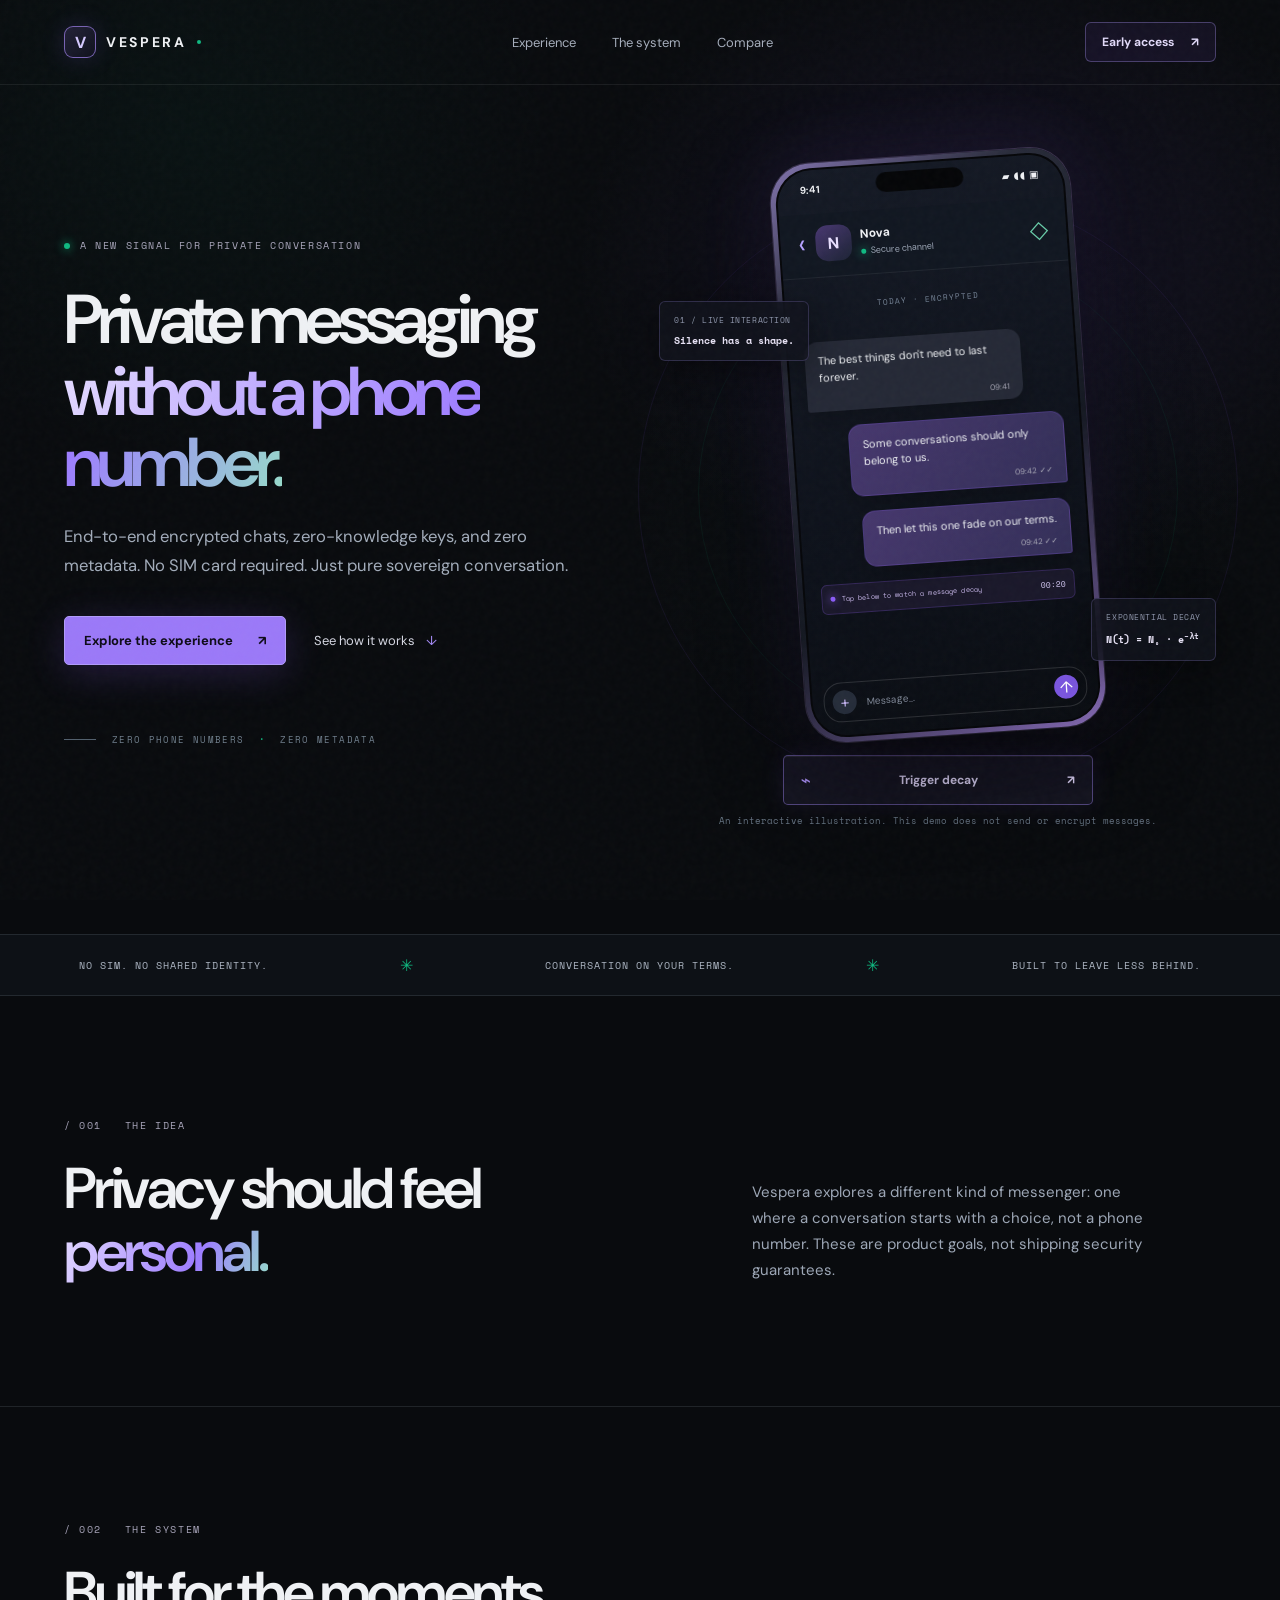
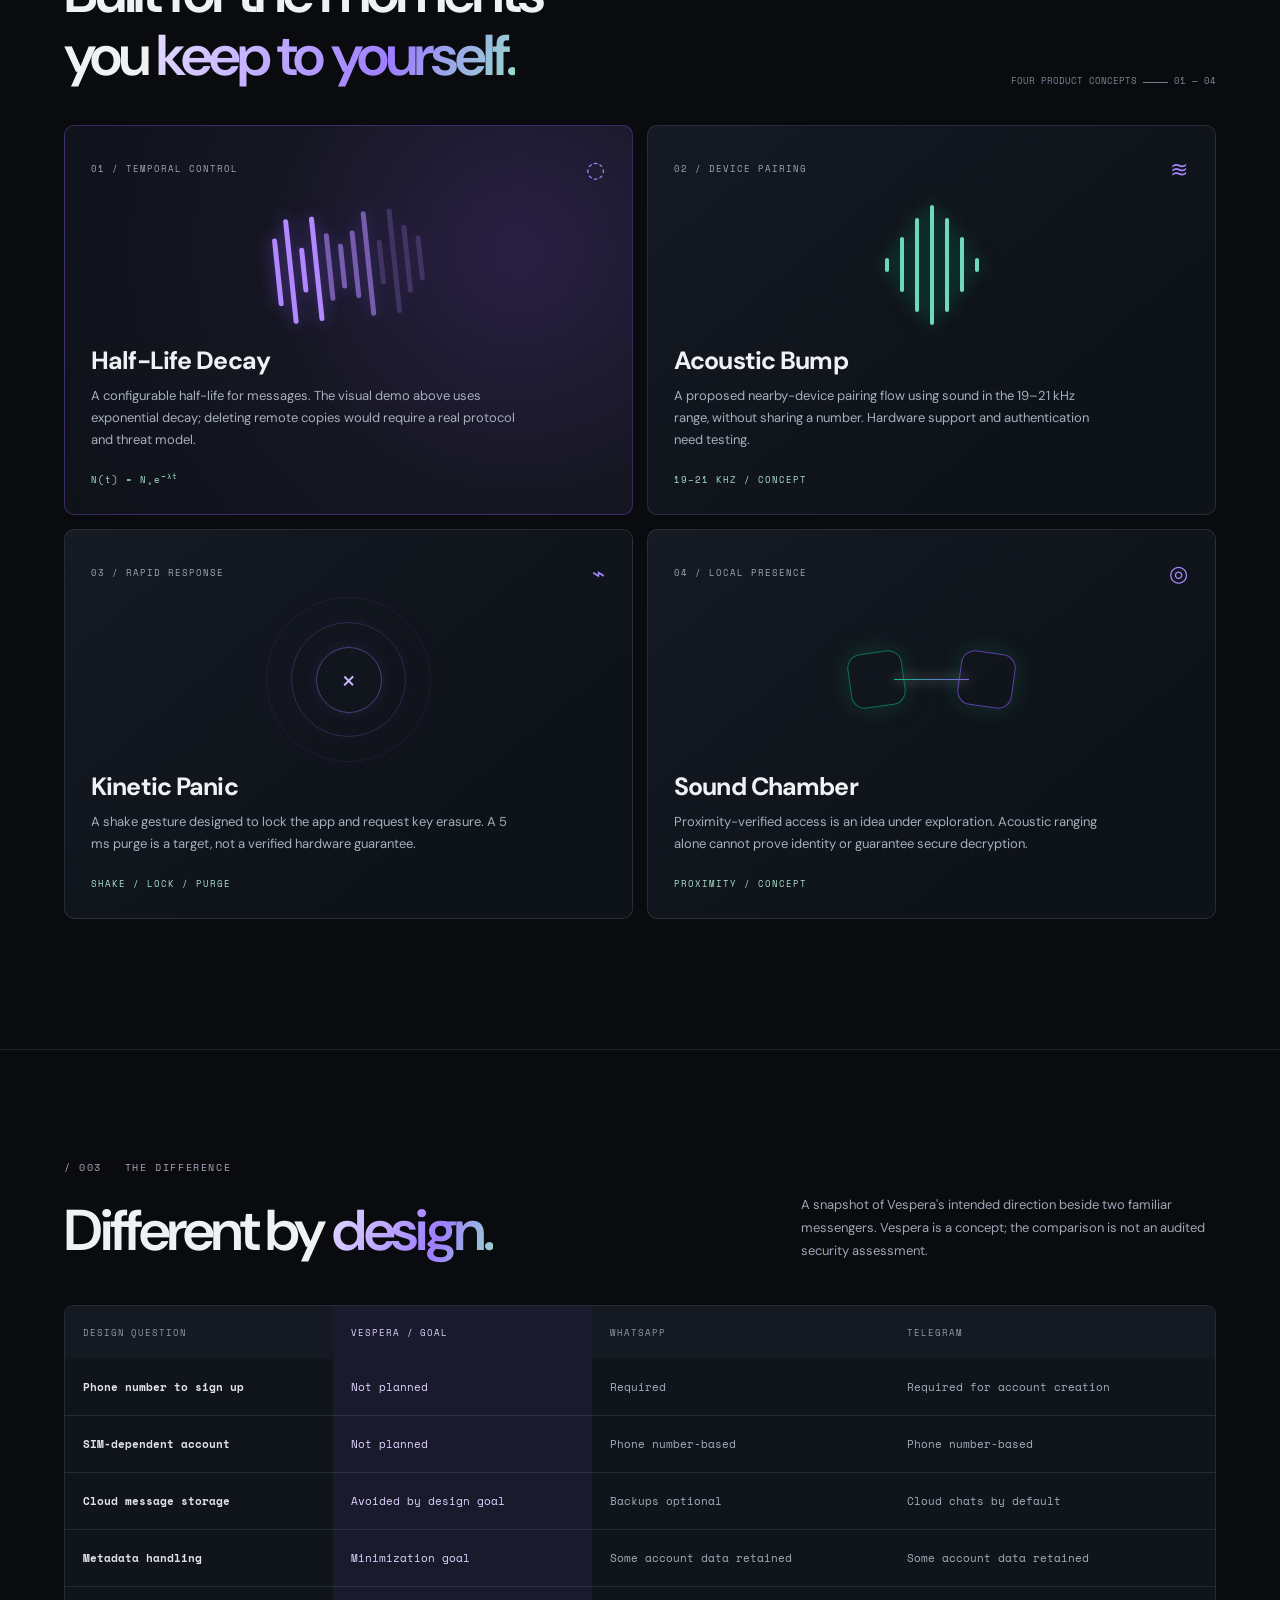
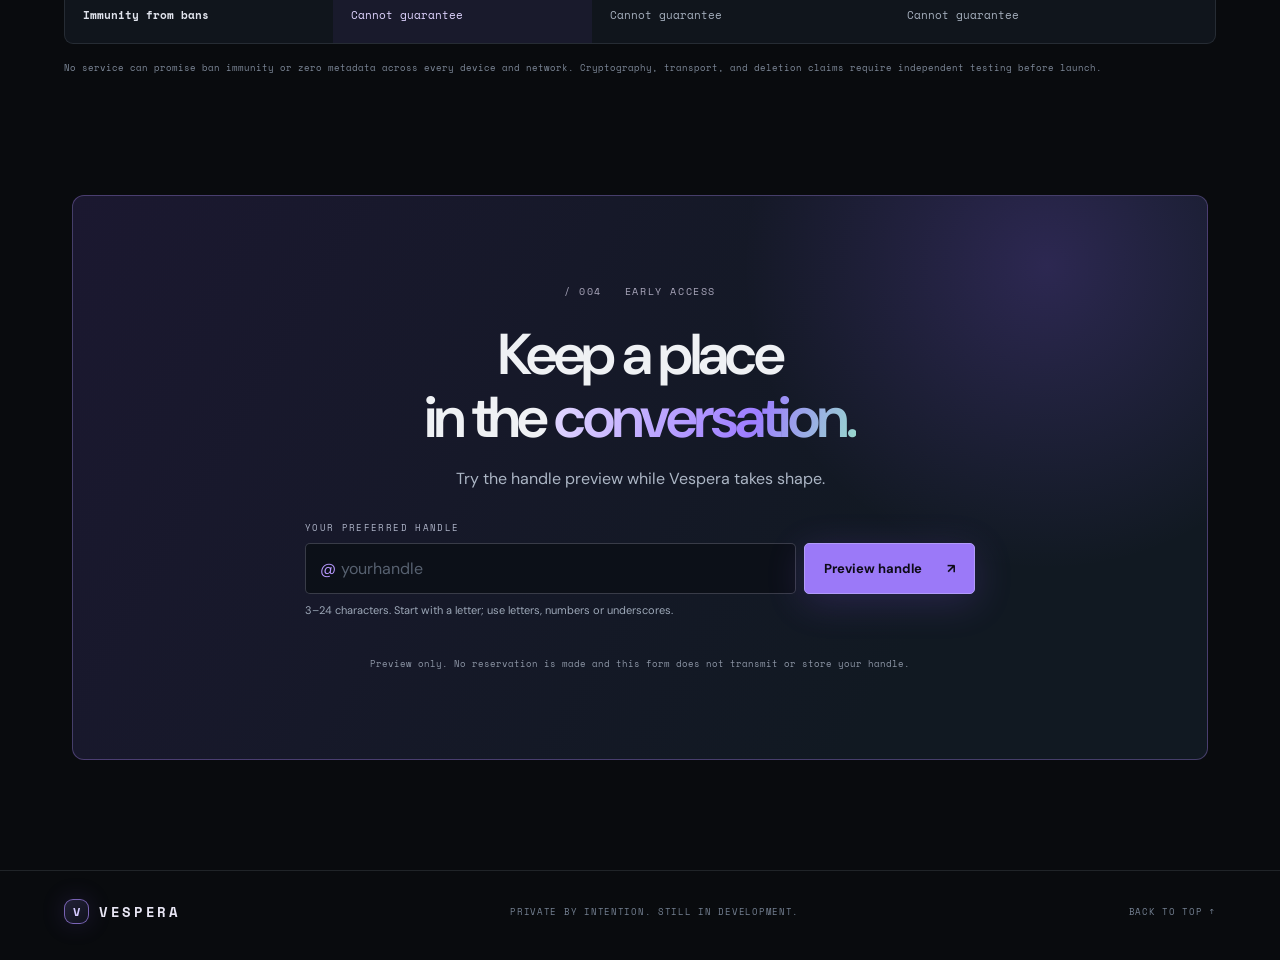
==== index.html @ 24d420ab "Build Vespera landing page and interactive decay demo" ====
<!doctype html>
<html lang="en">
<head>
  <meta charset="utf-8">
  <meta name="viewport" content="width=device-width,initial-scale=1,viewport-fit=cover">
  <meta name="theme-color" content="#090b0e">
  <meta name="description" content="Vespera is a concept for private messaging without a phone number. Explore an interactive half-life message decay demo.">
  <title>Vespera — A quieter way to speak</title>
  <link rel="preconnect" href="https://fonts.googleapis.com">
  <link rel="preconnect" href="https://fonts.gstatic.com" crossorigin>
  <link href="https://fonts.googleapis.com/css2?family=DM+Sans:wght@400;500;600;700&family=Space+Mono:wght@400;700&display=swap" rel="stylesheet">
  <link rel="stylesheet" href="styles.css">
  <script src="app.js" defer></script>
</head>
<body>
  <div class="page-noise" aria-hidden="true"></div>
  <header class="site-header">
    <a class="brand" href="#top" aria-label="Vespera home"><span class="brand-mark" aria-hidden="true">V</span><span>VESPERA</span><i class="brand-period" aria-hidden="true"></i></a>
    <nav class="nav-links" aria-label="Main navigation"><a href="#experience">Experience</a><a href="#system">The system</a><a href="#compare">Compare</a></nav>
    <a class="nav-cta" href="#access">Early access <span aria-hidden="true">↗</span></a>
  </header>
  <main id="top">
    <section class="hero section-wrap" aria-labelledby="hero-title">
      <div class="hero-copy reveal"><div class="eyebrow"><span class="status-dot"></span> A NEW SIGNAL FOR PRIVATE CONVERSATION</div>
        <h1 id="hero-title">Private messaging <em>without a phone number.</em></h1>
        <p class="hero-desc">End-to-end encrypted chats, zero-knowledge keys, and zero metadata. No SIM card required. Just pure sovereign conversation.</p>
        <div class="hero-actions"><a class="button button-primary" href="#experience">Explore the experience <span aria-hidden="true">↗</span></a><a class="text-link" href="#system">See how it works <span aria-hidden="true">↓</span></a></div>
        <div class="hero-foot"><span class="line"></span><span>ZERO PHONE NUMBERS <b>·</b> ZERO METADATA</span></div>
      </div>
      <div class="hero-visual reveal" id="experience"><div class="visual-orbit orbit-one"></div><div class="visual-orbit orbit-two"></div>
        <div class="visual-label label-left"><span>01 / LIVE INTERACTION</span><strong>Silence has a shape.</strong></div>
        <div class="phone" aria-label="Interactive Vespera chat demonstration">
          <div class="phone-edge"><div class="phone-screen"><div class="phone-notch" aria-hidden="true"></div>
            <div class="phone-status"><span>9:41</span><span class="status-icons" aria-hidden="true">▰  ◖◖  ▣</span></div>
            <div class="chat-header"><span class="back-arrow" aria-hidden="true">‹</span><span class="avatar">N</span><div class="contact"><strong>Nova</strong><small><span class="online-dot"></span> Secure channel</small></div><span class="header-lock" aria-hidden="true">◇</span></div>
            <div class="chat-body"><div class="day-label">TODAY · ENCRYPTED</div><div class="bubble incoming">The best things don't need to last forever.<small>09:41</small></div><div class="bubble outgoing">Some conversations should only belong to us.<small>09:42 <span aria-hidden="true">✓✓</span></small></div>
              <div class="decay-group"><div class="bubble outgoing decay-bubble" id="decay-bubble" aria-live="off"><span id="decay-text" class="decay-text">Then let this one fade on our terms.</span><small>09:42 <span aria-hidden="true">✓✓</span></small></div><span class="ash-layer" id="ash-layer" aria-hidden="true"></span></div>
              <div class="decay-readout" aria-live="polite"><span class="pulse"></span><span id="decay-status">Tap below to watch a message decay</span><span class="timer" id="decay-timer">00:20</span></div>
            </div><div class="phone-composer"><span class="add-icon" aria-hidden="true">+</span><span>Message...</span><span class="send-icon" aria-hidden="true">↑</span></div>
          </div></div></div>
        <div class="visual-label label-right"><span>EXPONENTIAL DECAY</span><strong>N(t) = N₀ · e<sup>−λt</sup></strong></div>
        <button class="demo-trigger" type="button" id="decay-trigger" aria-controls="decay-bubble"><span class="trigger-icon" aria-hidden="true">⌁</span><span id="trigger-label">Trigger decay</span><span aria-hidden="true">↗</span></button>
        <p class="demo-caption">An interactive illustration. This demo does not send or encrypt messages.</p>
      </div>
    </section>
    <section class="signal-strip" aria-label="Design principles"><div class="strip-inner"><span>NO SIM. NO SHARED IDENTITY.</span><span class="strip-star">✳</span><span>CONVERSATION ON YOUR TERMS.</span><span class="strip-star">✳</span><span>BUILT TO LEAVE LESS BEHIND.</span></div></section>
    <section class="intro section-wrap reveal" id="system"><div class="section-index">/ 001 &nbsp; THE IDEA</div><div class="intro-grid"><h2>Privacy should feel <em>personal.</em></h2><p>Vespera explores a different kind of messenger: one where a conversation starts with a choice, not a phone number. These are product goals, not shipping security guarantees.</p></div></section>
    <section class="features section-wrap" aria-label="Planned features"><div class="section-heading reveal"><div><div class="section-index">/ 002 &nbsp; THE SYSTEM</div><h2>Built for the moments<br>you <em>keep to yourself.</em></h2></div><span class="heading-note">FOUR PRODUCT CONCEPTS <span class="tiny-line"></span> 01 — 04</span></div>
      <div class="feature-grid"><article class="feature-card feature-featured reveal"><div class="card-top"><span>01 / TEMPORAL CONTROL</span><span class="card-symbol" aria-hidden="true">◌</span></div><div class="decay-graphic" aria-hidden="true"><span class="graphic-bar"></span><span class="graphic-bar"></span><span class="graphic-bar"></span><span class="graphic-bar"></span><span class="graphic-bar"></span><span class="graphic-bar"></span><span class="graphic-bar"></span><span class="graphic-bar"></span><span class="graphic-bar"></span><span class="graphic-bar"></span><span class="graphic-bar"></span><span class="graphic-bar"></span></div><div class="feature-bottom"><h3>Half-Life Decay</h3><p>A configurable half-life for messages. The visual demo above uses exponential decay; deleting remote copies would require a real protocol and threat model.</p><span class="feature-tag">N(t) = N₀e<sup>−λt</sup></span></div></article>
      <article class="feature-card reveal"><div class="card-top"><span>02 / DEVICE PAIRING</span><span class="card-symbol" aria-hidden="true">≋</span></div><div class="wave-art" aria-hidden="true"><span></span><span></span><span></span><span></span><span></span><span></span><span></span></div><div class="feature-bottom"><h3>Acoustic Bump</h3><p>A proposed nearby-device pairing flow using sound in the 19–21 kHz range, without sharing a number. Hardware support and authentication need testing.</p><span class="feature-tag">19–21 KHZ / CONCEPT</span></div></article>
      <article class="feature-card reveal"><div class="card-top"><span>03 / RAPID RESPONSE</span><span class="card-symbol" aria-hidden="true">⌁</span></div><div class="panic-art" aria-hidden="true"><span class="panic-ring"></span><span class="panic-ring"></span><span class="panic-ring"></span><span class="panic-core">×</span></div><div class="feature-bottom"><h3>Kinetic Panic</h3><p>A shake gesture designed to lock the app and request key erasure. A 5 ms purge is a target, not a verified hardware guarantee.</p><span class="feature-tag">SHAKE / LOCK / PURGE</span></div></article>
      <article class="feature-card reveal"><div class="card-top"><span>04 / LOCAL PRESENCE</span><span class="card-symbol" aria-hidden="true">◎</span></div><div class="proximity-art" aria-hidden="true"><span class="proximity-a"></span><span class="proximity-b"></span><span class="proximity-link"></span></div><div class="feature-bottom"><h3>Sound Chamber</h3><p>Proximity-verified access is an idea under exploration. Acoustic ranging alone cannot prove identity or guarantee secure decryption.</p><span class="feature-tag">PROXIMITY / CONCEPT</span></div></article></div>
    </section>
    <section class="comparison section-wrap reveal" id="compare"><div class="section-index">/ 003 &nbsp; THE DIFFERENCE</div><div class="comparison-head"><h2>Different by <em>design.</em></h2><p>A snapshot of Vespera's intended direction beside two familiar messengers. Vespera is a concept; the comparison is not an audited security assessment.</p></div><div class="table-scroll" role="region" aria-label="Messaging approach comparison" tabindex="0"><table><thead><tr><th scope="col">DESIGN QUESTION</th><th scope="col" class="highlight">VESPERA / GOAL</th><th scope="col">WHATSAPP</th><th scope="col">TELEGRAM</th></tr></thead><tbody><tr><th scope="row">Phone number to sign up</th><td class="highlight">Not planned</td><td>Required</td><td>Required for account creation</td></tr><tr><th scope="row">SIM-dependent account</th><td class="highlight">Not planned</td><td>Phone number-based</td><td>Phone number-based</td></tr><tr><th scope="row">Cloud message storage</th><td class="highlight">Avoided by design goal</td><td>Backups optional</td><td>Cloud chats by default</td></tr><tr><th scope="row">Metadata handling</th><td class="highlight">Minimization goal</td><td>Some account data retained</td><td>Some account data retained</td></tr><tr><th scope="row">Immunity from bans</th><td class="highlight">Cannot guarantee</td><td>Cannot guarantee</td><td>Cannot guarantee</td></tr></tbody></table></div><p class="comparison-note">No service can promise ban immunity or zero metadata across every device and network. Cryptography, transport, and deletion claims require independent testing before launch.</p></section>
    <section class="access-section section-wrap reveal" id="access"><div class="access-glow"></div><div class="access-content"><div class="section-index">/ 004 &nbsp; EARLY ACCESS</div><h2>Keep a place<br>in the <em>conversation.</em></h2><p>Try the handle preview while Vespera takes shape.</p><form id="access-form" novalidate><label for="handle">YOUR PREFERRED HANDLE</label><div class="input-row"><div class="input-wrap"><span aria-hidden="true">@</span><input id="handle" name="handle" type="text" inputmode="text" autocomplete="off" autocapitalize="none" spellcheck="false" maxlength="24" pattern="[a-zA-Z][a-zA-Z0-9_]{2,23}" placeholder="yourhandle" required aria-describedby="handle-note handle-error"></div><button class="button button-primary" type="submit">Preview handle <span aria-hidden="true">↗</span></button></div><small id="handle-note">3–24 characters. Start with a letter; use letters, numbers or underscores.</small><p id="handle-error" class="form-error" role="alert"></p></form><div class="form-disclosure">Preview only. No reservation is made and this form does not transmit or store your handle.</div></div></section>
  </main>
  <footer class="site-footer section-wrap"><a class="brand" href="#top"><span class="brand-mark" aria-hidden="true">V</span><span>VESPERA</span></a><span>PRIVATE BY INTENTION. STILL IN DEVELOPMENT.</span><a href="#top">BACK TO TOP ↑</a></footer>
  <dialog id="confirmation-dialog" aria-labelledby="dialog-title"><div class="dialog-inner"><button class="dialog-close" id="dialog-close" type="button" aria-label="Close">×</button><span class="section-index">HANDLE PREVIEW</span><h2 id="dialog-title">Looks good on you.</h2><p><strong id="preview-handle"></strong> is a preview only. It hasn't been reserved, and no details were submitted.</p><button class="button button-primary" id="dialog-done" type="button">Got it</button></div></dialog>
</body>
</html>
---- styles.css ----
:root{color-scheme:dark;--bg:#090b0e;--surface:#0d1117;--panel:#10151d;--text:#eff1f4;--muted:#9099a8;--violet:#8b5cf6;--green:#10b981;--line:rgba(186,199,218,.13)}*{box-sizing:border-box}html{scroll-behavior:smooth}body{margin:0;min-width:320px;overflow-x:hidden;background:var(--bg);color:var(--text);font-family:'DM Sans',system-ui,sans-serif;-webkit-font-smoothing:antialiased}body::before{content:"";position:absolute;z-index:-1;inset:0 0 auto;height:950px;background:radial-gradient(ellipse 43% 44% at 77% 28%,rgba(139,92,246,.095),transparent 75%),radial-gradient(ellipse 37% 45% at 15% 14%,rgba(16,185,129,.045),transparent 77%);pointer-events:none}.page-noise{pointer-events:none;position:fixed;inset:0;z-index:12;opacity:.025;background-image:url("data:image/svg+xml,%3Csvg viewBox='0 0 180 180' xmlns='http://www.w3.org/2000/svg'%3E%3Cfilter id='n'%3E%3CfeTurbulence type='fractalNoise' baseFrequency='.8' numOctaves='3' stitchTiles='stitch'/%3E%3C/filter%3E%3Crect width='100%25' height='100%25' filter='url(%23n)'/%3E%3C/svg%3E")}a{color:inherit;text-decoration:none}button,input{font:inherit}button{cursor:pointer}em{font-style:normal;color:#a88bff}.section-wrap{max-width:1280px;margin:auto;padding-left:clamp(20px,5vw,72px);padding-right:clamp(20px,5vw,72px)}.site-header{position:relative;z-index:10;display:flex;align-items:center;justify-content:space-between;gap:24px;max-width:1350px;margin:auto;padding:22px clamp(20px,5vw,72px);border-bottom:1px solid rgba(255,255,255,.07)}.brand{display:inline-flex;align-items:center;gap:10px;white-space:nowrap;font-size:14px;font-weight:700;letter-spacing:.19em}.brand-mark{display:grid;place-items:center;width:32px;height:32px;color:#d5caff;background:linear-gradient(140deg,#222137,#10121d);border:1px solid rgba(172,139,255,.65);border-radius:9px;box-shadow:0 0 25px rgba(139,92,246,.17);font-size:16px;letter-spacing:0}.brand-period{width:4px;height:4px;border-radius:50%;background:var(--green)}.nav-links{display:flex;gap:36px;color:#a6aebc;font-size:13px}.nav-links a:hover,.site-footer a:hover{color:#cabaff}.nav-cta{border:1px solid rgba(170,148,242,.34);background:rgba(139,92,246,.08);padding:11px 16px;border-radius:6px;color:#e1d9f8;font-size:12px;font-weight:700}.nav-cta span{margin-left:14px}.hero{display:grid;grid-template-columns:minmax(0,1fr) minmax(330px,1fr);align-items:center;gap:clamp(20px,3vw,55px);min-height:780px;padding-top:54px;padding-bottom:90px}.hero-copy{position:relative;z-index:2}.eyebrow,.section-index,.hero-foot,.visual-label,.heading-note,.feature-tag,.card-top,.day-label,.decay-readout,.signal-strip,.comparison table,.comparison-note,.access-section form label,.form-disclosure,.site-footer,.demo-caption{font-family:'Space Mono',monospace}.eyebrow,.section-index{font-size:10px;letter-spacing:.16em;color:#a9a6bb}.eyebrow{display:flex;align-items:center;gap:10px;line-height:1.7}.status-dot,.online-dot{display:inline-block;width:6px;height:6px;border-radius:50%;background:var(--green);box-shadow:0 0 10px var(--green)}h1,h2,h3,p{margin-top:0}h1{font-size:clamp(48px,5.4vw,86px);line-height:1.03;letter-spacing:-.072em;max-width:680px;margin:30px 0 24px;font-weight:600}h1 em,h2 em{background:linear-gradient(110deg,#e4dbff 0%,#9d7dff 65%,#97dcca 100%);background-clip:text;-webkit-background-clip:text;color:transparent}.hero-desc{max-width:535px;color:#a3adbb;line-height:1.76;font-size:clamp(14px,1.3vw,17px)}.hero-actions{display:flex;align-items:center;gap:28px;flex-wrap:wrap;margin:35px 0 68px}.button{border-radius:5px;display:inline-flex;align-items:center;justify-content:space-between;gap:25px;padding:15px 19px;font-size:13px;font-weight:700;transition:transform .25s,box-shadow .25s}.button:hover{transform:translateY(-3px)}.button:focus-visible,.demo-trigger:focus-visible,a:focus-visible,input:focus-visible,button:focus-visible{outline:2px solid #bdaaff;outline-offset:3px}.button-primary{border:1px solid #b19bfa;background:#9b79f8;color:#0d0b17;box-shadow:0 8px 38px rgba(139,92,246,.2)}.button-primary:hover{box-shadow:0 11px 45px rgba(139,92,246,.35)}.text-link{font-size:13px;color:#d5d7e2}.text-link span{color:#a58af6;margin-left:8px}.hero-foot{display:flex;align-items:center;gap:16px;color:#71808e;font-size:9px;letter-spacing:.15em}.hero-foot .line{display:inline-block;width:32px;height:1px;background:#52606d}.hero-foot b{color:var(--green);padding:0 7px}.hero-visual{position:relative;min-height:705px;display:flex;flex-direction:column;align-items:center;justify-content:center;isolation:isolate}.hero-visual::before{content:"";position:absolute;width:630px;max-width:120%;aspect-ratio:1;z-index:-1;border-radius:50%;background:radial-gradient(circle,rgba(103,68,182,.16),rgba(29,60,60,.045) 42%,transparent 70%)}.visual-orbit{position:absolute;width:min(600px,115%);aspect-ratio:1;border:1px solid rgba(139,92,246,.08);border-radius:50%;z-index:-1}.orbit-two{width:min(480px,92%);border-color:rgba(16,185,129,.07)}.phone{position:relative;width:min(300px,72vw);height:580px;padding:5px;border-radius:40px;background:linear-gradient(145deg,#8274ae 0%,#282b39 22%,#141821 60%,#8268b1 100%);box-shadow:0 30px 90px #000a,0 0 0 1px #a38dc84d,0 0 75px #8b5cf623;transform:rotate(-4deg);transition:transform .5s cubic-bezier(.18,.86,.23,1.2)}.phone:hover{transform:rotate(-1deg) translateY(-8px)}.phone-edge{height:100%;padding:2px;border-radius:36px;background:#06070a}.phone-screen{height:100%;position:relative;display:flex;flex-direction:column;overflow:hidden;border-radius:34px;background:linear-gradient(164deg,#151a25,#0d111a 62%,#0a0d12)}.phone-notch{position:absolute;top:7px;left:50%;transform:translateX(-50%);width:88px;height:20px;border-radius:15px;background:#050608;z-index:2}.phone-status{padding:13px 23px 18px;display:flex;justify-content:space-between;font-size:10px;font-weight:700}.status-icons{letter-spacing:1px}.chat-header{display:flex;align-items:center;gap:9px;padding:12px 18px 15px;border-bottom:1px solid #fff1;background:#121721e0}.back-arrow{font-size:28px;color:#b6a2ff;line-height:1}.avatar{width:36px;height:36px;display:grid;place-items:center;border-radius:12px;color:#e9e0ff;background:linear-gradient(145deg,#483771,#1c2334);font-weight:700}.contact{display:flex;flex-direction:column;gap:3px;font-size:12px}.contact small{font-size:9px;color:#9da7b7}.online-dot{width:5px;height:5px;margin-right:3px}.header-lock{margin-left:auto;font-size:24px;color:#69cca9}.chat-body{flex:1;display:flex;flex-direction:column;padding:17px 16px;gap:15px;min-height:0}.day-label{text-align:center;font-size:8px;letter-spacing:.13em;color:#758395;margin:5px 0 15px}.bubble{position:relative;max-width:85%;font-size:11px;line-height:1.5;padding:11px 13px 7px;border-radius:13px;box-shadow:0 9px 22px #0003;animation:bubble-in .75s cubic-bezier(.18,.89,.25,1.25) both}.bubble small{display:block;text-align:right;color:#a9a8b6;font-size:8px;margin-top:7px}.bubble.incoming{align-self:flex-start;background:#252936;border-bottom-left-radius:3px;animation-delay:.14s}.bubble.outgoing{align-self:flex-end;background:linear-gradient(130deg,#46376d,#332f58);border:1px solid #8b5cf636;border-bottom-right-radius:3px;animation-delay:.3s}.decay-group{position:relative;align-self:flex-end;max-width:89%;width:100%;display:flex;justify-content:flex-end}.decay-bubble{max-width:100%;animation-delay:.52s;transition:filter .2s,opacity .2s,transform .2s;will-change:filter,opacity}.decay-bubble.decaying{filter:blur(var(--decay-blur,0px));opacity:var(--decay-opacity,1);transform:translateY(calc(var(--decay-y,0) * -1px)) scale(var(--decay-scale,1))}.decay-bubble.vanished{opacity:0;pointer-events:none}.decay-text{white-space:pre-wrap}.decay-text span{display:inline-block;transition:opacity .35s,filter .35s,transform .35s}.decay-text span.gone{opacity:0;filter:blur(9px);transform:translate(var(--dx,0px),var(--dy,-12px)) rotate(var(--rot,0deg))}.ash-layer{position:absolute;inset:0;pointer-events:none;overflow:visible}.ash{position:absolute;width:2px;height:2px;background:#c5aaff;box-shadow:0 0 7px #b097ff;animation:ash-out 1.2s ease-out forwards}.decay-readout{display:flex;align-items:center;gap:6px;border:1px solid #8b5cf63a;background:#201d32b8;border-radius:6px;padding:9px 8px;color:#c5b5e8;font-size:7px;line-height:1.35;letter-spacing:.02em}.decay-readout .pulse{width:5px;height:5px;flex:none;border-radius:50%;background:var(--violet);box-shadow:0 0 8px var(--violet)}.timer{margin-left:auto;color:#ded2ff;font-size:8px;white-space:nowrap}.phone-composer{margin:auto 11px 13px;display:flex;align-items:center;gap:10px;border:1px solid #fff2;border-radius:18px;padding:7px 8px;color:#7d8594;font-size:10px}.add-icon,.send-icon{display:grid;place-items:center;width:24px;height:24px;border-radius:50%;background:#252c39;color:#c0b0ec;font-size:16px}.send-icon{margin-left:auto;background:#7a55df;color:#fff}.visual-label{position:absolute;z-index:3;display:flex;flex-direction:column;gap:7px;padding:12px 14px;border:1px solid rgba(174,155,255,.2);border-radius:6px;background:#11141cc9;backdrop-filter:blur(16px);box-shadow:0 8px 35px #0006}.visual-label span{font-size:8px;color:#9098ad;letter-spacing:.07em}.visual-label strong{font-size:10px;letter-spacing:0;color:#e7e2f5}.label-left{left:0;top:23%}.label-right{right:0;bottom:26%}.demo-trigger{display:flex;gap:20px;align-items:center;justify-content:space-between;width:min(310px,75vw);margin-top:20px;padding:13px 17px;border-radius:5px;background:#151521;color:#e3dafe;border:1px solid #9e83ef75;box-shadow:inset 0 1px #ffffff12,0 0 24px #8b5cf61b;font-size:12px;font-weight:700;transition:transform .25s,background .25s}.demo-trigger:hover{background:#231d38;transform:translateY(-2px)}.trigger-icon{font-size:17px;color:#ac91fa}.demo-trigger:disabled{cursor:default;opacity:.75}.demo-caption{margin:9px 0 0;font-size:9px;text-align:center;line-height:1.6;color:#677584}.signal-strip{overflow:hidden;border-top:1px solid var(--line);border-bottom:1px solid var(--line);background:#0d1116;color:#aeb7c4}.strip-inner{display:flex;justify-content:space-around;align-items:center;gap:18px;max-width:1300px;margin:auto;padding:18px 22px;white-space:nowrap;font-size:10px;letter-spacing:.1em}.strip-star{color:var(--green);font-size:16px}.intro{padding-top:122px;padding-bottom:122px;border-bottom:1px solid var(--line)}.intro-grid{display:grid;grid-template-columns:1.15fr .85fr;gap:60px;align-items:end}.intro h2,.section-heading h2,.comparison h2,.access-section h2{font-size:clamp(35px,4.5vw,64px);line-height:1.1;letter-spacing:-.055em;font-weight:600;margin:24px 0 0}.intro p,.comparison-head p{max-width:415px;color:#9da7b6;line-height:1.75;font-size:15px;margin:0}.features{padding-top:115px;padding-bottom:130px}.section-heading{display:flex;justify-content:space-between;align-items:end;gap:20px;margin-bottom:38px}.heading-note{color:#7b8798;font-size:9px;white-space:nowrap}.tiny-line{display:inline-block;width:25px;height:1px;background:#71808e;vertical-align:middle}.feature-grid{display:grid;grid-template-columns:repeat(2,minmax(0,1fr));gap:14px}.feature-card{min-height:390px;display:flex;flex-direction:column;justify-content:space-between;position:relative;overflow:hidden;background:linear-gradient(140deg,#151a23,#0e1219 72%);border:1px solid rgba(193,204,226,.13);border-radius:10px;padding:26px;transition:transform .35s,border-color .35s,box-shadow .35s}.feature-card:hover{transform:translateY(-5px);border-color:#ac92ec75;box-shadow:0 15px 45px #0006}.feature-featured{background:radial-gradient(circle at 80% 32%,#292044,#151621 50%,#0e1219);border-color:#8b5cf652}.card-top{display:flex;align-items:center;justify-content:space-between;color:#9ca7b6;font-size:9px;letter-spacing:.11em}.card-symbol{font-size:22px;color:#a486fa}.feature-bottom{position:relative;z-index:1}.feature-bottom h3{font-size:25px;letter-spacing:-.035em;margin-bottom:8px}.feature-bottom p{max-width:430px;color:#a6afbd;font-size:13px;line-height:1.7;margin-bottom:16px}.feature-tag{font-size:9px;color:#a9e1cc;letter-spacing:.11em}.decay-graphic{display:flex;gap:8px;align-items:center;justify-content:center;height:130px;transform:rotate(-6deg)}.graphic-bar{width:5px;height:68px;border-radius:9px;background:#b28aff;box-shadow:0 0 16px #8b5cf690}.graphic-bar:nth-child(2n){height:105px}.graphic-bar:nth-child(3n){height:45px}.graphic-bar:nth-child(n+5){opacity:.6}.graphic-bar:nth-child(n+9){opacity:.22}.wave-art{display:flex;justify-content:center;align-items:center;height:130px;gap:11px}.wave-art span{height:14px;width:4px;border-radius:3px;background:#70dabb;box-shadow:0 0 17px #10b98199}.wave-art span:nth-child(2),.wave-art span:nth-child(6){height:55px}.wave-art span:nth-child(3),.wave-art span:nth-child(5){height:94px}.wave-art span:nth-child(4){height:120px}.panic-art,.proximity-art{position:relative;height:135px;display:grid;place-items:center}.panic-ring{position:absolute;border:1px solid rgba(152,116,244,.45);border-radius:50%;width:66px;height:66px;box-shadow:0 0 18px #8b5cf61e}.panic-ring:nth-child(2){width:115px;height:115px;opacity:.5}.panic-ring:nth-child(3){width:165px;height:165px;opacity:.2}.panic-core{z-index:1;color:#ccb8ff;font-size:28px}.proximity-a,.proximity-b{width:55px;height:55px;position:absolute;border:1px solid #10b9818c;border-radius:14px;box-shadow:0 0 25px #10b98131}.proximity-a{transform:translateX(-55px) rotate(-8deg)}.proximity-b{transform:translateX(55px) rotate(8deg);border-color:#8b5cf6a0}.proximity-link{width:75px;height:1px;background:linear-gradient(90deg,#10b981,#8b5cf6);box-shadow:0 0 12px #eee}.comparison{padding-top:110px;padding-bottom:120px;border-top:1px solid var(--line)}.comparison-head{display:flex;align-items:end;justify-content:space-between;gap:40px;margin-bottom:42px}.comparison-head p{font-size:13px}.table-scroll{overflow-x:auto;border:1px solid var(--line);border-radius:9px;background:#10151c}.comparison table{width:100%;border-collapse:collapse;text-align:left;font-size:11px;min-width:680px}.comparison th,.comparison td{padding:20px 18px;border-bottom:1px solid var(--line);font-weight:400;color:#a5afbd}.comparison th[scope=row]{font-weight:700;color:#e0e3ec}.comparison thead th{font-size:9px;letter-spacing:.1em;color:#8d98a9;background:#151a22}.comparison tr:last-child th,.comparison tr:last-child td{border-bottom:0}.comparison .highlight{color:#dfd4ff;background:rgba(139,92,246,.07)}.comparison-note{color:#7e8999;font-size:9px;line-height:1.7;margin:16px 0 0}.access-section{position:relative;overflow:hidden;max-width:1136px;padding-top:88px;padding-bottom:88px;margin-bottom:110px;border:1px solid #a583ee59;border-radius:12px;background:linear-gradient(120deg,#1b1830,#111922 75%)}.access-glow{position:absolute;right:-170px;top:-260px;width:660px;height:660px;border-radius:50%;background:radial-gradient(circle,#8b5cf638,transparent 65%);pointer-events:none}.access-content{position:relative;max-width:670px;margin:auto;text-align:center}.access-content>p{margin:18px 0 32px;color:#acb6c5}.access-section form{text-align:left}.access-section form label{display:block;margin:0 0 9px;color:#aeb4c8;font-size:9px;letter-spacing:.15em}.input-row{display:flex;gap:8px}.input-wrap{flex:1;min-width:0;display:flex;align-items:center;gap:5px;border:1px solid #a6a9be4a;border-radius:5px;background:#0c1018;color:#b899ff;padding:0 14px}.input-wrap:focus-within{border-color:#a68af3}.input-wrap input{min-width:0;width:100%;border:0;outline:0;background:transparent;color:#f3f2ff;padding:14px 0}.input-wrap input::placeholder{color:#576170}.input-row .button{white-space:nowrap}.access-section form small{display:block;margin-top:9px;color:#9da8b8;font-size:11px}.form-error{margin:8px 0 0;min-height:1em;color:#ffb4c3;font-size:12px}.form-disclosure{margin-top:19px;color:#8e97a7;font-size:9px;line-height:1.7}.site-footer{display:flex;align-items:center;justify-content:space-between;gap:20px;border-top:1px solid var(--line);padding-top:28px;padding-bottom:36px;color:#748092;font-size:9px;letter-spacing:.08em}.site-footer .brand{color:#e8e6f4}.site-footer .brand-mark{width:25px;height:25px;font-size:12px}dialog{max-width:min(450px,calc(100vw - 36px));border:1px solid #a387f273;border-radius:10px;color:#eee;background:linear-gradient(140deg,#1b1b2c,#0e141d);box-shadow:0 25px 90px #000b;padding:0}dialog::backdrop{background:#030408ce;backdrop-filter:blur(7px)}.dialog-inner{padding:34px;position:relative}.dialog-inner h2{font-size:32px;letter-spacing:-.04em;margin:20px 0 10px}.dialog-inner p{color:#abb5c2;line-height:1.65;font-size:14px}.dialog-inner strong{color:#cdbbff}.dialog-close{position:absolute;right:15px;top:9px;background:none;border:0;color:#c0c3d2;font-size:25px}.reveal{opacity:0;transform:translateY(24px);transition:opacity .7s ease,transform .8s cubic-bezier(.16,.8,.24,1)}.reveal.is-visible{opacity:1;transform:translateY(0)}@keyframes bubble-in{0%{opacity:0;transform:translateY(35px) scale(.85)}70%{opacity:1;transform:translateY(-4px) scale(1.025)}100%{opacity:1;transform:none}}@keyframes ash-out{to{opacity:0;transform:translate(var(--ax,10px),var(--ay,-45px)) scale(.2)}}@media(max-width:1050px){.label-left{left:-5%;top:19%}.label-right{right:-6%;bottom:22%}.hero{grid-template-columns:minmax(0,1fr) minmax(300px,.95fr)}}@media(max-width:760px){.nav-links{display:none}.site-header{padding-top:max(17px,env(safe-area-inset-top));padding-bottom:16px}.nav-cta{font-size:11px;padding:10px}.hero{grid-template-columns:1fr;min-height:0;padding-top:68px;padding-bottom:78px;gap:26px}.hero-copy{text-align:center}.hero h1{max-width:600px;margin:23px auto 16px;font-size:clamp(46px,10vw,72px)}.hero-desc{margin:auto}.eyebrow,.hero-actions,.hero-foot{justify-content:center}.hero-actions{margin:28px 0 34px}.hero-visual{min-height:690px}.phone{transform:rotate(-3deg)}.visual-label{display:none}.intro,.features,.comparison{padding-top:80px;padding-bottom:90px}.intro-grid{grid-template-columns:1fr;gap:18px}.section-heading,.comparison-head{align-items:start;flex-direction:column}.heading-note{display:none}.feature-grid{grid-template-columns:1fr}.feature-card{min-height:340px}.access-section{margin-bottom:70px;border-radius:0;border-left:0;border-right:0}.site-footer{flex-wrap:wrap}.strip-inner{width:max-content;justify-content:start;animation:marquee 35s linear infinite}@keyframes marquee{to{transform:translateX(-40%)}}}@media(max-width:470px){.brand{font-size:12px}.brand-mark{width:29px;height:29px}.hero{padding-top:54px}.hero h1{font-size:clamp(42px,12vw,54px);letter-spacing:-.062em}.hero-desc{font-size:14px}.hero-actions{gap:20px}.hero-actions .button{width:100%}.hero-visual{min-height:675px}.phone{width:min(290px,78vw);height:560px}.demo-trigger{width:min(290px,80vw)}.access-section{padding-top:72px;padding-bottom:72px}.input-row{flex-direction:column}.input-wrap{min-height:50px}.input-row .button{width:100%}.site-footer span:not(.brand-mark){order:3;width:100%}}@media(prefers-reduced-motion:reduce){html{scroll-behavior:auto}.reveal{opacity:1;transform:none;transition:none}.bubble,.strip-inner{animation:none!important}.phone,.feature-card,.button,.demo-trigger{transition:none!important}.decay-text span{transition:none!important}}
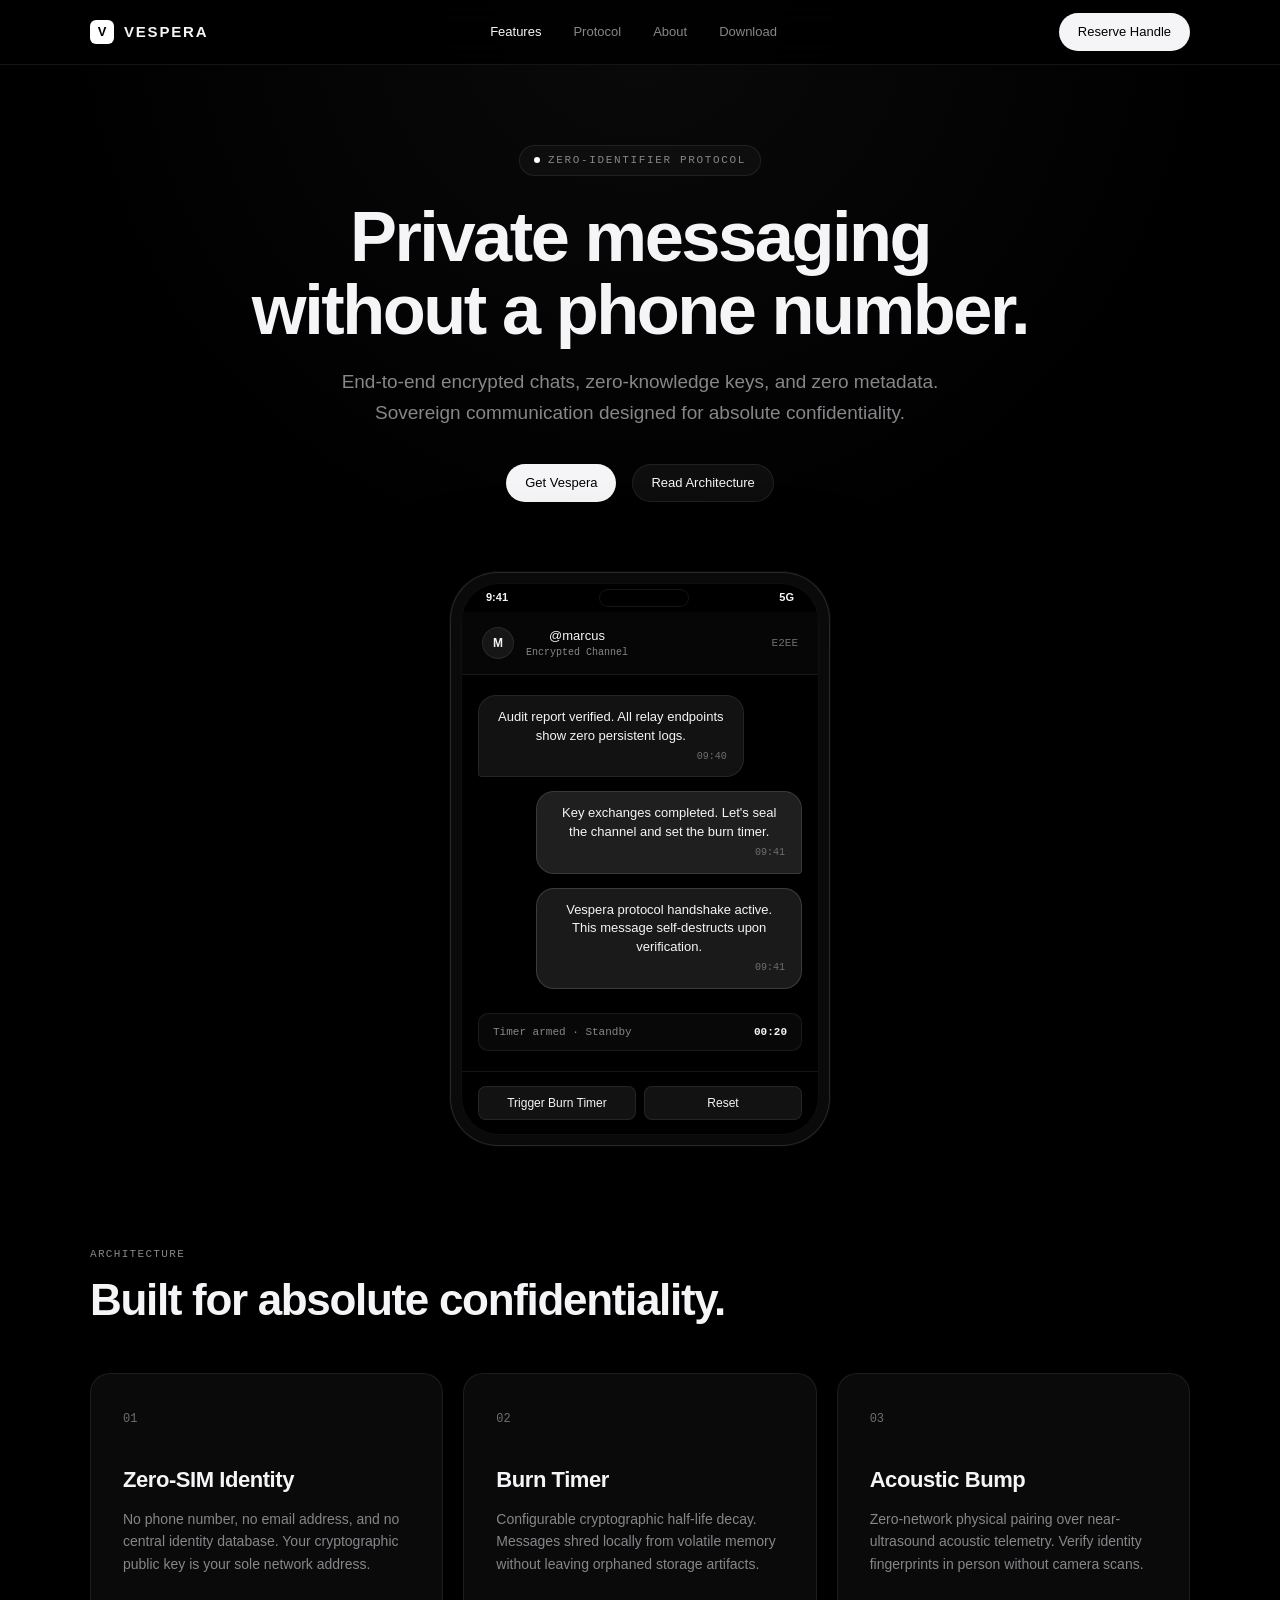
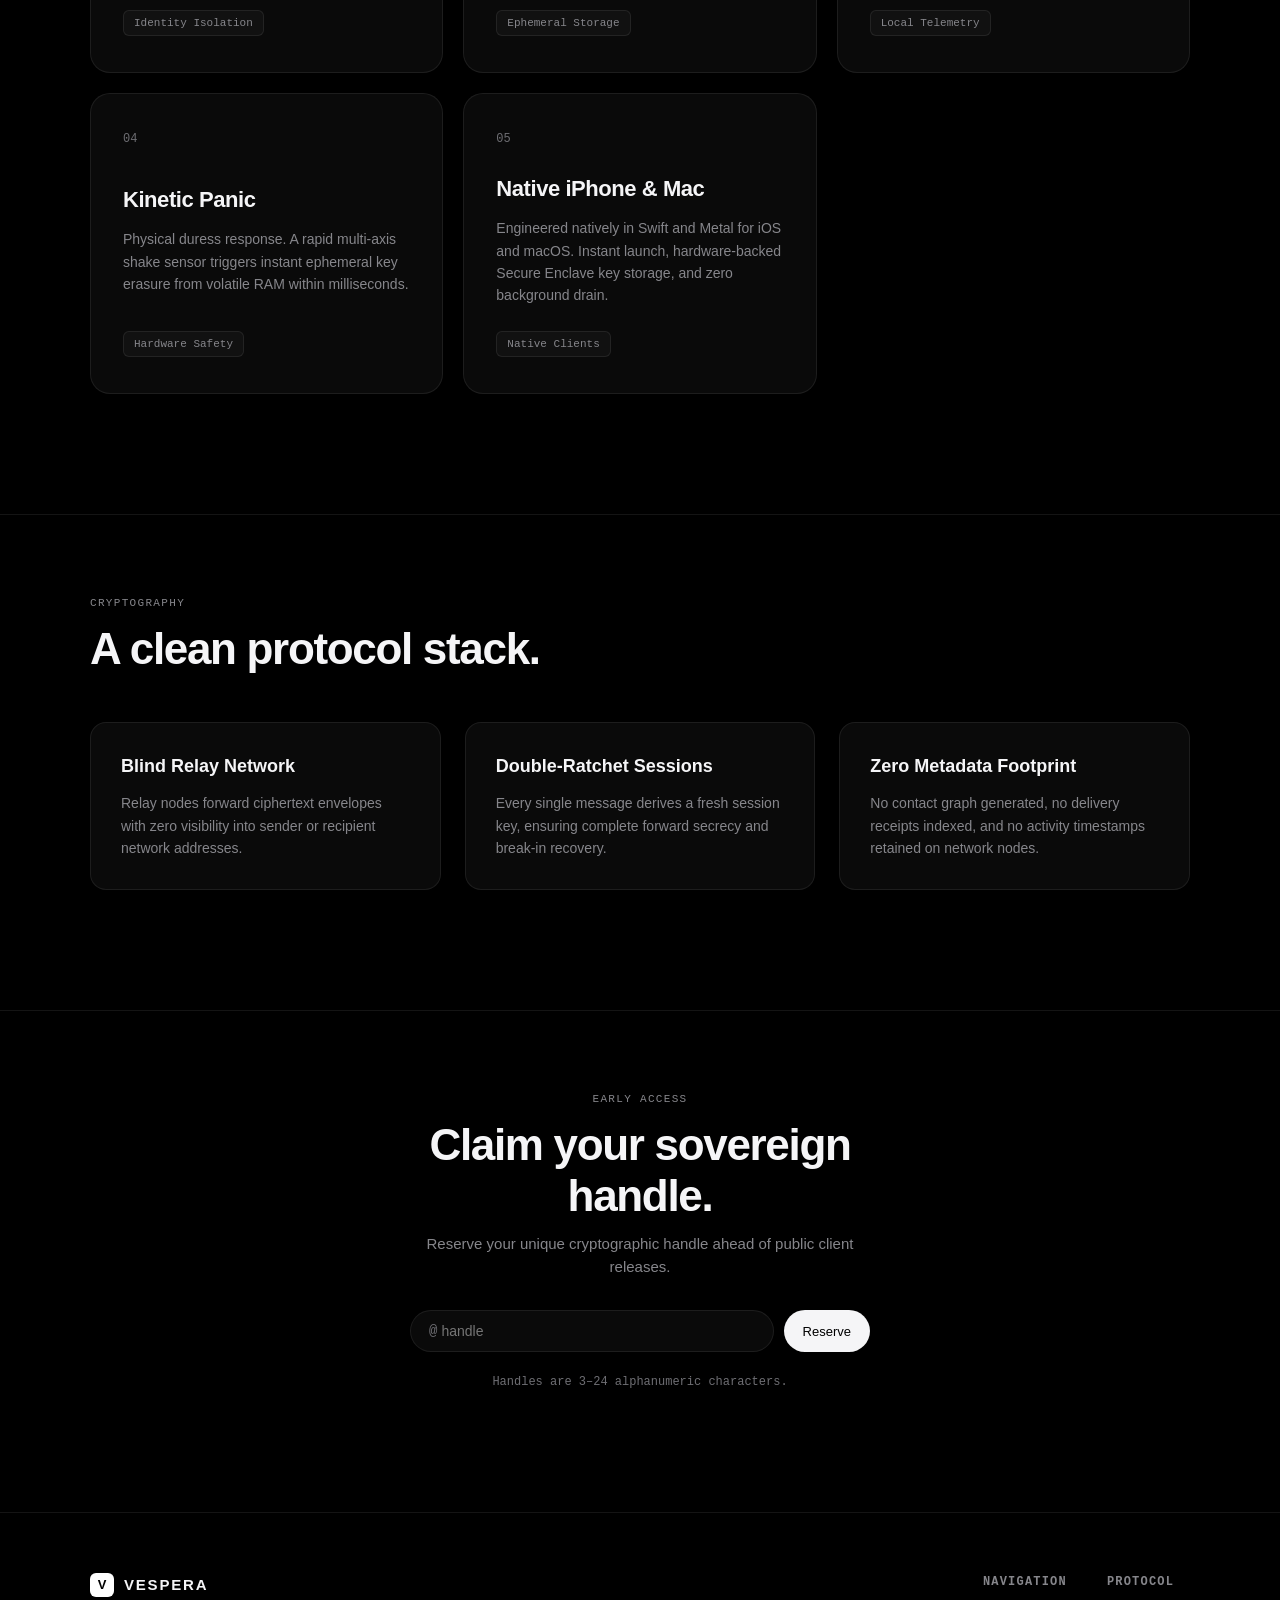
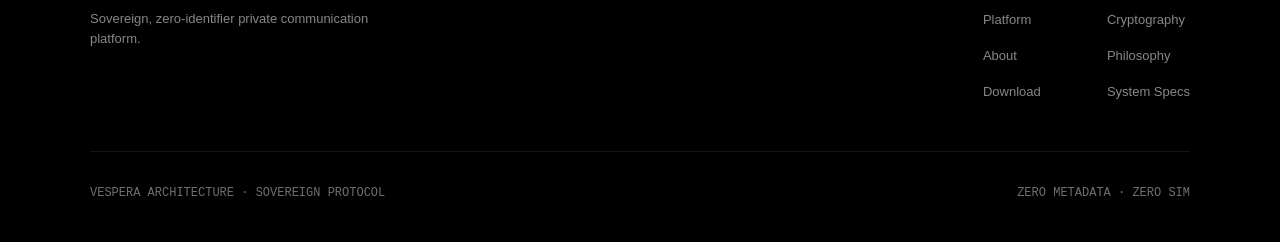
==== commit 4bc94fb3: "Rebuild Vespera platform with Apple-grade dark architecture" ====
--- a/index.html
+++ b/index.html
@@ -2,59 +2,238 @@
 <html lang="en">
 <head>
   <meta charset="utf-8">
-  <meta name="viewport" content="width=device-width,initial-scale=1,viewport-fit=cover">
-  <meta name="theme-color" content="#090b0e">
-  <meta name="description" content="Vespera is a concept for private messaging without a phone number. Explore an interactive half-life message decay demo.">
-  <title>Vespera — A quieter way to speak</title>
-  <link rel="preconnect" href="https://fonts.googleapis.com">
-  <link rel="preconnect" href="https://fonts.gstatic.com" crossorigin>
-  <link href="https://fonts.googleapis.com/css2?family=DM+Sans:wght@400;500;600;700&family=Space+Mono:wght@400;700&display=swap" rel="stylesheet">
+  <meta name="viewport" content="width=device-width, initial-scale=1, viewport-fit=cover">
+  <meta name="theme-color" content="#000000">
+  <meta name="description" content="Vespera — Private, zero-identifier communication platform. Sovereign encryption without telephone numbers or centralized directories.">
+  <title>Vespera — Private Sovereign Communication</title>
   <link rel="stylesheet" href="styles.css">
   <script src="app.js" defer></script>
 </head>
 <body>
-  <div class="page-noise" aria-hidden="true"></div>
+  <div class="page-ambient" aria-hidden="true"></div>
+
   <header class="site-header">
-    <a class="brand" href="#top" aria-label="Vespera home"><span class="brand-mark" aria-hidden="true">V</span><span>VESPERA</span><i class="brand-period" aria-hidden="true"></i></a>
-    <nav class="nav-links" aria-label="Main navigation"><a href="#experience">Experience</a><a href="#system">The system</a><a href="#compare">Compare</a></nav>
-    <a class="nav-cta" href="#access">Early access <span aria-hidden="true">↗</span></a>
+    <div class="container header-inner">
+      <a class="brand" href="index.html" aria-label="Vespera Home">
+        <span class="brand-symbol">V</span>
+        <span>VESPERA</span>
+      </a>
+      <nav class="nav-links" aria-label="Main Navigation">
+        <a href="#features" class="active">Features</a>
+        <a href="#protocol">Protocol</a>
+        <a href="about.html">About</a>
+        <a href="download.html">Download</a>
+      </nav>
+      <div class="header-actions">
+        <a href="#claim" class="pill-btn pill-btn-primary">Reserve Handle</a>
+      </div>
+      <button class="menu-toggle" id="menu-toggle" aria-label="Toggle navigation" aria-expanded="false">☰</button>
+    </div>
   </header>
-  <main id="top">
-    <section class="hero section-wrap" aria-labelledby="hero-title">
-      <div class="hero-copy reveal"><div class="eyebrow"><span class="status-dot"></span> A NEW SIGNAL FOR PRIVATE CONVERSATION</div>
-        <h1 id="hero-title">Private messaging <em>without a phone number.</em></h1>
-        <p class="hero-desc">End-to-end encrypted chats, zero-knowledge keys, and zero metadata. No SIM card required. Just pure sovereign conversation.</p>
-        <div class="hero-actions"><a class="button button-primary" href="#experience">Explore the experience <span aria-hidden="true">↗</span></a><a class="text-link" href="#system">See how it works <span aria-hidden="true">↓</span></a></div>
-        <div class="hero-foot"><span class="line"></span><span>ZERO PHONE NUMBERS <b>·</b> ZERO METADATA</span></div>
-      </div>
-      <div class="hero-visual reveal" id="experience"><div class="visual-orbit orbit-one"></div><div class="visual-orbit orbit-two"></div>
-        <div class="visual-label label-left"><span>01 / LIVE INTERACTION</span><strong>Silence has a shape.</strong></div>
-        <div class="phone" aria-label="Interactive Vespera chat demonstration">
-          <div class="phone-edge"><div class="phone-screen"><div class="phone-notch" aria-hidden="true"></div>
-            <div class="phone-status"><span>9:41</span><span class="status-icons" aria-hidden="true">▰  ◖◖  ▣</span></div>
-            <div class="chat-header"><span class="back-arrow" aria-hidden="true">‹</span><span class="avatar">N</span><div class="contact"><strong>Nova</strong><small><span class="online-dot"></span> Secure channel</small></div><span class="header-lock" aria-hidden="true">◇</span></div>
-            <div class="chat-body"><div class="day-label">TODAY · ENCRYPTED</div><div class="bubble incoming">The best things don't need to last forever.<small>09:41</small></div><div class="bubble outgoing">Some conversations should only belong to us.<small>09:42 <span aria-hidden="true">✓✓</span></small></div>
-              <div class="decay-group"><div class="bubble outgoing decay-bubble" id="decay-bubble" aria-live="off"><span id="decay-text" class="decay-text">Then let this one fade on our terms.</span><small>09:42 <span aria-hidden="true">✓✓</span></small></div><span class="ash-layer" id="ash-layer" aria-hidden="true"></span></div>
-              <div class="decay-readout" aria-live="polite"><span class="pulse"></span><span id="decay-status">Tap below to watch a message decay</span><span class="timer" id="decay-timer">00:20</span></div>
-            </div><div class="phone-composer"><span class="add-icon" aria-hidden="true">+</span><span>Message...</span><span class="send-icon" aria-hidden="true">↑</span></div>
-          </div></div></div>
-        <div class="visual-label label-right"><span>EXPONENTIAL DECAY</span><strong>N(t) = N₀ · e<sup>−λt</sup></strong></div>
-        <button class="demo-trigger" type="button" id="decay-trigger" aria-controls="decay-bubble"><span class="trigger-icon" aria-hidden="true">⌁</span><span id="trigger-label">Trigger decay</span><span aria-hidden="true">↗</span></button>
-        <p class="demo-caption">An interactive illustration. This demo does not send or encrypt messages.</p>
-      </div>
-    </section>
-    <section class="signal-strip" aria-label="Design principles"><div class="strip-inner"><span>NO SIM. NO SHARED IDENTITY.</span><span class="strip-star">✳</span><span>CONVERSATION ON YOUR TERMS.</span><span class="strip-star">✳</span><span>BUILT TO LEAVE LESS BEHIND.</span></div></section>
-    <section class="intro section-wrap reveal" id="system"><div class="section-index">/ 001 &nbsp; THE IDEA</div><div class="intro-grid"><h2>Privacy should feel <em>personal.</em></h2><p>Vespera explores a different kind of messenger: one where a conversation starts with a choice, not a phone number. These are product goals, not shipping security guarantees.</p></div></section>
-    <section class="features section-wrap" aria-label="Planned features"><div class="section-heading reveal"><div><div class="section-index">/ 002 &nbsp; THE SYSTEM</div><h2>Built for the moments<br>you <em>keep to yourself.</em></h2></div><span class="heading-note">FOUR PRODUCT CONCEPTS <span class="tiny-line"></span> 01 — 04</span></div>
-      <div class="feature-grid"><article class="feature-card feature-featured reveal"><div class="card-top"><span>01 / TEMPORAL CONTROL</span><span class="card-symbol" aria-hidden="true">◌</span></div><div class="decay-graphic" aria-hidden="true"><span class="graphic-bar"></span><span class="graphic-bar"></span><span class="graphic-bar"></span><span class="graphic-bar"></span><span class="graphic-bar"></span><span class="graphic-bar"></span><span class="graphic-bar"></span><span class="graphic-bar"></span><span class="graphic-bar"></span><span class="graphic-bar"></span><span class="graphic-bar"></span><span class="graphic-bar"></span></div><div class="feature-bottom"><h3>Half-Life Decay</h3><p>A configurable half-life for messages. The visual demo above uses exponential decay; deleting remote copies would require a real protocol and threat model.</p><span class="feature-tag">N(t) = N₀e<sup>−λt</sup></span></div></article>
-      <article class="feature-card reveal"><div class="card-top"><span>02 / DEVICE PAIRING</span><span class="card-symbol" aria-hidden="true">≋</span></div><div class="wave-art" aria-hidden="true"><span></span><span></span><span></span><span></span><span></span><span></span><span></span></div><div class="feature-bottom"><h3>Acoustic Bump</h3><p>A proposed nearby-device pairing flow using sound in the 19–21 kHz range, without sharing a number. Hardware support and authentication need testing.</p><span class="feature-tag">19–21 KHZ / CONCEPT</span></div></article>
-      <article class="feature-card reveal"><div class="card-top"><span>03 / RAPID RESPONSE</span><span class="card-symbol" aria-hidden="true">⌁</span></div><div class="panic-art" aria-hidden="true"><span class="panic-ring"></span><span class="panic-ring"></span><span class="panic-ring"></span><span class="panic-core">×</span></div><div class="feature-bottom"><h3>Kinetic Panic</h3><p>A shake gesture designed to lock the app and request key erasure. A 5 ms purge is a target, not a verified hardware guarantee.</p><span class="feature-tag">SHAKE / LOCK / PURGE</span></div></article>
-      <article class="feature-card reveal"><div class="card-top"><span>04 / LOCAL PRESENCE</span><span class="card-symbol" aria-hidden="true">◎</span></div><div class="proximity-art" aria-hidden="true"><span class="proximity-a"></span><span class="proximity-b"></span><span class="proximity-link"></span></div><div class="feature-bottom"><h3>Sound Chamber</h3><p>Proximity-verified access is an idea under exploration. Acoustic ranging alone cannot prove identity or guarantee secure decryption.</p><span class="feature-tag">PROXIMITY / CONCEPT</span></div></article></div>
-    </section>
-    <section class="comparison section-wrap reveal" id="compare"><div class="section-index">/ 003 &nbsp; THE DIFFERENCE</div><div class="comparison-head"><h2>Different by <em>design.</em></h2><p>A snapshot of Vespera's intended direction beside two familiar messengers. Vespera is a concept; the comparison is not an audited security assessment.</p></div><div class="table-scroll" role="region" aria-label="Messaging approach comparison" tabindex="0"><table><thead><tr><th scope="col">DESIGN QUESTION</th><th scope="col" class="highlight">VESPERA / GOAL</th><th scope="col">WHATSAPP</th><th scope="col">TELEGRAM</th></tr></thead><tbody><tr><th scope="row">Phone number to sign up</th><td class="highlight">Not planned</td><td>Required</td><td>Required for account creation</td></tr><tr><th scope="row">SIM-dependent account</th><td class="highlight">Not planned</td><td>Phone number-based</td><td>Phone number-based</td></tr><tr><th scope="row">Cloud message storage</th><td class="highlight">Avoided by design goal</td><td>Backups optional</td><td>Cloud chats by default</td></tr><tr><th scope="row">Metadata handling</th><td class="highlight">Minimization goal</td><td>Some account data retained</td><td>Some account data retained</td></tr><tr><th scope="row">Immunity from bans</th><td class="highlight">Cannot guarantee</td><td>Cannot guarantee</td><td>Cannot guarantee</td></tr></tbody></table></div><p class="comparison-note">No service can promise ban immunity or zero metadata across every device and network. Cryptography, transport, and deletion claims require independent testing before launch.</p></section>
-    <section class="access-section section-wrap reveal" id="access"><div class="access-glow"></div><div class="access-content"><div class="section-index">/ 004 &nbsp; EARLY ACCESS</div><h2>Keep a place<br>in the <em>conversation.</em></h2><p>Try the handle preview while Vespera takes shape.</p><form id="access-form" novalidate><label for="handle">YOUR PREFERRED HANDLE</label><div class="input-row"><div class="input-wrap"><span aria-hidden="true">@</span><input id="handle" name="handle" type="text" inputmode="text" autocomplete="off" autocapitalize="none" spellcheck="false" maxlength="24" pattern="[a-zA-Z][a-zA-Z0-9_]{2,23}" placeholder="yourhandle" required aria-describedby="handle-note handle-error"></div><button class="button button-primary" type="submit">Preview handle <span aria-hidden="true">↗</span></button></div><small id="handle-note">3–24 characters. Start with a letter; use letters, numbers or underscores.</small><p id="handle-error" class="form-error" role="alert"></p></form><div class="form-disclosure">Preview only. No reservation is made and this form does not transmit or store your handle.</div></div></section>
+
+  <div class="mobile-drawer" id="mobile-drawer" aria-hidden="true">
+    <a href="#features">Features</a>
+    <a href="#protocol">Protocol</a>
+    <a href="about.html">About</a>
+    <a href="download.html">Download</a>
+    <a href="#claim" class="pill-btn pill-btn-primary" style="text-align: center;">Reserve Handle</a>
+  </div>
+
+  <main>
+    <section class="hero-section">
+      <div class="container">
+        <div class="eyebrow">
+          <span class="status-indicator"></span>
+          <span>Zero-Identifier Protocol</span>
+        </div>
+        <h1 class="hero-title">Private messaging without a phone number.</h1>
+        <p class="hero-desc">End-to-end encrypted chats, zero-knowledge keys, and zero metadata. Sovereign communication designed for absolute confidentiality.</p>
+        <div class="hero-cta">
+          <a href="download.html" class="pill-btn pill-btn-primary">Get Vespera</a>
+          <a href="about.html" class="pill-btn pill-btn-secondary">Read Architecture</a>
+        </div>
+
+        <div class="mockup-wrap">
+          <div class="phone-frame">
+            <div class="phone-inner">
+              <div class="phone-island">
+                <span>9:41</span>
+                <div class="island-notch"></div>
+                <span>5G</span>
+              </div>
+              <div class="chat-bar">
+                <div class="chat-peer">
+                  <div class="peer-avatar">M</div>
+                  <div class="peer-meta">
+                    <strong>@marcus</strong>
+                    <span>Encrypted Channel</span>
+                  </div>
+                </div>
+                <div style="font-family: var(--font-mono); font-size: 11px; color: var(--text-tertiary);">E2EE</div>
+              </div>
+              <div class="chat-stream">
+                <div class="bubble bubble-in">
+                  Audit report verified. All relay endpoints show zero persistent logs.
+                  <div class="bubble-meta"><span>09:40</span></div>
+                </div>
+                <div class="bubble bubble-out">
+                  Key exchanges completed. Let's seal the channel and set the burn timer.
+                  <div class="bubble-meta"><span>09:41</span></div>
+                </div>
+                <div class="bubble bubble-decay" id="decay-bubble">
+                  <span id="decay-message">Vespera protocol handshake active. This message self-destructs upon verification.</span>
+                  <div class="bubble-meta"><span>09:41</span></div>
+                </div>
+                <div class="decay-readout">
+                  <span class="readout-label" id="burn-status-display">Timer armed · Standby</span>
+                  <span class="readout-timer" id="burn-timer-display">00:20</span>
+                </div>
+              </div>
+              <div class="decay-controls">
+                <button type="button" class="decay-btn" id="burn-trigger">Trigger Burn Timer</button>
+                <button type="button" class="decay-btn" id="burn-reset">Reset</button>
+              </div>
+            </div>
+          </div>
+        </div>
+      </div>
+    </section>
+
+    <section class="container" id="features">
+      <div class="section-header">
+        <span class="section-label">Architecture</span>
+        <h2 class="section-title">Built for absolute confidentiality.</h2>
+      </div>
+      <div class="feature-grid">
+        <article class="feature-card">
+          <div class="card-num">01</div>
+          <div class="card-body">
+            <h3>Zero-SIM Identity</h3>
+            <p>No phone number, no email address, and no central identity database. Your cryptographic public key is your sole network address.</p>
+          </div>
+          <span class="card-tag">Identity Isolation</span>
+        </article>
+
+        <article class="feature-card">
+          <div class="card-num">02</div>
+          <div class="card-body">
+            <h3>Burn Timer</h3>
+            <p>Configurable cryptographic half-life decay. Messages shred locally from volatile memory without leaving orphaned storage artifacts.</p>
+          </div>
+          <span class="card-tag">Ephemeral Storage</span>
+        </article>
+
+        <article class="feature-card">
+          <div class="card-num">03</div>
+          <div class="card-body">
+            <h3>Acoustic Bump</h3>
+            <p>Zero-network physical pairing over near-ultrasound acoustic telemetry. Verify identity fingerprints in person without camera scans.</p>
+          </div>
+          <span class="card-tag">Local Telemetry</span>
+        </article>
+
+        <article class="feature-card">
+          <div class="card-num">04</div>
+          <div class="card-body">
+            <h3>Kinetic Panic</h3>
+            <p>Physical duress response. A rapid multi-axis shake sensor triggers instant ephemeral key erasure from volatile RAM within milliseconds.</p>
+          </div>
+          <span class="card-tag">Hardware Safety</span>
+        </article>
+
+        <article class="feature-card">
+          <div class="card-num">05</div>
+          <div class="card-body">
+            <h3>Native iPhone &amp; Mac</h3>
+            <p>Engineered natively in Swift and Metal for iOS and macOS. Instant launch, hardware-backed Secure Enclave key storage, and zero background drain.</p>
+          </div>
+          <span class="card-tag">Native Clients</span>
+        </article>
+      </div>
+    </section>
+
+    <section class="protocol-section" id="protocol">
+      <div class="container">
+        <div class="section-header">
+          <span class="section-label">Cryptography</span>
+          <h2 class="section-title">A clean protocol stack.</h2>
+        </div>
+        <div class="protocol-grid">
+          <div class="protocol-box">
+            <h4>Blind Relay Network</h4>
+            <p>Relay nodes forward ciphertext envelopes with zero visibility into sender or recipient network addresses.</p>
+          </div>
+          <div class="protocol-box">
+            <h4>Double-Ratchet Sessions</h4>
+            <p>Every single message derives a fresh session key, ensuring complete forward secrecy and break-in recovery.</p>
+          </div>
+          <div class="protocol-box">
+            <h4>Zero Metadata Footprint</h4>
+            <p>No contact graph generated, no delivery receipts indexed, and no activity timestamps retained on network nodes.</p>
+          </div>
+        </div>
+      </div>
+    </section>
+
+    <section class="claim-section" id="claim">
+      <div class="container claim-wrap">
+        <span class="section-label">Early Access</span>
+        <h2 class="section-title">Claim your sovereign handle.</h2>
+        <p style="color: var(--text-secondary); margin-top: 12px; font-size: 15px;">Reserve your unique cryptographic handle ahead of public client releases.</p>
+        <form class="claim-form" id="claim-form">
+          <div class="claim-input-box">
+            <span class="claim-prefix">@</span>
+            <input type="text" class="claim-input" id="claim-input" placeholder="handle" required maxlength="24">
+          </div>
+          <button type="submit" class="pill-btn pill-btn-primary">Reserve</button>
+        </form>
+        <span class="claim-note">Handles are 3–24 alphanumeric characters.</span>
+      </div>
+    </section>
   </main>
-  <footer class="site-footer section-wrap"><a class="brand" href="#top"><span class="brand-mark" aria-hidden="true">V</span><span>VESPERA</span></a><span>PRIVATE BY INTENTION. STILL IN DEVELOPMENT.</span><a href="#top">BACK TO TOP ↑</a></footer>
-  <dialog id="confirmation-dialog" aria-labelledby="dialog-title"><div class="dialog-inner"><button class="dialog-close" id="dialog-close" type="button" aria-label="Close">×</button><span class="section-index">HANDLE PREVIEW</span><h2 id="dialog-title">Looks good on you.</h2><p><strong id="preview-handle"></strong> is a preview only. It hasn't been reserved, and no details were submitted.</p><button class="button button-primary" id="dialog-done" type="button">Got it</button></div></dialog>
+
+  <footer class="site-footer">
+    <div class="container">
+      <div class="footer-top">
+        <div>
+          <a class="brand" href="index.html">
+            <span class="brand-symbol">V</span>
+            <span>VESPERA</span>
+          </a>
+          <p style="color: var(--text-secondary); font-size: 13px; margin-top: 12px; max-width: 280px;">Sovereign, zero-identifier private communication platform.</p>
+        </div>
+        <div class="footer-nav">
+          <div class="footer-col">
+            <h5>Navigation</h5>
+            <ul>
+              <li><a href="index.html">Platform</a></li>
+              <li><a href="about.html">About</a></li>
+              <li><a href="download.html">Download</a></li>
+            </ul>
+          </div>
+          <div class="footer-col">
+            <h5>Protocol</h5>
+            <ul>
+              <li><a href="about.html#cryptography">Cryptography</a></li>
+              <li><a href="about.html#philosophy">Philosophy</a></li>
+              <li><a href="download.html#specs">System Specs</a></li>
+            </ul>
+          </div>
+        </div>
+      </div>
+      <div class="footer-bottom">
+        <span>VESPERA ARCHITECTURE · SOVEREIGN PROTOCOL</span>
+        <span>ZERO METADATA · ZERO SIM</span>
+      </div>
+    </div>
+  </footer>
+
+  <div class="modal-overlay" id="claim-modal" role="dialog" aria-modal="true">
+    <div class="modal-card">
+      <h3 id="modal-handle-text">@handle</h3>
+      <p>Handle preview recorded. No phone number or personal details required. Early access invitations will route through verified blind keys.</p>
+      <button type="button" class="pill-btn pill-btn-primary" id="modal-close" style="width: 100%;">Close</button>
+    </div>
+  </div>
 </body>
 </html>
--- a/styles.css
+++ b/styles.css
@@ -1 +1,857 @@
-:root{color-scheme:dark;--bg:#090b0e;--surface:#0d1117;--panel:#10151d;--text:#eff1f4;--muted:#9099a8;--violet:#8b5cf6;--green:#10b981;--line:rgba(186,199,218,.13)}*{box-sizing:border-box}html{scroll-behavior:smooth}body{margin:0;min-width:320px;overflow-x:hidden;background:var(--bg);color:var(--text);font-family:'DM Sans',system-ui,sans-serif;-webkit-font-smoothing:antialiased}body::before{content:"";position:absolute;z-index:-1;inset:0 0 auto;height:950px;background:radial-gradient(ellipse 43% 44% at 77% 28%,rgba(139,92,246,.095),transparent 75%),radial-gradient(ellipse 37% 45% at 15% 14%,rgba(16,185,129,.045),transparent 77%);pointer-events:none}.page-noise{pointer-events:none;position:fixed;inset:0;z-index:12;opacity:.025;background-image:url("data:image/svg+xml,%3Csvg viewBox='0 0 180 180' xmlns='http://www.w3.org/2000/svg'%3E%3Cfilter id='n'%3E%3CfeTurbulence type='fractalNoise' baseFrequency='.8' numOctaves='3' stitchTiles='stitch'/%3E%3C/filter%3E%3Crect width='100%25' height='100%25' filter='url(%23n)'/%3E%3C/svg%3E")}a{color:inherit;text-decoration:none}button,input{font:inherit}button{cursor:pointer}em{font-style:normal;color:#a88bff}.section-wrap{max-width:1280px;margin:auto;padding-left:clamp(20px,5vw,72px);padding-right:clamp(20px,5vw,72px)}.site-header{position:relative;z-index:10;display:flex;align-items:center;justify-content:space-between;gap:24px;max-width:1350px;margin:auto;padding:22px clamp(20px,5vw,72px);border-bottom:1px solid rgba(255,255,255,.07)}.brand{display:inline-flex;align-items:center;gap:10px;white-space:nowrap;font-size:14px;font-weight:700;letter-spacing:.19em}.brand-mark{display:grid;place-items:center;width:32px;height:32px;color:#d5caff;background:linear-gradient(140deg,#222137,#10121d);border:1px solid rgba(172,139,255,.65);border-radius:9px;box-shadow:0 0 25px rgba(139,92,246,.17);font-size:16px;letter-spacing:0}.brand-period{width:4px;height:4px;border-radius:50%;background:var(--green)}.nav-links{display:flex;gap:36px;color:#a6aebc;font-size:13px}.nav-links a:hover,.site-footer a:hover{color:#cabaff}.nav-cta{border:1px solid rgba(170,148,242,.34);background:rgba(139,92,246,.08);padding:11px 16px;border-radius:6px;color:#e1d9f8;font-size:12px;font-weight:700}.nav-cta span{margin-left:14px}.hero{display:grid;grid-template-columns:minmax(0,1fr) minmax(330px,1fr);align-items:center;gap:clamp(20px,3vw,55px);min-height:780px;padding-top:54px;padding-bottom:90px}.hero-copy{position:relative;z-index:2}.eyebrow,.section-index,.hero-foot,.visual-label,.heading-note,.feature-tag,.card-top,.day-label,.decay-readout,.signal-strip,.comparison table,.comparison-note,.access-section form label,.form-disclosure,.site-footer,.demo-caption{font-family:'Space Mono',monospace}.eyebrow,.section-index{font-size:10px;letter-spacing:.16em;color:#a9a6bb}.eyebrow{display:flex;align-items:center;gap:10px;line-height:1.7}.status-dot,.online-dot{display:inline-block;width:6px;height:6px;border-radius:50%;background:var(--green);box-shadow:0 0 10px var(--green)}h1,h2,h3,p{margin-top:0}h1{font-size:clamp(48px,5.4vw,86px);line-height:1.03;letter-spacing:-.072em;max-width:680px;margin:30px 0 24px;font-weight:600}h1 em,h2 em{background:linear-gradient(110deg,#e4dbff 0%,#9d7dff 65%,#97dcca 100%);background-clip:text;-webkit-background-clip:text;color:transparent}.hero-desc{max-width:535px;color:#a3adbb;line-height:1.76;font-size:clamp(14px,1.3vw,17px)}.hero-actions{display:flex;align-items:center;gap:28px;flex-wrap:wrap;margin:35px 0 68px}.button{border-radius:5px;display:inline-flex;align-items:center;justify-content:space-between;gap:25px;padding:15px 19px;font-size:13px;font-weight:700;transition:transform .25s,box-shadow .25s}.button:hover{transform:translateY(-3px)}.button:focus-visible,.demo-trigger:focus-visible,a:focus-visible,input:focus-visible,button:focus-visible{outline:2px solid #bdaaff;outline-offset:3px}.button-primary{border:1px solid #b19bfa;background:#9b79f8;color:#0d0b17;box-shadow:0 8px 38px rgba(139,92,246,.2)}.button-primary:hover{box-shadow:0 11px 45px rgba(139,92,246,.35)}.text-link{font-size:13px;color:#d5d7e2}.text-link span{color:#a58af6;margin-left:8px}.hero-foot{display:flex;align-items:center;gap:16px;color:#71808e;font-size:9px;letter-spacing:.15em}.hero-foot .line{display:inline-block;width:32px;height:1px;background:#52606d}.hero-foot b{color:var(--green);padding:0 7px}.hero-visual{position:relative;min-height:705px;display:flex;flex-direction:column;align-items:center;justify-content:center;isolation:isolate}.hero-visual::before{content:"";position:absolute;width:630px;max-width:120%;aspect-ratio:1;z-index:-1;border-radius:50%;background:radial-gradient(circle,rgba(103,68,182,.16),rgba(29,60,60,.045) 42%,transparent 70%)}.visual-orbit{position:absolute;width:min(600px,115%);aspect-ratio:1;border:1px solid rgba(139,92,246,.08);border-radius:50%;z-index:-1}.orbit-two{width:min(480px,92%);border-color:rgba(16,185,129,.07)}.phone{position:relative;width:min(300px,72vw);height:580px;padding:5px;border-radius:40px;background:linear-gradient(145deg,#8274ae 0%,#282b39 22%,#141821 60%,#8268b1 100%);box-shadow:0 30px 90px #000a,0 0 0 1px #a38dc84d,0 0 75px #8b5cf623;transform:rotate(-4deg);transition:transform .5s cubic-bezier(.18,.86,.23,1.2)}.phone:hover{transform:rotate(-1deg) translateY(-8px)}.phone-edge{height:100%;padding:2px;border-radius:36px;background:#06070a}.phone-screen{height:100%;position:relative;display:flex;flex-direction:column;overflow:hidden;border-radius:34px;background:linear-gradient(164deg,#151a25,#0d111a 62%,#0a0d12)}.phone-notch{position:absolute;top:7px;left:50%;transform:translateX(-50%);width:88px;height:20px;border-radius:15px;background:#050608;z-index:2}.phone-status{padding:13px 23px 18px;display:flex;justify-content:space-between;font-size:10px;font-weight:700}.status-icons{letter-spacing:1px}.chat-header{display:flex;align-items:center;gap:9px;padding:12px 18px 15px;border-bottom:1px solid #fff1;background:#121721e0}.back-arrow{font-size:28px;color:#b6a2ff;line-height:1}.avatar{width:36px;height:36px;display:grid;place-items:center;border-radius:12px;color:#e9e0ff;background:linear-gradient(145deg,#483771,#1c2334);font-weight:700}.contact{display:flex;flex-direction:column;gap:3px;font-size:12px}.contact small{font-size:9px;color:#9da7b7}.online-dot{width:5px;height:5px;margin-right:3px}.header-lock{margin-left:auto;font-size:24px;color:#69cca9}.chat-body{flex:1;display:flex;flex-direction:column;padding:17px 16px;gap:15px;min-height:0}.day-label{text-align:center;font-size:8px;letter-spacing:.13em;color:#758395;margin:5px 0 15px}.bubble{position:relative;max-width:85%;font-size:11px;line-height:1.5;padding:11px 13px 7px;border-radius:13px;box-shadow:0 9px 22px #0003;animation:bubble-in .75s cubic-bezier(.18,.89,.25,1.25) both}.bubble small{display:block;text-align:right;color:#a9a8b6;font-size:8px;margin-top:7px}.bubble.incoming{align-self:flex-start;background:#252936;border-bottom-left-radius:3px;animation-delay:.14s}.bubble.outgoing{align-self:flex-end;background:linear-gradient(130deg,#46376d,#332f58);border:1px solid #8b5cf636;border-bottom-right-radius:3px;animation-delay:.3s}.decay-group{position:relative;align-self:flex-end;max-width:89%;width:100%;display:flex;justify-content:flex-end}.decay-bubble{max-width:100%;animation-delay:.52s;transition:filter .2s,opacity .2s,transform .2s;will-change:filter,opacity}.decay-bubble.decaying{filter:blur(var(--decay-blur,0px));opacity:var(--decay-opacity,1);transform:translateY(calc(var(--decay-y,0) * -1px)) scale(var(--decay-scale,1))}.decay-bubble.vanished{opacity:0;pointer-events:none}.decay-text{white-space:pre-wrap}.decay-text span{display:inline-block;transition:opacity .35s,filter .35s,transform .35s}.decay-text span.gone{opacity:0;filter:blur(9px);transform:translate(var(--dx,0px),var(--dy,-12px)) rotate(var(--rot,0deg))}.ash-layer{position:absolute;inset:0;pointer-events:none;overflow:visible}.ash{position:absolute;width:2px;height:2px;background:#c5aaff;box-shadow:0 0 7px #b097ff;animation:ash-out 1.2s ease-out forwards}.decay-readout{display:flex;align-items:center;gap:6px;border:1px solid #8b5cf63a;background:#201d32b8;border-radius:6px;padding:9px 8px;color:#c5b5e8;font-size:7px;line-height:1.35;letter-spacing:.02em}.decay-readout .pulse{width:5px;height:5px;flex:none;border-radius:50%;background:var(--violet);box-shadow:0 0 8px var(--violet)}.timer{margin-left:auto;color:#ded2ff;font-size:8px;white-space:nowrap}.phone-composer{margin:auto 11px 13px;display:flex;align-items:center;gap:10px;border:1px solid #fff2;border-radius:18px;padding:7px 8px;color:#7d8594;font-size:10px}.add-icon,.send-icon{display:grid;place-items:center;width:24px;height:24px;border-radius:50%;background:#252c39;color:#c0b0ec;font-size:16px}.send-icon{margin-left:auto;background:#7a55df;color:#fff}.visual-label{position:absolute;z-index:3;display:flex;flex-direction:column;gap:7px;padding:12px 14px;border:1px solid rgba(174,155,255,.2);border-radius:6px;background:#11141cc9;backdrop-filter:blur(16px);box-shadow:0 8px 35px #0006}.visual-label span{font-size:8px;color:#9098ad;letter-spacing:.07em}.visual-label strong{font-size:10px;letter-spacing:0;color:#e7e2f5}.label-left{left:0;top:23%}.label-right{right:0;bottom:26%}.demo-trigger{display:flex;gap:20px;align-items:center;justify-content:space-between;width:min(310px,75vw);margin-top:20px;padding:13px 17px;border-radius:5px;background:#151521;color:#e3dafe;border:1px solid #9e83ef75;box-shadow:inset 0 1px #ffffff12,0 0 24px #8b5cf61b;font-size:12px;font-weight:700;transition:transform .25s,background .25s}.demo-trigger:hover{background:#231d38;transform:translateY(-2px)}.trigger-icon{font-size:17px;color:#ac91fa}.demo-trigger:disabled{cursor:default;opacity:.75}.demo-caption{margin:9px 0 0;font-size:9px;text-align:center;line-height:1.6;color:#677584}.signal-strip{overflow:hidden;border-top:1px solid var(--line);border-bottom:1px solid var(--line);background:#0d1116;color:#aeb7c4}.strip-inner{display:flex;justify-content:space-around;align-items:center;gap:18px;max-width:1300px;margin:auto;padding:18px 22px;white-space:nowrap;font-size:10px;letter-spacing:.1em}.strip-star{color:var(--green);font-size:16px}.intro{padding-top:122px;padding-bottom:122px;border-bottom:1px solid var(--line)}.intro-grid{display:grid;grid-template-columns:1.15fr .85fr;gap:60px;align-items:end}.intro h2,.section-heading h2,.comparison h2,.access-section h2{font-size:clamp(35px,4.5vw,64px);line-height:1.1;letter-spacing:-.055em;font-weight:600;margin:24px 0 0}.intro p,.comparison-head p{max-width:415px;color:#9da7b6;line-height:1.75;font-size:15px;margin:0}.features{padding-top:115px;padding-bottom:130px}.section-heading{display:flex;justify-content:space-between;align-items:end;gap:20px;margin-bottom:38px}.heading-note{color:#7b8798;font-size:9px;white-space:nowrap}.tiny-line{display:inline-block;width:25px;height:1px;background:#71808e;vertical-align:middle}.feature-grid{display:grid;grid-template-columns:repeat(2,minmax(0,1fr));gap:14px}.feature-card{min-height:390px;display:flex;flex-direction:column;justify-content:space-between;position:relative;overflow:hidden;background:linear-gradient(140deg,#151a23,#0e1219 72%);border:1px solid rgba(193,204,226,.13);border-radius:10px;padding:26px;transition:transform .35s,border-color .35s,box-shadow .35s}.feature-card:hover{transform:translateY(-5px);border-color:#ac92ec75;box-shadow:0 15px 45px #0006}.feature-featured{background:radial-gradient(circle at 80% 32%,#292044,#151621 50%,#0e1219);border-color:#8b5cf652}.card-top{display:flex;align-items:center;justify-content:space-between;color:#9ca7b6;font-size:9px;letter-spacing:.11em}.card-symbol{font-size:22px;color:#a486fa}.feature-bottom{position:relative;z-index:1}.feature-bottom h3{font-size:25px;letter-spacing:-.035em;margin-bottom:8px}.feature-bottom p{max-width:430px;color:#a6afbd;font-size:13px;line-height:1.7;margin-bottom:16px}.feature-tag{font-size:9px;color:#a9e1cc;letter-spacing:.11em}.decay-graphic{display:flex;gap:8px;align-items:center;justify-content:center;height:130px;transform:rotate(-6deg)}.graphic-bar{width:5px;height:68px;border-radius:9px;background:#b28aff;box-shadow:0 0 16px #8b5cf690}.graphic-bar:nth-child(2n){height:105px}.graphic-bar:nth-child(3n){height:45px}.graphic-bar:nth-child(n+5){opacity:.6}.graphic-bar:nth-child(n+9){opacity:.22}.wave-art{display:flex;justify-content:center;align-items:center;height:130px;gap:11px}.wave-art span{height:14px;width:4px;border-radius:3px;background:#70dabb;box-shadow:0 0 17px #10b98199}.wave-art span:nth-child(2),.wave-art span:nth-child(6){height:55px}.wave-art span:nth-child(3),.wave-art span:nth-child(5){height:94px}.wave-art span:nth-child(4){height:120px}.panic-art,.proximity-art{position:relative;height:135px;display:grid;place-items:center}.panic-ring{position:absolute;border:1px solid rgba(152,116,244,.45);border-radius:50%;width:66px;height:66px;box-shadow:0 0 18px #8b5cf61e}.panic-ring:nth-child(2){width:115px;height:115px;opacity:.5}.panic-ring:nth-child(3){width:165px;height:165px;opacity:.2}.panic-core{z-index:1;color:#ccb8ff;font-size:28px}.proximity-a,.proximity-b{width:55px;height:55px;position:absolute;border:1px solid #10b9818c;border-radius:14px;box-shadow:0 0 25px #10b98131}.proximity-a{transform:translateX(-55px) rotate(-8deg)}.proximity-b{transform:translateX(55px) rotate(8deg);border-color:#8b5cf6a0}.proximity-link{width:75px;height:1px;background:linear-gradient(90deg,#10b981,#8b5cf6);box-shadow:0 0 12px #eee}.comparison{padding-top:110px;padding-bottom:120px;border-top:1px solid var(--line)}.comparison-head{display:flex;align-items:end;justify-content:space-between;gap:40px;margin-bottom:42px}.comparison-head p{font-size:13px}.table-scroll{overflow-x:auto;border:1px solid var(--line);border-radius:9px;background:#10151c}.comparison table{width:100%;border-collapse:collapse;text-align:left;font-size:11px;min-width:680px}.comparison th,.comparison td{padding:20px 18px;border-bottom:1px solid var(--line);font-weight:400;color:#a5afbd}.comparison th[scope=row]{font-weight:700;color:#e0e3ec}.comparison thead th{font-size:9px;letter-spacing:.1em;color:#8d98a9;background:#151a22}.comparison tr:last-child th,.comparison tr:last-child td{border-bottom:0}.comparison .highlight{color:#dfd4ff;background:rgba(139,92,246,.07)}.comparison-note{color:#7e8999;font-size:9px;line-height:1.7;margin:16px 0 0}.access-section{position:relative;overflow:hidden;max-width:1136px;padding-top:88px;padding-bottom:88px;margin-bottom:110px;border:1px solid #a583ee59;border-radius:12px;background:linear-gradient(120deg,#1b1830,#111922 75%)}.access-glow{position:absolute;right:-170px;top:-260px;width:660px;height:660px;border-radius:50%;background:radial-gradient(circle,#8b5cf638,transparent 65%);pointer-events:none}.access-content{position:relative;max-width:670px;margin:auto;text-align:center}.access-content>p{margin:18px 0 32px;color:#acb6c5}.access-section form{text-align:left}.access-section form label{display:block;margin:0 0 9px;color:#aeb4c8;font-size:9px;letter-spacing:.15em}.input-row{display:flex;gap:8px}.input-wrap{flex:1;min-width:0;display:flex;align-items:center;gap:5px;border:1px solid #a6a9be4a;border-radius:5px;background:#0c1018;color:#b899ff;padding:0 14px}.input-wrap:focus-within{border-color:#a68af3}.input-wrap input{min-width:0;width:100%;border:0;outline:0;background:transparent;color:#f3f2ff;padding:14px 0}.input-wrap input::placeholder{color:#576170}.input-row .button{white-space:nowrap}.access-section form small{display:block;margin-top:9px;color:#9da8b8;font-size:11px}.form-error{margin:8px 0 0;min-height:1em;color:#ffb4c3;font-size:12px}.form-disclosure{margin-top:19px;color:#8e97a7;font-size:9px;line-height:1.7}.site-footer{display:flex;align-items:center;justify-content:space-between;gap:20px;border-top:1px solid var(--line);padding-top:28px;padding-bottom:36px;color:#748092;font-size:9px;letter-spacing:.08em}.site-footer .brand{color:#e8e6f4}.site-footer .brand-mark{width:25px;height:25px;font-size:12px}dialog{max-width:min(450px,calc(100vw - 36px));border:1px solid #a387f273;border-radius:10px;color:#eee;background:linear-gradient(140deg,#1b1b2c,#0e141d);box-shadow:0 25px 90px #000b;padding:0}dialog::backdrop{background:#030408ce;backdrop-filter:blur(7px)}.dialog-inner{padding:34px;position:relative}.dialog-inner h2{font-size:32px;letter-spacing:-.04em;margin:20px 0 10px}.dialog-inner p{color:#abb5c2;line-height:1.65;font-size:14px}.dialog-inner strong{color:#cdbbff}.dialog-close{position:absolute;right:15px;top:9px;background:none;border:0;color:#c0c3d2;font-size:25px}.reveal{opacity:0;transform:translateY(24px);transition:opacity .7s ease,transform .8s cubic-bezier(.16,.8,.24,1)}.reveal.is-visible{opacity:1;transform:translateY(0)}@keyframes bubble-in{0%{opacity:0;transform:translateY(35px) scale(.85)}70%{opacity:1;transform:translateY(-4px) scale(1.025)}100%{opacity:1;transform:none}}@keyframes ash-out{to{opacity:0;transform:translate(var(--ax,10px),var(--ay,-45px)) scale(.2)}}@media(max-width:1050px){.label-left{left:-5%;top:19%}.label-right{right:-6%;bottom:22%}.hero{grid-template-columns:minmax(0,1fr) minmax(300px,.95fr)}}@media(max-width:760px){.nav-links{display:none}.site-header{padding-top:max(17px,env(safe-area-inset-top));padding-bottom:16px}.nav-cta{font-size:11px;padding:10px}.hero{grid-template-columns:1fr;min-height:0;padding-top:68px;padding-bottom:78px;gap:26px}.hero-copy{text-align:center}.hero h1{max-width:600px;margin:23px auto 16px;font-size:clamp(46px,10vw,72px)}.hero-desc{margin:auto}.eyebrow,.hero-actions,.hero-foot{justify-content:center}.hero-actions{margin:28px 0 34px}.hero-visual{min-height:690px}.phone{transform:rotate(-3deg)}.visual-label{display:none}.intro,.features,.comparison{padding-top:80px;padding-bottom:90px}.intro-grid{grid-template-columns:1fr;gap:18px}.section-heading,.comparison-head{align-items:start;flex-direction:column}.heading-note{display:none}.feature-grid{grid-template-columns:1fr}.feature-card{min-height:340px}.access-section{margin-bottom:70px;border-radius:0;border-left:0;border-right:0}.site-footer{flex-wrap:wrap}.strip-inner{width:max-content;justify-content:start;animation:marquee 35s linear infinite}@keyframes marquee{to{transform:translateX(-40%)}}}@media(max-width:470px){.brand{font-size:12px}.brand-mark{width:29px;height:29px}.hero{padding-top:54px}.hero h1{font-size:clamp(42px,12vw,54px);letter-spacing:-.062em}.hero-desc{font-size:14px}.hero-actions{gap:20px}.hero-actions .button{width:100%}.hero-visual{min-height:675px}.phone{width:min(290px,78vw);height:560px}.demo-trigger{width:min(290px,80vw)}.access-section{padding-top:72px;padding-bottom:72px}.input-row{flex-direction:column}.input-wrap{min-height:50px}.input-row .button{width:100%}.site-footer span:not(.brand-mark){order:3;width:100%}}@media(prefers-reduced-motion:reduce){html{scroll-behavior:auto}.reveal{opacity:1;transform:none;transition:none}.bubble,.strip-inner{animation:none!important}.phone,.feature-card,.button,.demo-trigger{transition:none!important}.decay-text span{transition:none!important}}+:root {
+  color-scheme: dark;
+  --bg: #000000;
+  --surface: #0a0a0a;
+  --surface-elevated: #121212;
+  --surface-border: rgba(255, 255, 255, 0.08);
+  --surface-border-hover: rgba(255, 255, 255, 0.16);
+  --text-primary: #f5f5f7;
+  --text-secondary: #86868b;
+  --text-tertiary: #6e6e73;
+  --accent-white: #ffffff;
+  --accent-pill-bg: #f5f5f7;
+  --accent-pill-text: #000000;
+  --font-sans: -apple-system, BlinkMacSystemFont, "SF Pro Display", "SF Pro Text", "Inter", "Helvetica Neue", sans-serif;
+  --font-mono: "SF Mono", "Space Mono", Menlo, Consolas, monospace;
+}
+
+* {
+  box-sizing: border-box;
+  margin: 0;
+  padding: 0;
+}
+
+html {
+  scroll-behavior: smooth;
+  background-color: var(--bg);
+}
+
+body {
+  background-color: var(--bg);
+  color: var(--text-primary);
+  font-family: var(--font-sans);
+  -webkit-font-smoothing: antialiased;
+  -moz-osx-font-smoothing: grayscale;
+  line-height: 1.5;
+  overflow-x: hidden;
+  min-height: 100vh;
+}
+
+.page-ambient {
+  position: absolute;
+  top: 0;
+  left: 50%;
+  transform: translateX(-50%);
+  width: 100%;
+  max-width: 1200px;
+  height: 600px;
+  background: radial-gradient(ellipse at 50% 0%, rgba(255, 255, 255, 0.04), transparent 70%);
+  pointer-events: none;
+  z-index: 0;
+}
+
+.container {
+  width: 100%;
+  max-width: 1180px;
+  margin: 0 auto;
+  padding: 0 clamp(20px, 4vw, 40px);
+}
+
+.site-header {
+  position: sticky;
+  top: 0;
+  z-index: 100;
+  background: rgba(0, 0, 0, 0.85);
+  backdrop-filter: blur(20px);
+  -webkit-backdrop-filter: blur(20px);
+  border-bottom: 1px solid var(--surface-border);
+}
+
+.header-inner {
+  display: flex;
+  align-items: center;
+  justify-content: space-between;
+  height: 64px;
+}
+
+.brand {
+  display: flex;
+  align-items: center;
+  gap: 10px;
+  text-decoration: none;
+  color: var(--text-primary);
+  font-weight: 600;
+  font-size: 15px;
+  letter-spacing: 0.12em;
+}
+
+.brand-symbol {
+  width: 24px;
+  height: 24px;
+  border-radius: 6px;
+  background: #ffffff;
+  color: #000000;
+  display: grid;
+  place-items: center;
+  font-size: 13px;
+  font-weight: 700;
+  letter-spacing: 0;
+}
+
+.nav-links {
+  display: flex;
+  align-items: center;
+  gap: 32px;
+}
+
+.nav-links a {
+  text-decoration: none;
+  color: var(--text-secondary);
+  font-size: 13px;
+  font-weight: 400;
+  transition: color 0.2s ease;
+}
+
+.nav-links a:hover,
+.nav-links a.active {
+  color: var(--text-primary);
+}
+
+.header-actions {
+  display: flex;
+  align-items: center;
+  gap: 16px;
+}
+
+.pill-btn {
+  display: inline-flex;
+  align-items: center;
+  justify-content: center;
+  gap: 8px;
+  padding: 8px 18px;
+  border-radius: 980px;
+  font-size: 13px;
+  font-weight: 500;
+  text-decoration: none;
+  transition: all 0.2s ease;
+  cursor: pointer;
+  border: 1px solid transparent;
+}
+
+.pill-btn-primary {
+  background: var(--accent-pill-bg);
+  color: var(--accent-pill-text);
+}
+
+.pill-btn-primary:hover {
+  background: #ffffff;
+  transform: scale(1.02);
+}
+
+.pill-btn-secondary {
+  background: rgba(255, 255, 255, 0.05);
+  color: var(--text-primary);
+  border-color: var(--surface-border);
+}
+
+.pill-btn-secondary:hover {
+  background: rgba(255, 255, 255, 0.1);
+  border-color: var(--surface-border-hover);
+}
+
+.menu-toggle {
+  display: none;
+  background: transparent;
+  border: none;
+  color: var(--text-primary);
+  font-size: 20px;
+  cursor: pointer;
+  padding: 8px;
+}
+
+.mobile-drawer {
+  display: none;
+  position: fixed;
+  top: 64px;
+  left: 0;
+  right: 0;
+  bottom: 0;
+  background: #000000;
+  z-index: 99;
+  flex-direction: column;
+  padding: 32px 24px;
+  gap: 24px;
+  border-top: 1px solid var(--surface-border);
+}
+
+.mobile-drawer.open {
+  display: flex;
+}
+
+.mobile-drawer a {
+  color: var(--text-primary);
+  text-decoration: none;
+  font-size: 18px;
+  font-weight: 500;
+}
+
+.hero-section {
+  position: relative;
+  z-index: 1;
+  padding: 80px 0 100px;
+  text-align: center;
+}
+
+.eyebrow {
+  display: inline-flex;
+  align-items: center;
+  gap: 8px;
+  font-family: var(--font-mono);
+  font-size: 11px;
+  letter-spacing: 0.15em;
+  text-transform: uppercase;
+  color: var(--text-secondary);
+  margin-bottom: 24px;
+  padding: 6px 14px;
+  border-radius: 980px;
+  background: rgba(255, 255, 255, 0.03);
+  border: 1px solid var(--surface-border);
+}
+
+.status-indicator {
+  width: 6px;
+  height: 6px;
+  border-radius: 50%;
+  background: #ffffff;
+}
+
+.hero-title {
+  font-size: clamp(38px, 5.5vw, 72px);
+  font-weight: 600;
+  letter-spacing: -0.035em;
+  line-height: 1.05;
+  color: var(--text-primary);
+  max-width: 820px;
+  margin: 0 auto 20px;
+}
+
+.hero-desc {
+  font-size: clamp(16px, 1.8vw, 19px);
+  color: var(--text-secondary);
+  max-width: 620px;
+  margin: 0 auto 36px;
+  line-height: 1.6;
+}
+
+.hero-cta {
+  display: flex;
+  align-items: center;
+  justify-content: center;
+  gap: 16px;
+  margin-bottom: 70px;
+}
+
+.mockup-wrap {
+  position: relative;
+  max-width: 380px;
+  margin: 0 auto;
+}
+
+.phone-frame {
+  background: #0a0a0a;
+  border: 1px solid rgba(255, 255, 255, 0.12);
+  border-radius: 48px;
+  padding: 10px;
+  box-shadow: 0 30px 100px rgba(0, 0, 0, 0.8), 0 0 0 1px rgba(255, 255, 255, 0.05);
+}
+
+.phone-inner {
+  background: #000000;
+  border-radius: 38px;
+  overflow: hidden;
+  border: 1px solid rgba(255, 255, 255, 0.06);
+}
+
+.phone-island {
+  height: 28px;
+  display: flex;
+  align-items: center;
+  justify-content: space-between;
+  padding: 0 24px;
+  font-size: 11px;
+  font-weight: 600;
+  color: var(--text-primary);
+}
+
+.island-notch {
+  width: 90px;
+  height: 18px;
+  background: #000000;
+  border-radius: 12px;
+  border: 1px solid rgba(255, 255, 255, 0.08);
+}
+
+.chat-bar {
+  display: flex;
+  align-items: center;
+  justify-content: space-between;
+  padding: 14px 20px;
+  border-bottom: 1px solid var(--surface-border);
+  background: rgba(10, 10, 10, 0.6);
+}
+
+.chat-peer {
+  display: flex;
+  align-items: center;
+  gap: 12px;
+}
+
+.peer-avatar {
+  width: 32px;
+  height: 32px;
+  border-radius: 50%;
+  background: #161616;
+  border: 1px solid var(--surface-border);
+  display: grid;
+  place-items: center;
+  font-size: 12px;
+  font-weight: 600;
+  color: var(--text-primary);
+}
+
+.peer-meta strong {
+  display: block;
+  font-size: 13px;
+  font-weight: 500;
+  color: var(--text-primary);
+}
+
+.peer-meta span {
+  display: block;
+  font-size: 10px;
+  font-family: var(--font-mono);
+  color: var(--text-secondary);
+}
+
+.chat-stream {
+  padding: 20px 16px;
+  display: flex;
+  flex-direction: column;
+  gap: 14px;
+  min-height: 310px;
+}
+
+.bubble {
+  max-width: 82%;
+  padding: 12px 16px;
+  border-radius: 18px;
+  font-size: 13px;
+  line-height: 1.45;
+  position: relative;
+}
+
+.bubble-in {
+  align-self: flex-start;
+  background: #121212;
+  color: var(--text-primary);
+  border: 1px solid var(--surface-border);
+  border-bottom-left-radius: 4px;
+}
+
+.bubble-out {
+  align-self: flex-end;
+  background: #1f1f1f;
+  color: var(--text-primary);
+  border: 1px solid rgba(255, 255, 255, 0.12);
+  border-bottom-right-radius: 4px;
+}
+
+.bubble-meta {
+  display: flex;
+  align-items: center;
+  justify-content: flex-end;
+  gap: 6px;
+  font-size: 10px;
+  font-family: var(--font-mono);
+  color: var(--text-tertiary);
+  margin-top: 4px;
+}
+
+.bubble-decay {
+  align-self: flex-end;
+  background: #1a1a1a;
+  border: 1px solid rgba(255, 255, 255, 0.15);
+  position: relative;
+  transition: opacity 0.3s ease, filter 0.3s ease;
+}
+
+.bubble-decay.faded {
+  opacity: 0.1;
+  filter: blur(5px);
+}
+
+.decay-readout {
+  margin-top: 10px;
+  padding: 10px 14px;
+  border-radius: 10px;
+  background: rgba(255, 255, 255, 0.03);
+  border: 1px solid var(--surface-border);
+  display: flex;
+  align-items: center;
+  justify-content: space-between;
+  font-family: var(--font-mono);
+  font-size: 11px;
+}
+
+.readout-timer {
+  color: var(--text-primary);
+  font-weight: 600;
+}
+
+.readout-label {
+  color: var(--text-secondary);
+}
+
+.decay-controls {
+  padding: 14px 16px;
+  border-top: 1px solid var(--surface-border);
+  display: flex;
+  gap: 8px;
+}
+
+.decay-btn {
+  flex: 1;
+  padding: 9px;
+  border-radius: 8px;
+  background: #121212;
+  border: 1px solid var(--surface-border);
+  color: var(--text-primary);
+  font-size: 12px;
+  font-weight: 500;
+  cursor: pointer;
+  transition: all 0.2s ease;
+}
+
+.decay-btn:hover {
+  background: #1a1a1a;
+  border-color: var(--surface-border-hover);
+}
+
+.section-header {
+  margin-bottom: 48px;
+}
+
+.section-label {
+  font-family: var(--font-mono);
+  font-size: 11px;
+  letter-spacing: 0.12em;
+  text-transform: uppercase;
+  color: var(--text-secondary);
+  display: block;
+  margin-bottom: 12px;
+}
+
+.section-title {
+  font-size: clamp(30px, 4vw, 44px);
+  font-weight: 600;
+  letter-spacing: -0.03em;
+  color: var(--text-primary);
+  line-height: 1.15;
+}
+
+.feature-grid {
+  display: grid;
+  grid-template-columns: repeat(auto-fit, minmax(320px, 1fr));
+  gap: 20px;
+  margin-bottom: 120px;
+}
+
+.feature-card {
+  background: var(--surface);
+  border: 1px solid var(--surface-border);
+  border-radius: 20px;
+  padding: 36px 32px;
+  display: flex;
+  flex-direction: column;
+  justify-content: space-between;
+  min-height: 300px;
+  transition: border-color 0.2s ease, transform 0.2s ease;
+}
+
+.feature-card:hover {
+  border-color: var(--surface-border-hover);
+  transform: translateY(-2px);
+}
+
+.card-num {
+  font-family: var(--font-mono);
+  font-size: 12px;
+  color: var(--text-tertiary);
+  margin-bottom: 24px;
+}
+
+.card-body h3 {
+  font-size: 22px;
+  font-weight: 600;
+  letter-spacing: -0.02em;
+  color: var(--text-primary);
+  margin-bottom: 12px;
+}
+
+.card-body p {
+  font-size: 14px;
+  color: var(--text-secondary);
+  line-height: 1.6;
+}
+
+.card-tag {
+  display: inline-block;
+  margin-top: 24px;
+  font-family: var(--font-mono);
+  font-size: 11px;
+  color: var(--text-secondary);
+  padding: 4px 10px;
+  border-radius: 6px;
+  background: rgba(255, 255, 255, 0.03);
+  border: 1px solid var(--surface-border);
+  width: fit-content;
+}
+
+.protocol-section {
+  padding: 80px 0 120px;
+  border-top: 1px solid var(--surface-border);
+}
+
+.protocol-grid {
+  display: grid;
+  grid-template-columns: repeat(3, 1fr);
+  gap: 24px;
+  margin-top: 48px;
+}
+
+.protocol-box {
+  background: var(--surface);
+  border: 1px solid var(--surface-border);
+  border-radius: 16px;
+  padding: 30px;
+}
+
+.protocol-box h4 {
+  font-size: 18px;
+  font-weight: 600;
+  color: var(--text-primary);
+  margin-bottom: 12px;
+}
+
+.protocol-box p {
+  font-size: 14px;
+  color: var(--text-secondary);
+  line-height: 1.6;
+}
+
+.claim-section {
+  padding: 80px 0 120px;
+  border-top: 1px solid var(--surface-border);
+  text-align: center;
+}
+
+.claim-wrap {
+  max-width: 540px;
+  margin: 0 auto;
+}
+
+.claim-form {
+  display: flex;
+  gap: 10px;
+  margin: 32px 0 16px;
+}
+
+.claim-input-box {
+  flex: 1;
+  display: flex;
+  align-items: center;
+  background: var(--surface);
+  border: 1px solid var(--surface-border);
+  border-radius: 980px;
+  padding: 0 18px;
+  font-size: 14px;
+  transition: border-color 0.2s ease;
+}
+
+.claim-input-box:focus-within {
+  border-color: rgba(255, 255, 255, 0.3);
+}
+
+.claim-prefix {
+  color: var(--text-tertiary);
+  font-family: var(--font-mono);
+  margin-right: 4px;
+}
+
+.claim-input {
+  background: transparent;
+  border: none;
+  outline: none;
+  color: var(--text-primary);
+  width: 100%;
+  font-size: 14px;
+  padding: 12px 0;
+}
+
+.claim-note {
+  font-size: 12px;
+  color: var(--text-tertiary);
+  font-family: var(--font-mono);
+}
+
+.modal-overlay {
+  display: none;
+  position: fixed;
+  inset: 0;
+  background: rgba(0, 0, 0, 0.8);
+  backdrop-filter: blur(10px);
+  -webkit-backdrop-filter: blur(10px);
+  z-index: 200;
+  place-items: center;
+  padding: 20px;
+}
+
+.modal-overlay.active {
+  display: grid;
+}
+
+.modal-card {
+  background: #0d0d0d;
+  border: 1px solid var(--surface-border-hover);
+  border-radius: 24px;
+  padding: 40px;
+  max-width: 440px;
+  width: 100%;
+  text-align: center;
+}
+
+.modal-card h3 {
+  font-size: 24px;
+  font-weight: 600;
+  margin-bottom: 12px;
+}
+
+.modal-card p {
+  font-size: 14px;
+  color: var(--text-secondary);
+  line-height: 1.6;
+  margin-bottom: 28px;
+}
+
+.site-footer {
+  border-top: 1px solid var(--surface-border);
+  padding: 60px 0 40px;
+  background: #000000;
+}
+
+.footer-top {
+  display: flex;
+  justify-content: space-between;
+  align-items: flex-start;
+  margin-bottom: 48px;
+  flex-wrap: wrap;
+  gap: 32px;
+}
+
+.footer-nav {
+  display: flex;
+  gap: 40px;
+}
+
+.footer-col h5 {
+  font-size: 12px;
+  font-family: var(--font-mono);
+  text-transform: uppercase;
+  letter-spacing: 0.1em;
+  color: var(--text-secondary);
+  margin-bottom: 16px;
+}
+
+.footer-col ul {
+  list-style: none;
+  display: flex;
+  flex-direction: column;
+  gap: 12px;
+}
+
+.footer-col a {
+  text-decoration: none;
+  color: var(--text-secondary);
+  font-size: 13px;
+  transition: color 0.2s ease;
+}
+
+.footer-col a:hover {
+  color: var(--text-primary);
+}
+
+.footer-bottom {
+  display: flex;
+  justify-content: space-between;
+  align-items: center;
+  padding-top: 32px;
+  border-top: 1px solid var(--surface-border);
+  font-size: 12px;
+  color: var(--text-tertiary);
+  font-family: var(--font-mono);
+}
+
+.download-grid {
+  display: grid;
+  grid-template-columns: repeat(3, 1fr);
+  gap: 24px;
+  margin: 60px 0 100px;
+}
+
+.download-card {
+  background: var(--surface);
+  border: 1px solid var(--surface-border);
+  border-radius: 20px;
+  padding: 36px 30px;
+  display: flex;
+  flex-direction: column;
+  justify-content: space-between;
+}
+
+.download-card-header {
+  display: flex;
+  align-items: center;
+  justify-content: space-between;
+  margin-bottom: 24px;
+}
+
+.platform-badge {
+  font-family: var(--font-mono);
+  font-size: 11px;
+  color: var(--text-secondary);
+  padding: 4px 10px;
+  border-radius: 6px;
+  background: rgba(255, 255, 255, 0.04);
+  border: 1px solid var(--surface-border);
+}
+
+.download-card h3 {
+  font-size: 24px;
+  font-weight: 600;
+  margin-bottom: 8px;
+}
+
+.version-tag {
+  font-family: var(--font-mono);
+  font-size: 12px;
+  color: var(--text-secondary);
+  margin-bottom: 20px;
+  display: block;
+}
+
+.spec-list {
+  list-style: none;
+  display: flex;
+  flex-direction: column;
+  gap: 10px;
+  margin: 24px 0 32px;
+  font-size: 13px;
+  color: var(--text-secondary);
+}
+
+.spec-list li {
+  display: flex;
+  align-items: center;
+  gap: 8px;
+}
+
+.spec-list li::before {
+  content: "";
+  width: 4px;
+  height: 4px;
+  border-radius: 50%;
+  background: var(--text-tertiary);
+}
+
+.about-hero {
+  padding: 80px 0 60px;
+  max-width: 760px;
+}
+
+.about-prose {
+  max-width: 760px;
+  margin: 0 auto 120px;
+}
+
+.about-prose h2 {
+  font-size: 28px;
+  font-weight: 600;
+  margin: 60px 0 20px;
+  letter-spacing: -0.02em;
+}
+
+.about-prose p {
+  font-size: 16px;
+  color: var(--text-secondary);
+  line-height: 1.7;
+  margin-bottom: 24px;
+}
+
+.principles-list {
+  display: grid;
+  grid-template-columns: 1fr;
+  gap: 20px;
+  margin: 40px 0 60px;
+}
+
+.principle-item {
+  background: var(--surface);
+  border: 1px solid var(--surface-border);
+  border-radius: 16px;
+  padding: 28px;
+}
+
+.principle-item h4 {
+  font-size: 18px;
+  font-weight: 600;
+  margin-bottom: 8px;
+}
+
+.principle-item p {
+  margin: 0;
+  font-size: 14px;
+}
+
+@media (max-width: 900px) {
+  .protocol-grid,
+  .download-grid {
+    grid-template-columns: 1fr;
+  }
+}
+
+@media (max-width: 768px) {
+  .nav-links,
+  .header-actions {
+    display: none;
+  }
+  .menu-toggle {
+    display: block;
+  }
+  .footer-top {
+    flex-direction: column;
+  }
+  .footer-bottom {
+    flex-direction: column;
+    gap: 16px;
+    align-items: flex-start;
+  }
+  .claim-form {
+    flex-direction: column;
+  }
+  .claim-input-box {
+    border-radius: 12px;
+  }
+  .pill-btn {
+    width: 100%;
+  }
+}
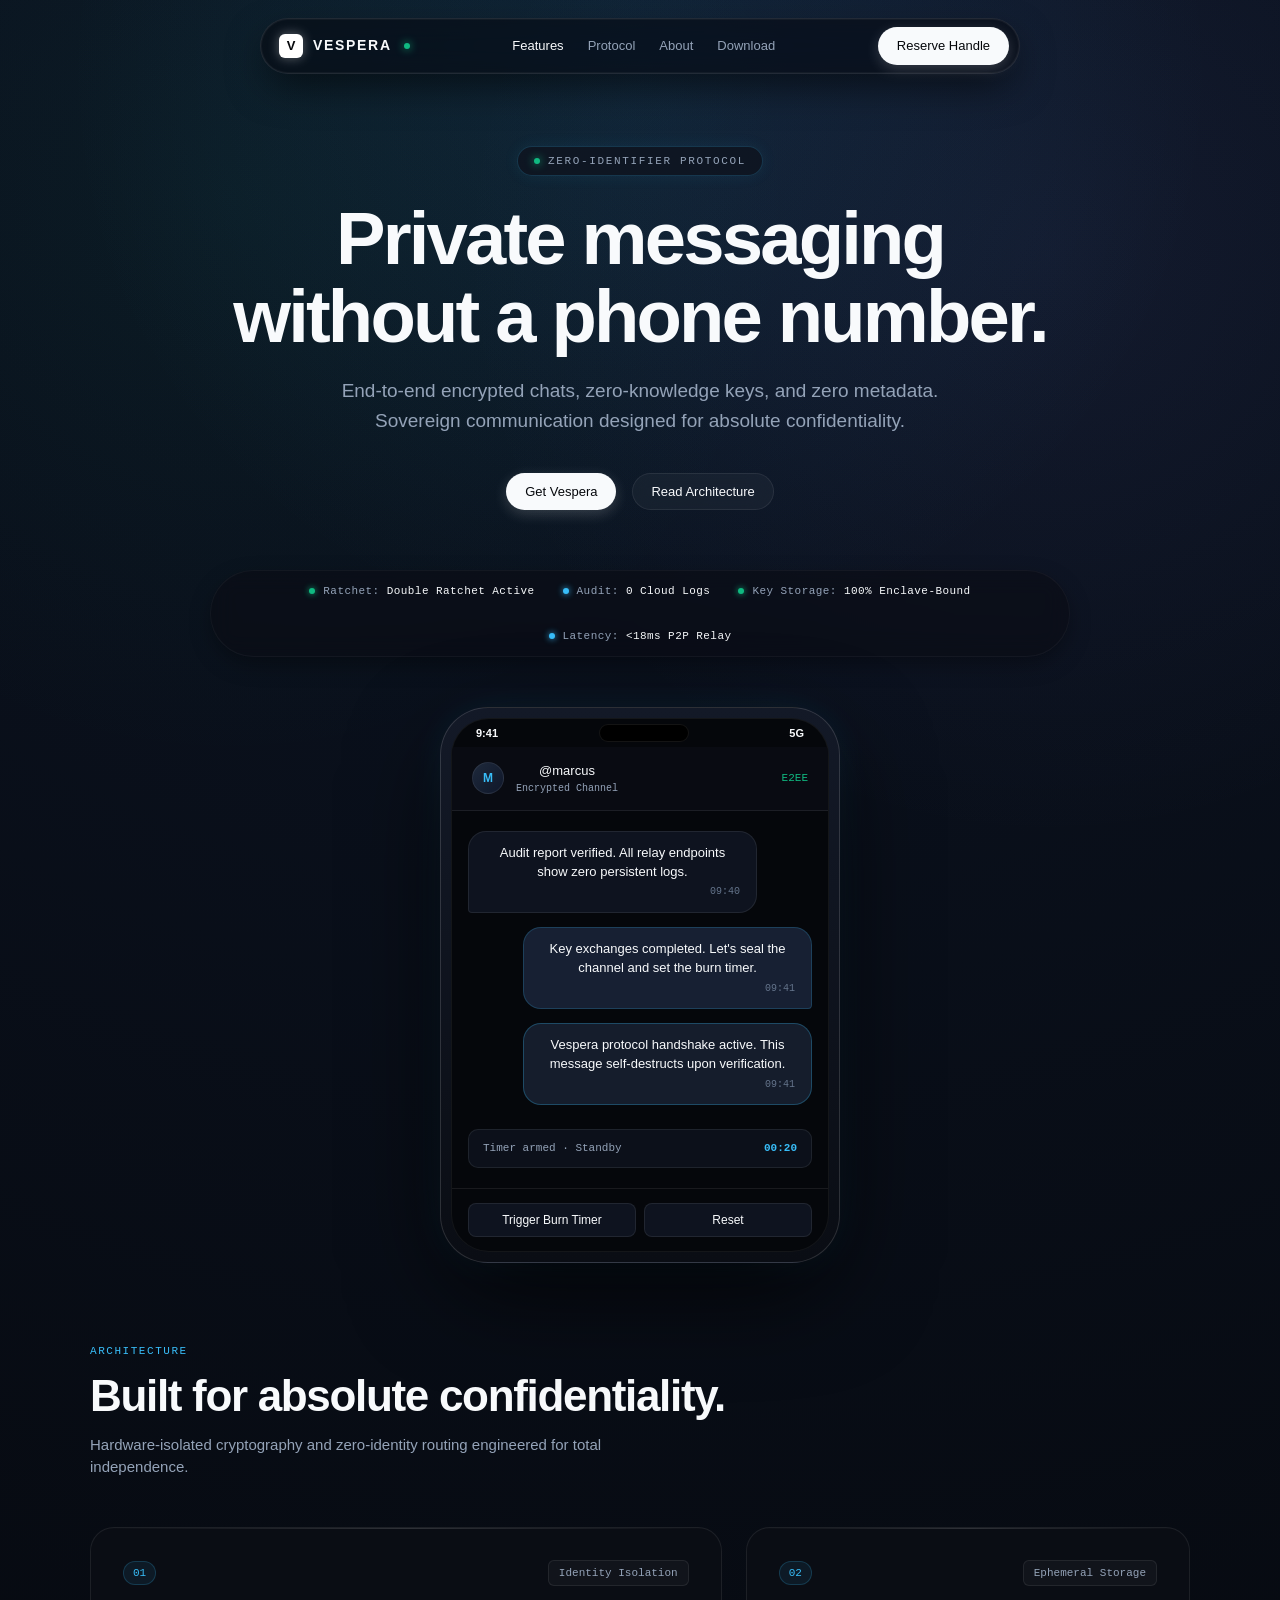
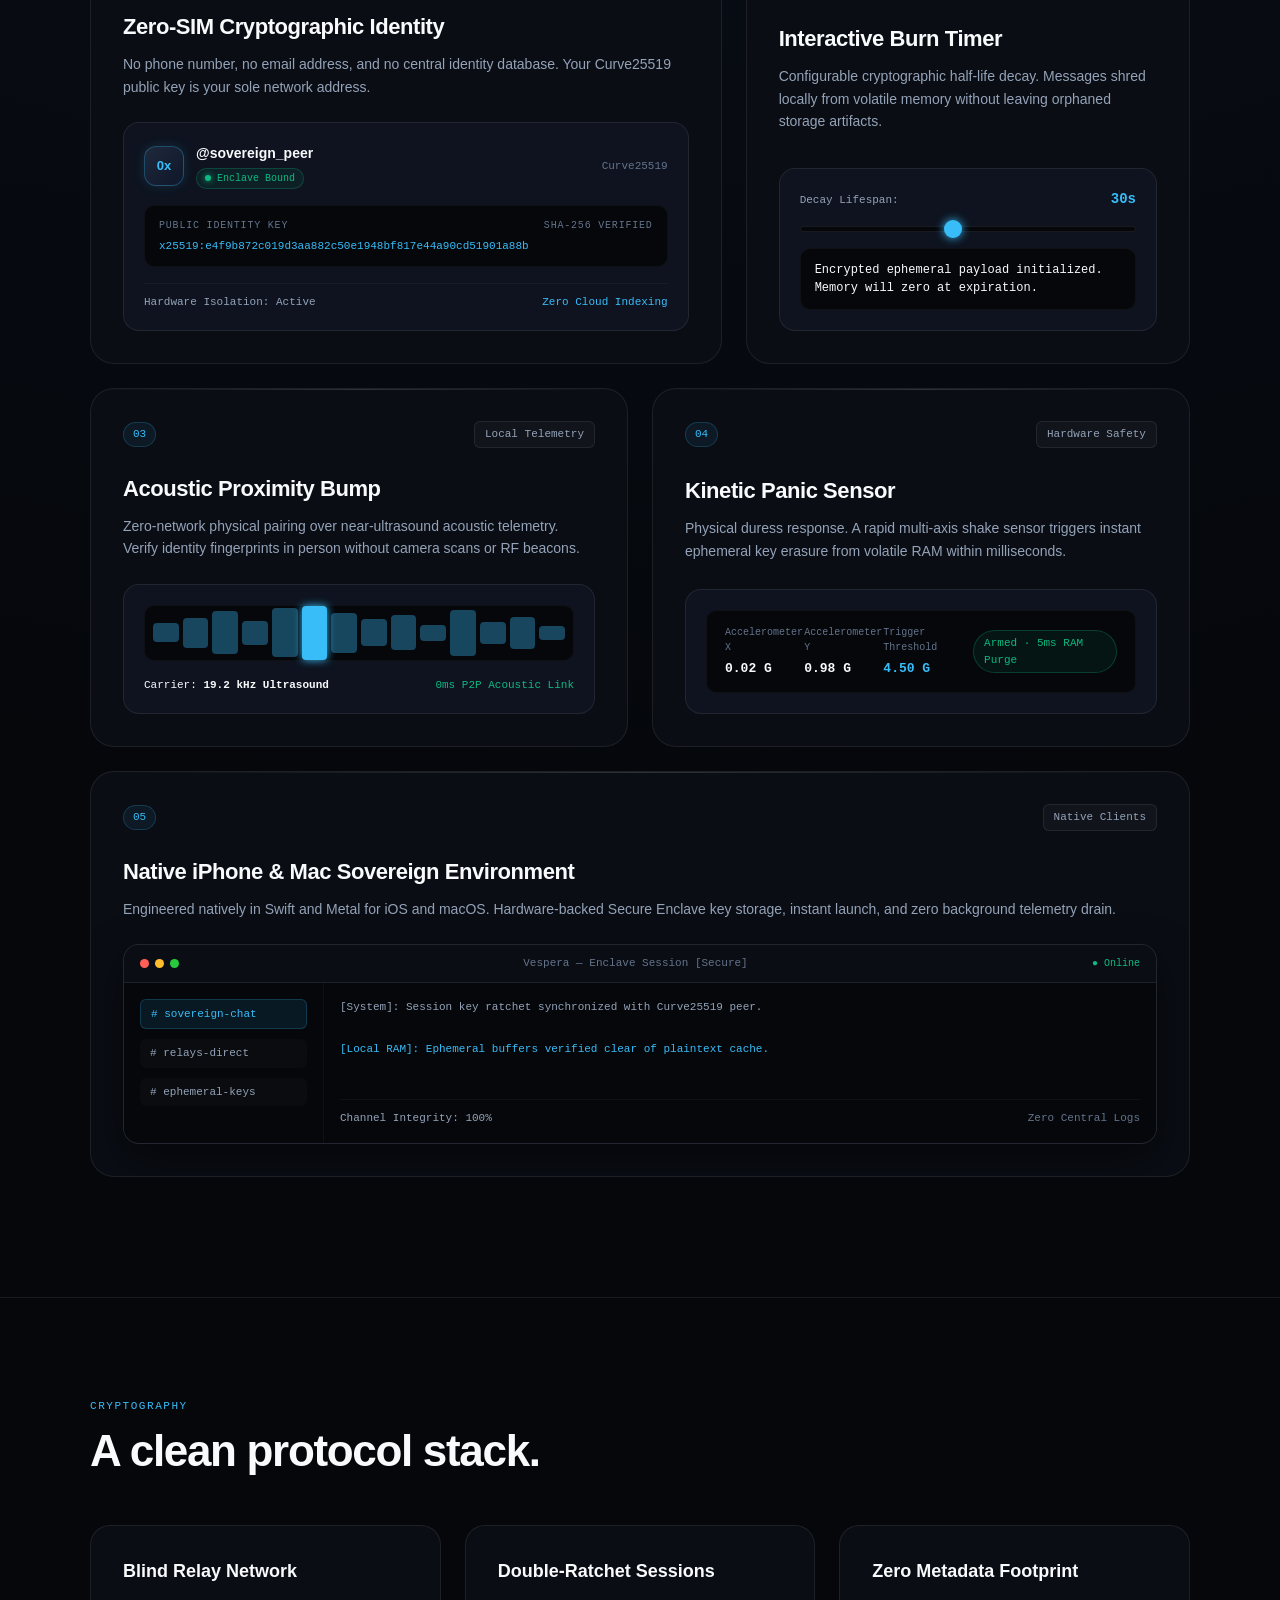
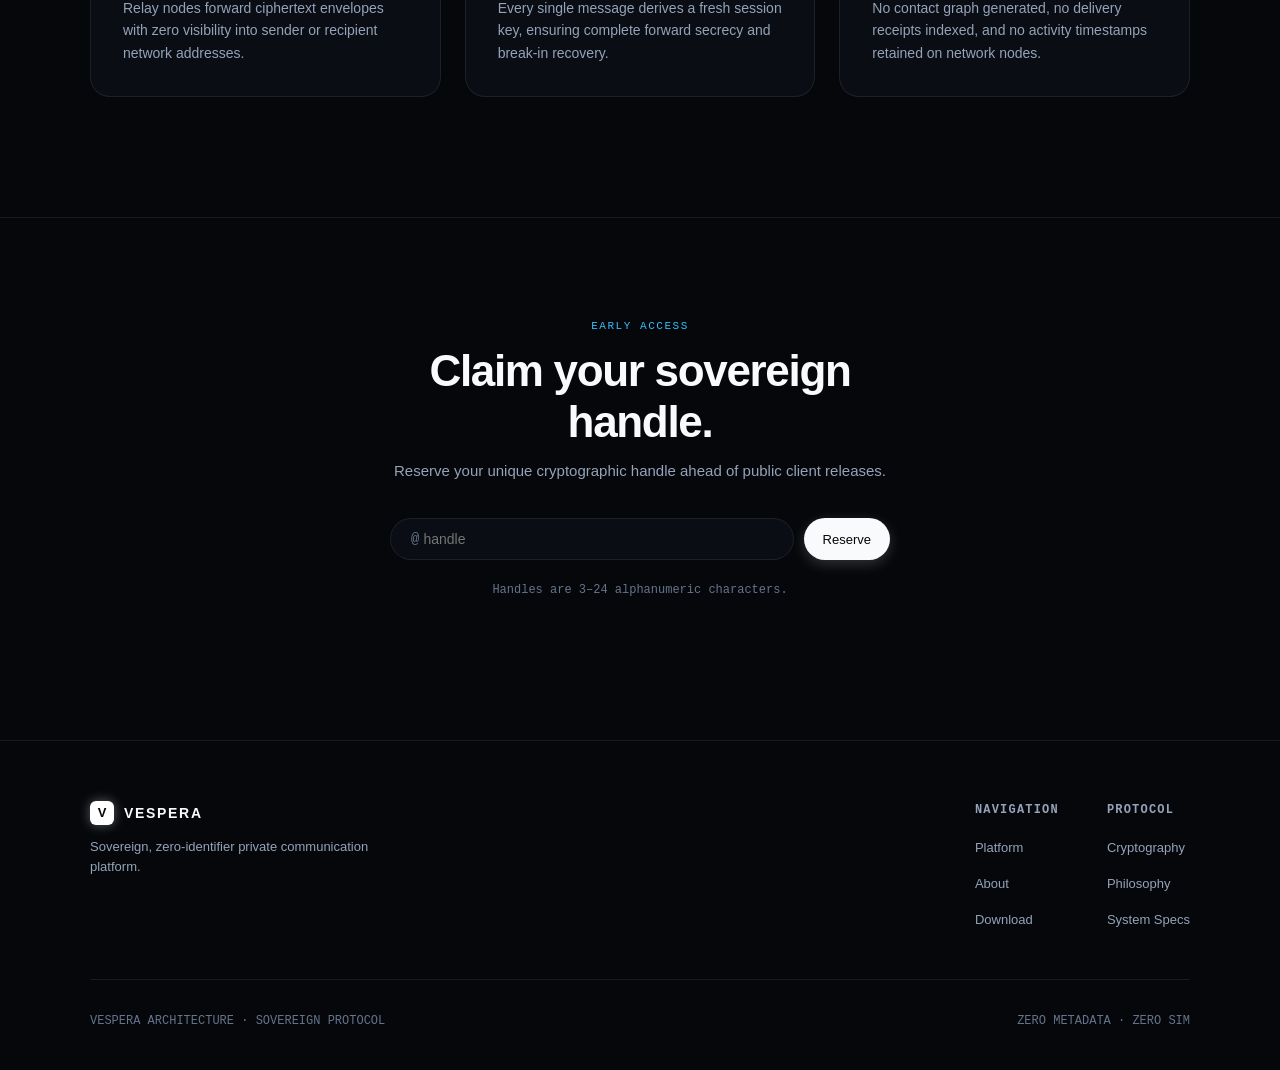
==== commit 5c080eb6: "Rebuild index.html with floating pill navbar, telemetry strip, and visual UI component cards" ====
--- a/index.html
+++ b/index.html
@@ -3,8 +3,8 @@
 <head>
   <meta charset="utf-8">
   <meta name="viewport" content="width=device-width, initial-scale=1, viewport-fit=cover">
-  <meta name="theme-color" content="#000000">
-  <meta name="description" content="Vespera — Private, zero-identifier communication platform. Sovereign encryption without telephone numbers or centralized directories.">
+  <meta name="theme-color" content="#05070B">
+  <meta name="description" content="Vespera — Sovereign cryptographic messaging. Zero telephone numbers, zero metadata, hardware enclave security.">
   <title>Vespera — Private Sovereign Communication</title>
   <link rel="stylesheet" href="styles.css">
   <script src="app.js" defer></script>
@@ -13,10 +13,11 @@
   <div class="page-ambient" aria-hidden="true"></div>
 
   <header class="site-header">
-    <div class="container header-inner">
+    <div class="pill-navbar">
       <a class="brand" href="index.html" aria-label="Vespera Home">
         <span class="brand-symbol">V</span>
         <span>VESPERA</span>
+        <span class="nav-status" title="Network Operational"></span>
       </a>
       <nav class="nav-links" aria-label="Main Navigation">
         <a href="#features" class="active">Features</a>
@@ -53,6 +54,25 @@
           <a href="about.html" class="pill-btn pill-btn-secondary">Read Architecture</a>
         </div>
 
+        <div class="telemetry-strip">
+          <div class="telemetry-item">
+            <span class="telemetry-dot"></span>
+            <span>Ratchet: <strong>Double Ratchet Active</strong></span>
+          </div>
+          <div class="telemetry-item">
+            <span class="telemetry-dot cyan"></span>
+            <span>Audit: <strong>0 Cloud Logs</strong></span>
+          </div>
+          <div class="telemetry-item">
+            <span class="telemetry-dot"></span>
+            <span>Key Storage: <strong>100% Enclave-Bound</strong></span>
+          </div>
+          <div class="telemetry-item">
+            <span class="telemetry-dot cyan"></span>
+            <span>Latency: <strong>&lt;18ms P2P Relay</strong></span>
+          </div>
+        </div>
+
         <div class="mockup-wrap">
           <div class="phone-frame">
             <div class="phone-inner">
@@ -69,7 +89,7 @@
                     <span>Encrypted Channel</span>
                   </div>
                 </div>
-                <div style="font-family: var(--font-mono); font-size: 11px; color: var(--text-tertiary);">E2EE</div>
+                <div style="font-family: var(--font-mono); font-size: 11px; color: var(--accent-emerald);">E2EE</div>
               </div>
               <div class="chat-stream">
                 <div class="bubble bubble-in">
@@ -103,51 +123,173 @@
       <div class="section-header">
         <span class="section-label">Architecture</span>
         <h2 class="section-title">Built for absolute confidentiality.</h2>
-      </div>
+        <p class="section-desc">Hardware-isolated cryptography and zero-identity routing engineered for total independence.</p>
+      </div>
+
       <div class="feature-grid">
-        <article class="feature-card">
-          <div class="card-num">01</div>
-          <div class="card-body">
-            <h3>Zero-SIM Identity</h3>
-            <p>No phone number, no email address, and no central identity database. Your cryptographic public key is your sole network address.</p>
-          </div>
-          <span class="card-tag">Identity Isolation</span>
-        </article>
-
-        <article class="feature-card">
-          <div class="card-num">02</div>
-          <div class="card-body">
-            <h3>Burn Timer</h3>
+        <!-- Card 01: Cryptographic Identity Badge -->
+        <article class="feature-card card-span-7">
+          <div class="card-top">
+            <span class="card-num">01</span>
+            <span class="card-tag">Identity Isolation</span>
+          </div>
+          <div class="card-body">
+            <h3>Zero-SIM Cryptographic Identity</h3>
+            <p>No phone number, no email address, and no central identity database. Your Curve25519 public key is your sole network address.</p>
+          </div>
+          <div class="id-badge">
+            <div class="id-badge-header">
+              <div class="id-profile">
+                <div class="id-avatar">0x</div>
+                <div class="id-meta">
+                  <strong>@sovereign_peer</strong>
+                  <div class="id-status-pill">
+                    <span class="telemetry-dot"></span>
+                    <span>Enclave Bound</span>
+                  </div>
+                </div>
+              </div>
+              <div style="font-family: var(--font-mono); font-size: 11px; color: var(--text-tertiary);">Curve25519</div>
+            </div>
+            <div class="id-key-box">
+              <div class="id-key-label">
+                <span>Public Identity Key</span>
+                <span>SHA-256 Verified</span>
+              </div>
+              <div class="id-key-code">x25519:e4f9b872c019d3aa882c50e1948bf817e44a90cd51901a88b</div>
+            </div>
+            <div class="id-badge-footer">
+              <span>Hardware Isolation: Active</span>
+              <span style="color: var(--accent-cyan);">Zero Cloud Indexing</span>
+            </div>
+          </div>
+        </article>
+
+        <!-- Card 02: Interactive Burn Timer / Scrubber -->
+        <article class="feature-card card-span-5">
+          <div class="card-top">
+            <span class="card-num">02</span>
+            <span class="card-tag">Ephemeral Storage</span>
+          </div>
+          <div class="card-body">
+            <h3>Interactive Burn Timer</h3>
             <p>Configurable cryptographic half-life decay. Messages shred locally from volatile memory without leaving orphaned storage artifacts.</p>
           </div>
-          <span class="card-tag">Ephemeral Storage</span>
-        </article>
-
-        <article class="feature-card">
-          <div class="card-num">03</div>
-          <div class="card-body">
-            <h3>Acoustic Bump</h3>
-            <p>Zero-network physical pairing over near-ultrasound acoustic telemetry. Verify identity fingerprints in person without camera scans.</p>
-          </div>
-          <span class="card-tag">Local Telemetry</span>
-        </article>
-
-        <article class="feature-card">
-          <div class="card-num">04</div>
-          <div class="card-body">
-            <h3>Kinetic Panic</h3>
+          <div class="interactive-burn-box">
+            <div class="burn-scrubber-top">
+              <span style="color: var(--text-secondary);">Decay Lifespan:</span>
+              <span class="burn-scrubber-time" id="scrubber-time-val">30s</span>
+            </div>
+            <div class="burn-slider-wrap">
+              <input type="range" class="burn-range" id="burn-scrubber-input" min="5" max="60" value="30" step="5">
+            </div>
+            <div class="burn-preview-text" id="burn-scrubber-preview">
+              Encrypted ephemeral payload initialized. Memory will zero at expiration.
+            </div>
+          </div>
+        </article>
+
+        <!-- Card 03: Acoustic Wave Visualizer -->
+        <article class="feature-card card-span-6">
+          <div class="card-top">
+            <span class="card-num">03</span>
+            <span class="card-tag">Local Telemetry</span>
+          </div>
+          <div class="card-body">
+            <h3>Acoustic Proximity Bump</h3>
+            <p>Zero-network physical pairing over near-ultrasound acoustic telemetry. Verify identity fingerprints in person without camera scans or RF beacons.</p>
+          </div>
+          <div class="acoustic-visualizer">
+            <div class="wave-bars" id="acoustic-wave-bars">
+              <div class="wave-bar" style="height: 35%;"></div>
+              <div class="wave-bar" style="height: 55%;"></div>
+              <div class="wave-bar" style="height: 80%;"></div>
+              <div class="wave-bar" style="height: 45%;"></div>
+              <div class="wave-bar" style="height: 90%;"></div>
+              <div class="wave-bar active" style="height: 100%;"></div>
+              <div class="wave-bar" style="height: 75%;"></div>
+              <div class="wave-bar" style="height: 50%;"></div>
+              <div class="wave-bar" style="height: 65%;"></div>
+              <div class="wave-bar" style="height: 30%;"></div>
+              <div class="wave-bar" style="height: 85%;"></div>
+              <div class="wave-bar" style="height: 40%;"></div>
+              <div class="wave-bar" style="height: 60%;"></div>
+              <div class="wave-bar" style="height: 25%;"></div>
+            </div>
+            <div class="acoustic-meta">
+              <span>Carrier: <strong>19.2 kHz Ultrasound</strong></span>
+              <span style="color: var(--accent-emerald);">0ms P2P Acoustic Link</span>
+            </div>
+          </div>
+        </article>
+
+        <!-- Card 04: Hardware Sensor G-Force Meter -->
+        <article class="feature-card card-span-6">
+          <div class="card-top">
+            <span class="card-num">04</span>
+            <span class="card-tag">Hardware Safety</span>
+          </div>
+          <div class="card-body">
+            <h3>Kinetic Panic Sensor</h3>
             <p>Physical duress response. A rapid multi-axis shake sensor triggers instant ephemeral key erasure from volatile RAM within milliseconds.</p>
           </div>
-          <span class="card-tag">Hardware Safety</span>
-        </article>
-
-        <article class="feature-card">
-          <div class="card-num">05</div>
-          <div class="card-body">
-            <h3>Native iPhone &amp; Mac</h3>
-            <p>Engineered natively in Swift and Metal for iOS and macOS. Instant launch, hardware-backed Secure Enclave key storage, and zero background drain.</p>
-          </div>
-          <span class="card-tag">Native Clients</span>
+          <div class="sensor-meter-box">
+            <div class="gforce-dial">
+              <div class="gforce-axis">
+                <span>Accelerometer X</span>
+                <strong id="gforce-x">0.02 G</strong>
+              </div>
+              <div class="gforce-axis">
+                <span>Accelerometer Y</span>
+                <strong id="gforce-y">0.98 G</strong>
+              </div>
+              <div class="gforce-axis">
+                <span>Trigger Threshold</span>
+                <strong style="color: var(--accent-cyan);">4.50 G</strong>
+              </div>
+              <div class="gforce-status-badge">
+                Armed &middot; 5ms RAM Purge
+              </div>
+            </div>
+          </div>
+        </article>
+
+        <!-- Card 05: Native Clients Preview -->
+        <article class="feature-card card-span-12">
+          <div class="card-top">
+            <span class="card-num">05</span>
+            <span class="card-tag">Native Clients</span>
+          </div>
+          <div class="card-body">
+            <h3>Native iPhone &amp; Mac Sovereign Environment</h3>
+            <p>Engineered natively in Swift and Metal for iOS and macOS. Hardware-backed Secure Enclave key storage, instant launch, and zero background telemetry drain.</p>
+          </div>
+          <div class="desktop-preview-frame">
+            <div class="desktop-titlebar">
+              <div class="window-dots">
+                <span class="window-dot" style="background: #FF5F56;"></span>
+                <span class="window-dot" style="background: #FFBD2E;"></span>
+                <span class="window-dot" style="background: #27C93F;"></span>
+              </div>
+              <div style="font-family: var(--font-mono); font-size: 11px; color: var(--text-tertiary);">Vespera &mdash; Enclave Session [Secure]</div>
+              <div style="font-family: var(--font-mono); font-size: 10px; color: var(--accent-emerald);">● Online</div>
+            </div>
+            <div class="desktop-content">
+              <div class="desktop-sidebar">
+                <div class="desktop-channel-pill active"># sovereign-chat</div>
+                <div class="desktop-channel-pill"># relays-direct</div>
+                <div class="desktop-channel-pill"># ephemeral-keys</div>
+              </div>
+              <div class="desktop-main">
+                <div>[System]: Session key ratchet synchronized with Curve25519 peer.</div>
+                <div style="color: var(--accent-cyan);">[Local RAM]: Ephemeral buffers verified clear of plaintext cache.</div>
+                <div style="display: flex; justify-content: space-between; margin-top: 16px; border-top: 1px solid var(--surface-border-subtle); padding-top: 10px;">
+                  <span>Channel Integrity: 100%</span>
+                  <span style="color: var(--text-tertiary);">Zero Central Logs</span>
+                </div>
+              </div>
+            </div>
+          </div>
         </article>
       </div>
     </section>
@@ -236,4 +378,4 @@
     </div>
   </div>
 </body>
-</html>+</html>
--- a/styles.css
+++ b/styles.css
@@ -1,16 +1,29 @@
 :root {
   color-scheme: dark;
-  --bg: #000000;
-  --surface: #0a0a0a;
-  --surface-elevated: #121212;
+  --bg: #05070B;
+  --bg-gradient: radial-gradient(circle at 50% -10%, #0d1627 0%, #05070b 60%);
+  --surface: #0A0D14;
+  --surface-subtle: #0E131F;
+  --surface-elevated: #131927;
   --surface-border: rgba(255, 255, 255, 0.08);
-  --surface-border-hover: rgba(255, 255, 255, 0.16);
-  --text-primary: #f5f5f7;
-  --text-secondary: #86868b;
-  --text-tertiary: #6e6e73;
-  --accent-white: #ffffff;
-  --accent-pill-bg: #f5f5f7;
-  --accent-pill-text: #000000;
+  --surface-border-subtle: rgba(255, 255, 255, 0.04);
+  --surface-border-hover: rgba(255, 255, 255, 0.18);
+  --surface-border-active: rgba(56, 189, 248, 0.35);
+
+  --text-primary: #F8FAFC;
+  --text-secondary: #94A3B8;
+  --text-tertiary: #64748B;
+
+  --accent-cyan: #38BDF8;
+  --accent-blue: #2563EB;
+  --accent-emerald: #10B981;
+  --accent-purple: #818CF8;
+  --accent-glow-cyan: rgba(56, 189, 248, 0.15);
+  --accent-glow-emerald: rgba(16, 185, 129, 0.15);
+
+  --accent-pill-bg: #F8FAFC;
+  --accent-pill-text: #05070B;
+
   --font-sans: -apple-system, BlinkMacSystemFont, "SF Pro Display", "SF Pro Text", "Inter", "Helvetica Neue", sans-serif;
   --font-mono: "SF Mono", "Space Mono", Menlo, Consolas, monospace;
 }
@@ -28,6 +41,8 @@
 
 body {
   background-color: var(--bg);
+  background-image: var(--bg-gradient);
+  background-repeat: no-repeat;
   color: var(--text-primary);
   font-family: var(--font-sans);
   -webkit-font-smoothing: antialiased;
@@ -37,15 +52,19 @@
   min-height: 100vh;
 }
 
+/* Ambient dynamic background glows */
 .page-ambient {
   position: absolute;
   top: 0;
   left: 50%;
   transform: translateX(-50%);
   width: 100%;
-  max-width: 1200px;
-  height: 600px;
-  background: radial-gradient(ellipse at 50% 0%, rgba(255, 255, 255, 0.04), transparent 70%);
+  max-width: 1400px;
+  height: 900px;
+  background: 
+    radial-gradient(circle at 50% 8%, rgba(56, 189, 248, 0.09) 0%, transparent 55%),
+    radial-gradient(circle at 18% 22%, rgba(16, 185, 129, 0.06) 0%, transparent 45%),
+    radial-gradient(circle at 82% 28%, rgba(129, 140, 248, 0.07) 0%, transparent 48%);
   pointer-events: none;
   z-index: 0;
 }
@@ -57,21 +76,38 @@
   padding: 0 clamp(20px, 4vw, 40px);
 }
 
+/* Floating Frosted Glass Pill Navbar */
 .site-header {
   position: sticky;
-  top: 0;
+  top: 18px;
   z-index: 100;
-  background: rgba(0, 0, 0, 0.85);
-  backdrop-filter: blur(20px);
-  -webkit-backdrop-filter: blur(20px);
-  border-bottom: 1px solid var(--surface-border);
-}
-
-.header-inner {
-  display: flex;
-  align-items: center;
-  justify-content: space-between;
-  height: 64px;
+  display: flex;
+  justify-content: center;
+  padding: 0 16px;
+  pointer-events: none;
+}
+
+.pill-navbar {
+  pointer-events: auto;
+  display: flex;
+  align-items: center;
+  justify-content: space-between;
+  gap: 32px;
+  padding: 8px 10px 8px 18px;
+  background: rgba(10, 13, 20, 0.72);
+  backdrop-filter: blur(24px) saturate(180%);
+  -webkit-backdrop-filter: blur(24px) saturate(180%);
+  border: 1px solid rgba(255, 255, 255, 0.1);
+  border-radius: 980px;
+  box-shadow: 0 16px 40px -8px rgba(0, 0, 0, 0.65), 0 0 0 1px rgba(255, 255, 255, 0.04) inset;
+  transition: all 0.25s ease;
+  max-width: 760px;
+  width: 100%;
+}
+
+.pill-navbar:hover {
+  border-color: rgba(255, 255, 255, 0.16);
+  box-shadow: 0 20px 48px -8px rgba(0, 0, 0, 0.75), 0 0 24px -4px rgba(56, 189, 248, 0.12);
 }
 
 .brand {
@@ -81,7 +117,7 @@
   text-decoration: none;
   color: var(--text-primary);
   font-weight: 600;
-  font-size: 15px;
+  font-size: 14px;
   letter-spacing: 0.12em;
 }
 
@@ -89,26 +125,37 @@
   width: 24px;
   height: 24px;
   border-radius: 6px;
-  background: #ffffff;
-  color: #000000;
+  background: #FFFFFF;
+  color: #05070B;
   display: grid;
   place-items: center;
   font-size: 13px;
   font-weight: 700;
   letter-spacing: 0;
+  box-shadow: 0 0 12px rgba(255, 255, 255, 0.35);
+}
+
+.nav-status {
+  width: 6px;
+  height: 6px;
+  border-radius: 50%;
+  background: var(--accent-emerald);
+  box-shadow: 0 0 8px var(--accent-emerald);
+  display: inline-block;
+  margin-left: 2px;
 }
 
 .nav-links {
   display: flex;
   align-items: center;
-  gap: 32px;
+  gap: 24px;
 }
 
 .nav-links a {
   text-decoration: none;
   color: var(--text-secondary);
   font-size: 13px;
-  font-weight: 400;
+  font-weight: 450;
   transition: color 0.2s ease;
 }
 
@@ -120,7 +167,7 @@
 .header-actions {
   display: flex;
   align-items: center;
-  gap: 16px;
+  gap: 12px;
 }
 
 .pill-btn {
@@ -136,26 +183,30 @@
   transition: all 0.2s ease;
   cursor: pointer;
   border: 1px solid transparent;
+  white-space: nowrap;
 }
 
 .pill-btn-primary {
   background: var(--accent-pill-bg);
   color: var(--accent-pill-text);
+  box-shadow: 0 4px 14px rgba(248, 250, 252, 0.18);
 }
 
 .pill-btn-primary:hover {
-  background: #ffffff;
+  background: #FFFFFF;
   transform: scale(1.02);
+  box-shadow: 0 6px 20px rgba(248, 250, 252, 0.28);
 }
 
 .pill-btn-secondary {
-  background: rgba(255, 255, 255, 0.05);
+  background: rgba(255, 255, 255, 0.04);
   color: var(--text-primary);
   border-color: var(--surface-border);
+  backdrop-filter: blur(12px);
 }
 
 .pill-btn-secondary:hover {
-  background: rgba(255, 255, 255, 0.1);
+  background: rgba(255, 255, 255, 0.08);
   border-color: var(--surface-border-hover);
 }
 
@@ -166,22 +217,25 @@
   color: var(--text-primary);
   font-size: 20px;
   cursor: pointer;
-  padding: 8px;
+  padding: 6px;
 }
 
 .mobile-drawer {
   display: none;
   position: fixed;
-  top: 64px;
-  left: 0;
-  right: 0;
-  bottom: 0;
-  background: #000000;
+  top: 72px;
+  left: 16px;
+  right: 16px;
+  background: rgba(10, 13, 20, 0.94);
+  backdrop-filter: blur(28px);
+  -webkit-backdrop-filter: blur(28px);
+  border: 1px solid var(--surface-border);
+  border-radius: 20px;
   z-index: 99;
   flex-direction: column;
-  padding: 32px 24px;
-  gap: 24px;
-  border-top: 1px solid var(--surface-border);
+  padding: 24px;
+  gap: 18px;
+  box-shadow: 0 20px 60px rgba(0, 0, 0, 0.85);
 }
 
 .mobile-drawer.open {
@@ -191,14 +245,15 @@
 .mobile-drawer a {
   color: var(--text-primary);
   text-decoration: none;
-  font-size: 18px;
+  font-size: 16px;
   font-weight: 500;
 }
 
+/* Hero Section */
 .hero-section {
   position: relative;
   z-index: 1;
-  padding: 80px 0 100px;
+  padding: 90px 0 80px;
   text-align: center;
 }
 
@@ -212,26 +267,28 @@
   text-transform: uppercase;
   color: var(--text-secondary);
   margin-bottom: 24px;
-  padding: 6px 14px;
+  padding: 6px 16px;
   border-radius: 980px;
-  background: rgba(255, 255, 255, 0.03);
-  border: 1px solid var(--surface-border);
+  background: rgba(14, 19, 31, 0.8);
+  border: 1px solid rgba(56, 189, 248, 0.2);
+  box-shadow: 0 0 16px rgba(56, 189, 248, 0.08);
 }
 
 .status-indicator {
   width: 6px;
   height: 6px;
   border-radius: 50%;
-  background: #ffffff;
+  background: var(--accent-emerald);
+  box-shadow: 0 0 8px var(--accent-emerald);
 }
 
 .hero-title {
-  font-size: clamp(38px, 5.5vw, 72px);
+  font-size: clamp(38px, 5.8vw, 76px);
   font-weight: 600;
-  letter-spacing: -0.035em;
+  letter-spacing: -0.038em;
   line-height: 1.05;
   color: var(--text-primary);
-  max-width: 820px;
+  max-width: 860px;
   margin: 0 auto 20px;
 }
 
@@ -248,25 +305,71 @@
   align-items: center;
   justify-content: center;
   gap: 16px;
-  margin-bottom: 70px;
-}
-
+  margin-bottom: 60px;
+}
+
+/* Telemetry Strip (Plat-form style) */
+.telemetry-strip {
+  display: flex;
+  align-items: center;
+  justify-content: center;
+  gap: 28px;
+  flex-wrap: wrap;
+  padding: 12px 24px;
+  margin: 0 auto 50px;
+  max-width: 860px;
+  background: rgba(10, 13, 20, 0.6);
+  backdrop-filter: blur(12px);
+  border: 1px solid var(--surface-border-subtle);
+  border-radius: 980px;
+  box-shadow: 0 8px 24px -4px rgba(0, 0, 0, 0.4);
+}
+
+.telemetry-item {
+  display: inline-flex;
+  align-items: center;
+  gap: 8px;
+  font-family: var(--font-mono);
+  font-size: 11px;
+  color: var(--text-secondary);
+  letter-spacing: 0.04em;
+}
+
+.telemetry-item strong {
+  color: var(--text-primary);
+  font-weight: 500;
+}
+
+.telemetry-dot {
+  width: 6px;
+  height: 6px;
+  border-radius: 50%;
+  background: var(--accent-emerald);
+  box-shadow: 0 0 6px var(--accent-emerald);
+}
+
+.telemetry-dot.cyan {
+  background: var(--accent-cyan);
+  box-shadow: 0 0 6px var(--accent-cyan);
+}
+
+/* Hero Phone Mockup */
 .mockup-wrap {
   position: relative;
-  max-width: 380px;
+  max-width: 400px;
   margin: 0 auto;
 }
 
 .phone-frame {
-  background: #0a0a0a;
-  border: 1px solid rgba(255, 255, 255, 0.12);
+  background: linear-gradient(180deg, #131927 0%, #0A0D14 100%);
+  border: 1px solid rgba(255, 255, 255, 0.14);
   border-radius: 48px;
   padding: 10px;
-  box-shadow: 0 30px 100px rgba(0, 0, 0, 0.8), 0 0 0 1px rgba(255, 255, 255, 0.05);
+  box-shadow: 0 32px 100px -12px rgba(0, 0, 0, 0.85), 0 0 40px -8px rgba(56, 189, 248, 0.15);
 }
 
 .phone-inner {
-  background: #000000;
+  background: #05070B;
   border-radius: 38px;
   overflow: hidden;
   border: 1px solid rgba(255, 255, 255, 0.06);
@@ -297,7 +400,7 @@
   justify-content: space-between;
   padding: 14px 20px;
   border-bottom: 1px solid var(--surface-border);
-  background: rgba(10, 10, 10, 0.6);
+  background: rgba(10, 13, 20, 0.8);
 }
 
 .chat-peer {
@@ -310,13 +413,13 @@
   width: 32px;
   height: 32px;
   border-radius: 50%;
-  background: #161616;
+  background: linear-gradient(135deg, #1E293B, #0F172A);
   border: 1px solid var(--surface-border);
   display: grid;
   place-items: center;
   font-size: 12px;
   font-weight: 600;
-  color: var(--text-primary);
+  color: var(--accent-cyan);
 }
 
 .peer-meta strong {
@@ -342,7 +445,7 @@
 }
 
 .bubble {
-  max-width: 82%;
+  max-width: 84%;
   padding: 12px 16px;
   border-radius: 18px;
   font-size: 13px;
@@ -352,7 +455,7 @@
 
 .bubble-in {
   align-self: flex-start;
-  background: #121212;
+  background: #0E131F;
   color: var(--text-primary);
   border: 1px solid var(--surface-border);
   border-bottom-left-radius: 4px;
@@ -360,9 +463,9 @@
 
 .bubble-out {
   align-self: flex-end;
-  background: #1f1f1f;
-  color: var(--text-primary);
-  border: 1px solid rgba(255, 255, 255, 0.12);
+  background: #172033;
+  color: var(--text-primary);
+  border: 1px solid rgba(56, 189, 248, 0.2);
   border-bottom-right-radius: 4px;
 }
 
@@ -379,14 +482,14 @@
 
 .bubble-decay {
   align-self: flex-end;
-  background: #1a1a1a;
-  border: 1px solid rgba(255, 255, 255, 0.15);
+  background: #151D2C;
+  border: 1px solid rgba(56, 189, 248, 0.28);
   position: relative;
   transition: opacity 0.3s ease, filter 0.3s ease;
 }
 
 .bubble-decay.faded {
-  opacity: 0.1;
+  opacity: 0.15;
   filter: blur(5px);
 }
 
@@ -394,7 +497,7 @@
   margin-top: 10px;
   padding: 10px 14px;
   border-radius: 10px;
-  background: rgba(255, 255, 255, 0.03);
+  background: rgba(14, 19, 31, 0.8);
   border: 1px solid var(--surface-border);
   display: flex;
   align-items: center;
@@ -404,7 +507,7 @@
 }
 
 .readout-timer {
-  color: var(--text-primary);
+  color: var(--accent-cyan);
   font-weight: 600;
 }
 
@@ -423,7 +526,7 @@
   flex: 1;
   padding: 9px;
   border-radius: 8px;
-  background: #121212;
+  background: #0E131F;
   border: 1px solid var(--surface-border);
   color: var(--text-primary);
   font-size: 12px;
@@ -433,10 +536,11 @@
 }
 
 .decay-btn:hover {
-  background: #1a1a1a;
+  background: #172033;
   border-color: var(--surface-border-hover);
 }
 
+/* Architecture Features Section */
 .section-header {
   margin-bottom: 48px;
 }
@@ -444,9 +548,9 @@
 .section-label {
   font-family: var(--font-mono);
   font-size: 11px;
-  letter-spacing: 0.12em;
+  letter-spacing: 0.14em;
   text-transform: uppercase;
-  color: var(--text-secondary);
+  color: var(--accent-cyan);
   display: block;
   margin-bottom: 12px;
 }
@@ -459,35 +563,94 @@
   line-height: 1.15;
 }
 
+.section-desc {
+  color: var(--text-secondary);
+  font-size: 15px;
+  margin-top: 12px;
+  max-width: 580px;
+}
+
+/* Feature Grid with Visual Component Cards */
 .feature-grid {
   display: grid;
-  grid-template-columns: repeat(auto-fit, minmax(320px, 1fr));
-  gap: 20px;
+  grid-template-columns: repeat(12, 1fr);
+  gap: 24px;
   margin-bottom: 120px;
 }
 
 .feature-card {
   background: var(--surface);
   border: 1px solid var(--surface-border);
-  border-radius: 20px;
-  padding: 36px 32px;
+  border-radius: 24px;
+  padding: 32px;
   display: flex;
   flex-direction: column;
   justify-content: space-between;
-  min-height: 300px;
-  transition: border-color 0.2s ease, transform 0.2s ease;
+  transition: all 0.25s ease;
+  position: relative;
+  overflow: hidden;
+}
+
+.feature-card::before {
+  content: "";
+  position: absolute;
+  top: 0;
+  left: 0;
+  right: 0;
+  height: 1px;
+  background: linear-gradient(90deg, transparent, rgba(255, 255, 255, 0.15), transparent);
 }
 
 .feature-card:hover {
   border-color: var(--surface-border-hover);
   transform: translateY(-2px);
+  box-shadow: 0 20px 48px -12px rgba(0, 0, 0, 0.65), 0 0 24px -6px var(--accent-glow-cyan);
+}
+
+/* Grid span variations for cinematic rhythm */
+.card-span-7 {
+  grid-column: span 7;
+}
+
+.card-span-5 {
+  grid-column: span 5;
+}
+
+.card-span-6 {
+  grid-column: span 6;
+}
+
+.card-span-12 {
+  grid-column: span 12;
+}
+
+.card-top {
+  display: flex;
+  align-items: center;
+  justify-content: space-between;
+  margin-bottom: 24px;
 }
 
 .card-num {
   font-family: var(--font-mono);
-  font-size: 12px;
-  color: var(--text-tertiary);
-  margin-bottom: 24px;
+  font-size: 11px;
+  color: var(--accent-cyan);
+  background: rgba(56, 189, 248, 0.08);
+  border: 1px solid rgba(56, 189, 248, 0.2);
+  padding: 3px 9px;
+  border-radius: 980px;
+}
+
+.card-tag {
+  display: inline-block;
+  font-family: var(--font-mono);
+  font-size: 11px;
+  color: var(--text-secondary);
+  padding: 4px 10px;
+  border-radius: 6px;
+  background: rgba(255, 255, 255, 0.03);
+  border: 1px solid var(--surface-border);
+  width: fit-content;
 }
 
 .card-body h3 {
@@ -495,31 +658,351 @@
   font-weight: 600;
   letter-spacing: -0.02em;
   color: var(--text-primary);
-  margin-bottom: 12px;
+  margin-bottom: 10px;
 }
 
 .card-body p {
   font-size: 14px;
   color: var(--text-secondary);
   line-height: 1.6;
-}
-
-.card-tag {
-  display: inline-block;
-  margin-top: 24px;
-  font-family: var(--font-mono);
-  font-size: 11px;
-  color: var(--text-secondary);
+  margin-bottom: 24px;
+}
+
+/* Card 01: Cryptographic Identity Badge */
+.id-badge {
+  background: var(--surface-subtle);
+  border: 1px solid var(--surface-border);
+  border-radius: 16px;
+  padding: 20px;
+  display: flex;
+  flex-direction: column;
+  gap: 16px;
+}
+
+.id-badge-header {
+  display: flex;
+  align-items: center;
+  justify-content: space-between;
+}
+
+.id-profile {
+  display: flex;
+  align-items: center;
+  gap: 12px;
+}
+
+.id-avatar {
+  width: 40px;
+  height: 40px;
+  border-radius: 12px;
+  background: linear-gradient(135deg, #1E293B, #0F172A);
+  border: 1px solid rgba(56, 189, 248, 0.3);
+  display: grid;
+  place-items: center;
+  font-size: 13px;
+  font-weight: 600;
+  color: var(--accent-cyan);
+  box-shadow: 0 0 12px rgba(56, 189, 248, 0.15);
+}
+
+.id-meta strong {
+  display: block;
+  font-size: 14px;
+  font-weight: 600;
+  color: var(--text-primary);
+}
+
+.id-status-pill {
+  display: inline-flex;
+  align-items: center;
+  gap: 6px;
+  font-family: var(--font-mono);
+  font-size: 10px;
+  color: var(--accent-emerald);
+  background: rgba(16, 185, 129, 0.08);
+  border: 1px solid rgba(16, 185, 129, 0.25);
+  padding: 2px 8px;
+  border-radius: 980px;
+}
+
+.id-key-box {
+  background: #05070B;
+  border: 1px solid var(--surface-border-subtle);
+  border-radius: 10px;
+  padding: 12px 14px;
+}
+
+.id-key-label {
+  font-family: var(--font-mono);
+  font-size: 10px;
+  color: var(--text-tertiary);
+  text-transform: uppercase;
+  letter-spacing: 0.08em;
+  display: flex;
+  justify-content: space-between;
+  margin-bottom: 6px;
+}
+
+.id-key-code {
+  font-family: var(--font-mono);
+  font-size: 11px;
+  color: var(--accent-cyan);
+  word-break: break-all;
+  line-height: 1.4;
+}
+
+.id-badge-footer {
+  display: flex;
+  align-items: center;
+  justify-content: space-between;
+  padding-top: 10px;
+  border-top: 1px solid var(--surface-border-subtle);
+  font-family: var(--font-mono);
+  font-size: 11px;
+  color: var(--text-secondary);
+}
+
+/* Card 02: Interactive Burn Timer Scrubber */
+.interactive-burn-box {
+  background: var(--surface-subtle);
+  border: 1px solid var(--surface-border);
+  border-radius: 16px;
+  padding: 20px;
+  display: flex;
+  flex-direction: column;
+  gap: 16px;
+}
+
+.burn-scrubber-top {
+  display: flex;
+  justify-content: space-between;
+  align-items: center;
+  font-family: var(--font-mono);
+  font-size: 11px;
+}
+
+.burn-scrubber-time {
+  font-size: 14px;
+  font-weight: 600;
+  color: var(--accent-cyan);
+}
+
+.burn-slider-wrap {
+  display: flex;
+  flex-direction: column;
+  gap: 8px;
+}
+
+.burn-range {
+  -webkit-appearance: none;
+  width: 100%;
+  height: 6px;
+  border-radius: 980px;
+  background: #05070B;
+  border: 1px solid var(--surface-border);
+  outline: none;
+}
+
+.burn-range::-webkit-slider-thumb {
+  -webkit-appearance: none;
+  width: 18px;
+  height: 18px;
+  border-radius: 50%;
+  background: var(--accent-cyan);
+  cursor: pointer;
+  box-shadow: 0 0 10px var(--accent-cyan);
+}
+
+.burn-range::-moz-range-thumb {
+  width: 18px;
+  height: 18px;
+  border-radius: 50%;
+  background: var(--accent-cyan);
+  cursor: pointer;
+  border: none;
+  box-shadow: 0 0 10px var(--accent-cyan);
+}
+
+.burn-preview-text {
+  background: #05070B;
+  border: 1px solid var(--surface-border-subtle);
+  border-radius: 10px;
+  padding: 12px 14px;
+  font-family: var(--font-mono);
+  font-size: 12px;
+  color: var(--text-primary);
+  min-height: 48px;
+  transition: all 0.2s ease;
+}
+
+/* Card 03: Acoustic Wave Visualizer */
+.acoustic-visualizer {
+  background: var(--surface-subtle);
+  border: 1px solid var(--surface-border);
+  border-radius: 16px;
+  padding: 20px;
+  display: flex;
+  flex-direction: column;
+  gap: 16px;
+}
+
+.wave-bars {
+  display: flex;
+  align-items: center;
+  justify-content: space-between;
+  gap: 4px;
+  height: 56px;
+  padding: 0 8px;
+  background: #05070B;
+  border-radius: 10px;
+  border: 1px solid var(--surface-border-subtle);
+}
+
+.wave-bar {
+  flex: 1;
+  background: rgba(56, 189, 248, 0.35);
+  border-radius: 4px;
+  transition: height 0.15s ease, background-color 0.15s ease;
+}
+
+.wave-bar.active {
+  background: var(--accent-cyan);
+  box-shadow: 0 0 8px var(--accent-cyan);
+}
+
+.acoustic-meta {
+  display: flex;
+  align-items: center;
+  justify-content: space-between;
+  font-family: var(--font-mono);
+  font-size: 11px;
+}
+
+/* Card 04: Hardware Sensor G-Force Meter */
+.sensor-meter-box {
+  background: var(--surface-subtle);
+  border: 1px solid var(--surface-border);
+  border-radius: 16px;
+  padding: 20px;
+  display: flex;
+  flex-direction: column;
+  gap: 16px;
+}
+
+.gforce-dial {
+  display: flex;
+  align-items: center;
+  justify-content: space-between;
+  background: #05070B;
+  border-radius: 10px;
+  border: 1px solid var(--surface-border-subtle);
+  padding: 14px 18px;
+}
+
+.gforce-axis {
+  display: flex;
+  flex-direction: column;
+  gap: 4px;
+}
+
+.gforce-axis span {
+  font-family: var(--font-mono);
+  font-size: 10px;
+  color: var(--text-tertiary);
+}
+
+.gforce-axis strong {
+  font-family: var(--font-mono);
+  font-size: 13px;
+  color: var(--text-primary);
+}
+
+.gforce-status-badge {
+  font-family: var(--font-mono);
+  font-size: 11px;
+  color: var(--accent-emerald);
+  background: rgba(16, 185, 129, 0.08);
+  border: 1px solid rgba(16, 185, 129, 0.25);
   padding: 4px 10px;
+  border-radius: 980px;
+}
+
+/* Card 05: Native Clients Preview */
+.desktop-preview-frame {
+  background: var(--surface-subtle);
+  border: 1px solid var(--surface-border);
+  border-radius: 16px;
+  overflow: hidden;
+  box-shadow: 0 16px 40px rgba(0, 0, 0, 0.5);
+}
+
+.desktop-titlebar {
+  display: flex;
+  align-items: center;
+  justify-content: space-between;
+  padding: 10px 16px;
+  background: #0A0D14;
+  border-bottom: 1px solid var(--surface-border);
+}
+
+.window-dots {
+  display: flex;
+  align-items: center;
+  gap: 6px;
+}
+
+.window-dot {
+  width: 9px;
+  height: 9px;
+  border-radius: 50%;
+  background: rgba(255, 255, 255, 0.2);
+}
+
+.desktop-content {
+  display: grid;
+  grid-template-columns: 200px 1fr;
+  min-height: 160px;
+  background: #05070B;
+}
+
+.desktop-sidebar {
+  border-right: 1px solid var(--surface-border-subtle);
+  padding: 16px;
+  display: flex;
+  flex-direction: column;
+  gap: 10px;
+}
+
+.desktop-channel-pill {
+  padding: 6px 10px;
   border-radius: 6px;
-  background: rgba(255, 255, 255, 0.03);
-  border: 1px solid var(--surface-border);
-  width: fit-content;
-}
-
+  font-size: 11px;
+  font-family: var(--font-mono);
+  color: var(--text-secondary);
+  background: rgba(255, 255, 255, 0.02);
+}
+
+.desktop-channel-pill.active {
+  background: rgba(56, 189, 248, 0.1);
+  color: var(--accent-cyan);
+  border: 1px solid rgba(56, 189, 248, 0.2);
+}
+
+.desktop-main {
+  padding: 16px;
+  display: flex;
+  flex-direction: column;
+  justify-content: space-between;
+  font-family: var(--font-mono);
+  font-size: 11px;
+  color: var(--text-secondary);
+}
+
+/* Protocol Section */
 .protocol-section {
-  padding: 80px 0 120px;
+  padding: 100px 0 120px;
   border-top: 1px solid var(--surface-border);
+  position: relative;
 }
 
 .protocol-grid {
@@ -532,8 +1015,16 @@
 .protocol-box {
   background: var(--surface);
   border: 1px solid var(--surface-border);
-  border-radius: 16px;
-  padding: 30px;
+  border-radius: 20px;
+  padding: 32px;
+  position: relative;
+  overflow: hidden;
+  transition: all 0.2s ease;
+}
+
+.protocol-box:hover {
+  border-color: var(--surface-border-hover);
+  transform: translateY(-2px);
 }
 
 .protocol-box h4 {
@@ -549,21 +1040,23 @@
   line-height: 1.6;
 }
 
+/* Claim Section */
 .claim-section {
-  padding: 80px 0 120px;
+  padding: 100px 0 140px;
   border-top: 1px solid var(--surface-border);
   text-align: center;
+  position: relative;
 }
 
 .claim-wrap {
-  max-width: 540px;
+  max-width: 580px;
   margin: 0 auto;
 }
 
 .claim-form {
   display: flex;
   gap: 10px;
-  margin: 32px 0 16px;
+  margin: 36px 0 16px;
 }
 
 .claim-input-box {
@@ -573,13 +1066,14 @@
   background: var(--surface);
   border: 1px solid var(--surface-border);
   border-radius: 980px;
-  padding: 0 18px;
+  padding: 0 20px;
   font-size: 14px;
-  transition: border-color 0.2s ease;
+  transition: all 0.2s ease;
 }
 
 .claim-input-box:focus-within {
-  border-color: rgba(255, 255, 255, 0.3);
+  border-color: var(--accent-cyan);
+  box-shadow: 0 0 16px var(--accent-glow-cyan);
 }
 
 .claim-prefix {
@@ -604,13 +1098,14 @@
   font-family: var(--font-mono);
 }
 
+/* Modal */
 .modal-overlay {
   display: none;
   position: fixed;
   inset: 0;
-  background: rgba(0, 0, 0, 0.8);
-  backdrop-filter: blur(10px);
-  -webkit-backdrop-filter: blur(10px);
+  background: rgba(5, 7, 11, 0.85);
+  backdrop-filter: blur(16px);
+  -webkit-backdrop-filter: blur(16px);
   z-index: 200;
   place-items: center;
   padding: 20px;
@@ -621,19 +1116,21 @@
 }
 
 .modal-card {
-  background: #0d0d0d;
+  background: #0E131F;
   border: 1px solid var(--surface-border-hover);
   border-radius: 24px;
   padding: 40px;
   max-width: 440px;
   width: 100%;
   text-align: center;
+  box-shadow: 0 24px 64px rgba(0, 0, 0, 0.85);
 }
 
 .modal-card h3 {
   font-size: 24px;
   font-weight: 600;
   margin-bottom: 12px;
+  color: var(--accent-cyan);
 }
 
 .modal-card p {
@@ -643,10 +1140,11 @@
   margin-bottom: 28px;
 }
 
+/* Footer */
 .site-footer {
   border-top: 1px solid var(--surface-border);
   padding: 60px 0 40px;
-  background: #000000;
+  background: #05070B;
 }
 
 .footer-top {
@@ -660,7 +1158,7 @@
 
 .footer-nav {
   display: flex;
-  gap: 40px;
+  gap: 48px;
 }
 
 .footer-col h5 {
@@ -701,141 +1199,51 @@
   font-family: var(--font-mono);
 }
 
-.download-grid {
-  display: grid;
-  grid-template-columns: repeat(3, 1fr);
-  gap: 24px;
-  margin: 60px 0 100px;
-}
-
-.download-card {
-  background: var(--surface);
-  border: 1px solid var(--surface-border);
-  border-radius: 20px;
-  padding: 36px 30px;
-  display: flex;
-  flex-direction: column;
-  justify-content: space-between;
-}
-
-.download-card-header {
-  display: flex;
-  align-items: center;
-  justify-content: space-between;
-  margin-bottom: 24px;
-}
-
-.platform-badge {
-  font-family: var(--font-mono);
-  font-size: 11px;
-  color: var(--text-secondary);
-  padding: 4px 10px;
-  border-radius: 6px;
-  background: rgba(255, 255, 255, 0.04);
-  border: 1px solid var(--surface-border);
-}
-
-.download-card h3 {
-  font-size: 24px;
-  font-weight: 600;
-  margin-bottom: 8px;
-}
-
-.version-tag {
-  font-family: var(--font-mono);
-  font-size: 12px;
-  color: var(--text-secondary);
-  margin-bottom: 20px;
-  display: block;
-}
-
-.spec-list {
-  list-style: none;
-  display: flex;
-  flex-direction: column;
-  gap: 10px;
-  margin: 24px 0 32px;
-  font-size: 13px;
-  color: var(--text-secondary);
-}
-
-.spec-list li {
-  display: flex;
-  align-items: center;
-  gap: 8px;
-}
-
-.spec-list li::before {
-  content: "";
-  width: 4px;
-  height: 4px;
-  border-radius: 50%;
-  background: var(--text-tertiary);
-}
-
-.about-hero {
-  padding: 80px 0 60px;
-  max-width: 760px;
-}
-
-.about-prose {
-  max-width: 760px;
-  margin: 0 auto 120px;
-}
-
-.about-prose h2 {
-  font-size: 28px;
-  font-weight: 600;
-  margin: 60px 0 20px;
-  letter-spacing: -0.02em;
-}
-
-.about-prose p {
-  font-size: 16px;
-  color: var(--text-secondary);
-  line-height: 1.7;
-  margin-bottom: 24px;
-}
-
-.principles-list {
-  display: grid;
-  grid-template-columns: 1fr;
-  gap: 20px;
-  margin: 40px 0 60px;
-}
-
-.principle-item {
-  background: var(--surface);
-  border: 1px solid var(--surface-border);
-  border-radius: 16px;
-  padding: 28px;
-}
-
-.principle-item h4 {
-  font-size: 18px;
-  font-weight: 600;
-  margin-bottom: 8px;
-}
-
-.principle-item p {
-  margin: 0;
-  font-size: 14px;
-}
-
-@media (max-width: 900px) {
-  .protocol-grid,
-  .download-grid {
+/* Responsive adjustments */
+@media (max-width: 960px) {
+  .feature-grid {
     grid-template-columns: 1fr;
   }
+  .card-span-7,
+  .card-span-5,
+  .card-span-6,
+  .card-span-12 {
+    grid-column: span 1;
+  }
+  .protocol-grid {
+    grid-template-columns: 1fr;
+  }
+  .desktop-content {
+    grid-template-columns: 1fr;
+  }
+  .desktop-sidebar {
+    display: none;
+  }
 }
 
 @media (max-width: 768px) {
+  .site-header {
+    top: 12px;
+    padding: 0 12px;
+  }
+  .pill-navbar {
+    padding: 8px 14px;
+    gap: 16px;
+  }
   .nav-links,
   .header-actions {
     display: none;
   }
   .menu-toggle {
     display: block;
+  }
+  .telemetry-strip {
+    gap: 14px;
+    padding: 10px 16px;
+    border-radius: 16px;
+  }
+  .hero-section {
+    padding: 60px 0 60px;
   }
   .footer-top {
     flex-direction: column;
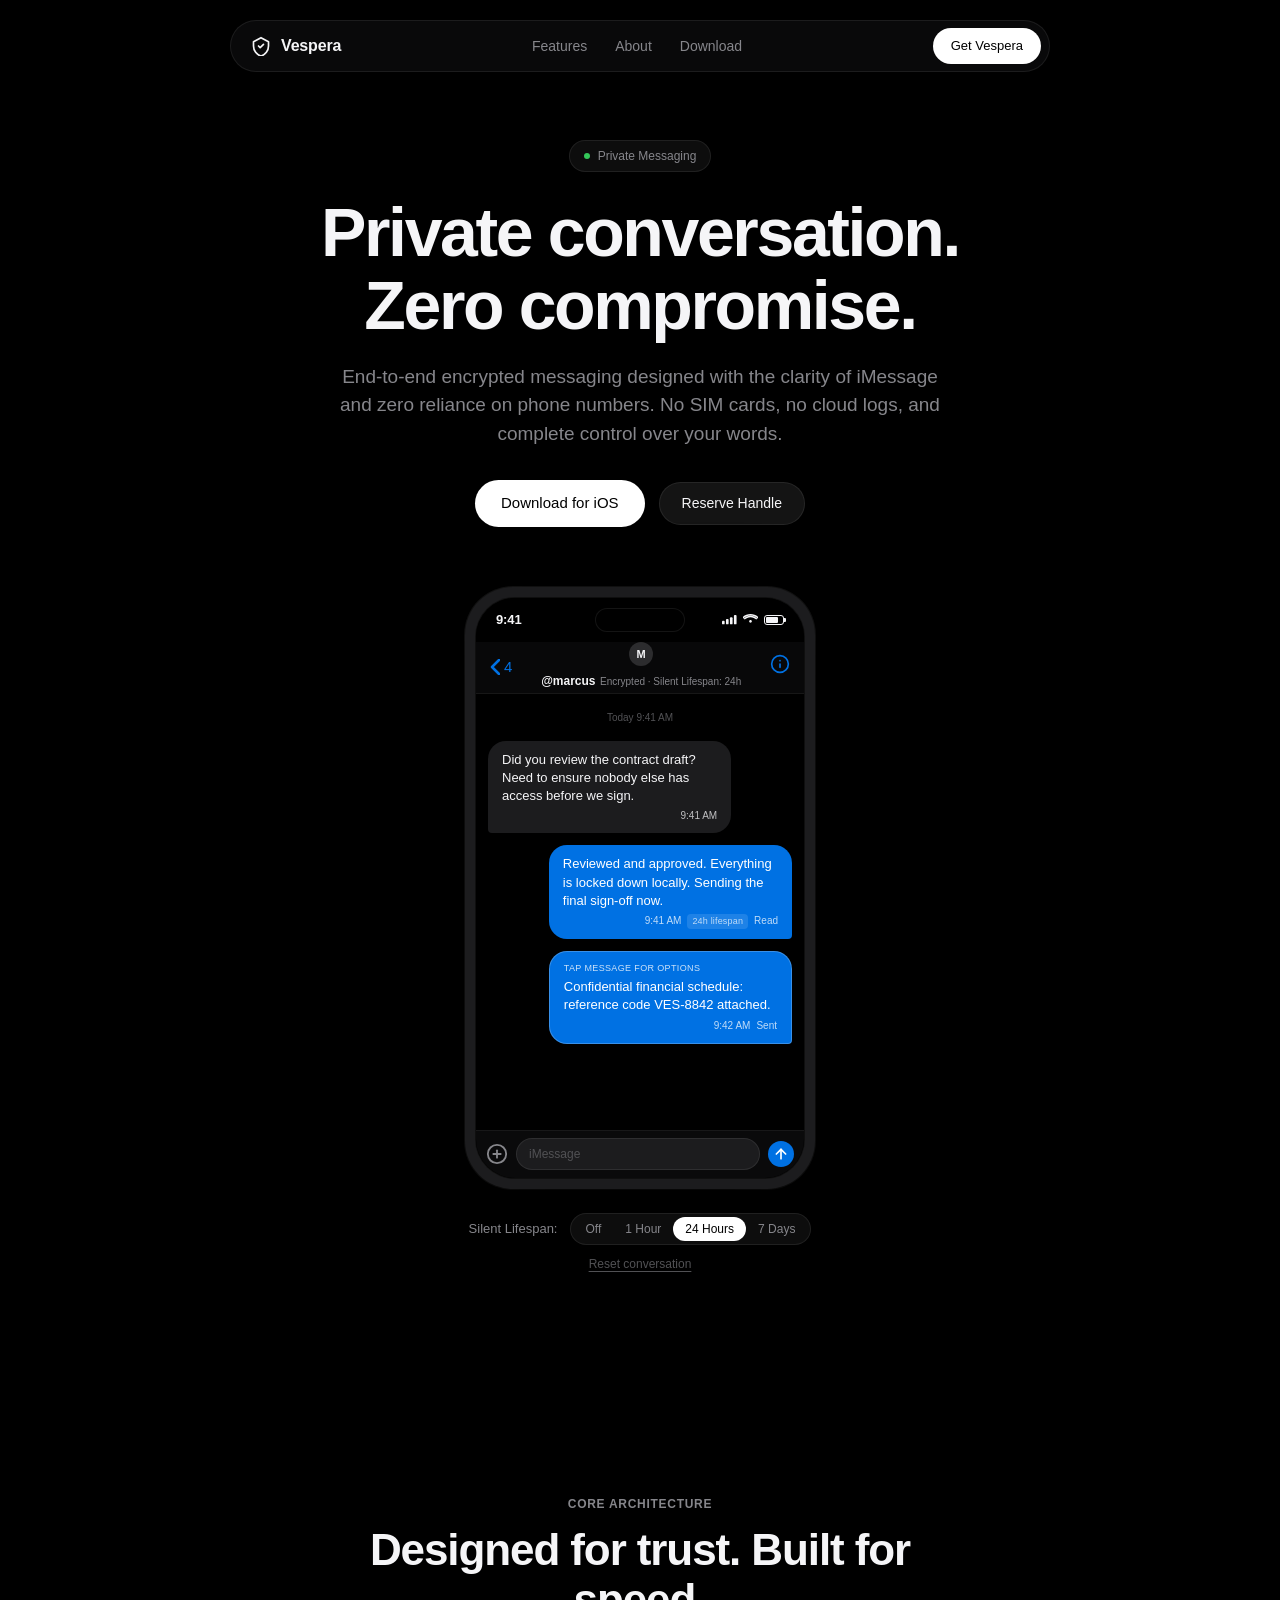
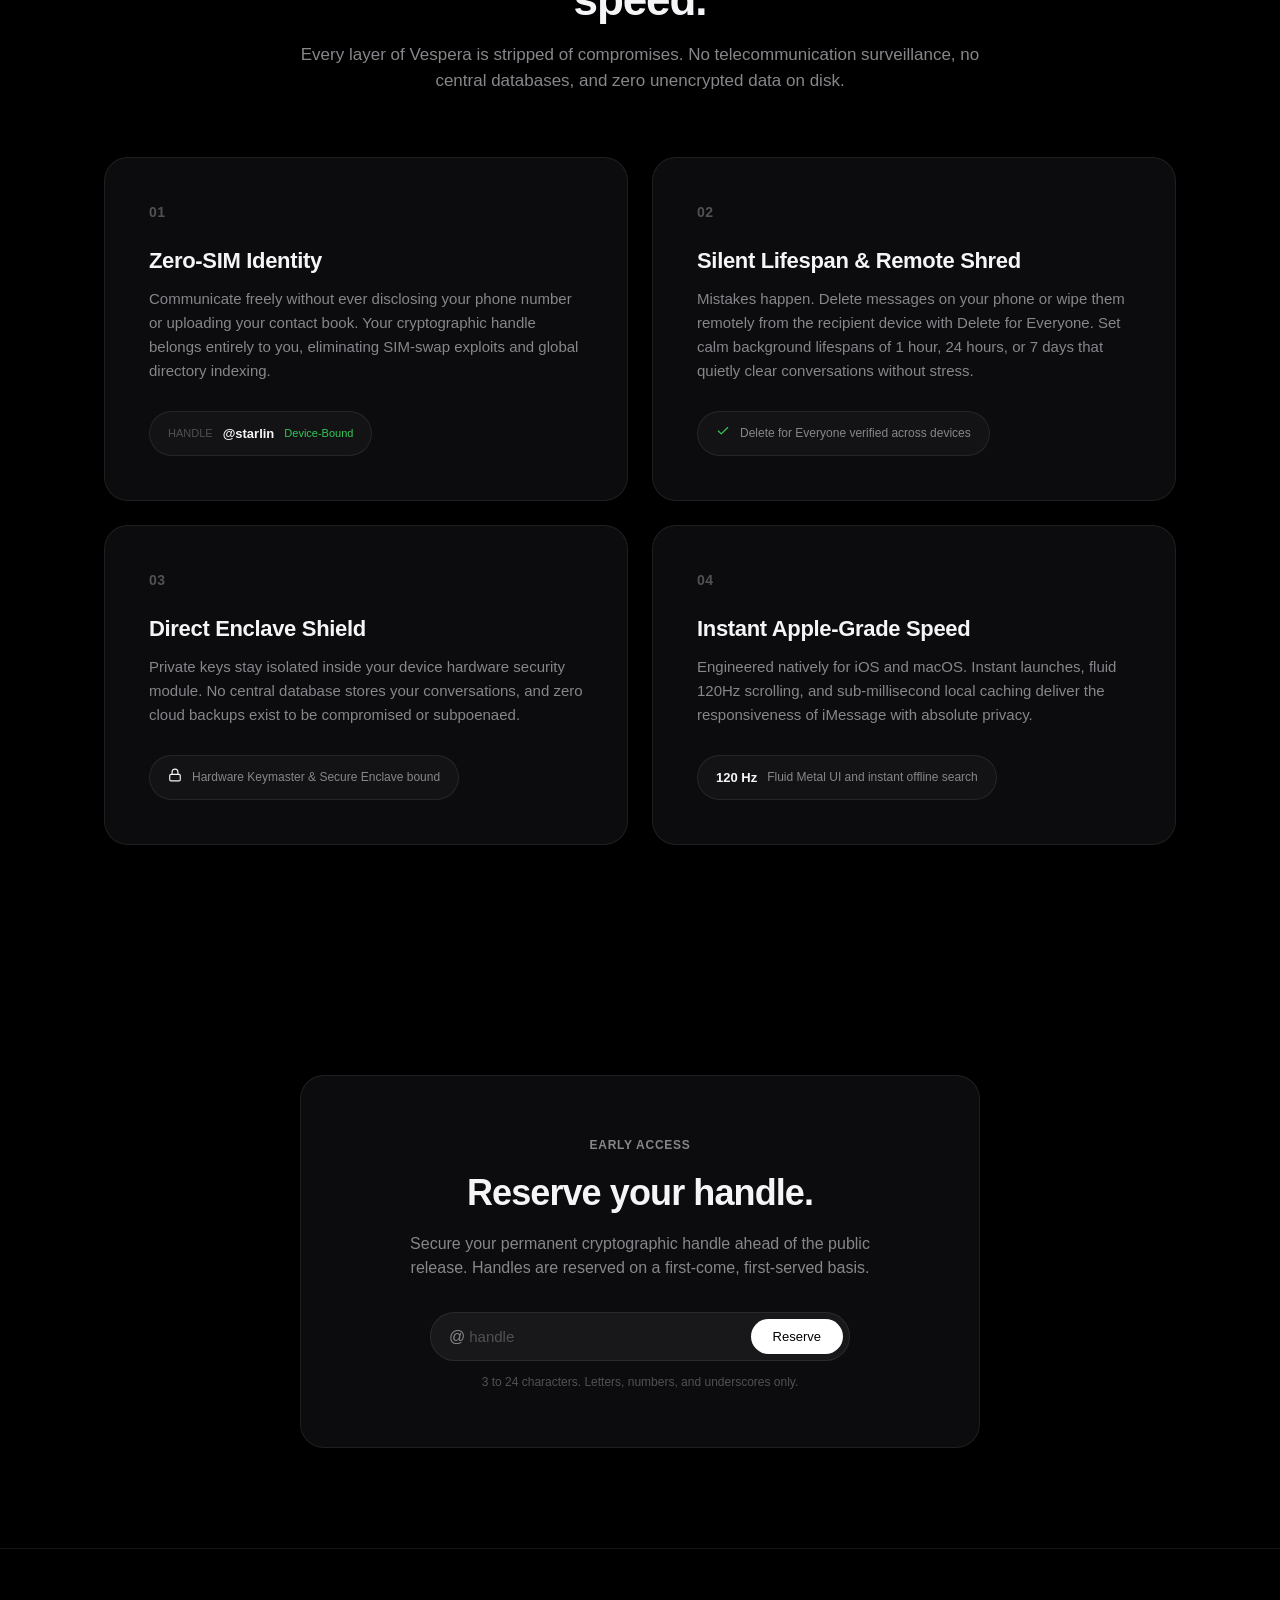
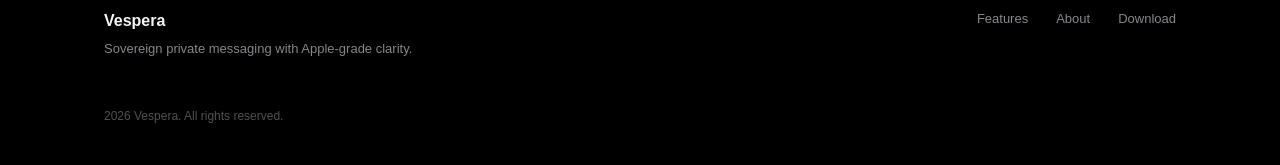
==== commit c08e82f3: "Rebuild interface with Apple design system, iMessage-grade chat preview, and calm lifespan" ====
--- a/index.html
+++ b/index.html
@@ -1,381 +1,386 @@
-<!doctype html>
+<!DOCTYPE html>
 <html lang="en">
 <head>
-  <meta charset="utf-8">
-  <meta name="viewport" content="width=device-width, initial-scale=1, viewport-fit=cover">
-  <meta name="theme-color" content="#05070B">
-  <meta name="description" content="Vespera — Sovereign cryptographic messaging. Zero telephone numbers, zero metadata, hardware enclave security.">
-  <title>Vespera — Private Sovereign Communication</title>
+  <meta charset="UTF-8">
+  <meta name="viewport" content="width=device-width, initial-scale=1.0">
+  <title>Vespera — Private Messaging</title>
+  <meta name="description" content="End-to-end encrypted messaging with zero phone numbers, remote message shredding, and hardware enclave security.">
   <link rel="stylesheet" href="styles.css">
-  <script src="app.js" defer></script>
 </head>
-<body>
-  <div class="page-ambient" aria-hidden="true"></div>
-
-  <header class="site-header">
-    <div class="pill-navbar">
-      <a class="brand" href="index.html" aria-label="Vespera Home">
-        <span class="brand-symbol">V</span>
-        <span>VESPERA</span>
-        <span class="nav-status" title="Network Operational"></span>
+<body class="theme-dark">
+  <!-- Floating Frosted Glass Pill Navbar -->
+  <header class="navbar-wrapper">
+    <nav class="nav-pill" aria-label="Main Navigation">
+      <a href="index.html" class="nav-brand">
+        <svg class="brand-glyph" width="20" height="20" viewBox="0 0 24 24" fill="none" xmlns="http://www.w3.org/2000/svg" aria-hidden="true">
+          <path d="M12 2L3 7V12C3 17.52 6.84 22.74 12 24C17.16 22.74 21 17.52 21 12V7L12 2Z" stroke="#F5F5F7" stroke-width="2" stroke-linecap="round" stroke-linejoin="round"/>
+          <path d="M9 12L11 14L15 10" stroke="#F5F5F7" stroke-width="2" stroke-linecap="round" stroke-linejoin="round"/>
+        </svg>
+        <span class="brand-text">Vespera</span>
       </a>
-      <nav class="nav-links" aria-label="Main Navigation">
-        <a href="#features" class="active">Features</a>
-        <a href="#protocol">Protocol</a>
-        <a href="about.html">About</a>
-        <a href="download.html">Download</a>
-      </nav>
-      <div class="header-actions">
-        <a href="#claim" class="pill-btn pill-btn-primary">Reserve Handle</a>
-      </div>
-      <button class="menu-toggle" id="menu-toggle" aria-label="Toggle navigation" aria-expanded="false">☰</button>
+      
+      <div class="nav-links">
+        <a href="#features" class="nav-link">Features</a>
+        <a href="about.html" class="nav-link">About</a>
+        <a href="download.html" class="nav-link">Download</a>
+      </div>
+
+      <div class="nav-actions">
+        <a href="download.html" class="btn-pill-primary">Get Vespera</a>
+        <button id="menu-toggle" class="nav-menu-btn" aria-label="Toggle menu" aria-expanded="false">
+          <span class="menu-bar"></span>
+          <span class="menu-bar"></span>
+        </button>
+      </div>
+    </nav>
+  </header>
+
+  <!-- Mobile Drawer -->
+  <div id="mobile-drawer" class="mobile-drawer" aria-hidden="true">
+    <div class="mobile-drawer-inner">
+      <a href="#features" class="mobile-nav-link">Features</a>
+      <a href="about.html" class="mobile-nav-link">About</a>
+      <a href="download.html" class="mobile-nav-link">Download</a>
+      <a href="download.html" class="btn-pill-primary mobile-btn">Get Vespera</a>
     </div>
-  </header>
-
-  <div class="mobile-drawer" id="mobile-drawer" aria-hidden="true">
-    <a href="#features">Features</a>
-    <a href="#protocol">Protocol</a>
-    <a href="about.html">About</a>
-    <a href="download.html">Download</a>
-    <a href="#claim" class="pill-btn pill-btn-primary" style="text-align: center;">Reserve Handle</a>
   </div>
 
   <main>
+    <!-- Hero Section -->
     <section class="hero-section">
-      <div class="container">
-        <div class="eyebrow">
-          <span class="status-indicator"></span>
-          <span>Zero-Identifier Protocol</span>
-        </div>
-        <h1 class="hero-title">Private messaging without a phone number.</h1>
-        <p class="hero-desc">End-to-end encrypted chats, zero-knowledge keys, and zero metadata. Sovereign communication designed for absolute confidentiality.</p>
-        <div class="hero-cta">
-          <a href="download.html" class="pill-btn pill-btn-primary">Get Vespera</a>
-          <a href="about.html" class="pill-btn pill-btn-secondary">Read Architecture</a>
-        </div>
-
-        <div class="telemetry-strip">
-          <div class="telemetry-item">
-            <span class="telemetry-dot"></span>
-            <span>Ratchet: <strong>Double Ratchet Active</strong></span>
+      <div class="container hero-container">
+        <div class="hero-badge">
+          <span class="badge-dot"></span>
+          <span class="badge-text">Private Messaging</span>
+        </div>
+        
+        <h1 class="hero-title">
+          Private conversation.<br>Zero compromise.
+        </h1>
+        
+        <p class="hero-subtitle">
+          End-to-end encrypted messaging designed with the clarity of iMessage and zero reliance on phone numbers. No SIM cards, no cloud logs, and complete control over your words.
+        </p>
+
+        <div class="hero-cta-group">
+          <a href="download.html" class="btn-pill-primary">Download for iOS</a>
+          <a href="#claim" class="btn-pill-secondary">Reserve Handle</a>
+        </div>
+
+        <!-- Interactive Centerpiece: iPhone Frame -->
+        <div class="interactive-preview-wrapper">
+          <div class="phone-frame">
+            <div class="phone-bezel">
+              <div class="phone-screen">
+                <!-- Status Bar -->
+                <div class="phone-status-bar">
+                  <span class="status-time">9:41</span>
+                  <div class="dynamic-island"></div>
+                  <div class="status-icons">
+                    <svg width="15" height="11" viewBox="0 0 17 11" fill="#F5F5F7" aria-hidden="true">
+                      <rect x="0" y="7" width="3" height="4" rx="1"/>
+                      <rect x="4.5" y="5" width="3" height="6" rx="1"/>
+                      <rect x="9" y="3" width="3" height="8" rx="1"/>
+                      <rect x="13.5" y="0.5" width="3" height="10.5" rx="1"/>
+                    </svg>
+                    <svg width="15" height="11" viewBox="0 0 16 12" fill="#F5F5F7" aria-hidden="true">
+                      <path d="M8 9.5C8.83 9.5 9.5 8.83 9.5 8C9.5 7.17 8.83 6.5 8 6.5C7.17 6.5 6.5 7.17 6.5 8C6.5 8.83 7.17 9.5 8 9.5ZM8 3.5C10.5 3.5 12.75 4.5 14.36 6.11L15.77 4.7C13.78 2.71 11.03 1.5 8 1.5C4.97 1.5 2.22 2.71 0.23 4.7L1.64 6.11C3.25 4.5 5.5 3.5 8 3.5ZM8 0C11.5 0 14.67 1.45 16.97 3.75L15.56 5.16C13.62 3.22 10.96 2 8 2C5.04 2 2.38 3.22 0.44 5.16L-0.97 3.75C1.33 1.45 4.5 0 8 0Z"/>
+                    </svg>
+                    <div class="battery-icon">
+                      <div class="battery-level"></div>
+                    </div>
+                  </div>
+                </div>
+
+                <!-- Chat Header -->
+                <div class="chat-header">
+                  <div class="chat-back">
+                    <svg width="10" height="16" viewBox="0 0 10 16" fill="none" stroke="#0071E3" stroke-width="2.5" stroke-linecap="round" stroke-linejoin="round" aria-hidden="true">
+                      <polyline points="9 15 2 8 9 1"></polyline>
+                    </svg>
+                    <span class="chat-back-count">4</span>
+                  </div>
+                  <div class="chat-recipient">
+                    <div class="recipient-avatar">M</div>
+                    <div class="recipient-meta">
+                      <span class="recipient-name">@marcus</span>
+                      <span id="chat-lifespan-subtitle" class="recipient-status">Encrypted · Silent Lifespan: 24h</span>
+                    </div>
+                  </div>
+                  <div class="chat-info-btn">
+                    <svg width="20" height="20" viewBox="0 0 24 24" fill="none" stroke="#0071E3" stroke-width="2" stroke-linecap="round" stroke-linejoin="round" aria-hidden="true">
+                      <circle cx="12" cy="12" r="10"></circle>
+                      <line x1="12" y1="16" x2="12" y2="12"></line>
+                      <line x1="12" y1="8" x2="12.01" y2="8"></line>
+                    </svg>
+                  </div>
+                </div>
+
+                <!-- Chat Body -->
+                <div class="chat-body" id="chat-messages">
+                  <div class="chat-timestamp">Today 9:41 AM</div>
+
+                  <div class="message-row received">
+                    <div class="message-bubble incoming">
+                      <p class="bubble-text">Did you review the contract draft? Need to ensure nobody else has access before we sign.</p>
+                      <div class="bubble-meta">
+                        <span class="bubble-time">9:41 AM</span>
+                      </div>
+                    </div>
+                  </div>
+
+                  <div class="message-row sent">
+                    <div class="message-bubble outgoing">
+                      <p class="bubble-text">Reviewed and approved. Everything is locked down locally. Sending the final sign-off now.</p>
+                      <div class="bubble-meta">
+                        <span class="bubble-time">9:41 AM</span>
+                        <span class="bubble-lifespan-tag" id="bubble-lifespan-indicator">24h lifespan</span>
+                        <span class="bubble-read">Read</span>
+                      </div>
+                    </div>
+                  </div>
+
+                  <div class="message-row sent" id="interactive-row">
+                    <div class="message-bubble outgoing interactive-bubble" id="interactive-bubble" role="button" tabindex="0" aria-haspopup="true" aria-expanded="false" title="Tap to open message options">
+                      <div class="bubble-interactive-hint">Tap message for options</div>
+                      <p class="bubble-text" id="interactive-text">Confidential financial schedule: reference code VES-8842 attached.</p>
+                      <div class="bubble-meta">
+                        <span class="bubble-time">9:42 AM</span>
+                        <span class="bubble-status">Sent</span>
+                      </div>
+                    </div>
+
+                    <!-- Native iOS Context Action Menu Popover -->
+                    <div class="action-popover" id="action-popover" aria-hidden="true">
+                      <div class="popover-header">Message Actions</div>
+                      <button type="button" class="popover-item destructive" id="btn-delete-everyone">
+                        <span class="popover-icon">
+                          <svg width="16" height="16" viewBox="0 0 24 24" fill="none" stroke="currentColor" stroke-width="2" stroke-linecap="round" stroke-linejoin="round" aria-hidden="true">
+                            <polyline points="3 6 5 6 21 6"></polyline>
+                            <path d="M19 6V20C19 21.1 18.1 22 17 22H7C5.9 22 5 21.1 5 20V6"></path>
+                            <path d="M10 11V17"></path>
+                            <path d="M14 11V17"></path>
+                          </svg>
+                        </span>
+                        <div class="popover-text">
+                          <span class="popover-title">Delete for Everyone</span>
+                          <span class="popover-sub">Removes message from all devices</span>
+                        </div>
+                      </button>
+                      <button type="button" class="popover-item" id="btn-delete-me">
+                        <span class="popover-icon">
+                          <svg width="16" height="16" viewBox="0 0 24 24" fill="none" stroke="currentColor" stroke-width="2" stroke-linecap="round" stroke-linejoin="round" aria-hidden="true">
+                            <path d="M17.94 17.94A10.07 10.07 0 0 1 12 20C7 20 2.73 16.11 1 12C1.73 10.28 2.87 8.78 4.28 7.61M9.9 4.24A9.12 9.12 0 0 1 12 4C17 4 21.27 7.89 23 12C22.27 13.72 21.13 15.22 19.72 16.39L1 1"></path>
+                          </svg>
+                        </span>
+                        <div class="popover-text">
+                          <span class="popover-title">Delete for Me</span>
+                          <span class="popover-sub">Removes from this device only</span>
+                        </div>
+                      </button>
+                      <button type="button" class="popover-item" id="btn-copy-text">
+                        <span class="popover-icon">
+                          <svg width="16" height="16" viewBox="0 0 24 24" fill="none" stroke="currentColor" stroke-width="2" stroke-linecap="round" stroke-linejoin="round" aria-hidden="true">
+                            <rect x="9" y="9" width="13" height="13" rx="2" ry="2"></rect>
+                            <path d="M5 15H4C2.9 15 2 14.1 2 13V4C2 2.9 2.9 2 4 2H13C14.1 2 15 2.9 15 4V5"></path>
+                          </svg>
+                        </span>
+                        <div class="popover-text">
+                          <span class="popover-title">Copy Text</span>
+                        </div>
+                      </button>
+                      <button type="button" class="popover-item cancel" id="btn-cancel-popover">Cancel</button>
+                    </div>
+                  </div>
+
+                  <!-- Notification Toast inside screen -->
+                  <div class="screen-toast" id="screen-toast" aria-live="polite"></div>
+                </div>
+
+                <!-- Chat Input Bar -->
+                <div class="chat-input-bar">
+                  <div class="input-btn-icon">
+                    <svg width="22" height="22" viewBox="0 0 24 24" fill="none" stroke="#86868B" stroke-width="2" stroke-linecap="round" stroke-linejoin="round" aria-hidden="true">
+                      <circle cx="12" cy="12" r="10"></circle>
+                      <line x1="12" y1="8" x2="12" y2="16"></line>
+                      <line x1="8" y1="12" x2="16" y2="12"></line>
+                    </svg>
+                  </div>
+                  <div class="chat-input-field">
+                    <span>iMessage</span>
+                  </div>
+                  <div class="input-btn-send">
+                    <svg width="16" height="16" viewBox="0 0 24 24" fill="none" stroke="#FFFFFF" stroke-width="2.5" stroke-linecap="round" stroke-linejoin="round" aria-hidden="true">
+                      <line x1="12" y1="19" x2="12" y2="5"></line>
+                      <polyline points="5 12 12 5 19 12"></polyline>
+                    </svg>
+                  </div>
+                </div>
+              </div>
+            </div>
           </div>
-          <div class="telemetry-item">
-            <span class="telemetry-dot cyan"></span>
-            <span>Audit: <strong>0 Cloud Logs</strong></span>
+
+          <!-- Calm Lifespan & Preview Controls -->
+          <div class="preview-controls">
+            <div class="control-group">
+              <span class="control-label">Silent Lifespan:</span>
+              <div class="lifespan-pills" role="radiogroup" aria-label="Silent lifespan setting">
+                <button type="button" class="pill-option" data-lifespan="Off">Off</button>
+                <button type="button" class="pill-option" data-lifespan="1h">1 Hour</button>
+                <button type="button" class="pill-option active" data-lifespan="24h">24 Hours</button>
+                <button type="button" class="pill-option" data-lifespan="7d">7 Days</button>
+              </div>
+            </div>
+            <button type="button" id="btn-reset-preview" class="btn-text-subtle">Reset conversation</button>
           </div>
-          <div class="telemetry-item">
-            <span class="telemetry-dot"></span>
-            <span>Key Storage: <strong>100% Enclave-Bound</strong></span>
-          </div>
-          <div class="telemetry-item">
-            <span class="telemetry-dot cyan"></span>
-            <span>Latency: <strong>&lt;18ms P2P Relay</strong></span>
-          </div>
-        </div>
-
-        <div class="mockup-wrap">
-          <div class="phone-frame">
-            <div class="phone-inner">
-              <div class="phone-island">
-                <span>9:41</span>
-                <div class="island-notch"></div>
-                <span>5G</span>
-              </div>
-              <div class="chat-bar">
-                <div class="chat-peer">
-                  <div class="peer-avatar">M</div>
-                  <div class="peer-meta">
-                    <strong>@marcus</strong>
-                    <span>Encrypted Channel</span>
-                  </div>
-                </div>
-                <div style="font-family: var(--font-mono); font-size: 11px; color: var(--accent-emerald);">E2EE</div>
-              </div>
-              <div class="chat-stream">
-                <div class="bubble bubble-in">
-                  Audit report verified. All relay endpoints show zero persistent logs.
-                  <div class="bubble-meta"><span>09:40</span></div>
-                </div>
-                <div class="bubble bubble-out">
-                  Key exchanges completed. Let's seal the channel and set the burn timer.
-                  <div class="bubble-meta"><span>09:41</span></div>
-                </div>
-                <div class="bubble bubble-decay" id="decay-bubble">
-                  <span id="decay-message">Vespera protocol handshake active. This message self-destructs upon verification.</span>
-                  <div class="bubble-meta"><span>09:41</span></div>
-                </div>
-                <div class="decay-readout">
-                  <span class="readout-label" id="burn-status-display">Timer armed · Standby</span>
-                  <span class="readout-timer" id="burn-timer-display">00:20</span>
-                </div>
-              </div>
-              <div class="decay-controls">
-                <button type="button" class="decay-btn" id="burn-trigger">Trigger Burn Timer</button>
-                <button type="button" class="decay-btn" id="burn-reset">Reset</button>
-              </div>
-            </div>
-          </div>
         </div>
       </div>
     </section>
 
-    <section class="container" id="features">
-      <div class="section-header">
-        <span class="section-label">Architecture</span>
-        <h2 class="section-title">Built for absolute confidentiality.</h2>
-        <p class="section-desc">Hardware-isolated cryptography and zero-identity routing engineered for total independence.</p>
-      </div>
-
-      <div class="feature-grid">
-        <!-- Card 01: Cryptographic Identity Badge -->
-        <article class="feature-card card-span-7">
-          <div class="card-top">
-            <span class="card-num">01</span>
-            <span class="card-tag">Identity Isolation</span>
-          </div>
-          <div class="card-body">
-            <h3>Zero-SIM Cryptographic Identity</h3>
-            <p>No phone number, no email address, and no central identity database. Your Curve25519 public key is your sole network address.</p>
-          </div>
-          <div class="id-badge">
-            <div class="id-badge-header">
-              <div class="id-profile">
-                <div class="id-avatar">0x</div>
-                <div class="id-meta">
-                  <strong>@sovereign_peer</strong>
-                  <div class="id-status-pill">
-                    <span class="telemetry-dot"></span>
-                    <span>Enclave Bound</span>
-                  </div>
-                </div>
-              </div>
-              <div style="font-family: var(--font-mono); font-size: 11px; color: var(--text-tertiary);">Curve25519</div>
-            </div>
-            <div class="id-key-box">
-              <div class="id-key-label">
-                <span>Public Identity Key</span>
-                <span>SHA-256 Verified</span>
-              </div>
-              <div class="id-key-code">x25519:e4f9b872c019d3aa882c50e1948bf817e44a90cd51901a88b</div>
-            </div>
-            <div class="id-badge-footer">
-              <span>Hardware Isolation: Active</span>
-              <span style="color: var(--accent-cyan);">Zero Cloud Indexing</span>
-            </div>
-          </div>
-        </article>
-
-        <!-- Card 02: Interactive Burn Timer / Scrubber -->
-        <article class="feature-card card-span-5">
-          <div class="card-top">
-            <span class="card-num">02</span>
-            <span class="card-tag">Ephemeral Storage</span>
-          </div>
-          <div class="card-body">
-            <h3>Interactive Burn Timer</h3>
-            <p>Configurable cryptographic half-life decay. Messages shred locally from volatile memory without leaving orphaned storage artifacts.</p>
-          </div>
-          <div class="interactive-burn-box">
-            <div class="burn-scrubber-top">
-              <span style="color: var(--text-secondary);">Decay Lifespan:</span>
-              <span class="burn-scrubber-time" id="scrubber-time-val">30s</span>
-            </div>
-            <div class="burn-slider-wrap">
-              <input type="range" class="burn-range" id="burn-scrubber-input" min="5" max="60" value="30" step="5">
-            </div>
-            <div class="burn-preview-text" id="burn-scrubber-preview">
-              Encrypted ephemeral payload initialized. Memory will zero at expiration.
-            </div>
-          </div>
-        </article>
-
-        <!-- Card 03: Acoustic Wave Visualizer -->
-        <article class="feature-card card-span-6">
-          <div class="card-top">
-            <span class="card-num">03</span>
-            <span class="card-tag">Local Telemetry</span>
-          </div>
-          <div class="card-body">
-            <h3>Acoustic Proximity Bump</h3>
-            <p>Zero-network physical pairing over near-ultrasound acoustic telemetry. Verify identity fingerprints in person without camera scans or RF beacons.</p>
-          </div>
-          <div class="acoustic-visualizer">
-            <div class="wave-bars" id="acoustic-wave-bars">
-              <div class="wave-bar" style="height: 35%;"></div>
-              <div class="wave-bar" style="height: 55%;"></div>
-              <div class="wave-bar" style="height: 80%;"></div>
-              <div class="wave-bar" style="height: 45%;"></div>
-              <div class="wave-bar" style="height: 90%;"></div>
-              <div class="wave-bar active" style="height: 100%;"></div>
-              <div class="wave-bar" style="height: 75%;"></div>
-              <div class="wave-bar" style="height: 50%;"></div>
-              <div class="wave-bar" style="height: 65%;"></div>
-              <div class="wave-bar" style="height: 30%;"></div>
-              <div class="wave-bar" style="height: 85%;"></div>
-              <div class="wave-bar" style="height: 40%;"></div>
-              <div class="wave-bar" style="height: 60%;"></div>
-              <div class="wave-bar" style="height: 25%;"></div>
-            </div>
-            <div class="acoustic-meta">
-              <span>Carrier: <strong>19.2 kHz Ultrasound</strong></span>
-              <span style="color: var(--accent-emerald);">0ms P2P Acoustic Link</span>
-            </div>
-          </div>
-        </article>
-
-        <!-- Card 04: Hardware Sensor G-Force Meter -->
-        <article class="feature-card card-span-6">
-          <div class="card-top">
-            <span class="card-num">04</span>
-            <span class="card-tag">Hardware Safety</span>
-          </div>
-          <div class="card-body">
-            <h3>Kinetic Panic Sensor</h3>
-            <p>Physical duress response. A rapid multi-axis shake sensor triggers instant ephemeral key erasure from volatile RAM within milliseconds.</p>
-          </div>
-          <div class="sensor-meter-box">
-            <div class="gforce-dial">
-              <div class="gforce-axis">
-                <span>Accelerometer X</span>
-                <strong id="gforce-x">0.02 G</strong>
-              </div>
-              <div class="gforce-axis">
-                <span>Accelerometer Y</span>
-                <strong id="gforce-y">0.98 G</strong>
-              </div>
-              <div class="gforce-axis">
-                <span>Trigger Threshold</span>
-                <strong style="color: var(--accent-cyan);">4.50 G</strong>
-              </div>
-              <div class="gforce-status-badge">
-                Armed &middot; 5ms RAM Purge
-              </div>
-            </div>
-          </div>
-        </article>
-
-        <!-- Card 05: Native Clients Preview -->
-        <article class="feature-card card-span-12">
-          <div class="card-top">
-            <span class="card-num">05</span>
-            <span class="card-tag">Native Clients</span>
-          </div>
-          <div class="card-body">
-            <h3>Native iPhone &amp; Mac Sovereign Environment</h3>
-            <p>Engineered natively in Swift and Metal for iOS and macOS. Hardware-backed Secure Enclave key storage, instant launch, and zero background telemetry drain.</p>
-          </div>
-          <div class="desktop-preview-frame">
-            <div class="desktop-titlebar">
-              <div class="window-dots">
-                <span class="window-dot" style="background: #FF5F56;"></span>
-                <span class="window-dot" style="background: #FFBD2E;"></span>
-                <span class="window-dot" style="background: #27C93F;"></span>
-              </div>
-              <div style="font-family: var(--font-mono); font-size: 11px; color: var(--text-tertiary);">Vespera &mdash; Enclave Session [Secure]</div>
-              <div style="font-family: var(--font-mono); font-size: 10px; color: var(--accent-emerald);">● Online</div>
-            </div>
-            <div class="desktop-content">
-              <div class="desktop-sidebar">
-                <div class="desktop-channel-pill active"># sovereign-chat</div>
-                <div class="desktop-channel-pill"># relays-direct</div>
-                <div class="desktop-channel-pill"># ephemeral-keys</div>
-              </div>
-              <div class="desktop-main">
-                <div>[System]: Session key ratchet synchronized with Curve25519 peer.</div>
-                <div style="color: var(--accent-cyan);">[Local RAM]: Ephemeral buffers verified clear of plaintext cache.</div>
-                <div style="display: flex; justify-content: space-between; margin-top: 16px; border-top: 1px solid var(--surface-border-subtle); padding-top: 10px;">
-                  <span>Channel Integrity: 100%</span>
-                  <span style="color: var(--text-tertiary);">Zero Central Logs</span>
-                </div>
-              </div>
-            </div>
-          </div>
-        </article>
-      </div>
-    </section>
-
-    <section class="protocol-section" id="protocol">
+    <!-- 4 Numbered Apple-Style Feature Sections -->
+    <section class="features-section" id="features">
       <div class="container">
         <div class="section-header">
-          <span class="section-label">Cryptography</span>
-          <h2 class="section-title">A clean protocol stack.</h2>
-        </div>
-        <div class="protocol-grid">
-          <div class="protocol-box">
-            <h4>Blind Relay Network</h4>
-            <p>Relay nodes forward ciphertext envelopes with zero visibility into sender or recipient network addresses.</p>
-          </div>
-          <div class="protocol-box">
-            <h4>Double-Ratchet Sessions</h4>
-            <p>Every single message derives a fresh session key, ensuring complete forward secrecy and break-in recovery.</p>
-          </div>
-          <div class="protocol-box">
-            <h4>Zero Metadata Footprint</h4>
-            <p>No contact graph generated, no delivery receipts indexed, and no activity timestamps retained on network nodes.</p>
-          </div>
+          <span class="section-tag">Core Architecture</span>
+          <h2 class="section-title">Designed for trust. Built for speed.</h2>
+          <p class="section-subtitle">
+            Every layer of Vespera is stripped of compromises. No telecommunication surveillance, no central databases, and zero unencrypted data on disk.
+          </p>
+        </div>
+
+        <div class="features-grid">
+          <!-- 01 Zero-SIM Identity -->
+          <article class="feature-card">
+            <div class="card-number">01</div>
+            <h3 class="card-title">Zero-SIM Identity</h3>
+            <p class="card-desc">
+              Communicate freely without ever disclosing your phone number or uploading your contact book. Your cryptographic handle belongs entirely to you, eliminating SIM-swap exploits and global directory indexing.
+            </p>
+            <div class="card-visual">
+              <div class="pill-tag-demo">
+                <span class="tag-label">Handle</span>
+                <span class="tag-value">@starlin</span>
+                <span class="tag-status">Device-Bound</span>
+              </div>
+            </div>
+          </article>
+
+          <!-- 02 Silent Lifespan & Remote Shred -->
+          <article class="feature-card">
+            <div class="card-number">02</div>
+            <h3 class="card-title">Silent Lifespan & Remote Shred</h3>
+            <p class="card-desc">
+              Mistakes happen. Delete messages on your phone or wipe them remotely from the recipient device with Delete for Everyone. Set calm background lifespans of 1 hour, 24 hours, or 7 days that quietly clear conversations without stress.
+            </p>
+            <div class="card-visual">
+              <div class="shred-badge-demo">
+                <span class="shred-status-icon">
+                  <svg width="14" height="14" viewBox="0 0 24 24" fill="none" stroke="#34C759" stroke-width="2" stroke-linecap="round" stroke-linejoin="round" aria-hidden="true">
+                    <polyline points="20 6 9 17 4 12"></polyline>
+                  </svg>
+                </span>
+                <span class="shred-status-text">Delete for Everyone verified across devices</span>
+              </div>
+            </div>
+          </article>
+
+          <!-- 03 Direct Enclave Shield -->
+          <article class="feature-card">
+            <div class="card-number">03</div>
+            <h3 class="card-title">Direct Enclave Shield</h3>
+            <p class="card-desc">
+              Private keys stay isolated inside your device hardware security module. No central database stores your conversations, and zero cloud backups exist to be compromised or subpoenaed.
+            </p>
+            <div class="card-visual">
+              <div class="enclave-badge-demo">
+                <span class="enclave-icon">
+                  <svg width="14" height="14" viewBox="0 0 24 24" fill="none" stroke="#F5F5F7" stroke-width="2" stroke-linecap="round" stroke-linejoin="round" aria-hidden="true">
+                    <rect x="3" y="11" width="18" height="11" rx="2" ry="2"></rect>
+                    <path d="M7 11V7C7 4.24 9.24 2 12 2C14.76 2 17 4.24 17 7V11"></path>
+                  </svg>
+                </span>
+                <span class="enclave-text">Hardware Keymaster & Secure Enclave bound</span>
+              </div>
+            </div>
+          </article>
+
+          <!-- 04 Instant Apple-Grade Speed -->
+          <article class="feature-card">
+            <div class="card-number">04</div>
+            <h3 class="card-title">Instant Apple-Grade Speed</h3>
+            <p class="card-desc">
+              Engineered natively for iOS and macOS. Instant launches, fluid 120Hz scrolling, and sub-millisecond local caching deliver the responsiveness of iMessage with absolute privacy.
+            </p>
+            <div class="card-visual">
+              <div class="performance-badge-demo">
+                <span class="perf-stat">120 Hz</span>
+                <span class="perf-label">Fluid Metal UI and instant offline search</span>
+              </div>
+            </div>
+          </article>
         </div>
       </div>
     </section>
 
+    <!-- Handle Claim Section -->
     <section class="claim-section" id="claim">
-      <div class="container claim-wrap">
-        <span class="section-label">Early Access</span>
-        <h2 class="section-title">Claim your sovereign handle.</h2>
-        <p style="color: var(--text-secondary); margin-top: 12px; font-size: 15px;">Reserve your unique cryptographic handle ahead of public client releases.</p>
-        <form class="claim-form" id="claim-form">
-          <div class="claim-input-box">
-            <span class="claim-prefix">@</span>
-            <input type="text" class="claim-input" id="claim-input" placeholder="handle" required maxlength="24">
-          </div>
-          <button type="submit" class="pill-btn pill-btn-primary">Reserve</button>
-        </form>
-        <span class="claim-note">Handles are 3–24 alphanumeric characters.</span>
+      <div class="container claim-container">
+        <div class="claim-card">
+          <span class="section-tag">Early Access</span>
+          <h2 class="claim-title">Reserve your handle.</h2>
+          <p class="claim-desc">
+            Secure your permanent cryptographic handle ahead of the public release. Handles are reserved on a first-come, first-served basis.
+          </p>
+
+          <form id="claim-form" class="claim-form" novalidate>
+            <div class="claim-input-group">
+              <span class="input-prefix">@</span>
+              <input type="text" id="claim-input" class="claim-input" placeholder="handle" autocomplete="off" spellcheck="false" required maxlength="24">
+              <button type="submit" class="btn-pill-primary claim-submit">Reserve</button>
+            </div>
+            <span class="claim-helper">3 to 24 characters. Letters, numbers, and underscores only.</span>
+          </form>
+        </div>
       </div>
     </section>
   </main>
 
-  <footer class="site-footer">
-    <div class="container">
+  <!-- Reservation Confirmation Modal -->
+  <div id="claim-modal" class="modal-backdrop" aria-hidden="true" role="dialog" aria-labelledby="modal-title">
+    <div class="modal-card">
+      <div class="modal-icon">
+        <svg width="24" height="24" viewBox="0 0 24 24" fill="none" stroke="#34C759" stroke-width="2.5" stroke-linecap="round" stroke-linejoin="round" aria-hidden="true">
+          <polyline points="20 6 9 17 4 12"></polyline>
+        </svg>
+      </div>
+      <h3 id="modal-title" class="modal-title">Handle Reserved</h3>
+      <p class="modal-body">
+        The handle <strong id="modal-handle-text">@handle</strong> has been reserved for your device. You will receive first priority when Vespera launches.
+      </p>
+      <button type="button" id="modal-close" class="btn-pill-primary modal-action">Done</button>
+    </div>
+  </div>
+
+  <!-- Minimal Apple-Grade Footer -->
+  <footer class="footer">
+    <div class="container footer-container">
       <div class="footer-top">
-        <div>
-          <a class="brand" href="index.html">
-            <span class="brand-symbol">V</span>
-            <span>VESPERA</span>
-          </a>
-          <p style="color: var(--text-secondary); font-size: 13px; margin-top: 12px; max-width: 280px;">Sovereign, zero-identifier private communication platform.</p>
-        </div>
-        <div class="footer-nav">
-          <div class="footer-col">
-            <h5>Navigation</h5>
-            <ul>
-              <li><a href="index.html">Platform</a></li>
-              <li><a href="about.html">About</a></li>
-              <li><a href="download.html">Download</a></li>
-            </ul>
-          </div>
-          <div class="footer-col">
-            <h5>Protocol</h5>
-            <ul>
-              <li><a href="about.html#cryptography">Cryptography</a></li>
-              <li><a href="about.html#philosophy">Philosophy</a></li>
-              <li><a href="download.html#specs">System Specs</a></li>
-            </ul>
-          </div>
+        <div class="footer-brand">
+          <span class="brand-text">Vespera</span>
+          <p class="footer-tagline">Sovereign private messaging with Apple-grade clarity.</p>
+        </div>
+        <div class="footer-links">
+          <a href="#features" class="footer-link">Features</a>
+          <a href="about.html" class="footer-link">About</a>
+          <a href="download.html" class="footer-link">Download</a>
         </div>
       </div>
       <div class="footer-bottom">
-        <span>VESPERA ARCHITECTURE · SOVEREIGN PROTOCOL</span>
-        <span>ZERO METADATA · ZERO SIM</span>
+        <p class="copyright">2026 Vespera. All rights reserved.</p>
       </div>
     </div>
   </footer>
 
-  <div class="modal-overlay" id="claim-modal" role="dialog" aria-modal="true">
-    <div class="modal-card">
-      <h3 id="modal-handle-text">@handle</h3>
-      <p>Handle preview recorded. No phone number or personal details required. Early access invitations will route through verified blind keys.</p>
-      <button type="button" class="pill-btn pill-btn-primary" id="modal-close" style="width: 100%;">Close</button>
-    </div>
-  </div>
+  <script src="app.js"></script>
 </body>
 </html>
--- a/styles.css
+++ b/styles.css
@@ -1,1150 +1,1289 @@
+/* ==========================================================================
+   Vespera — Apple-Grade Design System
+   ========================================================================== */
+
 :root {
-  color-scheme: dark;
-  --bg: #05070B;
-  --bg-gradient: radial-gradient(circle at 50% -10%, #0d1627 0%, #05070b 60%);
-  --surface: #0A0D14;
-  --surface-subtle: #0E131F;
-  --surface-elevated: #131927;
-  --surface-border: rgba(255, 255, 255, 0.08);
-  --surface-border-subtle: rgba(255, 255, 255, 0.04);
-  --surface-border-hover: rgba(255, 255, 255, 0.18);
-  --surface-border-active: rgba(56, 189, 248, 0.35);
-
-  --text-primary: #F8FAFC;
-  --text-secondary: #94A3B8;
-  --text-tertiary: #64748B;
-
-  --accent-cyan: #38BDF8;
-  --accent-blue: #2563EB;
-  --accent-emerald: #10B981;
-  --accent-purple: #818CF8;
-  --accent-glow-cyan: rgba(56, 189, 248, 0.15);
-  --accent-glow-emerald: rgba(16, 185, 129, 0.15);
-
-  --accent-pill-bg: #F8FAFC;
-  --accent-pill-text: #05070B;
-
-  --font-sans: -apple-system, BlinkMacSystemFont, "SF Pro Display", "SF Pro Text", "Inter", "Helvetica Neue", sans-serif;
-  --font-mono: "SF Mono", "Space Mono", Menlo, Consolas, monospace;
-}
-
-* {
+  --bg-primary: #000000;
+  --bg-surface: #0C0C0E;
+  --bg-card: #141417;
+  --bg-card-hover: #1C1C20;
+  
+  --border-subtle: rgba(255, 255, 255, 0.08);
+  --border-strong: rgba(255, 255, 255, 0.16);
+  --border-focus: rgba(255, 255, 255, 0.28);
+  
+  --text-primary: #F5F5F7;
+  --text-secondary: #86868B;
+  --text-tertiary: #515154;
+  
+  --accent-blue: #0071E3;
+  --accent-blue-hover: #0077ED;
+  --accent-green: #34C759;
+  --accent-destructive: #FF453A;
+  
+  --bubble-incoming: #1C1C1E;
+  --bubble-outgoing: #0071E3;
+  
+  --font-system: -apple-system, BlinkMacSystemFont, "SF Pro Display", "SF Pro Text", "Helvetica Neue", Helvetica, Arial, sans-serif;
+  --radius-pill: 999px;
+  --radius-card: 24px;
+  --radius-modal: 20px;
+}
+
+*, *::before, *::after {
   box-sizing: border-box;
   margin: 0;
   padding: 0;
 }
 
 html {
+  font-family: var(--font-system);
+  background-color: var(--bg-primary);
+  color: var(--text-primary);
   scroll-behavior: smooth;
-  background-color: var(--bg);
-}
-
-body {
-  background-color: var(--bg);
-  background-image: var(--bg-gradient);
-  background-repeat: no-repeat;
-  color: var(--text-primary);
-  font-family: var(--font-sans);
   -webkit-font-smoothing: antialiased;
   -moz-osx-font-smoothing: grayscale;
+}
+
+body {
+  background-color: var(--bg-primary);
+  color: var(--text-primary);
   line-height: 1.5;
   overflow-x: hidden;
   min-height: 100vh;
 }
 
-/* Ambient dynamic background glows */
-.page-ambient {
+a {
+  color: inherit;
+  text-decoration: none;
+}
+
+button {
+  font-family: inherit;
+  border: none;
+  background: none;
+  cursor: pointer;
+}
+
+input {
+  font-family: inherit;
+}
+
+.container {
+  width: 100%;
+  max-width: 1120px;
+  margin: 0 auto;
+  padding: 0 24px;
+}
+
+/* ==========================================================================
+   Navigation (Floating Frosted Glass Pill)
+   ========================================================================== */
+
+.navbar-wrapper {
+  position: fixed;
+  top: 20px;
+  left: 0;
+  width: 100%;
+  display: flex;
+  justify-content: center;
+  z-index: 1000;
+  pointer-events: none;
+  padding: 0 20px;
+}
+
+.nav-pill {
+  pointer-events: auto;
+  display: flex;
+  align-items: center;
+  justify-content: space-between;
+  width: 100%;
+  max-width: 820px;
+  height: 52px;
+  padding: 0 8px 0 20px;
+  background: rgba(12, 12, 14, 0.78);
+  backdrop-filter: blur(24px);
+  -webkit-backdrop-filter: blur(24px);
+  border: 1px solid var(--border-subtle);
+  border-radius: var(--radius-pill);
+  box-shadow: 0 16px 36px rgba(0, 0, 0, 0.5);
+  transition: border-color 0.2s ease;
+}
+
+.nav-pill:hover {
+  border-color: var(--border-strong);
+}
+
+.nav-brand {
+  display: flex;
+  align-items: center;
+  gap: 10px;
+  font-weight: 600;
+  font-size: 16px;
+  letter-spacing: -0.01em;
+  color: var(--text-primary);
+}
+
+.brand-glyph {
+  display: block;
+}
+
+.nav-links {
+  display: flex;
+  align-items: center;
+  gap: 28px;
+}
+
+.nav-link {
+  font-size: 14px;
+  color: var(--text-secondary);
+  transition: color 0.15s ease;
+}
+
+.nav-link:hover,
+.nav-link.active {
+  color: var(--text-primary);
+}
+
+.nav-actions {
+  display: flex;
+  align-items: center;
+  gap: 12px;
+}
+
+.btn-pill-primary {
+  display: inline-flex;
+  align-items: center;
+  justify-content: center;
+  background: #FFFFFF;
+  color: #000000;
+  font-size: 13px;
+  font-weight: 500;
+  padding: 8px 18px;
+  border-radius: var(--radius-pill);
+  transition: transform 0.15s ease, opacity 0.15s ease;
+  white-space: nowrap;
+}
+
+.btn-pill-primary:hover {
+  opacity: 0.92;
+  transform: scale(0.99);
+}
+
+.btn-pill-secondary {
+  display: inline-flex;
+  align-items: center;
+  justify-content: center;
+  background: rgba(255, 255, 255, 0.08);
+  color: var(--text-primary);
+  font-size: 14px;
+  font-weight: 500;
+  padding: 10px 22px;
+  border-radius: var(--radius-pill);
+  border: 1px solid var(--border-subtle);
+  transition: background-color 0.15s ease, border-color 0.15s ease;
+}
+
+.btn-pill-secondary:hover {
+  background: rgba(255, 255, 255, 0.12);
+  border-color: var(--border-strong);
+}
+
+.nav-menu-btn {
+  display: none;
+  flex-direction: column;
+  justify-content: center;
+  gap: 5px;
+  width: 36px;
+  height: 36px;
+  padding: 6px;
+}
+
+.menu-bar {
+  display: block;
+  width: 100%;
+  height: 2px;
+  background-color: var(--text-primary);
+  border-radius: 1px;
+  transition: transform 0.2s ease, opacity 0.2s ease;
+}
+
+/* Mobile Drawer */
+.mobile-drawer {
+  position: fixed;
+  top: 0;
+  left: 0;
+  width: 100%;
+  height: 100vh;
+  background: rgba(0, 0, 0, 0.95);
+  backdrop-filter: blur(24px);
+  -webkit-backdrop-filter: blur(24px);
+  z-index: 999;
+  display: flex;
+  flex-direction: column;
+  justify-content: center;
+  align-items: center;
+  opacity: 0;
+  pointer-events: none;
+  transition: opacity 0.25s ease;
+}
+
+.mobile-drawer.open {
+  opacity: 1;
+  pointer-events: auto;
+}
+
+.mobile-drawer-inner {
+  display: flex;
+  flex-direction: column;
+  align-items: center;
+  gap: 28px;
+}
+
+.mobile-nav-link {
+  font-size: 20px;
+  font-weight: 500;
+  color: var(--text-secondary);
+}
+
+.mobile-nav-link.active,
+.mobile-nav-link:hover {
+  color: var(--text-primary);
+}
+
+.mobile-btn {
+  font-size: 16px;
+  padding: 12px 28px;
+}
+
+/* ==========================================================================
+   Hero Section
+   ========================================================================== */
+
+.hero-section {
+  padding-top: 140px;
+  padding-bottom: 90px;
+  text-align: center;
+}
+
+.hero-container {
+  display: flex;
+  flex-direction: column;
+  align-items: center;
+}
+
+.hero-badge {
+  display: inline-flex;
+  align-items: center;
+  gap: 8px;
+  padding: 6px 14px;
+  background: rgba(255, 255, 255, 0.05);
+  border: 1px solid var(--border-subtle);
+  border-radius: var(--radius-pill);
+  font-size: 12px;
+  font-weight: 500;
+  color: var(--text-secondary);
+  margin-bottom: 24px;
+}
+
+.badge-dot {
+  width: 6px;
+  height: 6px;
+  background-color: var(--accent-green);
+  border-radius: 50%;
+}
+
+.hero-title {
+  font-size: clamp(40px, 6vw, 68px);
+  font-weight: 600;
+  line-height: 1.08;
+  letter-spacing: -0.035em;
+  color: var(--text-primary);
+  margin-bottom: 20px;
+  max-width: 820px;
+}
+
+.hero-subtitle {
+  font-size: clamp(16px, 2vw, 19px);
+  line-height: 1.5;
+  color: var(--text-secondary);
+  max-width: 620px;
+  margin-bottom: 32px;
+}
+
+.hero-cta-group {
+  display: flex;
+  align-items: center;
+  gap: 14px;
+  margin-bottom: 60px;
+}
+
+.hero-cta-group .btn-pill-primary {
+  font-size: 15px;
+  padding: 12px 26px;
+}
+
+/* ==========================================================================
+   Interactive Centerpiece: iPhone Hardware Mockup
+   ========================================================================== */
+
+.interactive-preview-wrapper {
+  width: 100%;
+  max-width: 480px;
+  margin: 0 auto;
+  display: flex;
+  flex-direction: column;
+  align-items: center;
+}
+
+.phone-frame {
+  width: 350px;
+  max-width: 100%;
+  border-radius: 48px;
+  background: #1C1C1E;
+  padding: 10px;
+  box-shadow: 
+    0 30px 80px rgba(0, 0, 0, 0.8),
+    0 0 0 1px rgba(255, 255, 255, 0.08);
+}
+
+.phone-bezel {
+  background: #000000;
+  border-radius: 40px;
+  overflow: hidden;
+  border: 1px solid rgba(255, 255, 255, 0.06);
+}
+
+.phone-screen {
+  background: #000000;
+  display: flex;
+  flex-direction: column;
+  height: 580px;
+  position: relative;
+  overflow: hidden;
+}
+
+/* Status Bar */
+.phone-status-bar {
+  height: 44px;
+  padding: 0 20px;
+  display: flex;
+  align-items: center;
+  justify-content: space-between;
+  position: relative;
+  z-index: 10;
+}
+
+.status-time {
+  font-size: 13px;
+  font-weight: 600;
+  color: var(--text-primary);
+  letter-spacing: -0.01em;
+}
+
+.dynamic-island {
   position: absolute;
-  top: 0;
+  top: 10px;
   left: 50%;
   transform: translateX(-50%);
-  width: 100%;
-  max-width: 1400px;
-  height: 900px;
-  background: 
-    radial-gradient(circle at 50% 8%, rgba(56, 189, 248, 0.09) 0%, transparent 55%),
-    radial-gradient(circle at 18% 22%, rgba(16, 185, 129, 0.06) 0%, transparent 45%),
-    radial-gradient(circle at 82% 28%, rgba(129, 140, 248, 0.07) 0%, transparent 48%);
-  pointer-events: none;
-  z-index: 0;
-}
-
-.container {
-  width: 100%;
-  max-width: 1180px;
-  margin: 0 auto;
-  padding: 0 clamp(20px, 4vw, 40px);
-}
-
-/* Floating Frosted Glass Pill Navbar */
-.site-header {
-  position: sticky;
-  top: 18px;
-  z-index: 100;
-  display: flex;
-  justify-content: center;
-  padding: 0 16px;
-  pointer-events: none;
-}
-
-.pill-navbar {
-  pointer-events: auto;
+  width: 90px;
+  height: 24px;
+  background-color: #000000;
+  border-radius: 20px;
+  border: 1px solid rgba(255, 255, 255, 0.08);
+}
+
+.status-icons {
+  display: flex;
+  align-items: center;
+  gap: 6px;
+}
+
+.battery-icon {
+  width: 20px;
+  height: 10px;
+  border: 1px solid #F5F5F7;
+  border-radius: 3px;
+  padding: 1px;
+  position: relative;
+}
+
+.battery-icon::after {
+  content: '';
+  position: absolute;
+  right: -3px;
+  top: 2px;
+  width: 2px;
+  height: 4px;
+  background-color: #F5F5F7;
+  border-radius: 0 1px 1px 0;
+}
+
+.battery-level {
+  width: 75%;
+  height: 100%;
+  background-color: #F5F5F7;
+  border-radius: 1px;
+}
+
+/* Chat Header inside Screen */
+.chat-header {
+  height: 52px;
+  padding: 0 14px;
   display: flex;
   align-items: center;
   justify-content: space-between;
-  gap: 32px;
-  padding: 8px 10px 8px 18px;
-  background: rgba(10, 13, 20, 0.72);
-  backdrop-filter: blur(24px) saturate(180%);
-  -webkit-backdrop-filter: blur(24px) saturate(180%);
-  border: 1px solid rgba(255, 255, 255, 0.1);
-  border-radius: 980px;
-  box-shadow: 0 16px 40px -8px rgba(0, 0, 0, 0.65), 0 0 0 1px rgba(255, 255, 255, 0.04) inset;
-  transition: all 0.25s ease;
-  max-width: 760px;
-  width: 100%;
-}
-
-.pill-navbar:hover {
-  border-color: rgba(255, 255, 255, 0.16);
-  box-shadow: 0 20px 48px -8px rgba(0, 0, 0, 0.75), 0 0 24px -4px rgba(56, 189, 248, 0.12);
-}
-
-.brand {
-  display: flex;
-  align-items: center;
-  gap: 10px;
-  text-decoration: none;
-  color: var(--text-primary);
-  font-weight: 600;
-  font-size: 14px;
-  letter-spacing: 0.12em;
-}
-
-.brand-symbol {
+  border-bottom: 1px solid rgba(255, 255, 255, 0.06);
+  background: rgba(12, 12, 14, 0.7);
+  backdrop-filter: blur(20px);
+}
+
+.chat-back {
+  display: flex;
+  align-items: center;
+  gap: 4px;
+  color: var(--accent-blue);
+  cursor: pointer;
+}
+
+.chat-back-count {
+  font-size: 15px;
+  font-weight: 400;
+}
+
+.chat-recipient {
+  display: flex;
+  flex-direction: column;
+  align-items: center;
+}
+
+.recipient-avatar {
   width: 24px;
   height: 24px;
-  border-radius: 6px;
-  background: #FFFFFF;
-  color: #05070B;
+  border-radius: 50%;
+  background-color: #2C2C2E;
+  display: flex;
+  align-items: center;
+  justify-content: center;
+  font-size: 11px;
+  font-weight: 600;
+  color: var(--text-primary);
+  margin-bottom: 2px;
+}
+
+.recipient-name {
+  font-size: 12px;
+  font-weight: 600;
+  color: var(--text-primary);
+  line-height: 1.2;
+}
+
+.recipient-status {
+  font-size: 10px;
+  color: var(--text-secondary);
+  line-height: 1.2;
+}
+
+.chat-info-btn {
+  color: var(--accent-blue);
+  cursor: pointer;
+}
+
+/* Chat Body */
+.chat-body {
+  flex: 1;
+  padding: 16px 12px;
+  display: flex;
+  flex-direction: column;
+  gap: 12px;
+  overflow-y: auto;
+  position: relative;
+}
+
+.chat-timestamp {
+  text-align: center;
+  font-size: 10px;
+  font-weight: 500;
+  color: var(--text-tertiary);
+  margin-bottom: 4px;
+}
+
+.message-row {
+  display: flex;
+  width: 100%;
+}
+
+.message-row.received {
+  justify-content: flex-start;
+}
+
+.message-row.sent {
+  justify-content: flex-end;
+  position: relative;
+}
+
+.message-bubble {
+  max-width: 80%;
+  padding: 10px 14px;
+  font-size: 13px;
+  line-height: 1.4;
+  position: relative;
+  text-align: left;
+}
+
+.message-bubble.incoming {
+  background-color: var(--bubble-incoming);
+  color: var(--text-primary);
+  border-radius: 18px 18px 18px 4px;
+}
+
+.message-bubble.outgoing {
+  background-color: var(--bubble-outgoing);
+  color: #FFFFFF;
+  border-radius: 18px 18px 4px 18px;
+}
+
+.bubble-meta {
+  display: flex;
+  align-items: center;
+  justify-content: flex-end;
+  gap: 6px;
+  margin-top: 4px;
+  font-size: 10px;
+  opacity: 0.75;
+}
+
+.bubble-lifespan-tag {
+  background: rgba(255, 255, 255, 0.16);
+  padding: 1px 5px;
+  border-radius: 4px;
+  font-size: 9px;
+  letter-spacing: 0.02em;
+}
+
+/* Interactive Message Bubble */
+.interactive-bubble {
+  border: 1px solid rgba(255, 255, 255, 0.22);
+  cursor: pointer;
+  transition: transform 0.15s ease, box-shadow 0.15s ease;
+  user-select: none;
+}
+
+.interactive-bubble:hover {
+  transform: translateY(-1px);
+  box-shadow: 0 4px 14px rgba(0, 113, 227, 0.4);
+}
+
+.bubble-interactive-hint {
+  font-size: 9px;
+  font-weight: 500;
+  letter-spacing: 0.04em;
+  text-transform: uppercase;
+  color: rgba(255, 255, 255, 0.8);
+  margin-bottom: 4px;
+}
+
+.message-bubble.deleted-shredded {
+  background-color: transparent !important;
+  border: 1px dashed var(--border-strong) !important;
+  color: var(--text-secondary) !important;
+  font-style: italic;
+  padding: 8px 12px;
+}
+
+.message-bubble.deleted-shredded .bubble-interactive-hint,
+.message-bubble.deleted-shredded .bubble-meta {
+  display: none;
+}
+
+/* Action Popover Menu (iOS Context Menu) */
+.action-popover {
+  position: absolute;
+  top: -120px;
+  right: 0;
+  width: 230px;
+  background: rgba(28, 28, 32, 0.94);
+  backdrop-filter: blur(24px);
+  -webkit-backdrop-filter: blur(24px);
+  border: 1px solid rgba(255, 255, 255, 0.14);
+  border-radius: 14px;
+  box-shadow: 0 16px 40px rgba(0, 0, 0, 0.75);
+  display: none;
+  flex-direction: column;
+  overflow: hidden;
+  z-index: 50;
+  animation: popoverFadeIn 0.18s cubic-bezier(0.16, 1, 0.3, 1);
+}
+
+.action-popover.active {
+  display: flex;
+}
+
+@keyframes popoverFadeIn {
+  from {
+    opacity: 0;
+    transform: scale(0.94) translateY(6px);
+  }
+  to {
+    opacity: 1;
+    transform: scale(1) translateY(0);
+  }
+}
+
+.popover-header {
+  padding: 8px 12px;
+  font-size: 10px;
+  font-weight: 600;
+  text-transform: uppercase;
+  letter-spacing: 0.04em;
+  color: var(--text-tertiary);
+  border-bottom: 1px solid rgba(255, 255, 255, 0.06);
+}
+
+.popover-item {
+  display: flex;
+  align-items: center;
+  gap: 10px;
+  padding: 10px 12px;
+  width: 100%;
+  text-align: left;
+  color: var(--text-primary);
+  border-bottom: 1px solid rgba(255, 255, 255, 0.06);
+  transition: background-color 0.1s ease;
+}
+
+.popover-item:last-child {
+  border-bottom: none;
+}
+
+.popover-item:hover {
+  background-color: rgba(255, 255, 255, 0.08);
+}
+
+.popover-item.destructive {
+  color: var(--accent-destructive);
+}
+
+.popover-item.cancel {
+  justify-content: center;
+  color: var(--text-secondary);
+  font-size: 12px;
+  padding: 8px;
+}
+
+.popover-icon {
+  display: flex;
+  align-items: center;
+  justify-content: center;
+}
+
+.popover-text {
+  display: flex;
+  flex-direction: column;
+}
+
+.popover-title {
+  font-size: 12px;
+  font-weight: 500;
+}
+
+.popover-sub {
+  font-size: 9px;
+  color: var(--text-secondary);
+}
+
+/* Screen Toast */
+.screen-toast {
+  position: absolute;
+  bottom: 60px;
+  left: 50%;
+  transform: translateX(-50%) translateY(20px);
+  background: rgba(44, 44, 46, 0.92);
+  backdrop-filter: blur(12px);
+  color: var(--text-primary);
+  font-size: 11px;
+  padding: 6px 14px;
+  border-radius: var(--radius-pill);
+  border: 1px solid var(--border-subtle);
+  opacity: 0;
+  pointer-events: none;
+  transition: opacity 0.2s ease, transform 0.2s ease;
+  white-space: nowrap;
+  z-index: 60;
+}
+
+.screen-toast.show {
+  opacity: 1;
+  transform: translateX(-50%) translateY(0);
+}
+
+/* Chat Input Bar */
+.chat-input-bar {
+  height: 48px;
+  padding: 0 10px;
+  display: flex;
+  align-items: center;
+  gap: 8px;
+  border-top: 1px solid rgba(255, 255, 255, 0.06);
+  background: rgba(12, 12, 14, 0.85);
+}
+
+.input-btn-icon {
+  display: flex;
+  align-items: center;
+  justify-content: center;
+}
+
+.chat-input-field {
+  flex: 1;
+  height: 32px;
+  background-color: #1C1C1E;
+  border: 1px solid rgba(255, 255, 255, 0.08);
+  border-radius: 16px;
+  display: flex;
+  align-items: center;
+  padding: 0 12px;
+  font-size: 12px;
+  color: var(--text-tertiary);
+}
+
+.input-btn-send {
+  width: 26px;
+  height: 26px;
+  background-color: var(--accent-blue);
+  border-radius: 50%;
+  display: flex;
+  align-items: center;
+  justify-content: center;
+}
+
+/* Preview Controls below Phone */
+.preview-controls {
+  margin-top: 24px;
+  display: flex;
+  flex-direction: column;
+  align-items: center;
+  gap: 12px;
+}
+
+.control-group {
+  display: flex;
+  align-items: center;
+  gap: 12px;
+}
+
+.control-label {
+  font-size: 13px;
+  color: var(--text-secondary);
+}
+
+.lifespan-pills {
+  display: flex;
+  align-items: center;
+  background: rgba(255, 255, 255, 0.05);
+  border: 1px solid var(--border-subtle);
+  border-radius: var(--radius-pill);
+  padding: 3px;
+}
+
+.pill-option {
+  font-size: 12px;
+  color: var(--text-secondary);
+  padding: 5px 12px;
+  border-radius: var(--radius-pill);
+  transition: background-color 0.15s ease, color 0.15s ease;
+}
+
+.pill-option.active {
+  background-color: #FFFFFF;
+  color: #000000;
+  font-weight: 500;
+}
+
+.btn-text-subtle {
+  font-size: 12px;
+  color: var(--text-tertiary);
+  text-decoration: underline;
+  text-underline-offset: 3px;
+  transition: color 0.15s ease;
+}
+
+.btn-text-subtle:hover {
+  color: var(--text-secondary);
+}
+
+/* ==========================================================================
+   4 Spacious Feature Sections (Numbered Apple Cards)
+   ========================================================================== */
+
+.features-section {
+  padding: 130px 0;
+}
+
+.section-header {
+  text-align: center;
+  max-width: 680px;
+  margin: 0 auto 64px;
+}
+
+.section-tag {
+  display: inline-block;
+  font-size: 12px;
+  font-weight: 600;
+  text-transform: uppercase;
+  letter-spacing: 0.06em;
+  color: var(--text-secondary);
+  margin-bottom: 12px;
+}
+
+.section-title {
+  font-size: clamp(32px, 4vw, 44px);
+  font-weight: 600;
+  line-height: 1.15;
+  letter-spacing: -0.025em;
+  color: var(--text-primary);
+  margin-bottom: 16px;
+}
+
+.section-subtitle {
+  font-size: 17px;
+  line-height: 1.5;
+  color: var(--text-secondary);
+}
+
+.features-grid {
   display: grid;
-  place-items: center;
+  grid-template-columns: repeat(2, 1fr);
+  gap: 24px;
+}
+
+.feature-card {
+  background: var(--bg-surface);
+  border: 1px solid var(--border-subtle);
+  border-radius: var(--radius-card);
+  padding: 44px;
+  display: flex;
+  flex-direction: column;
+  transition: border-color 0.2s ease, background-color 0.2s ease;
+}
+
+.feature-card:hover {
+  border-color: var(--border-strong);
+  background-color: var(--bg-card);
+}
+
+.card-number {
+  font-size: 14px;
+  font-weight: 600;
+  color: var(--text-tertiary);
+  letter-spacing: 0.04em;
+  margin-bottom: 24px;
+}
+
+.card-title {
+  font-size: 22px;
+  font-weight: 600;
+  line-height: 1.25;
+  letter-spacing: -0.015em;
+  color: var(--text-primary);
+  margin-bottom: 12px;
+}
+
+.card-desc {
+  font-size: 15px;
+  line-height: 1.6;
+  color: var(--text-secondary);
+  margin-bottom: 28px;
+  flex: 1;
+}
+
+.card-visual {
+  margin-top: auto;
+}
+
+.pill-tag-demo,
+.shred-badge-demo,
+.enclave-badge-demo,
+.performance-badge-demo {
+  display: flex;
+  align-items: center;
+  gap: 10px;
+  padding: 12px 18px;
+  background: rgba(255, 255, 255, 0.03);
+  border: 1px solid var(--border-subtle);
+  border-radius: var(--radius-pill);
   font-size: 13px;
-  font-weight: 700;
-  letter-spacing: 0;
-  box-shadow: 0 0 12px rgba(255, 255, 255, 0.35);
-}
-
-.nav-status {
-  width: 6px;
-  height: 6px;
-  border-radius: 50%;
-  background: var(--accent-emerald);
-  box-shadow: 0 0 8px var(--accent-emerald);
-  display: inline-block;
-  margin-left: 2px;
-}
-
-.nav-links {
-  display: flex;
-  align-items: center;
-  gap: 24px;
-}
-
-.nav-links a {
-  text-decoration: none;
-  color: var(--text-secondary);
-  font-size: 13px;
-  font-weight: 450;
-  transition: color 0.2s ease;
-}
-
-.nav-links a:hover,
-.nav-links a.active {
-  color: var(--text-primary);
-}
-
-.header-actions {
-  display: flex;
+  width: fit-content;
+}
+
+.tag-label {
+  color: var(--text-tertiary);
+  font-size: 11px;
+  text-transform: uppercase;
+}
+
+.tag-value {
+  color: var(--text-primary);
+  font-weight: 600;
+}
+
+.tag-status {
+  color: var(--accent-green);
+  font-size: 11px;
+}
+
+.shred-status-text,
+.enclave-text {
+  color: var(--text-secondary);
+  font-size: 12px;
+}
+
+.perf-stat {
+  font-weight: 600;
+  color: var(--text-primary);
+}
+
+.perf-label {
+  color: var(--text-secondary);
+  font-size: 12px;
+}
+
+/* ==========================================================================
+   Handle Claim Section
+   ========================================================================== */
+
+.claim-section {
+  padding: 100px 0;
+}
+
+.claim-container {
+  display: flex;
+  justify-content: center;
+}
+
+.claim-card {
+  width: 100%;
+  max-width: 680px;
+  background: var(--bg-surface);
+  border: 1px solid var(--border-subtle);
+  border-radius: var(--radius-card);
+  padding: 56px 44px;
+  text-align: center;
+}
+
+.claim-title {
+  font-size: 36px;
+  font-weight: 600;
+  letter-spacing: -0.025em;
+  color: var(--text-primary);
+  margin-bottom: 12px;
+}
+
+.claim-desc {
+  font-size: 16px;
+  color: var(--text-secondary);
+  max-width: 480px;
+  margin: 0 auto 32px;
+}
+
+.claim-form {
+  display: flex;
+  flex-direction: column;
   align-items: center;
   gap: 12px;
 }
 
-.pill-btn {
-  display: inline-flex;
-  align-items: center;
-  justify-content: center;
-  gap: 8px;
-  padding: 8px 18px;
-  border-radius: 980px;
-  font-size: 13px;
+.claim-input-group {
+  display: flex;
+  align-items: center;
+  width: 100%;
+  max-width: 420px;
+  background: rgba(255, 255, 255, 0.05);
+  border: 1px solid var(--border-subtle);
+  border-radius: var(--radius-pill);
+  padding: 6px 6px 6px 18px;
+  transition: border-color 0.2s ease;
+}
+
+.claim-input-group:focus-within {
+  border-color: var(--border-focus);
+}
+
+.input-prefix {
+  font-size: 16px;
   font-weight: 500;
-  text-decoration: none;
-  transition: all 0.2s ease;
-  cursor: pointer;
-  border: 1px solid transparent;
-  white-space: nowrap;
-}
-
-.pill-btn-primary {
-  background: var(--accent-pill-bg);
-  color: var(--accent-pill-text);
-  box-shadow: 0 4px 14px rgba(248, 250, 252, 0.18);
-}
-
-.pill-btn-primary:hover {
-  background: #FFFFFF;
-  transform: scale(1.02);
-  box-shadow: 0 6px 20px rgba(248, 250, 252, 0.28);
-}
-
-.pill-btn-secondary {
-  background: rgba(255, 255, 255, 0.04);
-  color: var(--text-primary);
-  border-color: var(--surface-border);
-  backdrop-filter: blur(12px);
-}
-
-.pill-btn-secondary:hover {
-  background: rgba(255, 255, 255, 0.08);
-  border-color: var(--surface-border-hover);
-}
-
-.menu-toggle {
-  display: none;
+  color: var(--text-secondary);
+  margin-right: 4px;
+}
+
+.claim-input {
+  flex: 1;
   background: transparent;
   border: none;
-  color: var(--text-primary);
-  font-size: 20px;
-  cursor: pointer;
-  padding: 6px;
-}
-
-.mobile-drawer {
-  display: none;
+  outline: none;
+  color: var(--text-primary);
+  font-size: 15px;
+}
+
+.claim-input::placeholder {
+  color: var(--text-tertiary);
+}
+
+.claim-submit {
+  padding: 10px 22px;
+}
+
+.claim-helper {
+  font-size: 12px;
+  color: var(--text-tertiary);
+}
+
+/* ==========================================================================
+   Reservation Modal
+   ========================================================================== */
+
+.modal-backdrop {
   position: fixed;
-  top: 72px;
-  left: 16px;
-  right: 16px;
-  background: rgba(10, 13, 20, 0.94);
-  backdrop-filter: blur(28px);
-  -webkit-backdrop-filter: blur(28px);
-  border: 1px solid var(--surface-border);
-  border-radius: 20px;
-  z-index: 99;
-  flex-direction: column;
-  padding: 24px;
-  gap: 18px;
-  box-shadow: 0 20px 60px rgba(0, 0, 0, 0.85);
-}
-
-.mobile-drawer.open {
-  display: flex;
-}
-
-.mobile-drawer a {
-  color: var(--text-primary);
-  text-decoration: none;
-  font-size: 16px;
-  font-weight: 500;
-}
-
-/* Hero Section */
-.hero-section {
-  position: relative;
-  z-index: 1;
-  padding: 90px 0 80px;
-  text-align: center;
-}
-
-.eyebrow {
-  display: inline-flex;
-  align-items: center;
-  gap: 8px;
-  font-family: var(--font-mono);
-  font-size: 11px;
-  letter-spacing: 0.15em;
-  text-transform: uppercase;
-  color: var(--text-secondary);
-  margin-bottom: 24px;
-  padding: 6px 16px;
-  border-radius: 980px;
-  background: rgba(14, 19, 31, 0.8);
-  border: 1px solid rgba(56, 189, 248, 0.2);
-  box-shadow: 0 0 16px rgba(56, 189, 248, 0.08);
-}
-
-.status-indicator {
-  width: 6px;
-  height: 6px;
-  border-radius: 50%;
-  background: var(--accent-emerald);
-  box-shadow: 0 0 8px var(--accent-emerald);
-}
-
-.hero-title {
-  font-size: clamp(38px, 5.8vw, 76px);
-  font-weight: 600;
-  letter-spacing: -0.038em;
-  line-height: 1.05;
-  color: var(--text-primary);
-  max-width: 860px;
-  margin: 0 auto 20px;
-}
-
-.hero-desc {
-  font-size: clamp(16px, 1.8vw, 19px);
-  color: var(--text-secondary);
-  max-width: 620px;
-  margin: 0 auto 36px;
-  line-height: 1.6;
-}
-
-.hero-cta {
-  display: flex;
-  align-items: center;
-  justify-content: center;
-  gap: 16px;
-  margin-bottom: 60px;
-}
-
-/* Telemetry Strip (Plat-form style) */
-.telemetry-strip {
-  display: flex;
-  align-items: center;
-  justify-content: center;
-  gap: 28px;
-  flex-wrap: wrap;
-  padding: 12px 24px;
-  margin: 0 auto 50px;
-  max-width: 860px;
-  background: rgba(10, 13, 20, 0.6);
-  backdrop-filter: blur(12px);
-  border: 1px solid var(--surface-border-subtle);
-  border-radius: 980px;
-  box-shadow: 0 8px 24px -4px rgba(0, 0, 0, 0.4);
-}
-
-.telemetry-item {
-  display: inline-flex;
-  align-items: center;
-  gap: 8px;
-  font-family: var(--font-mono);
-  font-size: 11px;
-  color: var(--text-secondary);
-  letter-spacing: 0.04em;
-}
-
-.telemetry-item strong {
-  color: var(--text-primary);
-  font-weight: 500;
-}
-
-.telemetry-dot {
-  width: 6px;
-  height: 6px;
-  border-radius: 50%;
-  background: var(--accent-emerald);
-  box-shadow: 0 0 6px var(--accent-emerald);
-}
-
-.telemetry-dot.cyan {
-  background: var(--accent-cyan);
-  box-shadow: 0 0 6px var(--accent-cyan);
-}
-
-/* Hero Phone Mockup */
-.mockup-wrap {
-  position: relative;
-  max-width: 400px;
-  margin: 0 auto;
-}
-
-.phone-frame {
-  background: linear-gradient(180deg, #131927 0%, #0A0D14 100%);
-  border: 1px solid rgba(255, 255, 255, 0.14);
-  border-radius: 48px;
-  padding: 10px;
-  box-shadow: 0 32px 100px -12px rgba(0, 0, 0, 0.85), 0 0 40px -8px rgba(56, 189, 248, 0.15);
-}
-
-.phone-inner {
-  background: #05070B;
-  border-radius: 38px;
-  overflow: hidden;
-  border: 1px solid rgba(255, 255, 255, 0.06);
-}
-
-.phone-island {
-  height: 28px;
-  display: flex;
-  align-items: center;
-  justify-content: space-between;
-  padding: 0 24px;
-  font-size: 11px;
-  font-weight: 600;
-  color: var(--text-primary);
-}
-
-.island-notch {
-  width: 90px;
-  height: 18px;
-  background: #000000;
-  border-radius: 12px;
-  border: 1px solid rgba(255, 255, 255, 0.08);
-}
-
-.chat-bar {
-  display: flex;
-  align-items: center;
-  justify-content: space-between;
-  padding: 14px 20px;
-  border-bottom: 1px solid var(--surface-border);
-  background: rgba(10, 13, 20, 0.8);
-}
-
-.chat-peer {
-  display: flex;
-  align-items: center;
-  gap: 12px;
-}
-
-.peer-avatar {
-  width: 32px;
-  height: 32px;
-  border-radius: 50%;
-  background: linear-gradient(135deg, #1E293B, #0F172A);
-  border: 1px solid var(--surface-border);
-  display: grid;
-  place-items: center;
-  font-size: 12px;
-  font-weight: 600;
-  color: var(--accent-cyan);
-}
-
-.peer-meta strong {
-  display: block;
-  font-size: 13px;
-  font-weight: 500;
-  color: var(--text-primary);
-}
-
-.peer-meta span {
-  display: block;
-  font-size: 10px;
-  font-family: var(--font-mono);
-  color: var(--text-secondary);
-}
-
-.chat-stream {
-  padding: 20px 16px;
-  display: flex;
-  flex-direction: column;
-  gap: 14px;
-  min-height: 310px;
-}
-
-.bubble {
-  max-width: 84%;
-  padding: 12px 16px;
-  border-radius: 18px;
-  font-size: 13px;
-  line-height: 1.45;
-  position: relative;
-}
-
-.bubble-in {
-  align-self: flex-start;
-  background: #0E131F;
-  color: var(--text-primary);
-  border: 1px solid var(--surface-border);
-  border-bottom-left-radius: 4px;
-}
-
-.bubble-out {
-  align-self: flex-end;
-  background: #172033;
-  color: var(--text-primary);
-  border: 1px solid rgba(56, 189, 248, 0.2);
-  border-bottom-right-radius: 4px;
-}
-
-.bubble-meta {
-  display: flex;
-  align-items: center;
-  justify-content: flex-end;
-  gap: 6px;
-  font-size: 10px;
-  font-family: var(--font-mono);
-  color: var(--text-tertiary);
-  margin-top: 4px;
-}
-
-.bubble-decay {
-  align-self: flex-end;
-  background: #151D2C;
-  border: 1px solid rgba(56, 189, 248, 0.28);
-  position: relative;
-  transition: opacity 0.3s ease, filter 0.3s ease;
-}
-
-.bubble-decay.faded {
-  opacity: 0.15;
-  filter: blur(5px);
-}
-
-.decay-readout {
-  margin-top: 10px;
-  padding: 10px 14px;
-  border-radius: 10px;
-  background: rgba(14, 19, 31, 0.8);
-  border: 1px solid var(--surface-border);
-  display: flex;
-  align-items: center;
-  justify-content: space-between;
-  font-family: var(--font-mono);
-  font-size: 11px;
-}
-
-.readout-timer {
-  color: var(--accent-cyan);
-  font-weight: 600;
-}
-
-.readout-label {
-  color: var(--text-secondary);
-}
-
-.decay-controls {
-  padding: 14px 16px;
-  border-top: 1px solid var(--surface-border);
-  display: flex;
-  gap: 8px;
-}
-
-.decay-btn {
-  flex: 1;
-  padding: 9px;
-  border-radius: 8px;
-  background: #0E131F;
-  border: 1px solid var(--surface-border);
-  color: var(--text-primary);
-  font-size: 12px;
-  font-weight: 500;
-  cursor: pointer;
-  transition: all 0.2s ease;
-}
-
-.decay-btn:hover {
-  background: #172033;
-  border-color: var(--surface-border-hover);
-}
-
-/* Architecture Features Section */
-.section-header {
-  margin-bottom: 48px;
-}
-
-.section-label {
-  font-family: var(--font-mono);
-  font-size: 11px;
-  letter-spacing: 0.14em;
-  text-transform: uppercase;
-  color: var(--accent-cyan);
-  display: block;
-  margin-bottom: 12px;
-}
-
-.section-title {
-  font-size: clamp(30px, 4vw, 44px);
-  font-weight: 600;
-  letter-spacing: -0.03em;
-  color: var(--text-primary);
-  line-height: 1.15;
-}
-
-.section-desc {
-  color: var(--text-secondary);
-  font-size: 15px;
-  margin-top: 12px;
-  max-width: 580px;
-}
-
-/* Feature Grid with Visual Component Cards */
-.feature-grid {
-  display: grid;
-  grid-template-columns: repeat(12, 1fr);
-  gap: 24px;
-  margin-bottom: 120px;
-}
-
-.feature-card {
-  background: var(--surface);
-  border: 1px solid var(--surface-border);
-  border-radius: 24px;
-  padding: 32px;
-  display: flex;
-  flex-direction: column;
-  justify-content: space-between;
-  transition: all 0.25s ease;
-  position: relative;
-  overflow: hidden;
-}
-
-.feature-card::before {
-  content: "";
-  position: absolute;
   top: 0;
   left: 0;
-  right: 0;
-  height: 1px;
-  background: linear-gradient(90deg, transparent, rgba(255, 255, 255, 0.15), transparent);
-}
-
-.feature-card:hover {
-  border-color: var(--surface-border-hover);
-  transform: translateY(-2px);
-  box-shadow: 0 20px 48px -12px rgba(0, 0, 0, 0.65), 0 0 24px -6px var(--accent-glow-cyan);
-}
-
-/* Grid span variations for cinematic rhythm */
-.card-span-7 {
-  grid-column: span 7;
-}
-
-.card-span-5 {
-  grid-column: span 5;
-}
-
-.card-span-6 {
-  grid-column: span 6;
-}
-
-.card-span-12 {
-  grid-column: span 12;
-}
-
-.card-top {
-  display: flex;
-  align-items: center;
-  justify-content: space-between;
+  width: 100%;
+  height: 100vh;
+  background: rgba(0, 0, 0, 0.85);
+  backdrop-filter: blur(20px);
+  -webkit-backdrop-filter: blur(20px);
+  display: flex;
+  align-items: center;
+  justify-content: center;
+  z-index: 2000;
+  opacity: 0;
+  pointer-events: none;
+  transition: opacity 0.2s ease;
+  padding: 20px;
+}
+
+.modal-backdrop.active {
+  opacity: 1;
+  pointer-events: auto;
+}
+
+.modal-card {
+  width: 100%;
+  max-width: 400px;
+  background: var(--bg-surface);
+  border: 1px solid var(--border-strong);
+  border-radius: var(--radius-modal);
+  padding: 36px 30px;
+  text-align: center;
+  box-shadow: 0 24px 60px rgba(0, 0, 0, 0.8);
+  transform: scale(0.96);
+  transition: transform 0.2s ease;
+}
+
+.modal-backdrop.active .modal-card {
+  transform: scale(1);
+}
+
+.modal-icon {
+  width: 48px;
+  height: 48px;
+  border-radius: 50%;
+  background: rgba(52, 199, 89, 0.12);
+  display: flex;
+  align-items: center;
+  justify-content: center;
+  margin: 0 auto 16px;
+}
+
+.modal-title {
+  font-size: 20px;
+  font-weight: 600;
+  color: var(--text-primary);
+  margin-bottom: 8px;
+}
+
+.modal-body {
+  font-size: 14px;
+  line-height: 1.5;
+  color: var(--text-secondary);
   margin-bottom: 24px;
 }
 
-.card-num {
-  font-family: var(--font-mono);
-  font-size: 11px;
-  color: var(--accent-cyan);
-  background: rgba(56, 189, 248, 0.08);
-  border: 1px solid rgba(56, 189, 248, 0.2);
-  padding: 3px 9px;
-  border-radius: 980px;
-}
-
-.card-tag {
-  display: inline-block;
-  font-family: var(--font-mono);
-  font-size: 11px;
-  color: var(--text-secondary);
-  padding: 4px 10px;
-  border-radius: 6px;
-  background: rgba(255, 255, 255, 0.03);
-  border: 1px solid var(--surface-border);
-  width: fit-content;
-}
-
-.card-body h3 {
-  font-size: 22px;
-  font-weight: 600;
-  letter-spacing: -0.02em;
-  color: var(--text-primary);
-  margin-bottom: 10px;
-}
-
-.card-body p {
-  font-size: 14px;
-  color: var(--text-secondary);
-  line-height: 1.6;
+.modal-body strong {
+  color: var(--text-primary);
+}
+
+.modal-action {
+  width: 100%;
+  padding: 12px;
+}
+
+/* ==========================================================================
+   Editorial Pages (about.html & download.html)
+   ========================================================================== */
+
+.page-content {
+  padding-top: 130px;
+  padding-bottom: 90px;
+}
+
+.editorial-hero {
+  padding-bottom: 60px;
+  text-align: center;
+}
+
+.editorial-container {
+  max-width: 720px;
+  margin: 0 auto;
+}
+
+.editorial-title {
+  font-size: clamp(36px, 5vw, 54px);
+  font-weight: 600;
+  line-height: 1.12;
+  letter-spacing: -0.03em;
+  color: var(--text-primary);
+  margin-bottom: 20px;
+}
+
+.editorial-lead {
+  font-size: 18px;
+  line-height: 1.55;
+  color: var(--text-secondary);
+}
+
+.editorial-section {
+  padding: 40px 0 80px;
+}
+
+.article-block {
+  margin-bottom: 48px;
+}
+
+.article-heading {
+  font-size: 24px;
+  font-weight: 600;
+  letter-spacing: -0.015em;
+  color: var(--text-primary);
+  margin-bottom: 14px;
+}
+
+.article-paragraph {
+  font-size: 16px;
+  line-height: 1.65;
+  color: var(--text-secondary);
+  margin-bottom: 16px;
+}
+
+.editorial-cta {
+  background: var(--bg-surface);
+  border: 1px solid var(--border-subtle);
+  border-radius: var(--radius-card);
+  padding: 48px 36px;
+  text-align: center;
+  margin-top: 60px;
+}
+
+.cta-heading {
+  font-size: 24px;
+  font-weight: 600;
+  color: var(--text-primary);
+  margin-bottom: 8px;
+}
+
+.cta-sub {
+  font-size: 15px;
+  color: var(--text-secondary);
   margin-bottom: 24px;
 }
 
-/* Card 01: Cryptographic Identity Badge */
-.id-badge {
-  background: var(--surface-subtle);
-  border: 1px solid var(--surface-border);
-  border-radius: 16px;
-  padding: 20px;
-  display: flex;
-  flex-direction: column;
-  gap: 16px;
-}
-
-.id-badge-header {
-  display: flex;
-  align-items: center;
-  justify-content: space-between;
-}
-
-.id-profile {
-  display: flex;
-  align-items: center;
-  gap: 12px;
-}
-
-.id-avatar {
-  width: 40px;
-  height: 40px;
-  border-radius: 12px;
-  background: linear-gradient(135deg, #1E293B, #0F172A);
-  border: 1px solid rgba(56, 189, 248, 0.3);
-  display: grid;
-  place-items: center;
-  font-size: 13px;
-  font-weight: 600;
-  color: var(--accent-cyan);
-  box-shadow: 0 0 12px rgba(56, 189, 248, 0.15);
-}
-
-.id-meta strong {
-  display: block;
-  font-size: 14px;
-  font-weight: 600;
-  color: var(--text-primary);
-}
-
-.id-status-pill {
-  display: inline-flex;
-  align-items: center;
-  gap: 6px;
-  font-family: var(--font-mono);
-  font-size: 10px;
-  color: var(--accent-emerald);
-  background: rgba(16, 185, 129, 0.08);
-  border: 1px solid rgba(16, 185, 129, 0.25);
-  padding: 2px 8px;
-  border-radius: 980px;
-}
-
-.id-key-box {
-  background: #05070B;
-  border: 1px solid var(--surface-border-subtle);
-  border-radius: 10px;
-  padding: 12px 14px;
-}
-
-.id-key-label {
-  font-family: var(--font-mono);
-  font-size: 10px;
-  color: var(--text-tertiary);
-  text-transform: uppercase;
-  letter-spacing: 0.08em;
-  display: flex;
-  justify-content: space-between;
-  margin-bottom: 6px;
-}
-
-.id-key-code {
-  font-family: var(--font-mono);
-  font-size: 11px;
-  color: var(--accent-cyan);
-  word-break: break-all;
-  line-height: 1.4;
-}
-
-.id-badge-footer {
-  display: flex;
-  align-items: center;
-  justify-content: space-between;
-  padding-top: 10px;
-  border-top: 1px solid var(--surface-border-subtle);
-  font-family: var(--font-mono);
-  font-size: 11px;
-  color: var(--text-secondary);
-}
-
-/* Card 02: Interactive Burn Timer Scrubber */
-.interactive-burn-box {
-  background: var(--surface-subtle);
-  border: 1px solid var(--surface-border);
-  border-radius: 16px;
-  padding: 20px;
-  display: flex;
-  flex-direction: column;
-  gap: 16px;
-}
-
-.burn-scrubber-top {
-  display: flex;
-  justify-content: space-between;
-  align-items: center;
-  font-family: var(--font-mono);
-  font-size: 11px;
-}
-
-.burn-scrubber-time {
-  font-size: 14px;
-  font-weight: 600;
-  color: var(--accent-cyan);
-}
-
-.burn-slider-wrap {
-  display: flex;
-  flex-direction: column;
-  gap: 8px;
-}
-
-.burn-range {
-  -webkit-appearance: none;
-  width: 100%;
-  height: 6px;
-  border-radius: 980px;
-  background: #05070B;
-  border: 1px solid var(--surface-border);
-  outline: none;
-}
-
-.burn-range::-webkit-slider-thumb {
-  -webkit-appearance: none;
-  width: 18px;
-  height: 18px;
-  border-radius: 50%;
-  background: var(--accent-cyan);
-  cursor: pointer;
-  box-shadow: 0 0 10px var(--accent-cyan);
-}
-
-.burn-range::-moz-range-thumb {
-  width: 18px;
-  height: 18px;
-  border-radius: 50%;
-  background: var(--accent-cyan);
-  cursor: pointer;
-  border: none;
-  box-shadow: 0 0 10px var(--accent-cyan);
-}
-
-.burn-preview-text {
-  background: #05070B;
-  border: 1px solid var(--surface-border-subtle);
-  border-radius: 10px;
-  padding: 12px 14px;
-  font-family: var(--font-mono);
-  font-size: 12px;
-  color: var(--text-primary);
-  min-height: 48px;
-  transition: all 0.2s ease;
-}
-
-/* Card 03: Acoustic Wave Visualizer */
-.acoustic-visualizer {
-  background: var(--surface-subtle);
-  border: 1px solid var(--surface-border);
-  border-radius: 16px;
-  padding: 20px;
-  display: flex;
-  flex-direction: column;
-  gap: 16px;
-}
-
-.wave-bars {
-  display: flex;
-  align-items: center;
-  justify-content: space-between;
-  gap: 4px;
-  height: 56px;
-  padding: 0 8px;
-  background: #05070B;
-  border-radius: 10px;
-  border: 1px solid var(--surface-border-subtle);
-}
-
-.wave-bar {
-  flex: 1;
-  background: rgba(56, 189, 248, 0.35);
-  border-radius: 4px;
-  transition: height 0.15s ease, background-color 0.15s ease;
-}
-
-.wave-bar.active {
-  background: var(--accent-cyan);
-  box-shadow: 0 0 8px var(--accent-cyan);
-}
-
-.acoustic-meta {
-  display: flex;
-  align-items: center;
-  justify-content: space-between;
-  font-family: var(--font-mono);
-  font-size: 11px;
-}
-
-/* Card 04: Hardware Sensor G-Force Meter */
-.sensor-meter-box {
-  background: var(--surface-subtle);
-  border: 1px solid var(--surface-border);
-  border-radius: 16px;
-  padding: 20px;
-  display: flex;
-  flex-direction: column;
-  gap: 16px;
-}
-
-.gforce-dial {
-  display: flex;
-  align-items: center;
-  justify-content: space-between;
-  background: #05070B;
-  border-radius: 10px;
-  border: 1px solid var(--surface-border-subtle);
-  padding: 14px 18px;
-}
-
-.gforce-axis {
-  display: flex;
-  flex-direction: column;
-  gap: 4px;
-}
-
-.gforce-axis span {
-  font-family: var(--font-mono);
-  font-size: 10px;
-  color: var(--text-tertiary);
-}
-
-.gforce-axis strong {
-  font-family: var(--font-mono);
-  font-size: 13px;
-  color: var(--text-primary);
-}
-
-.gforce-status-badge {
-  font-family: var(--font-mono);
-  font-size: 11px;
-  color: var(--accent-emerald);
-  background: rgba(16, 185, 129, 0.08);
-  border: 1px solid rgba(16, 185, 129, 0.25);
-  padding: 4px 10px;
-  border-radius: 980px;
-}
-
-/* Card 05: Native Clients Preview */
-.desktop-preview-frame {
-  background: var(--surface-subtle);
-  border: 1px solid var(--surface-border);
-  border-radius: 16px;
-  overflow: hidden;
-  box-shadow: 0 16px 40px rgba(0, 0, 0, 0.5);
-}
-
-.desktop-titlebar {
-  display: flex;
-  align-items: center;
-  justify-content: space-between;
-  padding: 10px 16px;
-  background: #0A0D14;
-  border-bottom: 1px solid var(--surface-border);
-}
-
-.window-dots {
-  display: flex;
-  align-items: center;
-  gap: 6px;
-}
-
-.window-dot {
-  width: 9px;
-  height: 9px;
-  border-radius: 50%;
-  background: rgba(255, 255, 255, 0.2);
-}
-
-.desktop-content {
-  display: grid;
-  grid-template-columns: 200px 1fr;
-  min-height: 160px;
-  background: #05070B;
-}
-
-.desktop-sidebar {
-  border-right: 1px solid var(--surface-border-subtle);
-  padding: 16px;
-  display: flex;
-  flex-direction: column;
-  gap: 10px;
-}
-
-.desktop-channel-pill {
-  padding: 6px 10px;
-  border-radius: 6px;
-  font-size: 11px;
-  font-family: var(--font-mono);
-  color: var(--text-secondary);
-  background: rgba(255, 255, 255, 0.02);
-}
-
-.desktop-channel-pill.active {
-  background: rgba(56, 189, 248, 0.1);
-  color: var(--accent-cyan);
-  border: 1px solid rgba(56, 189, 248, 0.2);
-}
-
-.desktop-main {
-  padding: 16px;
-  display: flex;
-  flex-direction: column;
-  justify-content: space-between;
-  font-family: var(--font-mono);
-  font-size: 11px;
-  color: var(--text-secondary);
-}
-
-/* Protocol Section */
-.protocol-section {
-  padding: 100px 0 120px;
-  border-top: 1px solid var(--surface-border);
-  position: relative;
-}
-
-.protocol-grid {
+/* Downloads Grid */
+.downloads-section {
+  padding: 20px 0 80px;
+}
+
+.platforms-grid {
   display: grid;
   grid-template-columns: repeat(3, 1fr);
   gap: 24px;
-  margin-top: 48px;
-}
-
-.protocol-box {
-  background: var(--surface);
-  border: 1px solid var(--surface-border);
-  border-radius: 20px;
-  padding: 32px;
+}
+
+.platform-card {
+  background: var(--bg-surface);
+  border: 1px solid var(--border-subtle);
+  border-radius: var(--radius-card);
+  padding: 36px 30px;
+  display: flex;
+  flex-direction: column;
+}
+
+.platform-badge {
+  font-size: 11px;
+  font-weight: 600;
+  text-transform: uppercase;
+  letter-spacing: 0.05em;
+  color: var(--text-tertiary);
+  margin-bottom: 12px;
+}
+
+.platform-name {
+  font-size: 22px;
+  font-weight: 600;
+  color: var(--text-primary);
+  margin-bottom: 4px;
+}
+
+.platform-version {
+  font-size: 12px;
+  color: var(--text-secondary);
+  margin-bottom: 16px;
+}
+
+.platform-desc {
+  font-size: 14px;
+  line-height: 1.55;
+  color: var(--text-secondary);
+  margin-bottom: 24px;
+}
+
+.platform-specs {
+  list-style: none;
+  display: flex;
+  flex-direction: column;
+  gap: 10px;
+  margin-bottom: 32px;
+  flex: 1;
+}
+
+.platform-specs li {
+  font-size: 13px;
+  color: var(--text-secondary);
+  padding-left: 16px;
   position: relative;
-  overflow: hidden;
-  transition: all 0.2s ease;
-}
-
-.protocol-box:hover {
-  border-color: var(--surface-border-hover);
-  transform: translateY(-2px);
-}
-
-.protocol-box h4 {
-  font-size: 18px;
-  font-weight: 600;
-  color: var(--text-primary);
-  margin-bottom: 12px;
-}
-
-.protocol-box p {
-  font-size: 14px;
-  color: var(--text-secondary);
-  line-height: 1.6;
-}
-
-/* Claim Section */
-.claim-section {
-  padding: 100px 0 140px;
-  border-top: 1px solid var(--surface-border);
-  text-align: center;
-  position: relative;
-}
-
-.claim-wrap {
-  max-width: 580px;
-  margin: 0 auto;
-}
-
-.claim-form {
-  display: flex;
-  gap: 10px;
-  margin: 36px 0 16px;
-}
-
-.claim-input-box {
-  flex: 1;
-  display: flex;
-  align-items: center;
-  background: var(--surface);
-  border: 1px solid var(--surface-border);
-  border-radius: 980px;
-  padding: 0 20px;
-  font-size: 14px;
-  transition: all 0.2s ease;
-}
-
-.claim-input-box:focus-within {
-  border-color: var(--accent-cyan);
-  box-shadow: 0 0 16px var(--accent-glow-cyan);
-}
-
-.claim-prefix {
-  color: var(--text-tertiary);
-  font-family: var(--font-mono);
-  margin-right: 4px;
-}
-
-.claim-input {
-  background: transparent;
-  border: none;
-  outline: none;
-  color: var(--text-primary);
+}
+
+.platform-specs li::before {
+  content: '';
+  position: absolute;
+  left: 0;
+  top: 7px;
+  width: 5px;
+  height: 5px;
+  border-radius: 50%;
+  background-color: var(--border-strong);
+}
+
+.platform-action {
   width: 100%;
-  font-size: 14px;
-  padding: 12px 0;
-}
-
-.claim-note {
-  font-size: 12px;
-  color: var(--text-tertiary);
-  font-family: var(--font-mono);
-}
-
-/* Modal */
-.modal-overlay {
-  display: none;
-  position: fixed;
-  inset: 0;
-  background: rgba(5, 7, 11, 0.85);
-  backdrop-filter: blur(16px);
-  -webkit-backdrop-filter: blur(16px);
-  z-index: 200;
-  place-items: center;
-  padding: 20px;
-}
-
-.modal-overlay.active {
-  display: grid;
-}
-
-.modal-card {
-  background: #0E131F;
-  border: 1px solid var(--surface-border-hover);
-  border-radius: 24px;
-  padding: 40px;
-  max-width: 440px;
-  width: 100%;
-  text-align: center;
-  box-shadow: 0 24px 64px rgba(0, 0, 0, 0.85);
-}
-
-.modal-card h3 {
-  font-size: 24px;
-  font-weight: 600;
-  margin-bottom: 12px;
-  color: var(--accent-cyan);
-}
-
-.modal-card p {
-  font-size: 14px;
-  color: var(--text-secondary);
-  line-height: 1.6;
-  margin-bottom: 28px;
-}
-
-/* Footer */
-.site-footer {
-  border-top: 1px solid var(--surface-border);
+}
+
+/* ==========================================================================
+   Footer
+   ========================================================================== */
+
+.footer {
+  border-top: 1px solid var(--border-subtle);
   padding: 60px 0 40px;
-  background: #05070B;
+  background: var(--bg-primary);
 }
 
 .footer-top {
@@ -1152,39 +1291,32 @@
   justify-content: space-between;
   align-items: flex-start;
   margin-bottom: 48px;
-  flex-wrap: wrap;
-  gap: 32px;
-}
-
-.footer-nav {
-  display: flex;
-  gap: 48px;
-}
-
-.footer-col h5 {
-  font-size: 12px;
-  font-family: var(--font-mono);
-  text-transform: uppercase;
-  letter-spacing: 0.1em;
-  color: var(--text-secondary);
-  margin-bottom: 16px;
-}
-
-.footer-col ul {
-  list-style: none;
-  display: flex;
-  flex-direction: column;
-  gap: 12px;
-}
-
-.footer-col a {
-  text-decoration: none;
-  color: var(--text-secondary);
+}
+
+.footer-brand .brand-text {
+  font-size: 16px;
+  font-weight: 600;
+  color: var(--text-primary);
+}
+
+.footer-tagline {
   font-size: 13px;
-  transition: color 0.2s ease;
-}
-
-.footer-col a:hover {
+  color: var(--text-secondary);
+  margin-top: 6px;
+}
+
+.footer-links {
+  display: flex;
+  gap: 28px;
+}
+
+.footer-link {
+  font-size: 13px;
+  color: var(--text-secondary);
+  transition: color 0.15s ease;
+}
+
+.footer-link:hover {
   color: var(--text-primary);
 }
 
@@ -1192,74 +1324,73 @@
   display: flex;
   justify-content: space-between;
   align-items: center;
-  padding-top: 32px;
-  border-top: 1px solid var(--surface-border);
   font-size: 12px;
   color: var(--text-tertiary);
-  font-family: var(--font-mono);
-}
-
-/* Responsive adjustments */
-@media (max-width: 960px) {
-  .feature-grid {
+}
+
+/* ==========================================================================
+   Responsive Adaptations
+   ========================================================================== */
+
+@media (max-width: 900px) {
+  .features-grid {
     grid-template-columns: 1fr;
   }
-  .card-span-7,
-  .card-span-5,
-  .card-span-6,
-  .card-span-12 {
-    grid-column: span 1;
-  }
-  .protocol-grid {
+  
+  .platforms-grid {
     grid-template-columns: 1fr;
   }
-  .desktop-content {
-    grid-template-columns: 1fr;
-  }
-  .desktop-sidebar {
+}
+
+@media (max-width: 680px) {
+  .nav-links {
     display: none;
   }
-}
-
-@media (max-width: 768px) {
-  .site-header {
-    top: 12px;
-    padding: 0 12px;
-  }
-  .pill-navbar {
-    padding: 8px 14px;
-    gap: 16px;
-  }
-  .nav-links,
-  .header-actions {
-    display: none;
-  }
-  .menu-toggle {
-    display: block;
-  }
-  .telemetry-strip {
-    gap: 14px;
-    padding: 10px 16px;
+  
+  .nav-menu-btn {
+    display: flex;
+  }
+  
+  .hero-section {
+    padding-top: 110px;
+    padding-bottom: 60px;
+  }
+  
+  .hero-cta-group {
+    flex-direction: column;
+    width: 100%;
+  }
+  
+  .hero-cta-group .btn-pill-primary,
+  .hero-cta-group .btn-pill-secondary {
+    width: 100%;
+  }
+  
+  .phone-frame {
+    width: 320px;
+  }
+  
+  .feature-card {
+    padding: 30px;
+  }
+  
+  .claim-card {
+    padding: 36px 20px;
+  }
+  
+  .claim-input-group {
+    flex-direction: column;
+    padding: 12px;
     border-radius: 16px;
-  }
-  .hero-section {
-    padding: 60px 0 60px;
-  }
+    gap: 10px;
+  }
+  
+  .claim-submit {
+    width: 100%;
+  }
+  
   .footer-top {
     flex-direction: column;
-  }
-  .footer-bottom {
-    flex-direction: column;
-    gap: 16px;
-    align-items: flex-start;
-  }
-  .claim-form {
-    flex-direction: column;
-  }
-  .claim-input-box {
-    border-radius: 12px;
-  }
-  .pill-btn {
-    width: 100%;
-  }
-}
+    gap: 24px;
+  }
+}
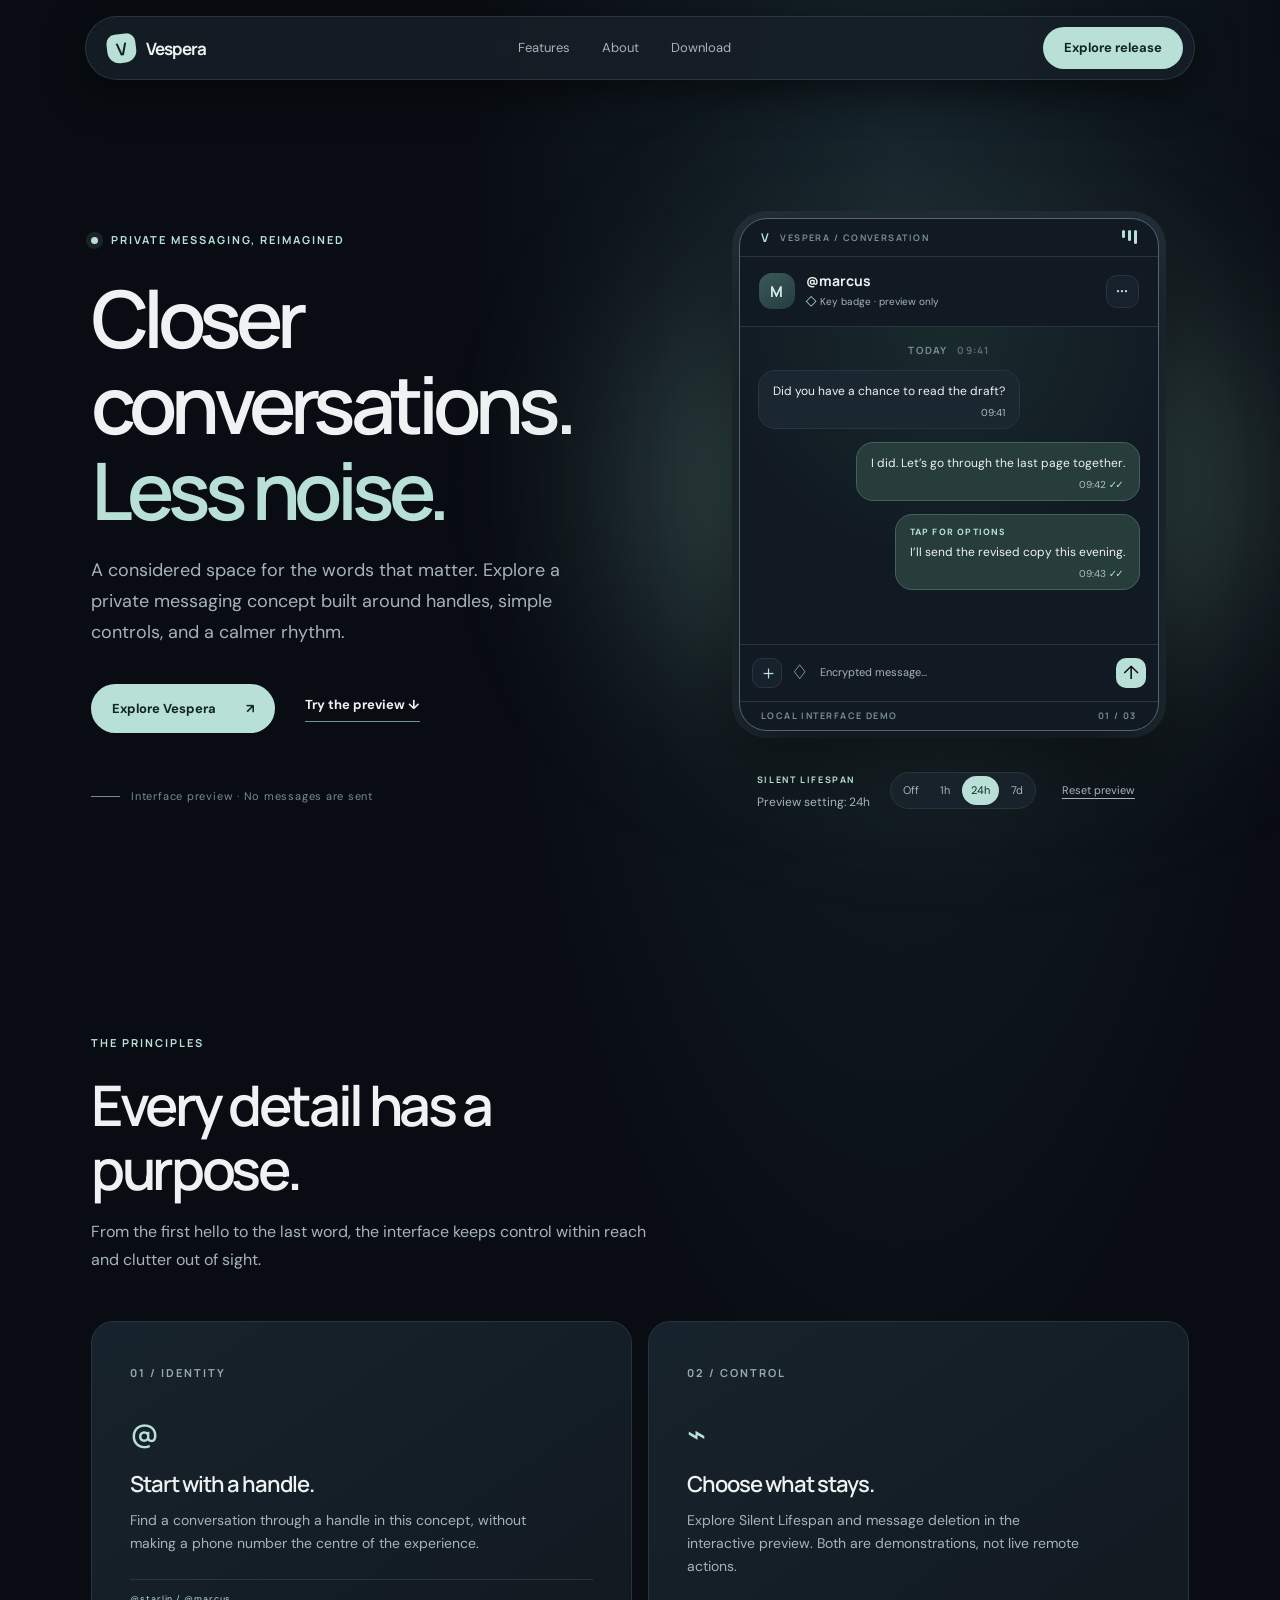
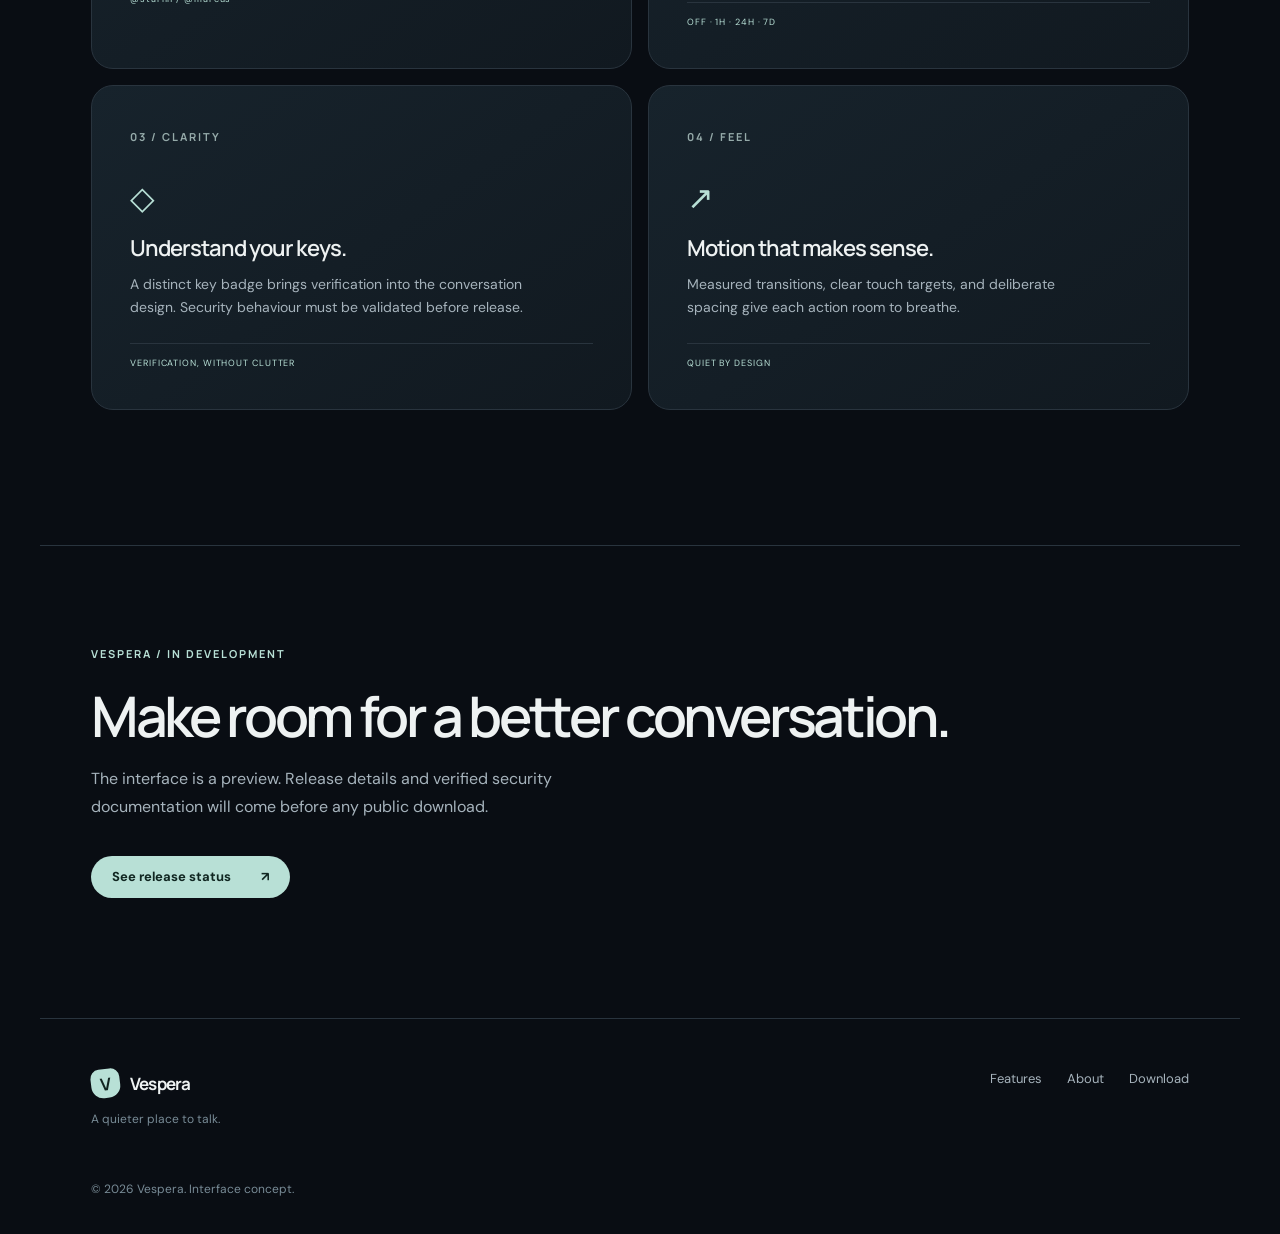
==== commit e26b04c3: "Build distinct Vespera preview and honest launch pages" ====
--- a/index.html
+++ b/index.html
@@ -1,386 +1,6 @@
-<!DOCTYPE html>
-<html lang="en">
-<head>
-  <meta charset="UTF-8">
-  <meta name="viewport" content="width=device-width, initial-scale=1.0">
-  <title>Vespera — Private Messaging</title>
-  <meta name="description" content="End-to-end encrypted messaging with zero phone numbers, remote message shredding, and hardware enclave security.">
-  <link rel="stylesheet" href="styles.css">
-</head>
-<body class="theme-dark">
-  <!-- Floating Frosted Glass Pill Navbar -->
-  <header class="navbar-wrapper">
-    <nav class="nav-pill" aria-label="Main Navigation">
-      <a href="index.html" class="nav-brand">
-        <svg class="brand-glyph" width="20" height="20" viewBox="0 0 24 24" fill="none" xmlns="http://www.w3.org/2000/svg" aria-hidden="true">
-          <path d="M12 2L3 7V12C3 17.52 6.84 22.74 12 24C17.16 22.74 21 17.52 21 12V7L12 2Z" stroke="#F5F5F7" stroke-width="2" stroke-linecap="round" stroke-linejoin="round"/>
-          <path d="M9 12L11 14L15 10" stroke="#F5F5F7" stroke-width="2" stroke-linecap="round" stroke-linejoin="round"/>
-        </svg>
-        <span class="brand-text">Vespera</span>
-      </a>
-      
-      <div class="nav-links">
-        <a href="#features" class="nav-link">Features</a>
-        <a href="about.html" class="nav-link">About</a>
-        <a href="download.html" class="nav-link">Download</a>
-      </div>
-
-      <div class="nav-actions">
-        <a href="download.html" class="btn-pill-primary">Get Vespera</a>
-        <button id="menu-toggle" class="nav-menu-btn" aria-label="Toggle menu" aria-expanded="false">
-          <span class="menu-bar"></span>
-          <span class="menu-bar"></span>
-        </button>
-      </div>
-    </nav>
-  </header>
-
-  <!-- Mobile Drawer -->
-  <div id="mobile-drawer" class="mobile-drawer" aria-hidden="true">
-    <div class="mobile-drawer-inner">
-      <a href="#features" class="mobile-nav-link">Features</a>
-      <a href="about.html" class="mobile-nav-link">About</a>
-      <a href="download.html" class="mobile-nav-link">Download</a>
-      <a href="download.html" class="btn-pill-primary mobile-btn">Get Vespera</a>
-    </div>
-  </div>
-
-  <main>
-    <!-- Hero Section -->
-    <section class="hero-section">
-      <div class="container hero-container">
-        <div class="hero-badge">
-          <span class="badge-dot"></span>
-          <span class="badge-text">Private Messaging</span>
-        </div>
-        
-        <h1 class="hero-title">
-          Private conversation.<br>Zero compromise.
-        </h1>
-        
-        <p class="hero-subtitle">
-          End-to-end encrypted messaging designed with the clarity of iMessage and zero reliance on phone numbers. No SIM cards, no cloud logs, and complete control over your words.
-        </p>
-
-        <div class="hero-cta-group">
-          <a href="download.html" class="btn-pill-primary">Download for iOS</a>
-          <a href="#claim" class="btn-pill-secondary">Reserve Handle</a>
-        </div>
-
-        <!-- Interactive Centerpiece: iPhone Frame -->
-        <div class="interactive-preview-wrapper">
-          <div class="phone-frame">
-            <div class="phone-bezel">
-              <div class="phone-screen">
-                <!-- Status Bar -->
-                <div class="phone-status-bar">
-                  <span class="status-time">9:41</span>
-                  <div class="dynamic-island"></div>
-                  <div class="status-icons">
-                    <svg width="15" height="11" viewBox="0 0 17 11" fill="#F5F5F7" aria-hidden="true">
-                      <rect x="0" y="7" width="3" height="4" rx="1"/>
-                      <rect x="4.5" y="5" width="3" height="6" rx="1"/>
-                      <rect x="9" y="3" width="3" height="8" rx="1"/>
-                      <rect x="13.5" y="0.5" width="3" height="10.5" rx="1"/>
-                    </svg>
-                    <svg width="15" height="11" viewBox="0 0 16 12" fill="#F5F5F7" aria-hidden="true">
-                      <path d="M8 9.5C8.83 9.5 9.5 8.83 9.5 8C9.5 7.17 8.83 6.5 8 6.5C7.17 6.5 6.5 7.17 6.5 8C6.5 8.83 7.17 9.5 8 9.5ZM8 3.5C10.5 3.5 12.75 4.5 14.36 6.11L15.77 4.7C13.78 2.71 11.03 1.5 8 1.5C4.97 1.5 2.22 2.71 0.23 4.7L1.64 6.11C3.25 4.5 5.5 3.5 8 3.5ZM8 0C11.5 0 14.67 1.45 16.97 3.75L15.56 5.16C13.62 3.22 10.96 2 8 2C5.04 2 2.38 3.22 0.44 5.16L-0.97 3.75C1.33 1.45 4.5 0 8 0Z"/>
-                    </svg>
-                    <div class="battery-icon">
-                      <div class="battery-level"></div>
-                    </div>
-                  </div>
-                </div>
-
-                <!-- Chat Header -->
-                <div class="chat-header">
-                  <div class="chat-back">
-                    <svg width="10" height="16" viewBox="0 0 10 16" fill="none" stroke="#0071E3" stroke-width="2.5" stroke-linecap="round" stroke-linejoin="round" aria-hidden="true">
-                      <polyline points="9 15 2 8 9 1"></polyline>
-                    </svg>
-                    <span class="chat-back-count">4</span>
-                  </div>
-                  <div class="chat-recipient">
-                    <div class="recipient-avatar">M</div>
-                    <div class="recipient-meta">
-                      <span class="recipient-name">@marcus</span>
-                      <span id="chat-lifespan-subtitle" class="recipient-status">Encrypted · Silent Lifespan: 24h</span>
-                    </div>
-                  </div>
-                  <div class="chat-info-btn">
-                    <svg width="20" height="20" viewBox="0 0 24 24" fill="none" stroke="#0071E3" stroke-width="2" stroke-linecap="round" stroke-linejoin="round" aria-hidden="true">
-                      <circle cx="12" cy="12" r="10"></circle>
-                      <line x1="12" y1="16" x2="12" y2="12"></line>
-                      <line x1="12" y1="8" x2="12.01" y2="8"></line>
-                    </svg>
-                  </div>
-                </div>
-
-                <!-- Chat Body -->
-                <div class="chat-body" id="chat-messages">
-                  <div class="chat-timestamp">Today 9:41 AM</div>
-
-                  <div class="message-row received">
-                    <div class="message-bubble incoming">
-                      <p class="bubble-text">Did you review the contract draft? Need to ensure nobody else has access before we sign.</p>
-                      <div class="bubble-meta">
-                        <span class="bubble-time">9:41 AM</span>
-                      </div>
-                    </div>
-                  </div>
-
-                  <div class="message-row sent">
-                    <div class="message-bubble outgoing">
-                      <p class="bubble-text">Reviewed and approved. Everything is locked down locally. Sending the final sign-off now.</p>
-                      <div class="bubble-meta">
-                        <span class="bubble-time">9:41 AM</span>
-                        <span class="bubble-lifespan-tag" id="bubble-lifespan-indicator">24h lifespan</span>
-                        <span class="bubble-read">Read</span>
-                      </div>
-                    </div>
-                  </div>
-
-                  <div class="message-row sent" id="interactive-row">
-                    <div class="message-bubble outgoing interactive-bubble" id="interactive-bubble" role="button" tabindex="0" aria-haspopup="true" aria-expanded="false" title="Tap to open message options">
-                      <div class="bubble-interactive-hint">Tap message for options</div>
-                      <p class="bubble-text" id="interactive-text">Confidential financial schedule: reference code VES-8842 attached.</p>
-                      <div class="bubble-meta">
-                        <span class="bubble-time">9:42 AM</span>
-                        <span class="bubble-status">Sent</span>
-                      </div>
-                    </div>
-
-                    <!-- Native iOS Context Action Menu Popover -->
-                    <div class="action-popover" id="action-popover" aria-hidden="true">
-                      <div class="popover-header">Message Actions</div>
-                      <button type="button" class="popover-item destructive" id="btn-delete-everyone">
-                        <span class="popover-icon">
-                          <svg width="16" height="16" viewBox="0 0 24 24" fill="none" stroke="currentColor" stroke-width="2" stroke-linecap="round" stroke-linejoin="round" aria-hidden="true">
-                            <polyline points="3 6 5 6 21 6"></polyline>
-                            <path d="M19 6V20C19 21.1 18.1 22 17 22H7C5.9 22 5 21.1 5 20V6"></path>
-                            <path d="M10 11V17"></path>
-                            <path d="M14 11V17"></path>
-                          </svg>
-                        </span>
-                        <div class="popover-text">
-                          <span class="popover-title">Delete for Everyone</span>
-                          <span class="popover-sub">Removes message from all devices</span>
-                        </div>
-                      </button>
-                      <button type="button" class="popover-item" id="btn-delete-me">
-                        <span class="popover-icon">
-                          <svg width="16" height="16" viewBox="0 0 24 24" fill="none" stroke="currentColor" stroke-width="2" stroke-linecap="round" stroke-linejoin="round" aria-hidden="true">
-                            <path d="M17.94 17.94A10.07 10.07 0 0 1 12 20C7 20 2.73 16.11 1 12C1.73 10.28 2.87 8.78 4.28 7.61M9.9 4.24A9.12 9.12 0 0 1 12 4C17 4 21.27 7.89 23 12C22.27 13.72 21.13 15.22 19.72 16.39L1 1"></path>
-                          </svg>
-                        </span>
-                        <div class="popover-text">
-                          <span class="popover-title">Delete for Me</span>
-                          <span class="popover-sub">Removes from this device only</span>
-                        </div>
-                      </button>
-                      <button type="button" class="popover-item" id="btn-copy-text">
-                        <span class="popover-icon">
-                          <svg width="16" height="16" viewBox="0 0 24 24" fill="none" stroke="currentColor" stroke-width="2" stroke-linecap="round" stroke-linejoin="round" aria-hidden="true">
-                            <rect x="9" y="9" width="13" height="13" rx="2" ry="2"></rect>
-                            <path d="M5 15H4C2.9 15 2 14.1 2 13V4C2 2.9 2.9 2 4 2H13C14.1 2 15 2.9 15 4V5"></path>
-                          </svg>
-                        </span>
-                        <div class="popover-text">
-                          <span class="popover-title">Copy Text</span>
-                        </div>
-                      </button>
-                      <button type="button" class="popover-item cancel" id="btn-cancel-popover">Cancel</button>
-                    </div>
-                  </div>
-
-                  <!-- Notification Toast inside screen -->
-                  <div class="screen-toast" id="screen-toast" aria-live="polite"></div>
-                </div>
-
-                <!-- Chat Input Bar -->
-                <div class="chat-input-bar">
-                  <div class="input-btn-icon">
-                    <svg width="22" height="22" viewBox="0 0 24 24" fill="none" stroke="#86868B" stroke-width="2" stroke-linecap="round" stroke-linejoin="round" aria-hidden="true">
-                      <circle cx="12" cy="12" r="10"></circle>
-                      <line x1="12" y1="8" x2="12" y2="16"></line>
-                      <line x1="8" y1="12" x2="16" y2="12"></line>
-                    </svg>
-                  </div>
-                  <div class="chat-input-field">
-                    <span>iMessage</span>
-                  </div>
-                  <div class="input-btn-send">
-                    <svg width="16" height="16" viewBox="0 0 24 24" fill="none" stroke="#FFFFFF" stroke-width="2.5" stroke-linecap="round" stroke-linejoin="round" aria-hidden="true">
-                      <line x1="12" y1="19" x2="12" y2="5"></line>
-                      <polyline points="5 12 12 5 19 12"></polyline>
-                    </svg>
-                  </div>
-                </div>
-              </div>
-            </div>
-          </div>
-
-          <!-- Calm Lifespan & Preview Controls -->
-          <div class="preview-controls">
-            <div class="control-group">
-              <span class="control-label">Silent Lifespan:</span>
-              <div class="lifespan-pills" role="radiogroup" aria-label="Silent lifespan setting">
-                <button type="button" class="pill-option" data-lifespan="Off">Off</button>
-                <button type="button" class="pill-option" data-lifespan="1h">1 Hour</button>
-                <button type="button" class="pill-option active" data-lifespan="24h">24 Hours</button>
-                <button type="button" class="pill-option" data-lifespan="7d">7 Days</button>
-              </div>
-            </div>
-            <button type="button" id="btn-reset-preview" class="btn-text-subtle">Reset conversation</button>
-          </div>
-        </div>
-      </div>
-    </section>
-
-    <!-- 4 Numbered Apple-Style Feature Sections -->
-    <section class="features-section" id="features">
-      <div class="container">
-        <div class="section-header">
-          <span class="section-tag">Core Architecture</span>
-          <h2 class="section-title">Designed for trust. Built for speed.</h2>
-          <p class="section-subtitle">
-            Every layer of Vespera is stripped of compromises. No telecommunication surveillance, no central databases, and zero unencrypted data on disk.
-          </p>
-        </div>
-
-        <div class="features-grid">
-          <!-- 01 Zero-SIM Identity -->
-          <article class="feature-card">
-            <div class="card-number">01</div>
-            <h3 class="card-title">Zero-SIM Identity</h3>
-            <p class="card-desc">
-              Communicate freely without ever disclosing your phone number or uploading your contact book. Your cryptographic handle belongs entirely to you, eliminating SIM-swap exploits and global directory indexing.
-            </p>
-            <div class="card-visual">
-              <div class="pill-tag-demo">
-                <span class="tag-label">Handle</span>
-                <span class="tag-value">@starlin</span>
-                <span class="tag-status">Device-Bound</span>
-              </div>
-            </div>
-          </article>
-
-          <!-- 02 Silent Lifespan & Remote Shred -->
-          <article class="feature-card">
-            <div class="card-number">02</div>
-            <h3 class="card-title">Silent Lifespan & Remote Shred</h3>
-            <p class="card-desc">
-              Mistakes happen. Delete messages on your phone or wipe them remotely from the recipient device with Delete for Everyone. Set calm background lifespans of 1 hour, 24 hours, or 7 days that quietly clear conversations without stress.
-            </p>
-            <div class="card-visual">
-              <div class="shred-badge-demo">
-                <span class="shred-status-icon">
-                  <svg width="14" height="14" viewBox="0 0 24 24" fill="none" stroke="#34C759" stroke-width="2" stroke-linecap="round" stroke-linejoin="round" aria-hidden="true">
-                    <polyline points="20 6 9 17 4 12"></polyline>
-                  </svg>
-                </span>
-                <span class="shred-status-text">Delete for Everyone verified across devices</span>
-              </div>
-            </div>
-          </article>
-
-          <!-- 03 Direct Enclave Shield -->
-          <article class="feature-card">
-            <div class="card-number">03</div>
-            <h3 class="card-title">Direct Enclave Shield</h3>
-            <p class="card-desc">
-              Private keys stay isolated inside your device hardware security module. No central database stores your conversations, and zero cloud backups exist to be compromised or subpoenaed.
-            </p>
-            <div class="card-visual">
-              <div class="enclave-badge-demo">
-                <span class="enclave-icon">
-                  <svg width="14" height="14" viewBox="0 0 24 24" fill="none" stroke="#F5F5F7" stroke-width="2" stroke-linecap="round" stroke-linejoin="round" aria-hidden="true">
-                    <rect x="3" y="11" width="18" height="11" rx="2" ry="2"></rect>
-                    <path d="M7 11V7C7 4.24 9.24 2 12 2C14.76 2 17 4.24 17 7V11"></path>
-                  </svg>
-                </span>
-                <span class="enclave-text">Hardware Keymaster & Secure Enclave bound</span>
-              </div>
-            </div>
-          </article>
-
-          <!-- 04 Instant Apple-Grade Speed -->
-          <article class="feature-card">
-            <div class="card-number">04</div>
-            <h3 class="card-title">Instant Apple-Grade Speed</h3>
-            <p class="card-desc">
-              Engineered natively for iOS and macOS. Instant launches, fluid 120Hz scrolling, and sub-millisecond local caching deliver the responsiveness of iMessage with absolute privacy.
-            </p>
-            <div class="card-visual">
-              <div class="performance-badge-demo">
-                <span class="perf-stat">120 Hz</span>
-                <span class="perf-label">Fluid Metal UI and instant offline search</span>
-              </div>
-            </div>
-          </article>
-        </div>
-      </div>
-    </section>
-
-    <!-- Handle Claim Section -->
-    <section class="claim-section" id="claim">
-      <div class="container claim-container">
-        <div class="claim-card">
-          <span class="section-tag">Early Access</span>
-          <h2 class="claim-title">Reserve your handle.</h2>
-          <p class="claim-desc">
-            Secure your permanent cryptographic handle ahead of the public release. Handles are reserved on a first-come, first-served basis.
-          </p>
-
-          <form id="claim-form" class="claim-form" novalidate>
-            <div class="claim-input-group">
-              <span class="input-prefix">@</span>
-              <input type="text" id="claim-input" class="claim-input" placeholder="handle" autocomplete="off" spellcheck="false" required maxlength="24">
-              <button type="submit" class="btn-pill-primary claim-submit">Reserve</button>
-            </div>
-            <span class="claim-helper">3 to 24 characters. Letters, numbers, and underscores only.</span>
-          </form>
-        </div>
-      </div>
-    </section>
-  </main>
-
-  <!-- Reservation Confirmation Modal -->
-  <div id="claim-modal" class="modal-backdrop" aria-hidden="true" role="dialog" aria-labelledby="modal-title">
-    <div class="modal-card">
-      <div class="modal-icon">
-        <svg width="24" height="24" viewBox="0 0 24 24" fill="none" stroke="#34C759" stroke-width="2.5" stroke-linecap="round" stroke-linejoin="round" aria-hidden="true">
-          <polyline points="20 6 9 17 4 12"></polyline>
-        </svg>
-      </div>
-      <h3 id="modal-title" class="modal-title">Handle Reserved</h3>
-      <p class="modal-body">
-        The handle <strong id="modal-handle-text">@handle</strong> has been reserved for your device. You will receive first priority when Vespera launches.
-      </p>
-      <button type="button" id="modal-close" class="btn-pill-primary modal-action">Done</button>
-    </div>
-  </div>
-
-  <!-- Minimal Apple-Grade Footer -->
-  <footer class="footer">
-    <div class="container footer-container">
-      <div class="footer-top">
-        <div class="footer-brand">
-          <span class="brand-text">Vespera</span>
-          <p class="footer-tagline">Sovereign private messaging with Apple-grade clarity.</p>
-        </div>
-        <div class="footer-links">
-          <a href="#features" class="footer-link">Features</a>
-          <a href="about.html" class="footer-link">About</a>
-          <a href="download.html" class="footer-link">Download</a>
-        </div>
-      </div>
-      <div class="footer-bottom">
-        <p class="copyright">2026 Vespera. All rights reserved.</p>
-      </div>
-    </div>
-  </footer>
-
-  <script src="app.js"></script>
-</body>
-</html>
+<!doctype html>
+<html lang="en"><head><meta charset="utf-8"><meta name="viewport" content="width=device-width,initial-scale=1"><meta name="theme-color" content="#090d13"><meta name="description" content="Vespera is a concept for private conversations built around handles, clear controls, and a quieter interface."><title>Vespera | A quieter place to talk</title><link rel="stylesheet" href="styles.css"></head><body>
+<a class="skip" href="#main">Skip to content</a><header class="site-header"><nav class="nav" aria-label="Main navigation"><a class="brand" href="index.html" aria-label="Vespera home"><span class="mark" aria-hidden="true">V</span>Vespera</a><div class="nav-links" id="nav-links"><a href="index.html#features">Features</a><a href="about.html">About</a><a href="download.html">Download</a></div><a class="nav-cta" href="download.html">Explore release</a><button class="menu-toggle" type="button" aria-controls="nav-links" aria-expanded="false" aria-label="Open menu"><span></span><span></span></button></nav></header>
+<main id="main"><section class="hero shell"><div class="hero-copy reveal"><span class="eyebrow"><span class="pulse" aria-hidden="true"></span> PRIVATE MESSAGING, REIMAGINED</span><h1>Closer conversations.<br><em>Less noise.</em></h1><p>A considered space for the words that matter. Explore a private messaging concept built around handles, simple controls, and a calmer rhythm.</p><div class="hero-actions"><a class="button primary" href="download.html">Explore Vespera <span aria-hidden="true">↗</span></a><a class="text-link" href="#preview">Try the preview <span aria-hidden="true">↓</span></a></div><div class="hero-footnote"><span class="line"></span> Interface preview · No messages are sent</div></div>
+<div class="preview-wrap reveal" id="preview"><div class="preview-halo" aria-hidden="true"></div><div class="device" aria-label="Interactive Vespera conversation preview"><div class="device-top"><span class="device-monogram" aria-hidden="true">V</span><span>VESPERA / CONVERSATION</span><span class="signal" aria-hidden="true"><i></i><i></i><i></i></span></div><div class="chat-header"><div class="avatar" aria-hidden="true">M</div><div class="contact"><strong>@marcus</strong><small><span class="shield" aria-hidden="true">◇</span> Key badge · preview only</small></div><button class="icon-button" type="button" aria-label="Conversation information" data-toast="This is an interface preview">···</button></div><div class="chat-body"><div class="day-divider">TODAY <span>09:41</span></div><div class="message incoming reveal"><p>Did you have a chance to read the draft?</p><span class="meta">09:41</span></div><div class="message outgoing reveal"><p>I did. Let’s go through the last page together.</p><span class="meta">09:42 <span class="checks" aria-label="Delivered">✓✓</span></span></div><div class="message outgoing interactive" id="interactive-bubble"><span class="message-hint">TAP FOR OPTIONS</span><p id="interactive-text">I’ll send the revised copy this evening.</p><span class="meta">09:43 <span class="checks" aria-label="Delivered">✓✓</span></span></div><div class="action-sheet" id="action-popover" aria-label="Message options" hidden><div class="sheet-label">MESSAGE OPTIONS</div><button type="button" id="btn-reply">Reply</button><button type="button" id="btn-copy-text">Copy</button><button type="button" class="danger" id="btn-delete-everyone">Delete for Everyone</button><button type="button" class="danger" id="btn-delete-me">Delete for Me</button></div></div><div class="composer"><button type="button" class="attach" aria-label="Attachment preview" data-toast="Attachments are not available in this preview">＋</button><span class="lock" aria-hidden="true">♢</span><input type="text" aria-label="Preview message" placeholder="Encrypted message..." readonly><button type="button" class="send" aria-label="Send preview" data-toast="This preview does not send messages">↑</button></div><div class="device-bottom">LOCAL INTERFACE DEMO <span>01 / 03</span></div><div class="toast" id="screen-toast" role="status" aria-live="polite"></div></div><div class="lifespan"><div><span class="control-kicker">SILENT LIFESPAN</span><p id="chat-lifespan-subtitle">Preview setting: 24h</p></div><div class="lifespan-pills" role="group" aria-label="Silent Lifespan preview setting"><button type="button" data-lifespan="Off" aria-pressed="false">Off</button><button type="button" data-lifespan="1h" aria-pressed="false">1h</button><button type="button" data-lifespan="24h" aria-pressed="true">24h</button><button type="button" data-lifespan="7d" aria-pressed="false">7d</button></div><button type="button" class="reset" id="btn-reset-preview">Reset preview</button></div></div></section>
+<section class="features shell" id="features"><div class="section-intro reveal"><span class="eyebrow">THE PRINCIPLES</span><h2>Every detail has a purpose.</h2><p>From the first hello to the last word, the interface keeps control within reach and clutter out of sight.</p></div><div class="feature-grid"><article class="feature reveal"><span class="feature-index">01 / IDENTITY</span><div class="feature-symbol" aria-hidden="true">@</div><h3>Start with a handle.</h3><p>Find a conversation through a handle in this concept, without making a phone number the centre of the experience.</p><span class="feature-rule"></span><small>@starlin / @marcus</small></article><article class="feature reveal"><span class="feature-index">02 / CONTROL</span><div class="feature-symbol" aria-hidden="true">⌁</div><h3>Choose what stays.</h3><p>Explore Silent Lifespan and message deletion in the interactive preview. Both are demonstrations, not live remote actions.</p><span class="feature-rule"></span><small>OFF · 1H · 24H · 7D</small></article><article class="feature reveal"><span class="feature-index">03 / CLARITY</span><div class="feature-symbol" aria-hidden="true">◇</div><h3>Understand your keys.</h3><p>A distinct key badge brings verification into the conversation design. Security behaviour must be validated before release.</p><span class="feature-rule"></span><small>VERIFICATION, WITHOUT CLUTTER</small></article><article class="feature reveal"><span class="feature-index">04 / FEEL</span><div class="feature-symbol" aria-hidden="true">↗</div><h3>Motion that makes sense.</h3><p>Measured transitions, clear touch targets, and deliberate spacing give each action room to breathe.</p><span class="feature-rule"></span><small>QUIET BY DESIGN</small></article></div></section><section class="closing shell reveal"><span class="eyebrow">VESPERA / IN DEVELOPMENT</span><h2>Make room for a better conversation.</h2><p>The interface is a preview. Release details and verified security documentation will come before any public download.</p><a class="button primary" href="download.html">See release status <span aria-hidden="true">↗</span></a></section></main><footer class="footer shell"><div><a class="brand" href="index.html"><span class="mark" aria-hidden="true">V</span>Vespera</a><p>A quieter place to talk.</p></div><div class="footer-links"><a href="index.html#features">Features</a><a href="about.html">About</a><a href="download.html">Download</a></div><small>© 2026 Vespera. Interface concept.</small></footer><script src="app.js" defer></script></body></html>
--- a/styles.css
+++ b/styles.css
@@ -1,1396 +1,2 @@
-/* ==========================================================================
-   Vespera — Apple-Grade Design System
-   ========================================================================== */
-
-:root {
-  --bg-primary: #000000;
-  --bg-surface: #0C0C0E;
-  --bg-card: #141417;
-  --bg-card-hover: #1C1C20;
-  
-  --border-subtle: rgba(255, 255, 255, 0.08);
-  --border-strong: rgba(255, 255, 255, 0.16);
-  --border-focus: rgba(255, 255, 255, 0.28);
-  
-  --text-primary: #F5F5F7;
-  --text-secondary: #86868B;
-  --text-tertiary: #515154;
-  
-  --accent-blue: #0071E3;
-  --accent-blue-hover: #0077ED;
-  --accent-green: #34C759;
-  --accent-destructive: #FF453A;
-  
-  --bubble-incoming: #1C1C1E;
-  --bubble-outgoing: #0071E3;
-  
-  --font-system: -apple-system, BlinkMacSystemFont, "SF Pro Display", "SF Pro Text", "Helvetica Neue", Helvetica, Arial, sans-serif;
-  --radius-pill: 999px;
-  --radius-card: 24px;
-  --radius-modal: 20px;
-}
-
-*, *::before, *::after {
-  box-sizing: border-box;
-  margin: 0;
-  padding: 0;
-}
-
-html {
-  font-family: var(--font-system);
-  background-color: var(--bg-primary);
-  color: var(--text-primary);
-  scroll-behavior: smooth;
-  -webkit-font-smoothing: antialiased;
-  -moz-osx-font-smoothing: grayscale;
-}
-
-body {
-  background-color: var(--bg-primary);
-  color: var(--text-primary);
-  line-height: 1.5;
-  overflow-x: hidden;
-  min-height: 100vh;
-}
-
-a {
-  color: inherit;
-  text-decoration: none;
-}
-
-button {
-  font-family: inherit;
-  border: none;
-  background: none;
-  cursor: pointer;
-}
-
-input {
-  font-family: inherit;
-}
-
-.container {
-  width: 100%;
-  max-width: 1120px;
-  margin: 0 auto;
-  padding: 0 24px;
-}
-
-/* ==========================================================================
-   Navigation (Floating Frosted Glass Pill)
-   ========================================================================== */
-
-.navbar-wrapper {
-  position: fixed;
-  top: 20px;
-  left: 0;
-  width: 100%;
-  display: flex;
-  justify-content: center;
-  z-index: 1000;
-  pointer-events: none;
-  padding: 0 20px;
-}
-
-.nav-pill {
-  pointer-events: auto;
-  display: flex;
-  align-items: center;
-  justify-content: space-between;
-  width: 100%;
-  max-width: 820px;
-  height: 52px;
-  padding: 0 8px 0 20px;
-  background: rgba(12, 12, 14, 0.78);
-  backdrop-filter: blur(24px);
-  -webkit-backdrop-filter: blur(24px);
-  border: 1px solid var(--border-subtle);
-  border-radius: var(--radius-pill);
-  box-shadow: 0 16px 36px rgba(0, 0, 0, 0.5);
-  transition: border-color 0.2s ease;
-}
-
-.nav-pill:hover {
-  border-color: var(--border-strong);
-}
-
-.nav-brand {
-  display: flex;
-  align-items: center;
-  gap: 10px;
-  font-weight: 600;
-  font-size: 16px;
-  letter-spacing: -0.01em;
-  color: var(--text-primary);
-}
-
-.brand-glyph {
-  display: block;
-}
-
-.nav-links {
-  display: flex;
-  align-items: center;
-  gap: 28px;
-}
-
-.nav-link {
-  font-size: 14px;
-  color: var(--text-secondary);
-  transition: color 0.15s ease;
-}
-
-.nav-link:hover,
-.nav-link.active {
-  color: var(--text-primary);
-}
-
-.nav-actions {
-  display: flex;
-  align-items: center;
-  gap: 12px;
-}
-
-.btn-pill-primary {
-  display: inline-flex;
-  align-items: center;
-  justify-content: center;
-  background: #FFFFFF;
-  color: #000000;
-  font-size: 13px;
-  font-weight: 500;
-  padding: 8px 18px;
-  border-radius: var(--radius-pill);
-  transition: transform 0.15s ease, opacity 0.15s ease;
-  white-space: nowrap;
-}
-
-.btn-pill-primary:hover {
-  opacity: 0.92;
-  transform: scale(0.99);
-}
-
-.btn-pill-secondary {
-  display: inline-flex;
-  align-items: center;
-  justify-content: center;
-  background: rgba(255, 255, 255, 0.08);
-  color: var(--text-primary);
-  font-size: 14px;
-  font-weight: 500;
-  padding: 10px 22px;
-  border-radius: var(--radius-pill);
-  border: 1px solid var(--border-subtle);
-  transition: background-color 0.15s ease, border-color 0.15s ease;
-}
-
-.btn-pill-secondary:hover {
-  background: rgba(255, 255, 255, 0.12);
-  border-color: var(--border-strong);
-}
-
-.nav-menu-btn {
-  display: none;
-  flex-direction: column;
-  justify-content: center;
-  gap: 5px;
-  width: 36px;
-  height: 36px;
-  padding: 6px;
-}
-
-.menu-bar {
-  display: block;
-  width: 100%;
-  height: 2px;
-  background-color: var(--text-primary);
-  border-radius: 1px;
-  transition: transform 0.2s ease, opacity 0.2s ease;
-}
-
-/* Mobile Drawer */
-.mobile-drawer {
-  position: fixed;
-  top: 0;
-  left: 0;
-  width: 100%;
-  height: 100vh;
-  background: rgba(0, 0, 0, 0.95);
-  backdrop-filter: blur(24px);
-  -webkit-backdrop-filter: blur(24px);
-  z-index: 999;
-  display: flex;
-  flex-direction: column;
-  justify-content: center;
-  align-items: center;
-  opacity: 0;
-  pointer-events: none;
-  transition: opacity 0.25s ease;
-}
-
-.mobile-drawer.open {
-  opacity: 1;
-  pointer-events: auto;
-}
-
-.mobile-drawer-inner {
-  display: flex;
-  flex-direction: column;
-  align-items: center;
-  gap: 28px;
-}
-
-.mobile-nav-link {
-  font-size: 20px;
-  font-weight: 500;
-  color: var(--text-secondary);
-}
-
-.mobile-nav-link.active,
-.mobile-nav-link:hover {
-  color: var(--text-primary);
-}
-
-.mobile-btn {
-  font-size: 16px;
-  padding: 12px 28px;
-}
-
-/* ==========================================================================
-   Hero Section
-   ========================================================================== */
-
-.hero-section {
-  padding-top: 140px;
-  padding-bottom: 90px;
-  text-align: center;
-}
-
-.hero-container {
-  display: flex;
-  flex-direction: column;
-  align-items: center;
-}
-
-.hero-badge {
-  display: inline-flex;
-  align-items: center;
-  gap: 8px;
-  padding: 6px 14px;
-  background: rgba(255, 255, 255, 0.05);
-  border: 1px solid var(--border-subtle);
-  border-radius: var(--radius-pill);
-  font-size: 12px;
-  font-weight: 500;
-  color: var(--text-secondary);
-  margin-bottom: 24px;
-}
-
-.badge-dot {
-  width: 6px;
-  height: 6px;
-  background-color: var(--accent-green);
-  border-radius: 50%;
-}
-
-.hero-title {
-  font-size: clamp(40px, 6vw, 68px);
-  font-weight: 600;
-  line-height: 1.08;
-  letter-spacing: -0.035em;
-  color: var(--text-primary);
-  margin-bottom: 20px;
-  max-width: 820px;
-}
-
-.hero-subtitle {
-  font-size: clamp(16px, 2vw, 19px);
-  line-height: 1.5;
-  color: var(--text-secondary);
-  max-width: 620px;
-  margin-bottom: 32px;
-}
-
-.hero-cta-group {
-  display: flex;
-  align-items: center;
-  gap: 14px;
-  margin-bottom: 60px;
-}
-
-.hero-cta-group .btn-pill-primary {
-  font-size: 15px;
-  padding: 12px 26px;
-}
-
-/* ==========================================================================
-   Interactive Centerpiece: iPhone Hardware Mockup
-   ========================================================================== */
-
-.interactive-preview-wrapper {
-  width: 100%;
-  max-width: 480px;
-  margin: 0 auto;
-  display: flex;
-  flex-direction: column;
-  align-items: center;
-}
-
-.phone-frame {
-  width: 350px;
-  max-width: 100%;
-  border-radius: 48px;
-  background: #1C1C1E;
-  padding: 10px;
-  box-shadow: 
-    0 30px 80px rgba(0, 0, 0, 0.8),
-    0 0 0 1px rgba(255, 255, 255, 0.08);
-}
-
-.phone-bezel {
-  background: #000000;
-  border-radius: 40px;
-  overflow: hidden;
-  border: 1px solid rgba(255, 255, 255, 0.06);
-}
-
-.phone-screen {
-  background: #000000;
-  display: flex;
-  flex-direction: column;
-  height: 580px;
-  position: relative;
-  overflow: hidden;
-}
-
-/* Status Bar */
-.phone-status-bar {
-  height: 44px;
-  padding: 0 20px;
-  display: flex;
-  align-items: center;
-  justify-content: space-between;
-  position: relative;
-  z-index: 10;
-}
-
-.status-time {
-  font-size: 13px;
-  font-weight: 600;
-  color: var(--text-primary);
-  letter-spacing: -0.01em;
-}
-
-.dynamic-island {
-  position: absolute;
-  top: 10px;
-  left: 50%;
-  transform: translateX(-50%);
-  width: 90px;
-  height: 24px;
-  background-color: #000000;
-  border-radius: 20px;
-  border: 1px solid rgba(255, 255, 255, 0.08);
-}
-
-.status-icons {
-  display: flex;
-  align-items: center;
-  gap: 6px;
-}
-
-.battery-icon {
-  width: 20px;
-  height: 10px;
-  border: 1px solid #F5F5F7;
-  border-radius: 3px;
-  padding: 1px;
-  position: relative;
-}
-
-.battery-icon::after {
-  content: '';
-  position: absolute;
-  right: -3px;
-  top: 2px;
-  width: 2px;
-  height: 4px;
-  background-color: #F5F5F7;
-  border-radius: 0 1px 1px 0;
-}
-
-.battery-level {
-  width: 75%;
-  height: 100%;
-  background-color: #F5F5F7;
-  border-radius: 1px;
-}
-
-/* Chat Header inside Screen */
-.chat-header {
-  height: 52px;
-  padding: 0 14px;
-  display: flex;
-  align-items: center;
-  justify-content: space-between;
-  border-bottom: 1px solid rgba(255, 255, 255, 0.06);
-  background: rgba(12, 12, 14, 0.7);
-  backdrop-filter: blur(20px);
-}
-
-.chat-back {
-  display: flex;
-  align-items: center;
-  gap: 4px;
-  color: var(--accent-blue);
-  cursor: pointer;
-}
-
-.chat-back-count {
-  font-size: 15px;
-  font-weight: 400;
-}
-
-.chat-recipient {
-  display: flex;
-  flex-direction: column;
-  align-items: center;
-}
-
-.recipient-avatar {
-  width: 24px;
-  height: 24px;
-  border-radius: 50%;
-  background-color: #2C2C2E;
-  display: flex;
-  align-items: center;
-  justify-content: center;
-  font-size: 11px;
-  font-weight: 600;
-  color: var(--text-primary);
-  margin-bottom: 2px;
-}
-
-.recipient-name {
-  font-size: 12px;
-  font-weight: 600;
-  color: var(--text-primary);
-  line-height: 1.2;
-}
-
-.recipient-status {
-  font-size: 10px;
-  color: var(--text-secondary);
-  line-height: 1.2;
-}
-
-.chat-info-btn {
-  color: var(--accent-blue);
-  cursor: pointer;
-}
-
-/* Chat Body */
-.chat-body {
-  flex: 1;
-  padding: 16px 12px;
-  display: flex;
-  flex-direction: column;
-  gap: 12px;
-  overflow-y: auto;
-  position: relative;
-}
-
-.chat-timestamp {
-  text-align: center;
-  font-size: 10px;
-  font-weight: 500;
-  color: var(--text-tertiary);
-  margin-bottom: 4px;
-}
-
-.message-row {
-  display: flex;
-  width: 100%;
-}
-
-.message-row.received {
-  justify-content: flex-start;
-}
-
-.message-row.sent {
-  justify-content: flex-end;
-  position: relative;
-}
-
-.message-bubble {
-  max-width: 80%;
-  padding: 10px 14px;
-  font-size: 13px;
-  line-height: 1.4;
-  position: relative;
-  text-align: left;
-}
-
-.message-bubble.incoming {
-  background-color: var(--bubble-incoming);
-  color: var(--text-primary);
-  border-radius: 18px 18px 18px 4px;
-}
-
-.message-bubble.outgoing {
-  background-color: var(--bubble-outgoing);
-  color: #FFFFFF;
-  border-radius: 18px 18px 4px 18px;
-}
-
-.bubble-meta {
-  display: flex;
-  align-items: center;
-  justify-content: flex-end;
-  gap: 6px;
-  margin-top: 4px;
-  font-size: 10px;
-  opacity: 0.75;
-}
-
-.bubble-lifespan-tag {
-  background: rgba(255, 255, 255, 0.16);
-  padding: 1px 5px;
-  border-radius: 4px;
-  font-size: 9px;
-  letter-spacing: 0.02em;
-}
-
-/* Interactive Message Bubble */
-.interactive-bubble {
-  border: 1px solid rgba(255, 255, 255, 0.22);
-  cursor: pointer;
-  transition: transform 0.15s ease, box-shadow 0.15s ease;
-  user-select: none;
-}
-
-.interactive-bubble:hover {
-  transform: translateY(-1px);
-  box-shadow: 0 4px 14px rgba(0, 113, 227, 0.4);
-}
-
-.bubble-interactive-hint {
-  font-size: 9px;
-  font-weight: 500;
-  letter-spacing: 0.04em;
-  text-transform: uppercase;
-  color: rgba(255, 255, 255, 0.8);
-  margin-bottom: 4px;
-}
-
-.message-bubble.deleted-shredded {
-  background-color: transparent !important;
-  border: 1px dashed var(--border-strong) !important;
-  color: var(--text-secondary) !important;
-  font-style: italic;
-  padding: 8px 12px;
-}
-
-.message-bubble.deleted-shredded .bubble-interactive-hint,
-.message-bubble.deleted-shredded .bubble-meta {
-  display: none;
-}
-
-/* Action Popover Menu (iOS Context Menu) */
-.action-popover {
-  position: absolute;
-  top: -120px;
-  right: 0;
-  width: 230px;
-  background: rgba(28, 28, 32, 0.94);
-  backdrop-filter: blur(24px);
-  -webkit-backdrop-filter: blur(24px);
-  border: 1px solid rgba(255, 255, 255, 0.14);
-  border-radius: 14px;
-  box-shadow: 0 16px 40px rgba(0, 0, 0, 0.75);
-  display: none;
-  flex-direction: column;
-  overflow: hidden;
-  z-index: 50;
-  animation: popoverFadeIn 0.18s cubic-bezier(0.16, 1, 0.3, 1);
-}
-
-.action-popover.active {
-  display: flex;
-}
-
-@keyframes popoverFadeIn {
-  from {
-    opacity: 0;
-    transform: scale(0.94) translateY(6px);
-  }
-  to {
-    opacity: 1;
-    transform: scale(1) translateY(0);
-  }
-}
-
-.popover-header {
-  padding: 8px 12px;
-  font-size: 10px;
-  font-weight: 600;
-  text-transform: uppercase;
-  letter-spacing: 0.04em;
-  color: var(--text-tertiary);
-  border-bottom: 1px solid rgba(255, 255, 255, 0.06);
-}
-
-.popover-item {
-  display: flex;
-  align-items: center;
-  gap: 10px;
-  padding: 10px 12px;
-  width: 100%;
-  text-align: left;
-  color: var(--text-primary);
-  border-bottom: 1px solid rgba(255, 255, 255, 0.06);
-  transition: background-color 0.1s ease;
-}
-
-.popover-item:last-child {
-  border-bottom: none;
-}
-
-.popover-item:hover {
-  background-color: rgba(255, 255, 255, 0.08);
-}
-
-.popover-item.destructive {
-  color: var(--accent-destructive);
-}
-
-.popover-item.cancel {
-  justify-content: center;
-  color: var(--text-secondary);
-  font-size: 12px;
-  padding: 8px;
-}
-
-.popover-icon {
-  display: flex;
-  align-items: center;
-  justify-content: center;
-}
-
-.popover-text {
-  display: flex;
-  flex-direction: column;
-}
-
-.popover-title {
-  font-size: 12px;
-  font-weight: 500;
-}
-
-.popover-sub {
-  font-size: 9px;
-  color: var(--text-secondary);
-}
-
-/* Screen Toast */
-.screen-toast {
-  position: absolute;
-  bottom: 60px;
-  left: 50%;
-  transform: translateX(-50%) translateY(20px);
-  background: rgba(44, 44, 46, 0.92);
-  backdrop-filter: blur(12px);
-  color: var(--text-primary);
-  font-size: 11px;
-  padding: 6px 14px;
-  border-radius: var(--radius-pill);
-  border: 1px solid var(--border-subtle);
-  opacity: 0;
-  pointer-events: none;
-  transition: opacity 0.2s ease, transform 0.2s ease;
-  white-space: nowrap;
-  z-index: 60;
-}
-
-.screen-toast.show {
-  opacity: 1;
-  transform: translateX(-50%) translateY(0);
-}
-
-/* Chat Input Bar */
-.chat-input-bar {
-  height: 48px;
-  padding: 0 10px;
-  display: flex;
-  align-items: center;
-  gap: 8px;
-  border-top: 1px solid rgba(255, 255, 255, 0.06);
-  background: rgba(12, 12, 14, 0.85);
-}
-
-.input-btn-icon {
-  display: flex;
-  align-items: center;
-  justify-content: center;
-}
-
-.chat-input-field {
-  flex: 1;
-  height: 32px;
-  background-color: #1C1C1E;
-  border: 1px solid rgba(255, 255, 255, 0.08);
-  border-radius: 16px;
-  display: flex;
-  align-items: center;
-  padding: 0 12px;
-  font-size: 12px;
-  color: var(--text-tertiary);
-}
-
-.input-btn-send {
-  width: 26px;
-  height: 26px;
-  background-color: var(--accent-blue);
-  border-radius: 50%;
-  display: flex;
-  align-items: center;
-  justify-content: center;
-}
-
-/* Preview Controls below Phone */
-.preview-controls {
-  margin-top: 24px;
-  display: flex;
-  flex-direction: column;
-  align-items: center;
-  gap: 12px;
-}
-
-.control-group {
-  display: flex;
-  align-items: center;
-  gap: 12px;
-}
-
-.control-label {
-  font-size: 13px;
-  color: var(--text-secondary);
-}
-
-.lifespan-pills {
-  display: flex;
-  align-items: center;
-  background: rgba(255, 255, 255, 0.05);
-  border: 1px solid var(--border-subtle);
-  border-radius: var(--radius-pill);
-  padding: 3px;
-}
-
-.pill-option {
-  font-size: 12px;
-  color: var(--text-secondary);
-  padding: 5px 12px;
-  border-radius: var(--radius-pill);
-  transition: background-color 0.15s ease, color 0.15s ease;
-}
-
-.pill-option.active {
-  background-color: #FFFFFF;
-  color: #000000;
-  font-weight: 500;
-}
-
-.btn-text-subtle {
-  font-size: 12px;
-  color: var(--text-tertiary);
-  text-decoration: underline;
-  text-underline-offset: 3px;
-  transition: color 0.15s ease;
-}
-
-.btn-text-subtle:hover {
-  color: var(--text-secondary);
-}
-
-/* ==========================================================================
-   4 Spacious Feature Sections (Numbered Apple Cards)
-   ========================================================================== */
-
-.features-section {
-  padding: 130px 0;
-}
-
-.section-header {
-  text-align: center;
-  max-width: 680px;
-  margin: 0 auto 64px;
-}
-
-.section-tag {
-  display: inline-block;
-  font-size: 12px;
-  font-weight: 600;
-  text-transform: uppercase;
-  letter-spacing: 0.06em;
-  color: var(--text-secondary);
-  margin-bottom: 12px;
-}
-
-.section-title {
-  font-size: clamp(32px, 4vw, 44px);
-  font-weight: 600;
-  line-height: 1.15;
-  letter-spacing: -0.025em;
-  color: var(--text-primary);
-  margin-bottom: 16px;
-}
-
-.section-subtitle {
-  font-size: 17px;
-  line-height: 1.5;
-  color: var(--text-secondary);
-}
-
-.features-grid {
-  display: grid;
-  grid-template-columns: repeat(2, 1fr);
-  gap: 24px;
-}
-
-.feature-card {
-  background: var(--bg-surface);
-  border: 1px solid var(--border-subtle);
-  border-radius: var(--radius-card);
-  padding: 44px;
-  display: flex;
-  flex-direction: column;
-  transition: border-color 0.2s ease, background-color 0.2s ease;
-}
-
-.feature-card:hover {
-  border-color: var(--border-strong);
-  background-color: var(--bg-card);
-}
-
-.card-number {
-  font-size: 14px;
-  font-weight: 600;
-  color: var(--text-tertiary);
-  letter-spacing: 0.04em;
-  margin-bottom: 24px;
-}
-
-.card-title {
-  font-size: 22px;
-  font-weight: 600;
-  line-height: 1.25;
-  letter-spacing: -0.015em;
-  color: var(--text-primary);
-  margin-bottom: 12px;
-}
-
-.card-desc {
-  font-size: 15px;
-  line-height: 1.6;
-  color: var(--text-secondary);
-  margin-bottom: 28px;
-  flex: 1;
-}
-
-.card-visual {
-  margin-top: auto;
-}
-
-.pill-tag-demo,
-.shred-badge-demo,
-.enclave-badge-demo,
-.performance-badge-demo {
-  display: flex;
-  align-items: center;
-  gap: 10px;
-  padding: 12px 18px;
-  background: rgba(255, 255, 255, 0.03);
-  border: 1px solid var(--border-subtle);
-  border-radius: var(--radius-pill);
-  font-size: 13px;
-  width: fit-content;
-}
-
-.tag-label {
-  color: var(--text-tertiary);
-  font-size: 11px;
-  text-transform: uppercase;
-}
-
-.tag-value {
-  color: var(--text-primary);
-  font-weight: 600;
-}
-
-.tag-status {
-  color: var(--accent-green);
-  font-size: 11px;
-}
-
-.shred-status-text,
-.enclave-text {
-  color: var(--text-secondary);
-  font-size: 12px;
-}
-
-.perf-stat {
-  font-weight: 600;
-  color: var(--text-primary);
-}
-
-.perf-label {
-  color: var(--text-secondary);
-  font-size: 12px;
-}
-
-/* ==========================================================================
-   Handle Claim Section
-   ========================================================================== */
-
-.claim-section {
-  padding: 100px 0;
-}
-
-.claim-container {
-  display: flex;
-  justify-content: center;
-}
-
-.claim-card {
-  width: 100%;
-  max-width: 680px;
-  background: var(--bg-surface);
-  border: 1px solid var(--border-subtle);
-  border-radius: var(--radius-card);
-  padding: 56px 44px;
-  text-align: center;
-}
-
-.claim-title {
-  font-size: 36px;
-  font-weight: 600;
-  letter-spacing: -0.025em;
-  color: var(--text-primary);
-  margin-bottom: 12px;
-}
-
-.claim-desc {
-  font-size: 16px;
-  color: var(--text-secondary);
-  max-width: 480px;
-  margin: 0 auto 32px;
-}
-
-.claim-form {
-  display: flex;
-  flex-direction: column;
-  align-items: center;
-  gap: 12px;
-}
-
-.claim-input-group {
-  display: flex;
-  align-items: center;
-  width: 100%;
-  max-width: 420px;
-  background: rgba(255, 255, 255, 0.05);
-  border: 1px solid var(--border-subtle);
-  border-radius: var(--radius-pill);
-  padding: 6px 6px 6px 18px;
-  transition: border-color 0.2s ease;
-}
-
-.claim-input-group:focus-within {
-  border-color: var(--border-focus);
-}
-
-.input-prefix {
-  font-size: 16px;
-  font-weight: 500;
-  color: var(--text-secondary);
-  margin-right: 4px;
-}
-
-.claim-input {
-  flex: 1;
-  background: transparent;
-  border: none;
-  outline: none;
-  color: var(--text-primary);
-  font-size: 15px;
-}
-
-.claim-input::placeholder {
-  color: var(--text-tertiary);
-}
-
-.claim-submit {
-  padding: 10px 22px;
-}
-
-.claim-helper {
-  font-size: 12px;
-  color: var(--text-tertiary);
-}
-
-/* ==========================================================================
-   Reservation Modal
-   ========================================================================== */
-
-.modal-backdrop {
-  position: fixed;
-  top: 0;
-  left: 0;
-  width: 100%;
-  height: 100vh;
-  background: rgba(0, 0, 0, 0.85);
-  backdrop-filter: blur(20px);
-  -webkit-backdrop-filter: blur(20px);
-  display: flex;
-  align-items: center;
-  justify-content: center;
-  z-index: 2000;
-  opacity: 0;
-  pointer-events: none;
-  transition: opacity 0.2s ease;
-  padding: 20px;
-}
-
-.modal-backdrop.active {
-  opacity: 1;
-  pointer-events: auto;
-}
-
-.modal-card {
-  width: 100%;
-  max-width: 400px;
-  background: var(--bg-surface);
-  border: 1px solid var(--border-strong);
-  border-radius: var(--radius-modal);
-  padding: 36px 30px;
-  text-align: center;
-  box-shadow: 0 24px 60px rgba(0, 0, 0, 0.8);
-  transform: scale(0.96);
-  transition: transform 0.2s ease;
-}
-
-.modal-backdrop.active .modal-card {
-  transform: scale(1);
-}
-
-.modal-icon {
-  width: 48px;
-  height: 48px;
-  border-radius: 50%;
-  background: rgba(52, 199, 89, 0.12);
-  display: flex;
-  align-items: center;
-  justify-content: center;
-  margin: 0 auto 16px;
-}
-
-.modal-title {
-  font-size: 20px;
-  font-weight: 600;
-  color: var(--text-primary);
-  margin-bottom: 8px;
-}
-
-.modal-body {
-  font-size: 14px;
-  line-height: 1.5;
-  color: var(--text-secondary);
-  margin-bottom: 24px;
-}
-
-.modal-body strong {
-  color: var(--text-primary);
-}
-
-.modal-action {
-  width: 100%;
-  padding: 12px;
-}
-
-/* ==========================================================================
-   Editorial Pages (about.html & download.html)
-   ========================================================================== */
-
-.page-content {
-  padding-top: 130px;
-  padding-bottom: 90px;
-}
-
-.editorial-hero {
-  padding-bottom: 60px;
-  text-align: center;
-}
-
-.editorial-container {
-  max-width: 720px;
-  margin: 0 auto;
-}
-
-.editorial-title {
-  font-size: clamp(36px, 5vw, 54px);
-  font-weight: 600;
-  line-height: 1.12;
-  letter-spacing: -0.03em;
-  color: var(--text-primary);
-  margin-bottom: 20px;
-}
-
-.editorial-lead {
-  font-size: 18px;
-  line-height: 1.55;
-  color: var(--text-secondary);
-}
-
-.editorial-section {
-  padding: 40px 0 80px;
-}
-
-.article-block {
-  margin-bottom: 48px;
-}
-
-.article-heading {
-  font-size: 24px;
-  font-weight: 600;
-  letter-spacing: -0.015em;
-  color: var(--text-primary);
-  margin-bottom: 14px;
-}
-
-.article-paragraph {
-  font-size: 16px;
-  line-height: 1.65;
-  color: var(--text-secondary);
-  margin-bottom: 16px;
-}
-
-.editorial-cta {
-  background: var(--bg-surface);
-  border: 1px solid var(--border-subtle);
-  border-radius: var(--radius-card);
-  padding: 48px 36px;
-  text-align: center;
-  margin-top: 60px;
-}
-
-.cta-heading {
-  font-size: 24px;
-  font-weight: 600;
-  color: var(--text-primary);
-  margin-bottom: 8px;
-}
-
-.cta-sub {
-  font-size: 15px;
-  color: var(--text-secondary);
-  margin-bottom: 24px;
-}
-
-/* Downloads Grid */
-.downloads-section {
-  padding: 20px 0 80px;
-}
-
-.platforms-grid {
-  display: grid;
-  grid-template-columns: repeat(3, 1fr);
-  gap: 24px;
-}
-
-.platform-card {
-  background: var(--bg-surface);
-  border: 1px solid var(--border-subtle);
-  border-radius: var(--radius-card);
-  padding: 36px 30px;
-  display: flex;
-  flex-direction: column;
-}
-
-.platform-badge {
-  font-size: 11px;
-  font-weight: 600;
-  text-transform: uppercase;
-  letter-spacing: 0.05em;
-  color: var(--text-tertiary);
-  margin-bottom: 12px;
-}
-
-.platform-name {
-  font-size: 22px;
-  font-weight: 600;
-  color: var(--text-primary);
-  margin-bottom: 4px;
-}
-
-.platform-version {
-  font-size: 12px;
-  color: var(--text-secondary);
-  margin-bottom: 16px;
-}
-
-.platform-desc {
-  font-size: 14px;
-  line-height: 1.55;
-  color: var(--text-secondary);
-  margin-bottom: 24px;
-}
-
-.platform-specs {
-  list-style: none;
-  display: flex;
-  flex-direction: column;
-  gap: 10px;
-  margin-bottom: 32px;
-  flex: 1;
-}
-
-.platform-specs li {
-  font-size: 13px;
-  color: var(--text-secondary);
-  padding-left: 16px;
-  position: relative;
-}
-
-.platform-specs li::before {
-  content: '';
-  position: absolute;
-  left: 0;
-  top: 7px;
-  width: 5px;
-  height: 5px;
-  border-radius: 50%;
-  background-color: var(--border-strong);
-}
-
-.platform-action {
-  width: 100%;
-}
-
-/* ==========================================================================
-   Footer
-   ========================================================================== */
-
-.footer {
-  border-top: 1px solid var(--border-subtle);
-  padding: 60px 0 40px;
-  background: var(--bg-primary);
-}
-
-.footer-top {
-  display: flex;
-  justify-content: space-between;
-  align-items: flex-start;
-  margin-bottom: 48px;
-}
-
-.footer-brand .brand-text {
-  font-size: 16px;
-  font-weight: 600;
-  color: var(--text-primary);
-}
-
-.footer-tagline {
-  font-size: 13px;
-  color: var(--text-secondary);
-  margin-top: 6px;
-}
-
-.footer-links {
-  display: flex;
-  gap: 28px;
-}
-
-.footer-link {
-  font-size: 13px;
-  color: var(--text-secondary);
-  transition: color 0.15s ease;
-}
-
-.footer-link:hover {
-  color: var(--text-primary);
-}
-
-.footer-bottom {
-  display: flex;
-  justify-content: space-between;
-  align-items: center;
-  font-size: 12px;
-  color: var(--text-tertiary);
-}
-
-/* ==========================================================================
-   Responsive Adaptations
-   ========================================================================== */
-
-@media (max-width: 900px) {
-  .features-grid {
-    grid-template-columns: 1fr;
-  }
-  
-  .platforms-grid {
-    grid-template-columns: 1fr;
-  }
-}
-
-@media (max-width: 680px) {
-  .nav-links {
-    display: none;
-  }
-  
-  .nav-menu-btn {
-    display: flex;
-  }
-  
-  .hero-section {
-    padding-top: 110px;
-    padding-bottom: 60px;
-  }
-  
-  .hero-cta-group {
-    flex-direction: column;
-    width: 100%;
-  }
-  
-  .hero-cta-group .btn-pill-primary,
-  .hero-cta-group .btn-pill-secondary {
-    width: 100%;
-  }
-  
-  .phone-frame {
-    width: 320px;
-  }
-  
-  .feature-card {
-    padding: 30px;
-  }
-  
-  .claim-card {
-    padding: 36px 20px;
-  }
-  
-  .claim-input-group {
-    flex-direction: column;
-    padding: 12px;
-    border-radius: 16px;
-    gap: 10px;
-  }
-  
-  .claim-submit {
-    width: 100%;
-  }
-  
-  .footer-top {
-    flex-direction: column;
-    gap: 24px;
-  }
-}
+@import url('https://fonts.googleapis.com/css2?family=DM+Sans:wght@400;500;600;700&family=Manrope:wght@400;500;600;700;800&display=swap');
+:root{color-scheme:dark;--bg:#090d13;--surface:#101720;--surface2:#17212b;--stroke:#29343e;--text:#eef2f2;--muted:#a6b3bc;--soft:#788b96;--mint:#b8e0d6;--mint-dark:#16322f;--danger:#f3a7a4;--ease:cubic-bezier(.22,1,.36,1)}*{box-sizing:border-box}html{scroll-behavior:smooth;scroll-padding-top:110px}body{margin:0;background:radial-gradient(ellipse at 70% 7%,#15232a 0%,transparent 34%),var(--bg);color:var(--text);font:16px/1.55 'DM Sans',system-ui,sans-serif;overflow-x:hidden}button,input{font:inherit}button{cursor:pointer}a{color:inherit;text-decoration:none}a:focus-visible,button:focus-visible,input:focus-visible{outline:2px solid var(--mint);outline-offset:3px}.skip{position:absolute;top:-100px;left:16px;background:var(--mint);color:var(--bg);padding:8px;z-index:30}.skip:focus{top:8px}.shell{max-width:1200px;margin:auto;padding-inline:clamp(20px,4vw,54px)}.site-header{position:fixed;z-index:20;top:calc(16px + env(safe-area-inset-top));left:0;right:0;padding:0 18px;pointer-events:none}.nav{pointer-events:auto;max-width:1110px;height:64px;margin:auto;padding:0 11px 0 21px;border:1px solid #41515b78;border-radius:100px;background:#172029c9;backdrop-filter:blur(22px);-webkit-backdrop-filter:blur(22px);box-shadow:0 12px 40px #0008;display:flex;align-items:center;gap:20px}.brand{display:inline-flex;align-items:center;gap:10px;font:700 17px 'Manrope',sans-serif;letter-spacing:-.05em;white-space:nowrap}.mark{width:29px;height:29px;display:inline-grid;place-items:center;background:var(--mint);color:#122521;border-radius:9px 9px 12px 12px;font:bold 17px 'Manrope',sans-serif;transform:rotate(-7deg)}.nav-links{display:flex;gap:32px;margin:auto}.nav-links a,.footer-links a{font-size:13px;color:var(--muted);transition:color .2s}.nav-links a:hover,.nav-links a[aria-current],.footer-links a:hover{color:var(--text)}.nav-cta,.button{display:inline-flex;justify-content:center;align-items:center;gap:30px;background:var(--mint);color:#102621;border-radius:100px;font-weight:700;font-size:13px;min-height:42px;padding:0 21px;white-space:nowrap;transition:transform .3s var(--ease),background .3s,box-shadow .3s}.nav-cta:hover,.button:hover{transform:translateY(-3px);background:#d8f4e9;box-shadow:0 8px 26px #a9dbc322}.menu-toggle{display:none;width:42px;height:42px;border:1px solid var(--stroke);border-radius:50%;background:var(--surface);color:var(--text);align-items:center;justify-content:center;flex-direction:column;gap:5px}.menu-toggle span{width:17px;height:1px;background:currentColor;transition:transform .25s}.menu-toggle[aria-expanded=true] span:first-child{transform:translateY(3px) rotate(45deg)}.menu-toggle[aria-expanded=true] span:last-child{transform:translateY(-3px) rotate(-45deg)}.hero{min-height:780px;padding-top:clamp(155px,17vw,225px);padding-bottom:130px;display:grid;grid-template-columns:minmax(0,1fr) minmax(300px,480px);gap:clamp(40px,7vw,110px);align-items:center}.eyebrow,.control-kicker,.feature-index{font:700 11px 'Manrope',sans-serif;letter-spacing:.18em;color:var(--mint);text-transform:uppercase}.pulse{display:inline-block;width:7px;height:7px;border-radius:50%;background:var(--mint);margin-right:9px;box-shadow:0 0 0 5px #b8e0d61a}.hero h1,.page-hero h1{font:600 clamp(48px,6.2vw,83px)/1.08 'Manrope',sans-serif;letter-spacing:-.075em;margin:23px 0}.hero h1 em,.page-hero h1 em{font-style:normal;color:var(--mint)}.hero-copy>p,.page-hero>p{color:var(--muted);max-width:530px;font-size:clamp(16px,1.6vw,18px);line-height:1.7;margin:0}.hero-actions{display:flex;align-items:center;gap:30px;margin-top:37px}.hero-actions .button{min-height:49px}.text-link{font-size:13px;font-weight:700;border-bottom:1px solid #71968e;padding-bottom:6px;white-space:nowrap;transition:color .2s}.text-link:hover{color:var(--mint)}.hero-footnote{display:flex;align-items:center;gap:11px;margin-top:55px;font-size:11px;letter-spacing:.07em;color:var(--soft)}.line{width:29px;height:1px;background:var(--soft)}.preview-wrap{position:relative;min-width:0}.preview-halo{position:absolute;inset:10% -10% 20%;border-radius:50%;background:#759f9273;filter:blur(100px);pointer-events:none}.device{position:relative;width:min(100%,420px);margin:auto;background:#111a23;border:1px solid #526670;border-radius:28px;box-shadow:0 34px 80px #0009,0 0 0 7px #23303a;overflow:hidden}.device-top,.device-bottom{height:38px;display:flex;align-items:center;gap:10px;padding:0 21px;font:700 9px 'Manrope',sans-serif;letter-spacing:.16em;color:var(--soft);border-bottom:1px solid var(--stroke)}.device-monogram{font-size:12px;color:var(--mint)}.signal{display:flex;gap:3px;margin-left:auto}.signal i{width:3px;height:8px;background:var(--mint);border-radius:2px}.signal i:nth-child(2){height:11px}.signal i:nth-child(3){height:14px}.device-bottom{justify-content:space-between;border-top:1px solid var(--stroke);border-bottom:0;height:29px}.chat-header{height:70px;padding:0 19px;display:flex;align-items:center;gap:11px;border-bottom:1px solid var(--stroke)}.avatar{width:36px;height:36px;display:grid;place-items:center;border-radius:13px;background:linear-gradient(145deg,#3a5a57,#253b41);color:#d6eeea;font:700 15px 'Manrope',sans-serif}.contact{display:flex;flex-direction:column;min-width:0}.contact strong{font:700 14px 'Manrope',sans-serif}.contact small{font-size:10px;color:var(--muted);white-space:nowrap}.shield{color:var(--mint);font-size:14px}.icon-button{margin-left:auto;border:1px solid var(--stroke);background:var(--surface2);color:var(--mint);width:33px;height:33px;border-radius:11px;font-size:20px;line-height:0}.chat-body{height:317px;position:relative;padding:16px 18px;display:flex;flex-direction:column;gap:13px;background:radial-gradient(circle at 50% 0%,#192a2c 0%,transparent 60%);overflow-y:auto}.day-divider{font:700 10px 'Manrope',sans-serif;letter-spacing:.12em;color:var(--soft);display:flex;gap:10px;align-items:center;justify-content:center}.day-divider span{opacity:.7}.message{max-width:83%;width:fit-content;border-radius:17px;padding:11px 14px 8px;border:1px solid var(--stroke);font-size:12px;line-height:1.5;transition:transform .3s var(--ease),opacity .3s,background .3s}.message p{margin:0}.incoming{background:#1b2730;align-self:flex-start}.outgoing{background:#263d3c;align-self:flex-end;border-color:#42625d}.meta{display:block;text-align:right;margin-top:5px;font-size:10px;color:#b0c1c0}.checks{color:var(--mint);letter-spacing:-.18em;padding-right:3px}.interactive{cursor:pointer;user-select:none}.interactive:hover{transform:translateY(-3px);background:#30504b}.message-hint{display:block;margin-bottom:4px;color:var(--mint);font-size:9px;letter-spacing:.13em;font-weight:700}.interactive.deleted{border-style:dashed;background:transparent;color:var(--muted);cursor:default}.interactive.deleted .message-hint,.interactive.deleted .meta{display:none}.interactive.removed{opacity:0;transform:scale(.94);pointer-events:none}.action-sheet{position:absolute;z-index:5;right:14px;bottom:12px;width:min(245px,calc(100% - 28px));border:1px solid #52616b;border-radius:15px;background:#1c2730f5;backdrop-filter:blur(20px);box-shadow:0 18px 40px #000b;padding:5px;animation:sheetIn .24s var(--ease)}.action-sheet[hidden]{display:none}.sheet-label{font:700 9px 'Manrope',sans-serif;color:var(--soft);letter-spacing:.15em;padding:11px 10px}.action-sheet button{width:100%;text-align:left;color:var(--text);padding:9px 11px;background:transparent;border:0;border-radius:8px;font-size:12px}.action-sheet button:hover{background:#ffffff12}.action-sheet .danger{color:var(--danger)}.composer{height:57px;padding:0 12px;display:flex;align-items:center;gap:9px;border-top:1px solid var(--stroke)}.attach,.send{width:30px;height:30px;border:1px solid var(--stroke);background:var(--surface2);color:var(--mint);border-radius:10px;font-size:19px;line-height:1}.send{background:var(--mint);color:var(--bg);border:0;font-size:19px}.lock{color:var(--mint);font-size:20px}.composer input{flex:1;min-width:0;background:none;border:0;color:var(--muted);font-size:11px}.composer input::placeholder{color:var(--muted);opacity:1}.toast{position:absolute;bottom:46px;left:50%;transform:translate(-50%,10px);border-radius:8px;padding:7px 10px;background:#29483f;color:#e5f5ef;font-size:11px;opacity:0;pointer-events:none;white-space:nowrap;max-width:95%;overflow:hidden;text-overflow:ellipsis;transition:opacity .2s,transform .2s}.toast.show{opacity:1;transform:translate(-50%,0)}.lifespan{position:relative;display:flex;flex-wrap:wrap;align-items:center;justify-content:center;gap:8px 20px;margin-top:35px}.lifespan p{font-size:12px;color:var(--muted);margin:3px 0}.control-kicker{font-size:9px}.lifespan-pills{display:flex;gap:3px;border:1px solid var(--stroke);background:#18222b;border-radius:100px;padding:3px}.lifespan-pills button{border:0;background:none;color:var(--muted);font-size:11px;padding:6px 9px;border-radius:100px;white-space:nowrap}.lifespan-pills button[aria-pressed=true]{background:var(--mint);color:#102621}.reset{background:none;border:0;color:var(--muted);font-size:11px;text-decoration:underline;text-underline-offset:4px}.features{padding-block:85px 135px}.section-intro{max-width:600px;margin-bottom:48px}.section-intro h2,.closing h2,.interior-cta h2{font:600 clamp(34px,4.5vw,56px)/1.14 'Manrope',sans-serif;letter-spacing:-.06em;margin:18px 0}.section-intro p,.closing p,.interior-cta p{color:var(--muted);line-height:1.7;max-width:560px}.feature-grid,.release-grid{display:grid;grid-template-columns:repeat(2,minmax(0,1fr));gap:16px}.feature,.release-card{min-width:0;min-height:305px;border:1px solid var(--stroke);border-radius:22px;background:linear-gradient(145deg,#17232c,#111920);padding:clamp(24px,3vw,38px);transition:transform .35s var(--ease),border-color .35s,box-shadow .35s}.feature:hover,.release-card:hover{transform:translateY(-5px);border-color:#699287;box-shadow:0 16px 45px #0005}.feature-index{color:#95aaa9}.feature-symbol{font:500 32px 'Manrope',sans-serif;color:var(--mint);margin:26px 0 14px}.feature h3{font:600 22px 'Manrope',sans-serif;letter-spacing:-.045em;margin:0 0 10px}.feature p,.release-card p{font-size:14px;color:var(--muted);line-height:1.65;margin:0 0 24px;max-width:400px}.feature-rule{display:block;width:100%;height:1px;background:var(--stroke);margin-top:auto}.feature small{display:block;color:var(--mint);letter-spacing:.1em;font-size:9px;margin-top:13px}.closing,.interior-cta{border-top:1px solid var(--stroke);padding-block:95px 120px}.closing .button,.interior-cta .button{margin-top:20px}.footer{border-top:1px solid var(--stroke);padding-block:50px 35px;display:grid;grid-template-columns:1fr auto;gap:40px}.footer p,.footer small{color:var(--soft);font-size:12px}.footer-links{display:flex;gap:25px}.footer small{grid-column:1/-1}.interior{padding-top:170px}.page-hero{max-width:760px;padding-bottom:100px}.page-hero h1{margin-top:22px}.editorial{border-top:1px solid var(--stroke)}.editorial-row{display:grid;grid-template-columns:220px 1fr;gap:30px;padding:42px 0;border-bottom:1px solid var(--stroke)}.editorial-row>span{font:700 11px 'Manrope',sans-serif;letter-spacing:.12em;color:var(--mint)}.editorial-row h2,.release-card h2{font:600 25px 'Manrope',sans-serif;letter-spacing:-.05em;margin:0 0 13px}.editorial-row p{max-width:650px;margin:0;color:var(--muted);line-height:1.75}.interior-cta{margin-top:65px}.release-card{min-height:260px;display:flex;flex-direction:column;align-items:flex-start}.release-card h2{margin-top:27px}.release-card .text-link{margin-top:auto}@keyframes sheetIn{from{opacity:0;transform:translateY(12px) scale(.97)}to{opacity:1;transform:none}}@media(prefers-reduced-motion:no-preference){.reveal{opacity:0;transform:translateY(25px);transition:opacity .7s var(--ease),transform .7s var(--ease)}.reveal.is-visible{opacity:1;transform:none}.feature:nth-child(2),.feature:nth-child(4){transition-delay:.08s}}@media(max-width:900px){.hero{grid-template-columns:1fr;gap:70px;text-align:center;padding-top:160px}.hero-copy{display:flex;flex-direction:column;align-items:center}.hero-actions{justify-content:center}.preview-wrap{width:100%;max-width:490px;margin:auto}.section-intro{text-align:center;margin-inline:auto}.hero-footnote{margin-top:35px}}@media(max-width:660px){.site-header{padding:0 13px}.nav{height:56px;padding-left:16px}.nav-links{position:absolute;top:66px;left:13px;right:13px;background:#18242df5;border:1px solid var(--stroke);border-radius:19px;padding:12px;display:none;flex-direction:column;gap:0;box-shadow:0 20px 45px #0008}.nav-links.is-open{display:flex}.nav-links a{padding:12px}.nav-cta{margin-left:auto;min-height:37px;padding:0 13px;font-size:11px}.menu-toggle{display:flex}.hero{padding-top:145px;padding-bottom:75px;gap:58px}.hero h1{font-size:clamp(40px,10vw,58px)}.hero-copy>p{font-size:15px}.hero-actions{gap:20px;flex-wrap:wrap}.hero-footnote{margin-top:28px}.device{width:min(100% - 12px,420px)}.features{padding:55px 0 85px}.feature-grid,.release-grid{grid-template-columns:1fr}.feature{min-height:285px}.closing,.interior-cta{padding-block:75px}.footer{grid-template-columns:1fr;gap:20px}.footer small{grid-column:auto}.interior{padding-top:140px}.page-hero{padding-bottom:65px}.editorial-row{grid-template-columns:1fr;gap:15px;padding:30px 0}.lifespan{flex-direction:column}.release-card{min-height:230px}}@media(max-width:380px){.shell{padding-inline:18px}.contact small{font-size:9px}.chat-body{padding-inline:12px}.hero-actions{flex-direction:column;align-items:stretch}.hero-actions .button{width:100%}.device-top{padding-inline:14px}}@media(prefers-reduced-motion:reduce){*,*::before,*::after{scroll-behavior:auto!important;animation-duration:.01ms!important;transition-duration:.01ms!important}.reveal{opacity:1!important;transform:none!important}}
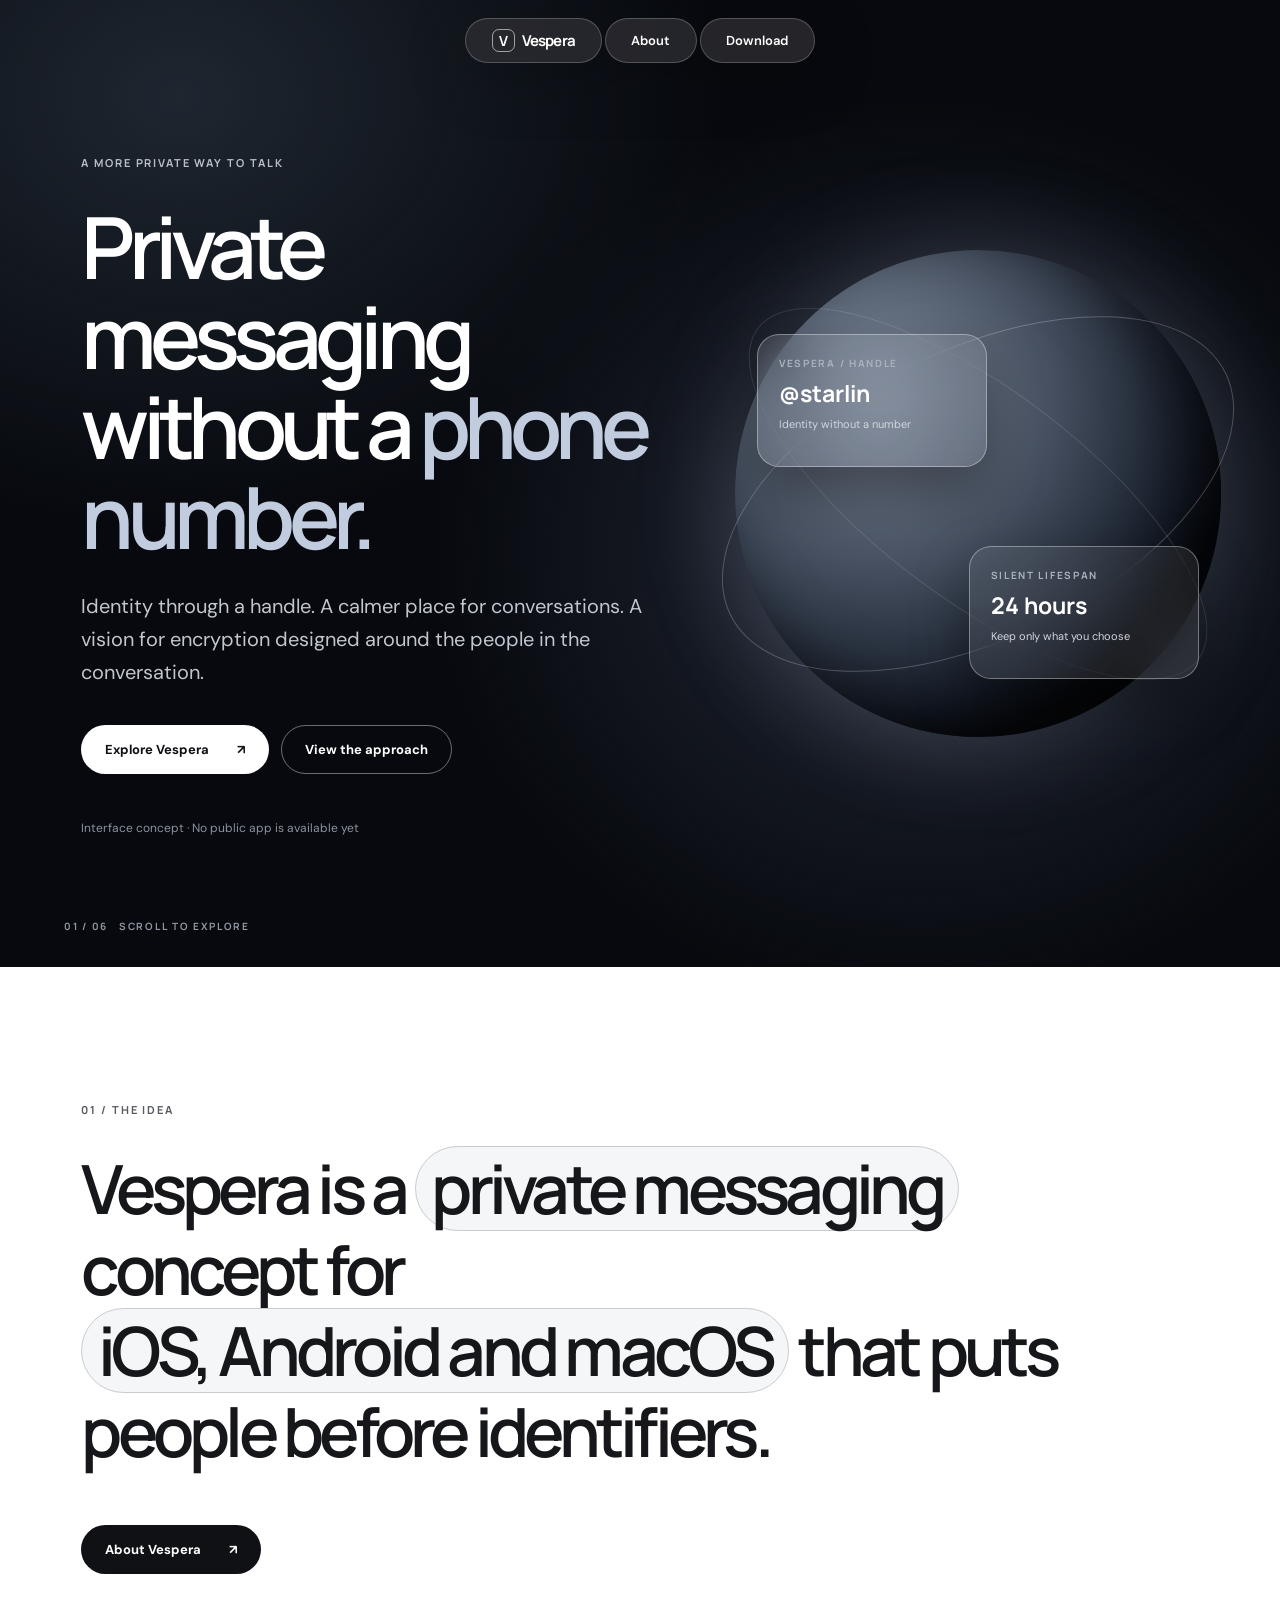
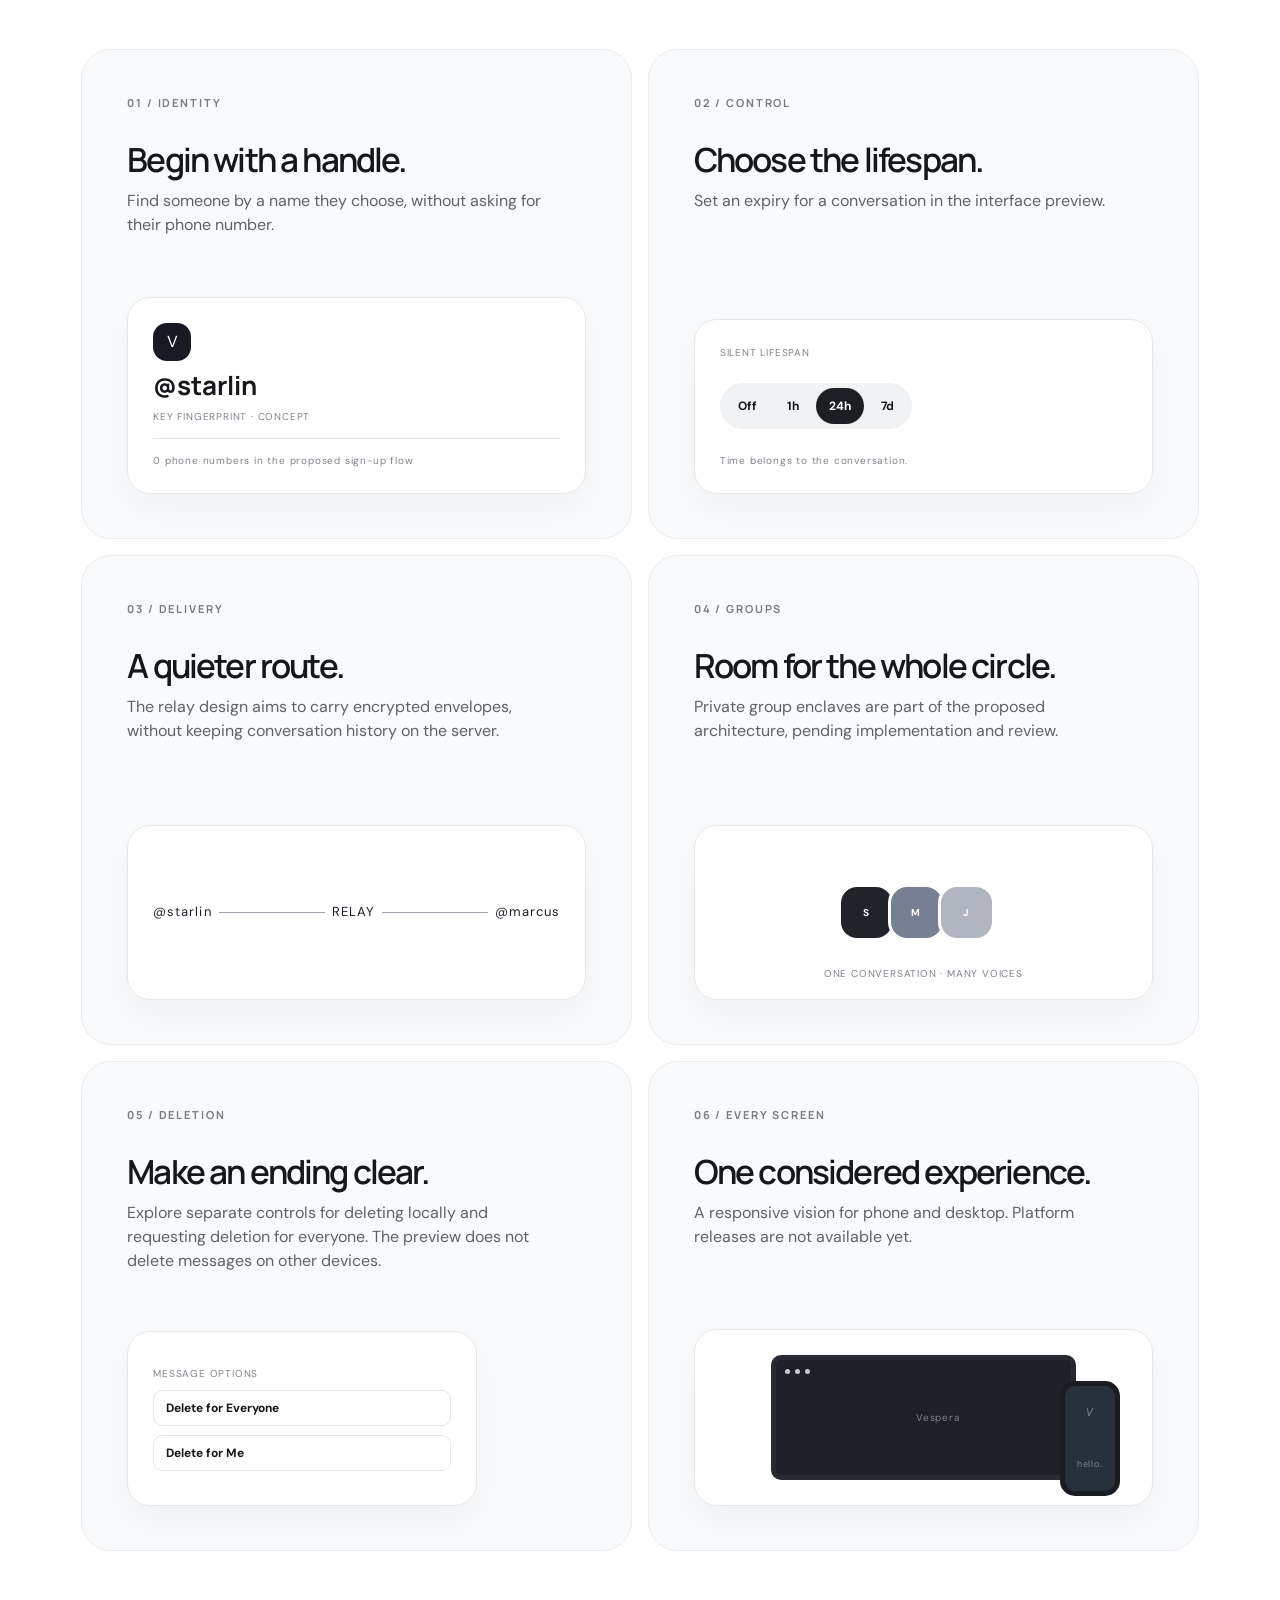
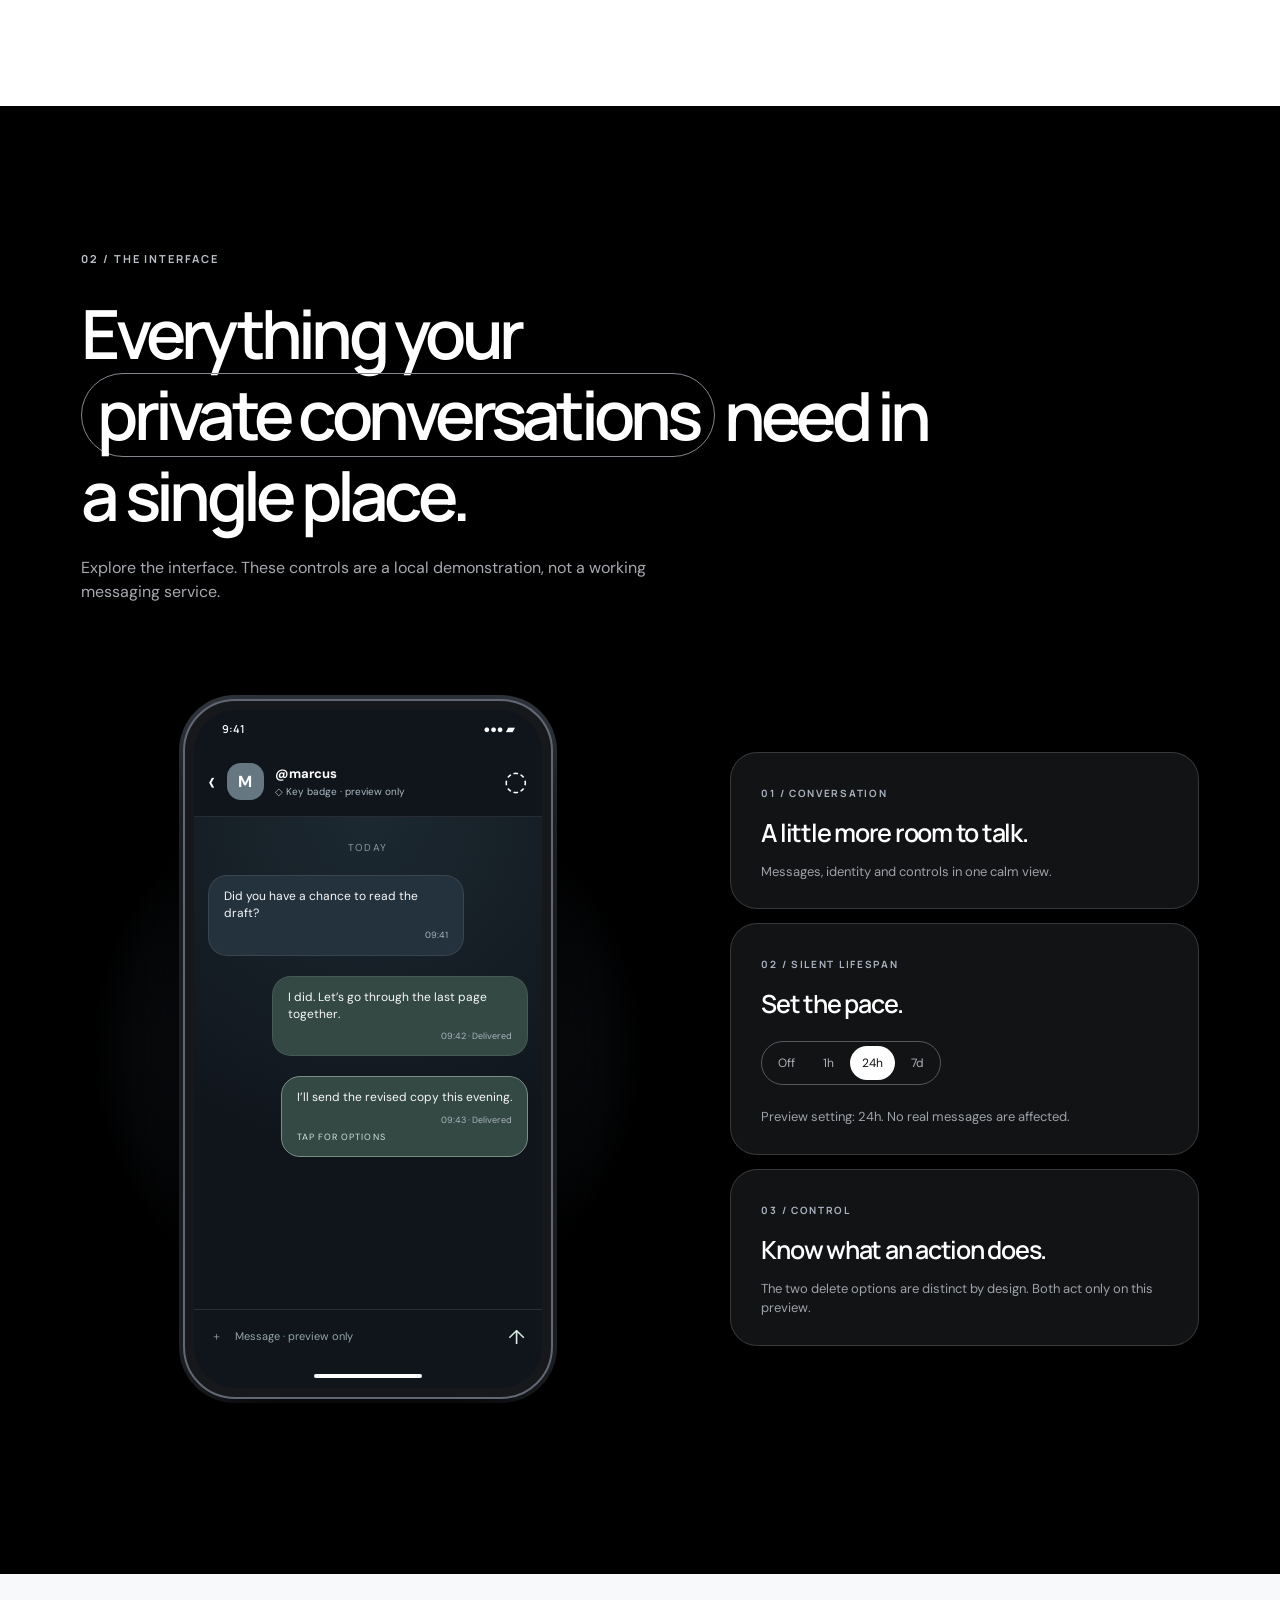
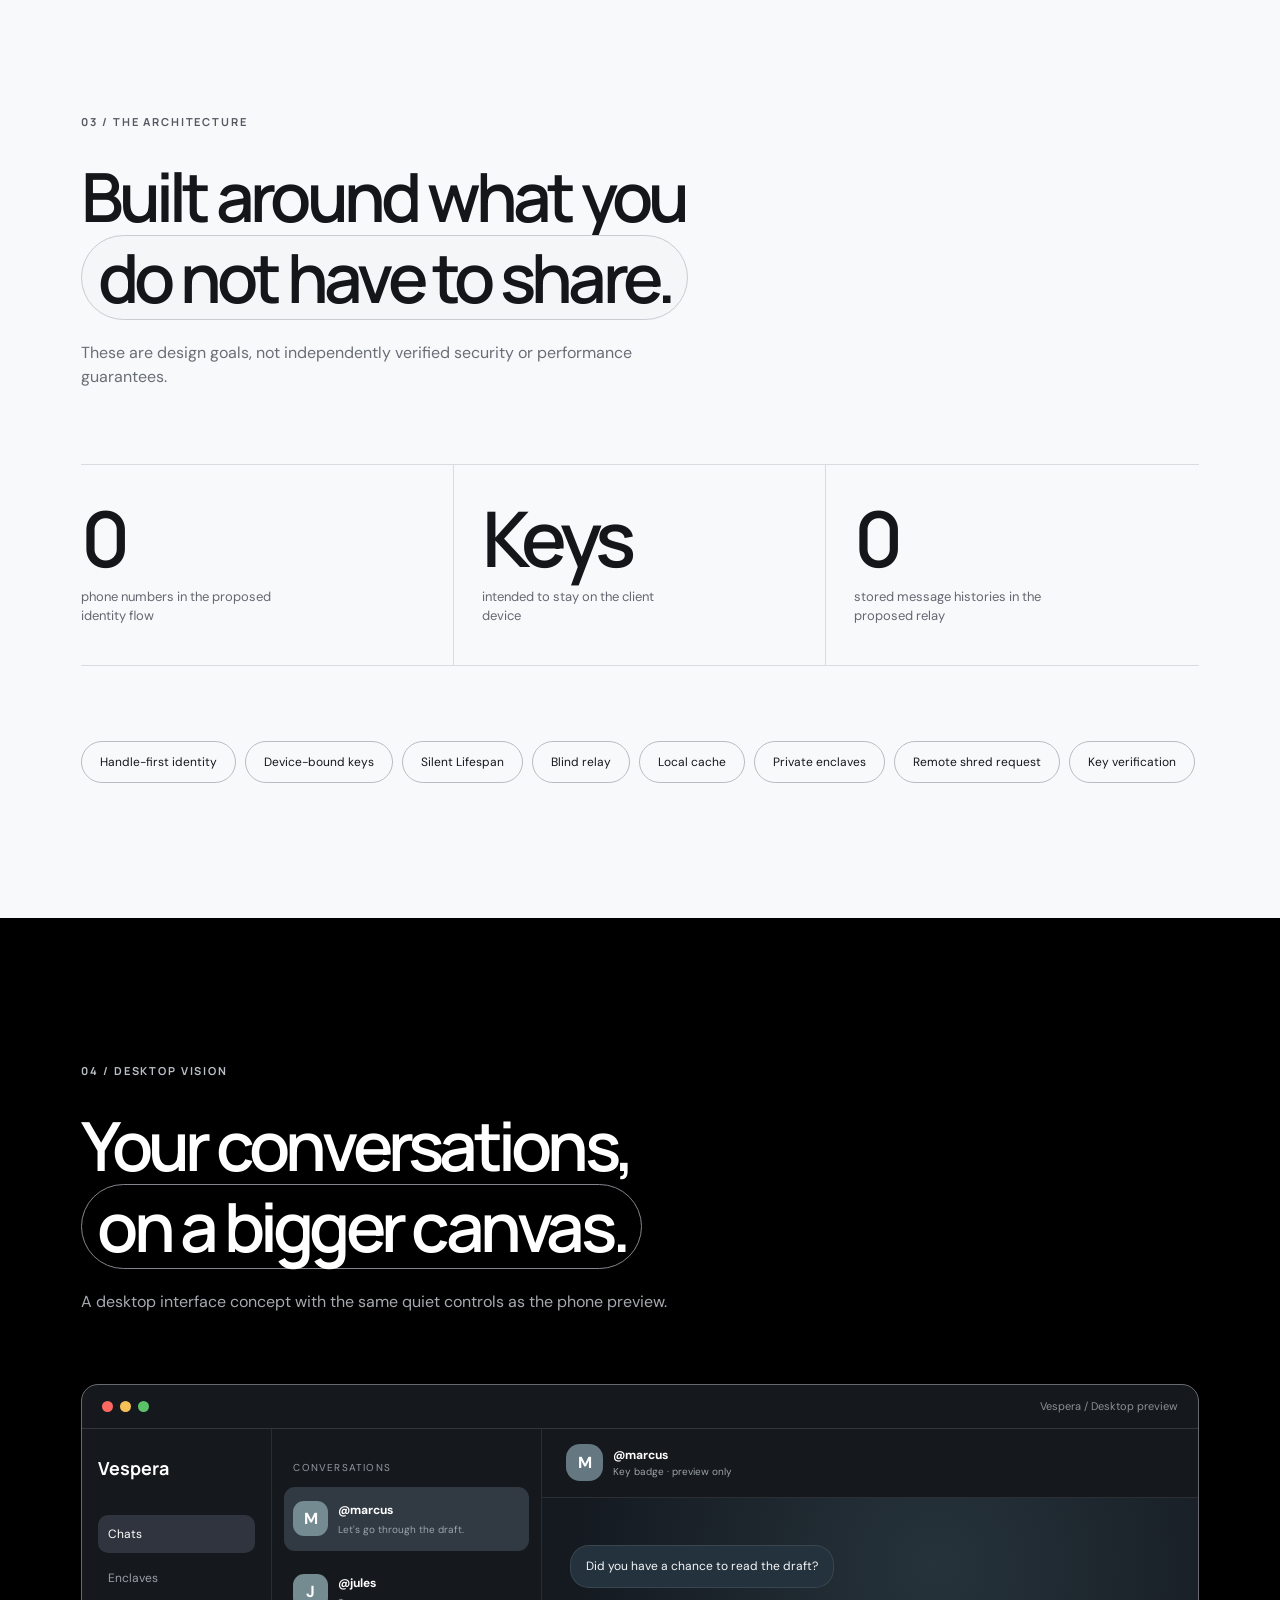
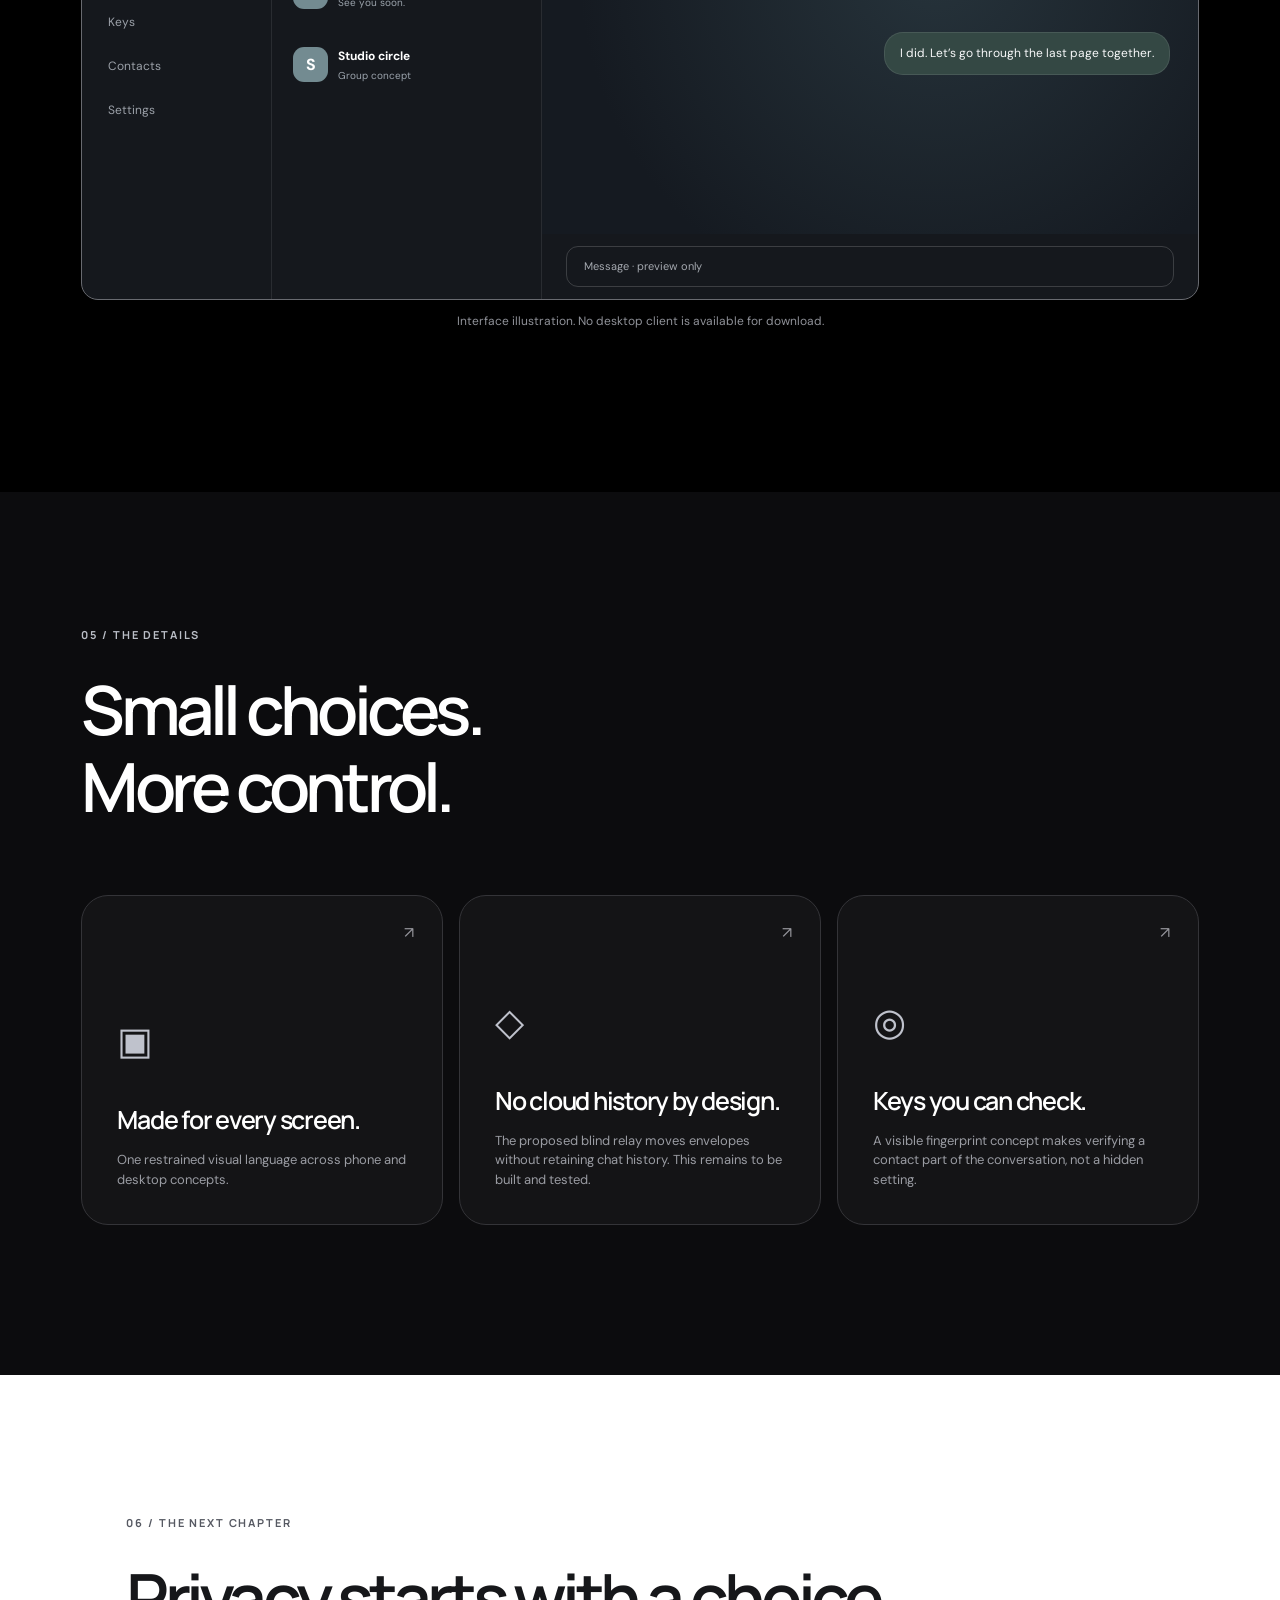
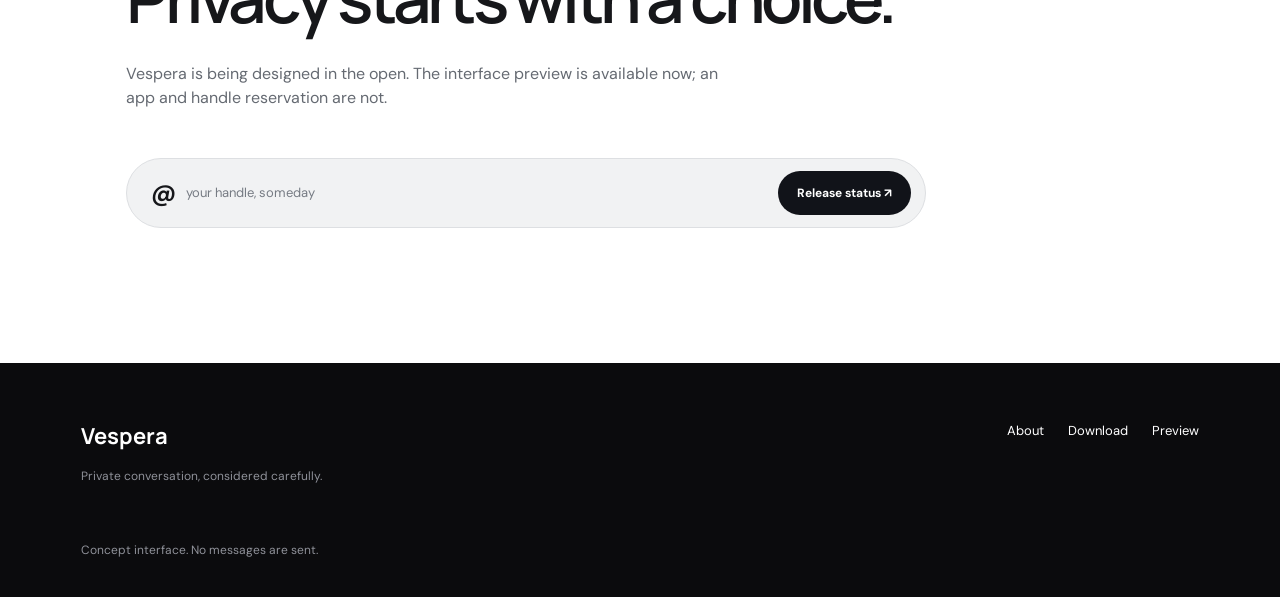
==== commit 2a9723a7: "Rebuild Vespera editorial landing and preview pages" ====
--- a/index.html
+++ b/index.html
@@ -1,6 +1,10 @@
 <!doctype html>
-<html lang="en"><head><meta charset="utf-8"><meta name="viewport" content="width=device-width,initial-scale=1"><meta name="theme-color" content="#090d13"><meta name="description" content="Vespera is a concept for private conversations built around handles, clear controls, and a quieter interface."><title>Vespera | A quieter place to talk</title><link rel="stylesheet" href="styles.css"></head><body>
-<a class="skip" href="#main">Skip to content</a><header class="site-header"><nav class="nav" aria-label="Main navigation"><a class="brand" href="index.html" aria-label="Vespera home"><span class="mark" aria-hidden="true">V</span>Vespera</a><div class="nav-links" id="nav-links"><a href="index.html#features">Features</a><a href="about.html">About</a><a href="download.html">Download</a></div><a class="nav-cta" href="download.html">Explore release</a><button class="menu-toggle" type="button" aria-controls="nav-links" aria-expanded="false" aria-label="Open menu"><span></span><span></span></button></nav></header>
-<main id="main"><section class="hero shell"><div class="hero-copy reveal"><span class="eyebrow"><span class="pulse" aria-hidden="true"></span> PRIVATE MESSAGING, REIMAGINED</span><h1>Closer conversations.<br><em>Less noise.</em></h1><p>A considered space for the words that matter. Explore a private messaging concept built around handles, simple controls, and a calmer rhythm.</p><div class="hero-actions"><a class="button primary" href="download.html">Explore Vespera <span aria-hidden="true">↗</span></a><a class="text-link" href="#preview">Try the preview <span aria-hidden="true">↓</span></a></div><div class="hero-footnote"><span class="line"></span> Interface preview · No messages are sent</div></div>
-<div class="preview-wrap reveal" id="preview"><div class="preview-halo" aria-hidden="true"></div><div class="device" aria-label="Interactive Vespera conversation preview"><div class="device-top"><span class="device-monogram" aria-hidden="true">V</span><span>VESPERA / CONVERSATION</span><span class="signal" aria-hidden="true"><i></i><i></i><i></i></span></div><div class="chat-header"><div class="avatar" aria-hidden="true">M</div><div class="contact"><strong>@marcus</strong><small><span class="shield" aria-hidden="true">◇</span> Key badge · preview only</small></div><button class="icon-button" type="button" aria-label="Conversation information" data-toast="This is an interface preview">···</button></div><div class="chat-body"><div class="day-divider">TODAY <span>09:41</span></div><div class="message incoming reveal"><p>Did you have a chance to read the draft?</p><span class="meta">09:41</span></div><div class="message outgoing reveal"><p>I did. Let’s go through the last page together.</p><span class="meta">09:42 <span class="checks" aria-label="Delivered">✓✓</span></span></div><div class="message outgoing interactive" id="interactive-bubble"><span class="message-hint">TAP FOR OPTIONS</span><p id="interactive-text">I’ll send the revised copy this evening.</p><span class="meta">09:43 <span class="checks" aria-label="Delivered">✓✓</span></span></div><div class="action-sheet" id="action-popover" aria-label="Message options" hidden><div class="sheet-label">MESSAGE OPTIONS</div><button type="button" id="btn-reply">Reply</button><button type="button" id="btn-copy-text">Copy</button><button type="button" class="danger" id="btn-delete-everyone">Delete for Everyone</button><button type="button" class="danger" id="btn-delete-me">Delete for Me</button></div></div><div class="composer"><button type="button" class="attach" aria-label="Attachment preview" data-toast="Attachments are not available in this preview">＋</button><span class="lock" aria-hidden="true">♢</span><input type="text" aria-label="Preview message" placeholder="Encrypted message..." readonly><button type="button" class="send" aria-label="Send preview" data-toast="This preview does not send messages">↑</button></div><div class="device-bottom">LOCAL INTERFACE DEMO <span>01 / 03</span></div><div class="toast" id="screen-toast" role="status" aria-live="polite"></div></div><div class="lifespan"><div><span class="control-kicker">SILENT LIFESPAN</span><p id="chat-lifespan-subtitle">Preview setting: 24h</p></div><div class="lifespan-pills" role="group" aria-label="Silent Lifespan preview setting"><button type="button" data-lifespan="Off" aria-pressed="false">Off</button><button type="button" data-lifespan="1h" aria-pressed="false">1h</button><button type="button" data-lifespan="24h" aria-pressed="true">24h</button><button type="button" data-lifespan="7d" aria-pressed="false">7d</button></div><button type="button" class="reset" id="btn-reset-preview">Reset preview</button></div></div></section>
-<section class="features shell" id="features"><div class="section-intro reveal"><span class="eyebrow">THE PRINCIPLES</span><h2>Every detail has a purpose.</h2><p>From the first hello to the last word, the interface keeps control within reach and clutter out of sight.</p></div><div class="feature-grid"><article class="feature reveal"><span class="feature-index">01 / IDENTITY</span><div class="feature-symbol" aria-hidden="true">@</div><h3>Start with a handle.</h3><p>Find a conversation through a handle in this concept, without making a phone number the centre of the experience.</p><span class="feature-rule"></span><small>@starlin / @marcus</small></article><article class="feature reveal"><span class="feature-index">02 / CONTROL</span><div class="feature-symbol" aria-hidden="true">⌁</div><h3>Choose what stays.</h3><p>Explore Silent Lifespan and message deletion in the interactive preview. Both are demonstrations, not live remote actions.</p><span class="feature-rule"></span><small>OFF · 1H · 24H · 7D</small></article><article class="feature reveal"><span class="feature-index">03 / CLARITY</span><div class="feature-symbol" aria-hidden="true">◇</div><h3>Understand your keys.</h3><p>A distinct key badge brings verification into the conversation design. Security behaviour must be validated before release.</p><span class="feature-rule"></span><small>VERIFICATION, WITHOUT CLUTTER</small></article><article class="feature reveal"><span class="feature-index">04 / FEEL</span><div class="feature-symbol" aria-hidden="true">↗</div><h3>Motion that makes sense.</h3><p>Measured transitions, clear touch targets, and deliberate spacing give each action room to breathe.</p><span class="feature-rule"></span><small>QUIET BY DESIGN</small></article></div></section><section class="closing shell reveal"><span class="eyebrow">VESPERA / IN DEVELOPMENT</span><h2>Make room for a better conversation.</h2><p>The interface is a preview. Release details and verified security documentation will come before any public download.</p><a class="button primary" href="download.html">See release status <span aria-hidden="true">↗</span></a></section></main><footer class="footer shell"><div><a class="brand" href="index.html"><span class="mark" aria-hidden="true">V</span>Vespera</a><p>A quieter place to talk.</p></div><div class="footer-links"><a href="index.html#features">Features</a><a href="about.html">About</a><a href="download.html">Download</a></div><small>© 2026 Vespera. Interface concept.</small></footer><script src="app.js" defer></script></body></html>+<html lang="en"><head><meta charset="utf-8"><meta name="viewport" content="width=device-width, initial-scale=1, viewport-fit=cover"><meta name="theme-color" content="#07090e"><meta name="description" content="Vespera is a design concept for private conversations built around handles and simple controls."><title>Vespera | A different kind of private conversation</title><link rel="stylesheet" href="styles.css" defer><script src="app.js" defer></script></head><body>
+<a class="skip" href="#main">Skip to content</a><header class="site-header"><nav class="nav" aria-label="Main navigation"><a class="nav-pill brand" href="index.html" aria-label="Vespera home"><span class="brand-mark" aria-hidden="true">V</span> Vespera</a><a class="nav-pill" href="about.html">About</a><a class="nav-pill" href="download.html">Download</a></nav></header>
+<main id="main"><section class="hero dark"><div class="shell hero-inner"><div class="hero-copy reveal"><span class="eyebrow">A MORE PRIVATE WAY TO TALK</span><h1>Private messaging<br>without a <em>phone number.</em></h1><p>Identity through a handle. A calmer place for conversations. A vision for encryption designed around the people in the conversation.</p><div class="actions"><a class="button light" href="download.html">Explore Vespera <span aria-hidden="true">↗</span></a><a class="button outline" href="about.html">View the approach</a></div><span class="fine">Interface concept · No public app is available yet</span></div><div class="hero-art" aria-hidden="true"><div class="orb"></div><div class="glass-card glass-one"><span class="micro">VESPERA / HANDLE</span><strong>@starlin</strong><span>Identity without a number</span></div><div class="glass-card glass-two"><span class="micro">SILENT LIFESPAN</span><strong>24 hours</strong><span>Keep only what you choose</span></div><span class="art-ring ring-one"></span><span class="art-ring ring-two"></span></div></div><span class="hero-index">01 / 06 &nbsp; SCROLL TO EXPLORE</span></section>
+<section class="editorial paper" id="features"><div class="shell"><div class="intro reveal"><span class="eyebrow ink">01 / THE IDEA</span><h2>Vespera is a <span class="tag">private messaging</span> concept for <span class="tag">iOS, Android and macOS</span> that puts people before identifiers.</h2><a class="button black" href="about.html">About Vespera <span aria-hidden="true">↗</span></a></div><div class="story-grid"><article class="story-card reveal"><span class="card-number">01 / IDENTITY</span><h3>Begin with a handle.</h3><p>Find someone by a name they choose, without asking for their phone number.</p><div class="artifact identity-art"><div class="profile-dot">V</div><strong>@starlin</strong><small>KEY FINGERPRINT · CONCEPT</small><div class="art-rule"></div><span>0 phone numbers in the proposed sign-up flow</span></div></article><article class="story-card reveal"><span class="card-number">02 / CONTROL</span><h3>Choose the lifespan.</h3><p>Set an expiry for a conversation in the interface preview.</p><div class="artifact timer-art"><span>SILENT LIFESPAN</span><div class="timer-pills"><b>Off</b><b>1h</b><b class="chosen">24h</b><b>7d</b></div><span>Time belongs to the conversation.</span></div></article><article class="story-card reveal"><span class="card-number">03 / DELIVERY</span><h3>A quieter route.</h3><p>The relay design aims to carry encrypted envelopes, without keeping conversation history on the server.</p><div class="artifact relay-art"><span>@starlin</span><i></i><span>RELAY</span><i></i><span>@marcus</span></div></article><article class="story-card reveal"><span class="card-number">04 / GROUPS</span><h3>Room for the whole circle.</h3><p>Private group enclaves are part of the proposed architecture, pending implementation and review.</p><div class="artifact group-art"><span>S</span><span>M</span><span>J</span><small>ONE CONVERSATION · MANY VOICES</small></div></article><article class="story-card reveal"><span class="card-number">05 / DELETION</span><h3>Make an ending clear.</h3><p>Explore separate controls for deleting locally and requesting deletion for everyone. The preview does not delete messages on other devices.</p><div class="artifact delete-art"><span>MESSAGE OPTIONS</span><strong>Delete for Everyone</strong><strong>Delete for Me</strong></div></article><article class="story-card reveal"><span class="card-number">06 / EVERY SCREEN</span><h3>One considered experience.</h3><p>A responsive vision for phone and desktop. Platform releases are not available yet.</p><div class="artifact devices-art"><span class="mini-desktop"><b></b><b></b><b></b><i>Vespera</i></span><span class="mini-phone"><i>V</i><small>hello.</small></span></div></article></div></div></section>
+<section class="showcase black-section" id="preview"><div class="shell"><div class="section-heading reveal"><span class="eyebrow">02 / THE INTERFACE</span><h2>Everything your <span class="text-tag">private conversations</span> need in a single place.</h2><p>Explore the interface. These controls are a local demonstration, not a working messaging service.</p></div><div class="showcase-layout"><div class="phone-stage reveal"><div class="phone" aria-label="Interactive Vespera conversation preview"><div class="phone-screen"><div class="phone-status"><span>9:41</span><span>●●● ▰</span></div><div class="chat-top"><span class="back-mark" aria-hidden="true">‹</span><span class="avatar">M</span><span class="chat-person"><strong>@marcus</strong><small>◇ Key badge · preview only</small></span><span class="call-mark" aria-label="Call control illustration">◌</span></div><div class="chat-thread"><div class="date">TODAY</div><div class="bubble received">Did you have a chance to read the draft?<small>09:41</small></div><div class="bubble sent">I did. Let’s go through the last page together.<small>09:42 · Delivered</small></div><button type="button" class="bubble sent selectable" id="message-preview" aria-haspopup="menu" aria-expanded="false">I’ll send the revised copy this evening.<small>09:43 · Delivered</small><span class="tap-hint">TAP FOR OPTIONS</span></button><div class="action-menu" id="action-menu" role="menu" hidden><span>MESSAGE OPTIONS · PREVIEW</span><button type="button" role="menuitem" data-delete="everyone">Delete for Everyone</button><button type="button" role="menuitem" data-delete="me">Delete for Me</button></div></div><div class="composer"><span aria-hidden="true">＋</span><span>Message · preview only</span><span aria-hidden="true">↑</span></div><div class="home-indicator"></div></div></div></div><div class="showcase-side reveal"><div class="side-card"><span class="micro">01 / CONVERSATION</span><h3>A little more room to talk.</h3><p>Messages, identity and controls in one calm view.</p></div><div class="side-card lifespan-card"><span class="micro">02 / SILENT LIFESPAN</span><h3>Set the pace.</h3><div class="lifespan-options" role="group" aria-label="Preview message lifespan"><button type="button" data-lifespan="Off">Off</button><button type="button" data-lifespan="1h">1h</button><button type="button" data-lifespan="24h" aria-pressed="true">24h</button><button type="button" data-lifespan="7d">7d</button></div><p id="lifespan-status" aria-live="polite">Preview setting: 24h. No real messages are affected.</p></div><div class="side-card"><span class="micro">03 / CONTROL</span><h3>Know what an action does.</h3><p>The two delete options are distinct by design. Both act only on this preview.</p></div></div></div></div></section>
+<section class="metrics paper-tint"><div class="shell"><div class="section-heading reveal"><span class="eyebrow ink">03 / THE ARCHITECTURE</span><h2>Built around what you <span class="tag">do not have to share.</span></h2><p>These are design goals, not independently verified security or performance guarantees.</p></div><div class="metric-grid"><div class="metric reveal"><strong>0</strong><span>phone numbers in the proposed identity flow</span></div><div class="metric reveal"><strong>Keys</strong><span>intended to stay on the client device</span></div><div class="metric reveal"><strong>0</strong><span>stored message histories in the proposed relay</span></div></div><div class="ticker" aria-label="Planned design ideas"><div class="ticker-track"><span>Handle-first identity</span><span>Device-bound keys</span><span>Silent Lifespan</span><span>Blind relay</span><span>Local cache</span><span>Private enclaves</span><span>Remote shred request</span><span>Key verification</span></div></div></div></section>
+<section class="desktop-section black-section"><div class="shell"><div class="section-heading reveal"><span class="eyebrow">04 / DESKTOP VISION</span><h2>Your conversations,<br><span class="text-tag">on a bigger canvas.</span></h2><p>A desktop interface concept with the same quiet controls as the phone preview.</p></div><div class="mac-window reveal" aria-label="Vespera desktop application concept"><div class="mac-bar"><span class="lights"><i></i><i></i><i></i></span><span>Vespera / Desktop preview</span></div><div class="mac-content"><aside class="mac-sidebar"><strong>Vespera</strong><span class="active">Chats</span><span>Enclaves</span><span>Keys</span><span>Contacts</span><span>Settings</span></aside><div class="mac-list"><span>CONVERSATIONS</span><div class="mac-contact active"><b>M</b><div><strong>@marcus</strong><small>Let's go through the draft.</small></div></div><div class="mac-contact"><b>J</b><div><strong>@jules</strong><small>See you soon.</small></div></div><div class="mac-contact"><b>S</b><div><strong>Studio circle</strong><small>Group concept</small></div></div></div><div class="mac-chat"><header><span class="avatar">M</span><div><strong>@marcus</strong><small>Key badge · preview only</small></div></header><div class="mac-messages"><p class="bubble received">Did you have a chance to read the draft?</p><p class="bubble sent">I did. Let’s go through the last page together.</p></div><div class="mac-compose">Message · preview only</div></div></div></div><p class="caption">Interface illustration. No desktop client is available for download.</p></div></section>
+<section class="bento-section charcoal"><div class="shell"><div class="section-heading reveal"><span class="eyebrow">05 / THE DETAILS</span><h2>Small choices.<br>More control.</h2></div><div class="bento-grid"><article class="bento-card reveal"><span class="corner">↗</span><span class="line-icon" aria-hidden="true">▣</span><h3>Made for every screen.</h3><p>One restrained visual language across phone and desktop concepts.</p></article><article class="bento-card reveal"><span class="corner">↗</span><span class="line-icon" aria-hidden="true">◇</span><h3>No cloud history by design.</h3><p>The proposed blind relay moves envelopes without retaining chat history. This remains to be built and tested.</p></article><article class="bento-card reveal"><span class="corner">↗</span><span class="line-icon" aria-hidden="true">◎</span><h3>Keys you can check.</h3><p>A visible fingerprint concept makes verifying a contact part of the conversation, not a hidden setting.</p></article></div></div></section>
+<section class="closing paper"><div class="shell closing-inner reveal"><span class="eyebrow ink">06 / THE NEXT CHAPTER</span><h2>Privacy starts with a choice.</h2><p>Vespera is being designed in the open. The interface preview is available now; an app and handle reservation are not.</p><div class="handle-bar"><span>@</span><span>your handle, someday</span><a href="download.html">Release status <span aria-hidden="true">↗</span></a></div></div></section></main><footer class="footer"><div class="shell footer-inner"><a href="index.html" class="footer-brand">Vespera</a><span>Private conversation, considered carefully.</span><nav aria-label="Footer navigation"><a href="about.html">About</a><a href="download.html">Download</a><a href="index.html#preview">Preview</a></nav><small>Concept interface. No messages are sent.</small></div></footer><div class="toast" role="status" aria-live="polite"></div></body></html>
--- a/styles.css
+++ b/styles.css
@@ -1,2 +1,2 @@
 @import url('https://fonts.googleapis.com/css2?family=DM+Sans:wght@400;500;600;700&family=Manrope:wght@400;500;600;700;800&display=swap');
-:root{color-scheme:dark;--bg:#090d13;--surface:#101720;--surface2:#17212b;--stroke:#29343e;--text:#eef2f2;--muted:#a6b3bc;--soft:#788b96;--mint:#b8e0d6;--mint-dark:#16322f;--danger:#f3a7a4;--ease:cubic-bezier(.22,1,.36,1)}*{box-sizing:border-box}html{scroll-behavior:smooth;scroll-padding-top:110px}body{margin:0;background:radial-gradient(ellipse at 70% 7%,#15232a 0%,transparent 34%),var(--bg);color:var(--text);font:16px/1.55 'DM Sans',system-ui,sans-serif;overflow-x:hidden}button,input{font:inherit}button{cursor:pointer}a{color:inherit;text-decoration:none}a:focus-visible,button:focus-visible,input:focus-visible{outline:2px solid var(--mint);outline-offset:3px}.skip{position:absolute;top:-100px;left:16px;background:var(--mint);color:var(--bg);padding:8px;z-index:30}.skip:focus{top:8px}.shell{max-width:1200px;margin:auto;padding-inline:clamp(20px,4vw,54px)}.site-header{position:fixed;z-index:20;top:calc(16px + env(safe-area-inset-top));left:0;right:0;padding:0 18px;pointer-events:none}.nav{pointer-events:auto;max-width:1110px;height:64px;margin:auto;padding:0 11px 0 21px;border:1px solid #41515b78;border-radius:100px;background:#172029c9;backdrop-filter:blur(22px);-webkit-backdrop-filter:blur(22px);box-shadow:0 12px 40px #0008;display:flex;align-items:center;gap:20px}.brand{display:inline-flex;align-items:center;gap:10px;font:700 17px 'Manrope',sans-serif;letter-spacing:-.05em;white-space:nowrap}.mark{width:29px;height:29px;display:inline-grid;place-items:center;background:var(--mint);color:#122521;border-radius:9px 9px 12px 12px;font:bold 17px 'Manrope',sans-serif;transform:rotate(-7deg)}.nav-links{display:flex;gap:32px;margin:auto}.nav-links a,.footer-links a{font-size:13px;color:var(--muted);transition:color .2s}.nav-links a:hover,.nav-links a[aria-current],.footer-links a:hover{color:var(--text)}.nav-cta,.button{display:inline-flex;justify-content:center;align-items:center;gap:30px;background:var(--mint);color:#102621;border-radius:100px;font-weight:700;font-size:13px;min-height:42px;padding:0 21px;white-space:nowrap;transition:transform .3s var(--ease),background .3s,box-shadow .3s}.nav-cta:hover,.button:hover{transform:translateY(-3px);background:#d8f4e9;box-shadow:0 8px 26px #a9dbc322}.menu-toggle{display:none;width:42px;height:42px;border:1px solid var(--stroke);border-radius:50%;background:var(--surface);color:var(--text);align-items:center;justify-content:center;flex-direction:column;gap:5px}.menu-toggle span{width:17px;height:1px;background:currentColor;transition:transform .25s}.menu-toggle[aria-expanded=true] span:first-child{transform:translateY(3px) rotate(45deg)}.menu-toggle[aria-expanded=true] span:last-child{transform:translateY(-3px) rotate(-45deg)}.hero{min-height:780px;padding-top:clamp(155px,17vw,225px);padding-bottom:130px;display:grid;grid-template-columns:minmax(0,1fr) minmax(300px,480px);gap:clamp(40px,7vw,110px);align-items:center}.eyebrow,.control-kicker,.feature-index{font:700 11px 'Manrope',sans-serif;letter-spacing:.18em;color:var(--mint);text-transform:uppercase}.pulse{display:inline-block;width:7px;height:7px;border-radius:50%;background:var(--mint);margin-right:9px;box-shadow:0 0 0 5px #b8e0d61a}.hero h1,.page-hero h1{font:600 clamp(48px,6.2vw,83px)/1.08 'Manrope',sans-serif;letter-spacing:-.075em;margin:23px 0}.hero h1 em,.page-hero h1 em{font-style:normal;color:var(--mint)}.hero-copy>p,.page-hero>p{color:var(--muted);max-width:530px;font-size:clamp(16px,1.6vw,18px);line-height:1.7;margin:0}.hero-actions{display:flex;align-items:center;gap:30px;margin-top:37px}.hero-actions .button{min-height:49px}.text-link{font-size:13px;font-weight:700;border-bottom:1px solid #71968e;padding-bottom:6px;white-space:nowrap;transition:color .2s}.text-link:hover{color:var(--mint)}.hero-footnote{display:flex;align-items:center;gap:11px;margin-top:55px;font-size:11px;letter-spacing:.07em;color:var(--soft)}.line{width:29px;height:1px;background:var(--soft)}.preview-wrap{position:relative;min-width:0}.preview-halo{position:absolute;inset:10% -10% 20%;border-radius:50%;background:#759f9273;filter:blur(100px);pointer-events:none}.device{position:relative;width:min(100%,420px);margin:auto;background:#111a23;border:1px solid #526670;border-radius:28px;box-shadow:0 34px 80px #0009,0 0 0 7px #23303a;overflow:hidden}.device-top,.device-bottom{height:38px;display:flex;align-items:center;gap:10px;padding:0 21px;font:700 9px 'Manrope',sans-serif;letter-spacing:.16em;color:var(--soft);border-bottom:1px solid var(--stroke)}.device-monogram{font-size:12px;color:var(--mint)}.signal{display:flex;gap:3px;margin-left:auto}.signal i{width:3px;height:8px;background:var(--mint);border-radius:2px}.signal i:nth-child(2){height:11px}.signal i:nth-child(3){height:14px}.device-bottom{justify-content:space-between;border-top:1px solid var(--stroke);border-bottom:0;height:29px}.chat-header{height:70px;padding:0 19px;display:flex;align-items:center;gap:11px;border-bottom:1px solid var(--stroke)}.avatar{width:36px;height:36px;display:grid;place-items:center;border-radius:13px;background:linear-gradient(145deg,#3a5a57,#253b41);color:#d6eeea;font:700 15px 'Manrope',sans-serif}.contact{display:flex;flex-direction:column;min-width:0}.contact strong{font:700 14px 'Manrope',sans-serif}.contact small{font-size:10px;color:var(--muted);white-space:nowrap}.shield{color:var(--mint);font-size:14px}.icon-button{margin-left:auto;border:1px solid var(--stroke);background:var(--surface2);color:var(--mint);width:33px;height:33px;border-radius:11px;font-size:20px;line-height:0}.chat-body{height:317px;position:relative;padding:16px 18px;display:flex;flex-direction:column;gap:13px;background:radial-gradient(circle at 50% 0%,#192a2c 0%,transparent 60%);overflow-y:auto}.day-divider{font:700 10px 'Manrope',sans-serif;letter-spacing:.12em;color:var(--soft);display:flex;gap:10px;align-items:center;justify-content:center}.day-divider span{opacity:.7}.message{max-width:83%;width:fit-content;border-radius:17px;padding:11px 14px 8px;border:1px solid var(--stroke);font-size:12px;line-height:1.5;transition:transform .3s var(--ease),opacity .3s,background .3s}.message p{margin:0}.incoming{background:#1b2730;align-self:flex-start}.outgoing{background:#263d3c;align-self:flex-end;border-color:#42625d}.meta{display:block;text-align:right;margin-top:5px;font-size:10px;color:#b0c1c0}.checks{color:var(--mint);letter-spacing:-.18em;padding-right:3px}.interactive{cursor:pointer;user-select:none}.interactive:hover{transform:translateY(-3px);background:#30504b}.message-hint{display:block;margin-bottom:4px;color:var(--mint);font-size:9px;letter-spacing:.13em;font-weight:700}.interactive.deleted{border-style:dashed;background:transparent;color:var(--muted);cursor:default}.interactive.deleted .message-hint,.interactive.deleted .meta{display:none}.interactive.removed{opacity:0;transform:scale(.94);pointer-events:none}.action-sheet{position:absolute;z-index:5;right:14px;bottom:12px;width:min(245px,calc(100% - 28px));border:1px solid #52616b;border-radius:15px;background:#1c2730f5;backdrop-filter:blur(20px);box-shadow:0 18px 40px #000b;padding:5px;animation:sheetIn .24s var(--ease)}.action-sheet[hidden]{display:none}.sheet-label{font:700 9px 'Manrope',sans-serif;color:var(--soft);letter-spacing:.15em;padding:11px 10px}.action-sheet button{width:100%;text-align:left;color:var(--text);padding:9px 11px;background:transparent;border:0;border-radius:8px;font-size:12px}.action-sheet button:hover{background:#ffffff12}.action-sheet .danger{color:var(--danger)}.composer{height:57px;padding:0 12px;display:flex;align-items:center;gap:9px;border-top:1px solid var(--stroke)}.attach,.send{width:30px;height:30px;border:1px solid var(--stroke);background:var(--surface2);color:var(--mint);border-radius:10px;font-size:19px;line-height:1}.send{background:var(--mint);color:var(--bg);border:0;font-size:19px}.lock{color:var(--mint);font-size:20px}.composer input{flex:1;min-width:0;background:none;border:0;color:var(--muted);font-size:11px}.composer input::placeholder{color:var(--muted);opacity:1}.toast{position:absolute;bottom:46px;left:50%;transform:translate(-50%,10px);border-radius:8px;padding:7px 10px;background:#29483f;color:#e5f5ef;font-size:11px;opacity:0;pointer-events:none;white-space:nowrap;max-width:95%;overflow:hidden;text-overflow:ellipsis;transition:opacity .2s,transform .2s}.toast.show{opacity:1;transform:translate(-50%,0)}.lifespan{position:relative;display:flex;flex-wrap:wrap;align-items:center;justify-content:center;gap:8px 20px;margin-top:35px}.lifespan p{font-size:12px;color:var(--muted);margin:3px 0}.control-kicker{font-size:9px}.lifespan-pills{display:flex;gap:3px;border:1px solid var(--stroke);background:#18222b;border-radius:100px;padding:3px}.lifespan-pills button{border:0;background:none;color:var(--muted);font-size:11px;padding:6px 9px;border-radius:100px;white-space:nowrap}.lifespan-pills button[aria-pressed=true]{background:var(--mint);color:#102621}.reset{background:none;border:0;color:var(--muted);font-size:11px;text-decoration:underline;text-underline-offset:4px}.features{padding-block:85px 135px}.section-intro{max-width:600px;margin-bottom:48px}.section-intro h2,.closing h2,.interior-cta h2{font:600 clamp(34px,4.5vw,56px)/1.14 'Manrope',sans-serif;letter-spacing:-.06em;margin:18px 0}.section-intro p,.closing p,.interior-cta p{color:var(--muted);line-height:1.7;max-width:560px}.feature-grid,.release-grid{display:grid;grid-template-columns:repeat(2,minmax(0,1fr));gap:16px}.feature,.release-card{min-width:0;min-height:305px;border:1px solid var(--stroke);border-radius:22px;background:linear-gradient(145deg,#17232c,#111920);padding:clamp(24px,3vw,38px);transition:transform .35s var(--ease),border-color .35s,box-shadow .35s}.feature:hover,.release-card:hover{transform:translateY(-5px);border-color:#699287;box-shadow:0 16px 45px #0005}.feature-index{color:#95aaa9}.feature-symbol{font:500 32px 'Manrope',sans-serif;color:var(--mint);margin:26px 0 14px}.feature h3{font:600 22px 'Manrope',sans-serif;letter-spacing:-.045em;margin:0 0 10px}.feature p,.release-card p{font-size:14px;color:var(--muted);line-height:1.65;margin:0 0 24px;max-width:400px}.feature-rule{display:block;width:100%;height:1px;background:var(--stroke);margin-top:auto}.feature small{display:block;color:var(--mint);letter-spacing:.1em;font-size:9px;margin-top:13px}.closing,.interior-cta{border-top:1px solid var(--stroke);padding-block:95px 120px}.closing .button,.interior-cta .button{margin-top:20px}.footer{border-top:1px solid var(--stroke);padding-block:50px 35px;display:grid;grid-template-columns:1fr auto;gap:40px}.footer p,.footer small{color:var(--soft);font-size:12px}.footer-links{display:flex;gap:25px}.footer small{grid-column:1/-1}.interior{padding-top:170px}.page-hero{max-width:760px;padding-bottom:100px}.page-hero h1{margin-top:22px}.editorial{border-top:1px solid var(--stroke)}.editorial-row{display:grid;grid-template-columns:220px 1fr;gap:30px;padding:42px 0;border-bottom:1px solid var(--stroke)}.editorial-row>span{font:700 11px 'Manrope',sans-serif;letter-spacing:.12em;color:var(--mint)}.editorial-row h2,.release-card h2{font:600 25px 'Manrope',sans-serif;letter-spacing:-.05em;margin:0 0 13px}.editorial-row p{max-width:650px;margin:0;color:var(--muted);line-height:1.75}.interior-cta{margin-top:65px}.release-card{min-height:260px;display:flex;flex-direction:column;align-items:flex-start}.release-card h2{margin-top:27px}.release-card .text-link{margin-top:auto}@keyframes sheetIn{from{opacity:0;transform:translateY(12px) scale(.97)}to{opacity:1;transform:none}}@media(prefers-reduced-motion:no-preference){.reveal{opacity:0;transform:translateY(25px);transition:opacity .7s var(--ease),transform .7s var(--ease)}.reveal.is-visible{opacity:1;transform:none}.feature:nth-child(2),.feature:nth-child(4){transition-delay:.08s}}@media(max-width:900px){.hero{grid-template-columns:1fr;gap:70px;text-align:center;padding-top:160px}.hero-copy{display:flex;flex-direction:column;align-items:center}.hero-actions{justify-content:center}.preview-wrap{width:100%;max-width:490px;margin:auto}.section-intro{text-align:center;margin-inline:auto}.hero-footnote{margin-top:35px}}@media(max-width:660px){.site-header{padding:0 13px}.nav{height:56px;padding-left:16px}.nav-links{position:absolute;top:66px;left:13px;right:13px;background:#18242df5;border:1px solid var(--stroke);border-radius:19px;padding:12px;display:none;flex-direction:column;gap:0;box-shadow:0 20px 45px #0008}.nav-links.is-open{display:flex}.nav-links a{padding:12px}.nav-cta{margin-left:auto;min-height:37px;padding:0 13px;font-size:11px}.menu-toggle{display:flex}.hero{padding-top:145px;padding-bottom:75px;gap:58px}.hero h1{font-size:clamp(40px,10vw,58px)}.hero-copy>p{font-size:15px}.hero-actions{gap:20px;flex-wrap:wrap}.hero-footnote{margin-top:28px}.device{width:min(100% - 12px,420px)}.features{padding:55px 0 85px}.feature-grid,.release-grid{grid-template-columns:1fr}.feature{min-height:285px}.closing,.interior-cta{padding-block:75px}.footer{grid-template-columns:1fr;gap:20px}.footer small{grid-column:auto}.interior{padding-top:140px}.page-hero{padding-bottom:65px}.editorial-row{grid-template-columns:1fr;gap:15px;padding:30px 0}.lifespan{flex-direction:column}.release-card{min-height:230px}}@media(max-width:380px){.shell{padding-inline:18px}.contact small{font-size:9px}.chat-body{padding-inline:12px}.hero-actions{flex-direction:column;align-items:stretch}.hero-actions .button{width:100%}.device-top{padding-inline:14px}}@media(prefers-reduced-motion:reduce){*,*::before,*::after{scroll-behavior:auto!important;animation-duration:.01ms!important;transition-duration:.01ms!important}.reveal{opacity:1!important;transform:none!important}}+:root{--ink:#111319;--paper:#fff;--mist:#f6f7f8;--night:#050506;--graphite:#0c0c0e;--muted:#a4a5aa;--line:#e8e9eb;--ease:cubic-bezier(.22,1,.36,1)}*{box-sizing:border-box}html{scroll-behavior:smooth;scroll-padding-top:100px}body{margin:0;min-width:0;overflow-x:clip;font:16px/1.5 'DM Sans',sans-serif;background:var(--paper);color:var(--ink)}button,input{font:inherit}button{cursor:pointer}a{color:inherit;text-decoration:none}a:focus-visible,button:focus-visible{outline:2px solid #9ac9be;outline-offset:4px}.skip{position:fixed;top:-100px;left:12px;z-index:100;background:white;color:black;padding:10px}.skip:focus{top:8px}.shell{max-width:1240px;margin:auto;padding-inline:clamp(20px,4.8vw,66px)}.site-header{position:fixed;top:calc(18px + env(safe-area-inset-top));z-index:40;left:0;right:0;display:flex;justify-content:center;padding:0 16px;pointer-events:none}.nav{display:flex;gap:3px;pointer-events:auto;max-width:100%;filter:drop-shadow(0 14px 30px #0004)}.nav-pill{display:grid;place-items:center;min-height:45px;border-radius:100px;background:rgba(45,45,50,.78);border:1px solid rgba(255,255,255,.22);-webkit-backdrop-filter:blur(24px) saturate(140%);backdrop-filter:blur(24px) saturate(140%);color:white;padding:0 clamp(18px,2vw,28px);font-size:13px;font-weight:600;white-space:nowrap;transition:background .25s,transform .25s}.nav-pill:hover,.nav-pill[aria-current=page]{background:rgba(86,86,94,.9);transform:translateY(-2px)}.brand{gap:7px;display:flex;font:700 15px 'Manrope',sans-serif;letter-spacing:-.055em}.brand-mark{border:1px solid #ffffff90;width:23px;height:23px;border-radius:7px;display:grid;place-items:center;font-size:14px}.dark,.black-section{background:#000;color:white}.hero{position:relative;min-height:min(920px,100svh);overflow:hidden;background:radial-gradient(ellipse 45% 55% at 72% 57%,#333849 0%,#141821 45%,transparent 85%),radial-gradient(ellipse at 14% 10%,#1e2630,transparent 35%),#07090e}.hero-inner{min-height:min(920px,100svh);display:grid;grid-template-columns:1.18fr .82fr;align-items:center;gap:40px;padding-top:150px;padding-bottom:130px}.hero-copy{position:relative;z-index:2}.eyebrow,.micro,.card-number{font:700 11px 'Manrope',sans-serif;letter-spacing:.17em;text-transform:uppercase}.eyebrow{color:#babec6}.eyebrow.ink{color:#565962}.hero h1{font:600 clamp(55px,6.7vw,105px)/1.05 'Manrope',sans-serif;letter-spacing:-.078em;margin:28px 0;max-width:780px}.hero h1 em{font-style:normal;color:#c2ccdf}.hero-copy>p{color:#c1c6cf;max-width:570px;font-size:clamp(16px,1.8vw,20px);line-height:1.65}.actions{display:flex;gap:12px;flex-wrap:wrap;margin-top:36px}.button{border:1px solid transparent;border-radius:100px;min-height:49px;padding:0 23px;display:inline-flex;align-items:center;justify-content:center;gap:28px;font-weight:700;font-size:13px;white-space:nowrap;transition:transform .3s var(--ease),background .3s}.button:hover{transform:translateY(-3px)}.button.light{background:white;color:#101115}.button.outline{background:transparent;color:white;border-color:#ffffff68}.button.black{background:#101115;color:white;margin-top:30px}.fine{display:block;color:#8b929e;font-size:12px;margin-top:45px}.hero-index{position:absolute;left:clamp(20px,5vw,70px);bottom:34px;color:#9098a4;font:700 10px 'Manrope';letter-spacing:.17em}.hero-art{height:500px;min-width:0;position:relative;display:grid;place-items:center}.orb{position:absolute;width:min(38vw,490px);aspect-ratio:1;border-radius:50%;background:radial-gradient(circle at 30% 30%,#818c9d,#414b5b 38%,#161d29 65%,#090b10 74%);box-shadow:inset -34px -26px 60px #0008,0 0 100px #98a8bf44}.art-ring{position:absolute;border:1px solid #ffffff3b;border-radius:50%;transform:rotate(-26deg);width:125%;height:58%}.ring-two{transform:rotate(37deg);height:42%;opacity:.55}.glass-card{position:absolute;z-index:2;width:230px;min-height:133px;padding:21px;display:flex;flex-direction:column;gap:7px;background:#ffffff15;border:1px solid #ffffff5a;border-radius:22px;box-shadow:0 25px 55px #0006;-webkit-backdrop-filter:blur(25px);backdrop-filter:blur(25px)}.glass-card strong{font:700 23px 'Manrope'}.glass-card span:last-child{color:#d1d5df;font-size:11px}.micro{color:#aab2c0;font-size:10px}.glass-one{left:0;top:18%}.glass-two{right:0;bottom:13%}.paper{background:white;color:#16171a}.paper-tint{background:#f8f9fa;color:#15161a}.editorial{padding-block:130px 155px}.intro{max-width:1020px;margin-bottom:75px}.intro h2,.section-heading h2,.closing h2,.interior-hero h1{font:600 clamp(40px,5.3vw,77px)/1.14 'Manrope',sans-serif;letter-spacing:-.07em;margin:25px 0}.tag{display:inline-block;border:1px solid #c8cbd0;background:#f5f6f8;border-radius:100px;padding:.04em .23em;white-space:normal}.text-tag{display:inline-block;border:1px solid #83868d;border-radius:100px;padding:.04em .22em}.story-grid{display:grid;grid-template-columns:repeat(2,minmax(0,1fr));gap:16px}.story-card{min-height:490px;border:1px solid #e9ebee;border-radius:30px;background:#f9fafb;padding:clamp(24px,3.5vw,46px);display:flex;flex-direction:column;overflow:hidden;min-width:0}.card-number{color:#777b83}.story-card h3{font:600 clamp(25px,2.6vw,39px)/1.18 'Manrope';letter-spacing:-.055em;margin:30px 0 10px}.story-card p{color:#5e626b;max-width:440px;margin:0}.artifact{margin-top:auto;min-height:175px;border:1px solid #e7e8ea;background:white;border-radius:23px;box-shadow:0 15px 35px #19212a09;padding:25px;overflow:hidden}.identity-art{display:flex;flex-direction:column;align-items:flex-start;gap:6px}.identity-art strong{font:700 26px 'Manrope'}.identity-art small,.artifact>span,.group-art small{font-size:10px;color:#80838b;letter-spacing:.08em}.identity-art .art-rule{width:100%;border-top:1px solid #e4e5e6;margin:8px 0}.profile-dot{background:#171923;color:#fff;border-radius:14px;width:38px;height:38px;display:grid;place-items:center}.timer-art{display:flex;flex-direction:column;justify-content:space-between;gap:20px}.timer-pills{display:flex;gap:4px;border-radius:100px;background:#f1f2f3;padding:5px;width:max-content;max-width:100%}.timer-pills b{font-size:12px;padding:9px 13px;border-radius:100px}.timer-pills .chosen{background:#1c1e24;color:white}.relay-art,.group-art{display:flex;align-items:center;justify-content:space-between;gap:7px}.relay-art span{font-size:13px;color:#1d2026}.relay-art i{height:1px;flex:1;background:#9fa6af}.group-art{justify-content:center;position:relative}.group-art>span{display:grid;place-items:center;width:57px;height:57px;border-radius:19px;background:#20232a;color:white;font-weight:700;margin-left:-14px;border:3px solid #fff}.group-art>span:nth-child(2){background:#777f92}.group-art>span:nth-child(3){background:#afb5c1}.group-art small{position:absolute;bottom:18px;text-align:center}.delete-art{display:flex;flex-direction:column;justify-content:center;gap:9px;max-width:350px}.delete-art strong{border:1px solid #e5e6e9;border-radius:9px;padding:8px 12px;font-size:12px}.devices-art{display:flex;align-items:end;justify-content:center;position:relative}.mini-desktop{width:75%;height:125px;background:#1d2026;border-radius:10px;border:5px solid #272a31;color:white;padding:9px;display:flex;gap:5px}.mini-desktop b{width:5px;height:5px;border-radius:50%;background:#c4c8cc}.mini-desktop i{margin:auto;font-style:normal}.mini-phone{position:absolute;right:7%;bottom:9px;width:60px;height:115px;border:5px solid #1a1c21;border-radius:15px;background:#28313b;color:#fff;display:flex;flex-direction:column;justify-content:space-around;text-align:center;font-size:20px}.mini-phone small{font-size:9px}.showcase,.desktop-section{padding-block:140px 150px}.section-heading{max-width:860px;margin-bottom:70px}.section-heading h2{margin-bottom:21px}.section-heading>p{font-size:16px;color:#a6a9af;max-width:590px}.showcase-layout{display:grid;grid-template-columns:1.1fr .9fr;align-items:center;gap:clamp(30px,6vw,100px)}.phone-stage{border-radius:35px;background:radial-gradient(circle at center,#252c38,transparent 60%);padding:25px;display:grid;place-items:center}.phone{width:min(100%,370px);height:700px;padding:9px;border:2px solid #626873;border-radius:52px;background:#17181c;box-shadow:0 40px 80px #000,0 0 0 4px #333840}.phone-screen{height:100%;border-radius:42px;overflow:hidden;background:#10151c;display:flex;flex-direction:column}.phone-status{height:38px;padding:11px 28px;display:flex;justify-content:space-between;color:#f6f7f9;font:600 11px 'Manrope'}.chat-top{height:69px;border-bottom:1px solid #ffffff19;display:flex;align-items:center;gap:11px;padding:0 14px;color:white}.back-mark{font-size:28px}.avatar{width:37px;height:37px;flex:none;border-radius:14px;display:grid;place-items:center;background:#657781;color:white;font-weight:700}.chat-person{display:flex;flex-direction:column;min-width:0}.chat-person strong{font-size:13px}.chat-person small{font-size:10px;color:#abb9c2}.call-mark{font-size:27px;margin-left:auto}.chat-thread{flex:1;position:relative;padding:23px 14px;display:flex;flex-direction:column;gap:20px;background:radial-gradient(circle at top,#1c2931,#10151c 65%)}.date{text-align:center;color:#8998a3;font-size:10px;letter-spacing:.13em}.bubble{border:1px solid #ffffff18;border-radius:19px;max-width:80%;width:fit-content;color:#f7f8f9;font-size:12px;padding:12px 15px;text-align:left;line-height:1.45;position:relative}.bubble small{display:block;color:#abb6be;font-size:9px;text-align:right;margin-top:7px}.bubble.received{background:#24323d;align-self:flex-start}.bubble.sent{background:#344844;align-self:flex-end}.bubble.selectable{border-color:#788f86;transition:transform .2s,background .2s}.selectable:hover{transform:translateY(-3px);background:#45615c}.tap-hint{display:block;font-size:9px;color:#d1e6db;letter-spacing:.12em;margin-top:4px}.action-menu{position:absolute;z-index:3;right:10px;bottom:35px;width:205px;padding:8px;border:1px solid #71817d;border-radius:17px;background:#202b2cf2;-webkit-backdrop-filter:blur(20px);backdrop-filter:blur(20px);box-shadow:0 18px 35px #0008}.action-menu[hidden]{display:none}.action-menu>span{display:block;color:#a5b6b1;font-size:9px;letter-spacing:.08em;padding:8px}.action-menu button{display:block;width:100%;border:0;border-radius:8px;background:transparent;color:white;padding:10px 7px;text-align:left;font-size:12px}.action-menu button:hover{background:#ffffff17}.composer{height:55px;padding:0 17px;display:flex;align-items:center;gap:13px;color:#93a5aa;border-top:1px solid #ffffff1c;font-size:11px}.composer span:last-child{margin-left:auto;color:#d9e9e2;font-size:20px}.home-indicator{width:108px;height:4px;border-radius:8px;background:white;align-self:center;margin:10px}.showcase-side{display:grid;gap:14px}.side-card{border:1px solid #ffffff29;border-radius:27px;padding:27px 30px;background:#121315}.side-card h3{font:600 25px/1.2 'Manrope';letter-spacing:-.05em;margin:14px 0}.side-card p{font-size:13px;color:#9da1a8;margin:0}.lifespan-options{display:flex;gap:4px;padding:4px;border:1px solid #55575d;border-radius:100px;width:max-content;max-width:100%;margin:22px 0}.lifespan-options button{border:0;border-radius:100px;background:transparent;color:#acb0b6;padding:8px 12px;font-size:12px}.lifespan-options button[aria-pressed=true]{background:white;color:#111}.metrics{padding-block:135px}.metrics .section-heading>p{color:#696e76}.metric-grid{display:grid;grid-template-columns:repeat(3,minmax(0,1fr));border-top:1px solid #d8dbe0;border-bottom:1px solid #d8dbe0;margin:75px 0}.metric{padding:35px 28px 39px;display:flex;flex-direction:column;gap:10px;border-right:1px solid #d8dbe0}.metric:first-child{padding-left:0}.metric:last-child{border:0}.metric strong{font:600 clamp(45px,6vw,80px)/1 'Manrope';letter-spacing:-.08em}.metric span{font-size:13px;color:#646872;max-width:210px}.ticker{overflow-x:auto;scrollbar-width:none}.ticker::-webkit-scrollbar{display:none}.ticker-track{width:max-content;display:flex;gap:9px}.ticker-track span{border:1px solid #b9bdc3;border-radius:100px;padding:11px 18px;font-size:12px;white-space:nowrap}.mac-window{border:1px solid #686a70;border-radius:17px;background:#15181d;overflow:hidden;box-shadow:0 45px 85px #0009}.mac-bar{height:44px;border-bottom:1px solid #ffffff20;display:flex;align-items:center;justify-content:space-between;padding:0 20px;color:#8c9096;font-size:11px}.lights{display:flex;gap:7px}.lights i{width:11px;height:11px;border-radius:50%;background:#fb6861}.lights i:nth-child(2){background:#f5c055}.lights i:nth-child(3){background:#5bc267}.mac-content{height:470px;display:grid;grid-template-columns:190px 270px minmax(0,1fr)}.mac-sidebar{border-right:1px solid #ffffff16;display:flex;flex-direction:column;gap:6px;padding:27px 16px;color:#9ba0a8;font-size:12px}.mac-sidebar strong{color:white;font:700 18px 'Manrope';margin-bottom:29px}.mac-sidebar span{padding:10px;border-radius:10px}.mac-sidebar .active{background:#2f343e;color:#fff}.mac-list{border-right:1px solid #ffffff16;padding:25px 12px}.mac-list>span{color:#9699a1;font-size:10px;letter-spacing:.12em;margin-left:9px}.mac-contact{display:flex;gap:10px;align-items:center;padding:14px 9px;border-radius:11px;margin-top:9px}.mac-contact.active{background:#313943}.mac-contact b{display:grid;place-items:center;width:35px;height:35px;border-radius:11px;background:#738b91;color:#fff}.mac-contact div{display:flex;flex-direction:column;gap:3px}.mac-contact strong{font-size:12px}.mac-contact small{color:#9ca4ad;font-size:10px}.mac-chat{min-width:0;display:flex;flex-direction:column}.mac-chat header{height:69px;border-bottom:1px solid #ffffff18;display:flex;gap:10px;align-items:center;padding:12px 24px}.mac-chat header div{display:flex;flex-direction:column;font-size:12px}.mac-chat header small{color:#9ba3aa;font-size:10px}.mac-messages{flex:1;padding:35px 28px;display:flex;flex-direction:column;gap:20px;background:radial-gradient(circle at 60% 20%,#26333b,#151a21 75%)}.mac-compose{border:1px solid #ffffff2a;border-radius:12px;color:#a4a8af;margin:12px 24px;padding:11px 17px;font-size:11px}.caption{color:#8f9198;font-size:12px;text-align:center}.charcoal{background:#0c0c0e;color:#fff}.bento-section{padding-block:130px 150px}.bento-grid{display:grid;grid-template-columns:repeat(3,minmax(0,1fr));gap:16px}.bento-card{position:relative;min-height:330px;border:1px solid #343438;background:#141416;border-radius:27px;padding:35px;display:flex;flex-direction:column}.corner{position:absolute;right:28px;top:25px;color:#95959b}.line-icon{font-size:38px;color:#bfc2cc;margin:auto 0 35px}.bento-card h3{font:600 25px/1.2 'Manrope';letter-spacing:-.05em;margin:0 0 15px}.bento-card p{font-size:13px;color:#9a9ca3;margin:0}.closing{padding-block:135px}.closing-inner{max-width:1150px}.closing p{max-width:620px;color:#656a72}.handle-bar{border-radius:100px;background:#f1f2f3;border:1px solid #dddfe2;padding:12px 14px 12px 24px;margin-top:48px;display:flex;align-items:center;gap:10px;max-width:800px}.handle-bar>span:first-child{font-weight:700;font-size:24px}.handle-bar>span:nth-child(2){font-size:13px;color:#767b83}.handle-bar a{margin-left:auto;background:#111319;color:white;border-radius:100px;padding:13px 19px;font-weight:700;font-size:12px;white-space:nowrap}.footer{background:#0b0b0d;color:white;padding-block:58px 38px}.footer-inner{display:grid;grid-template-columns:1fr auto;gap:16px}.footer-brand{font:700 22px 'Manrope'}.footer-inner>span,.footer-inner small{color:#8f9199;font-size:12px}.footer-inner nav{display:flex;gap:24px;grid-column:2;grid-row:1/3;font-size:13px}.footer-inner small{grid-column:1/-1;margin-top:40px}.toast{position:fixed;z-index:50;bottom:26px;left:50%;transform:translate(-50%,15px);opacity:0;pointer-events:none;border-radius:100px;padding:10px 17px;background:white;color:#16181d;font-size:12px;box-shadow:0 12px 32px #0005;transition:opacity .2s,transform .2s;white-space:normal;text-align:center;max-width:calc(100vw - 30px)}.toast.show{opacity:1;transform:translate(-50%,0)}.interior-hero{padding-block:185px 105px;min-height:600px}.interior-hero h1{max-width:980px}.interior-hero p{max-width:640px;color:#bec2cb;font-size:18px;line-height:1.7}.about-principles,.release-section{padding-block:110px}.editorial-row{display:grid;grid-template-columns:1fr 2fr;gap:40px;border-top:1px solid #d9dce0;padding:42px 0}.editorial-row:last-child{border-bottom:1px solid #d9dce0}.editorial-row>span{font-size:12px;color:#666b73}.editorial-row h2{font:600 clamp(27px,3vw,42px)/1.2 'Manrope';letter-spacing:-.055em;margin:0 0 15px}.editorial-row p{max-width:640px;color:#626772;margin:0;line-height:1.75}.statement{padding-block:140px}.statement h2{font:600 clamp(40px,5vw,72px)/1.13 'Manrope';letter-spacing:-.07em;max-width:970px}.statement p{color:#b0b3ba;max-width:630px}.release-grid{display:grid;grid-template-columns:repeat(3,minmax(0,1fr));gap:16px}.release-card{background:#fff;border:1px solid #e4e6e9;border-radius:27px;min-height:320px;padding:34px;display:flex;flex-direction:column}.release-card>span{color:#777d87;font-size:11px;letter-spacing:.13em}.release-card h2{font:600 30px 'Manrope';letter-spacing:-.05em;margin:70px 0 12px}.release-card p{font-size:13px;color:#646a73;margin:0}.release-card small{font-size:11px;color:#6b717a;margin-top:auto;padding-top:26px}.release-note{max-width:670px;color:#626772;margin-top:45px;line-height:1.7}.interior-band{padding-block:125px}.interior-band h2{font:600 clamp(38px,5vw,67px)/1.12 'Manrope';letter-spacing:-.07em;max-width:850px}.interior-band p{color:#b3b7c0;max-width:650px}.interior-band .button{margin-top:30px}[hidden]{display:none!important}@media(prefers-reduced-motion:no-preference){.reveal{opacity:0;transform:translateY(26px);transition:opacity .75s var(--ease),transform .75s var(--ease)}.reveal.is-visible{opacity:1;transform:none}.story-card:nth-child(2n),.bento-card:nth-child(2){transition-delay:.08s}}@media(max-width:1000px){.hero-inner{grid-template-columns:1fr}.hero-copy{max-width:780px}.hero-art{height:330px;max-width:570px;width:100%;margin:auto}.orb{width:310px}.showcase-layout{grid-template-columns:1fr}.showcase-side{grid-template-columns:repeat(3,minmax(0,1fr))}.side-card{padding:22px}.mac-content{grid-template-columns:140px 230px minmax(0,1fr)}.bento-grid{grid-template-columns:1fr 1fr}.bento-card:last-child{grid-column:1/-1}}@media(max-width:700px){.hero{min-height:0}.hero-inner{min-height:0;padding-top:175px;padding-bottom:92px;gap:30px}.hero h1{font-size:clamp(43px,10.5vw,70px)}.hero-art{height:290px}.orb{width:240px}.glass-card{width:170px;min-height:110px;padding:14px}.glass-card strong{font-size:17px}.glass-one{top:10%}.glass-two{bottom:5%}.hero-index{bottom:21px}.editorial,.showcase,.metrics,.desktop-section,.bento-section,.closing{padding-block:85px}.intro h2,.section-heading h2,.closing h2,.interior-hero h1{font-size:clamp(36px,8vw,58px)}.story-grid{grid-template-columns:1fr}.story-card{min-height:435px}.showcase-side{grid-template-columns:1fr}.metric-grid{grid-template-columns:1fr;margin:46px 0}.metric{border-right:0;border-bottom:1px solid #d8dbe0;padding:25px 0}.metric:last-child{border-bottom:0}.mac-content{grid-template-columns:100px 185px minmax(260px,1fr);width:700px}.mac-window{overflow-x:auto}.mac-sidebar{padding:20px 7px}.mac-list{padding:20px 6px}.bento-grid,.release-grid{grid-template-columns:1fr}.bento-card:last-child{grid-column:auto}.bento-card{min-height:285px}.footer-inner{grid-template-columns:1fr}.footer-inner nav{grid-column:1;grid-row:auto;flex-wrap:wrap}.footer-inner small{grid-column:1;margin-top:10px}.interior-hero{min-height:0;padding-block:170px 95px}.about-principles,.release-section,.statement,.interior-band{padding-block:85px}.editorial-row{grid-template-columns:1fr;gap:15px}.release-card{min-height:250px}.release-card h2{margin-top:35px}}@media(max-width:430px){.site-header{padding:0 8px}.nav{gap:3px}.nav-pill{min-height:43px;padding:0 14px;font-size:12px}.brand{font-size:13px;padding-inline:13px}.brand-mark{width:20px;height:20px;font-size:12px}.hero h1{font-size:clamp(39px,10.4vw,52px)}.hero-copy>p{font-size:15px}.hero-art{height:245px}.orb{width:200px}.glass-card{width:145px;min-height:95px;padding:11px;border-radius:16px}.glass-card strong{font-size:15px}.glass-card span:last-child{font-size:9px}.micro{font-size:8px}.actions .button{width:100%}.hero-index{font-size:9px}.phone-stage{padding:5px}.phone{height:650px;border-radius:42px}.phone-screen{border-radius:34px}.chat-thread{padding-inline:10px}.bubble{font-size:11px}.story-card{padding:23px}.handle-bar{border-radius:25px;flex-wrap:wrap}.handle-bar a{width:100%;text-align:center;margin:6px 0 0}.interior-hero p{font-size:15px}}@media(max-width:350px){.nav-pill{padding-inline:10px;font-size:11px}.brand{font-size:12px;padding-inline:10px}.hero h1{font-size:36px}.glass-two{right:-4px}.glass-one{left:-4px}}@media(prefers-reduced-motion:reduce){*,*::before,*::after{scroll-behavior:auto!important;transition-duration:.01ms!important;animation-duration:.01ms!important}.reveal{opacity:1!important;transform:none!important}}
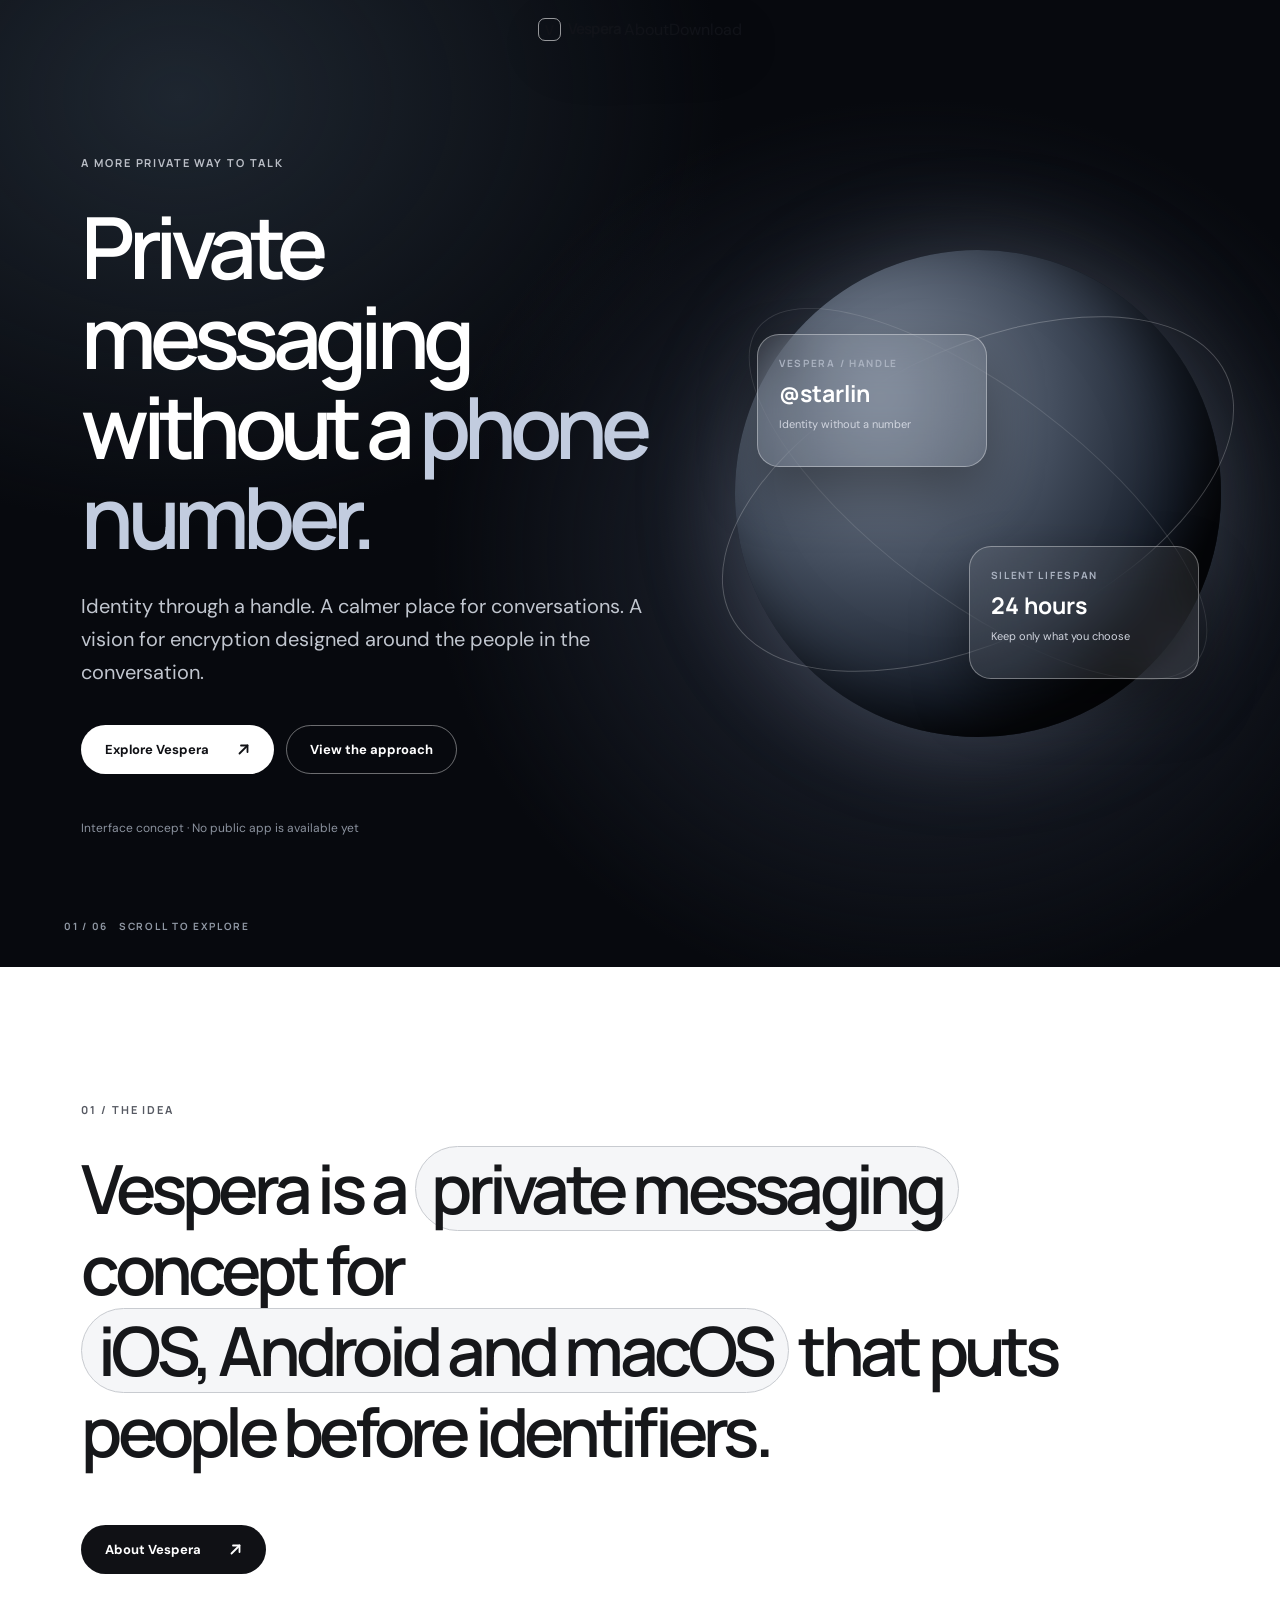
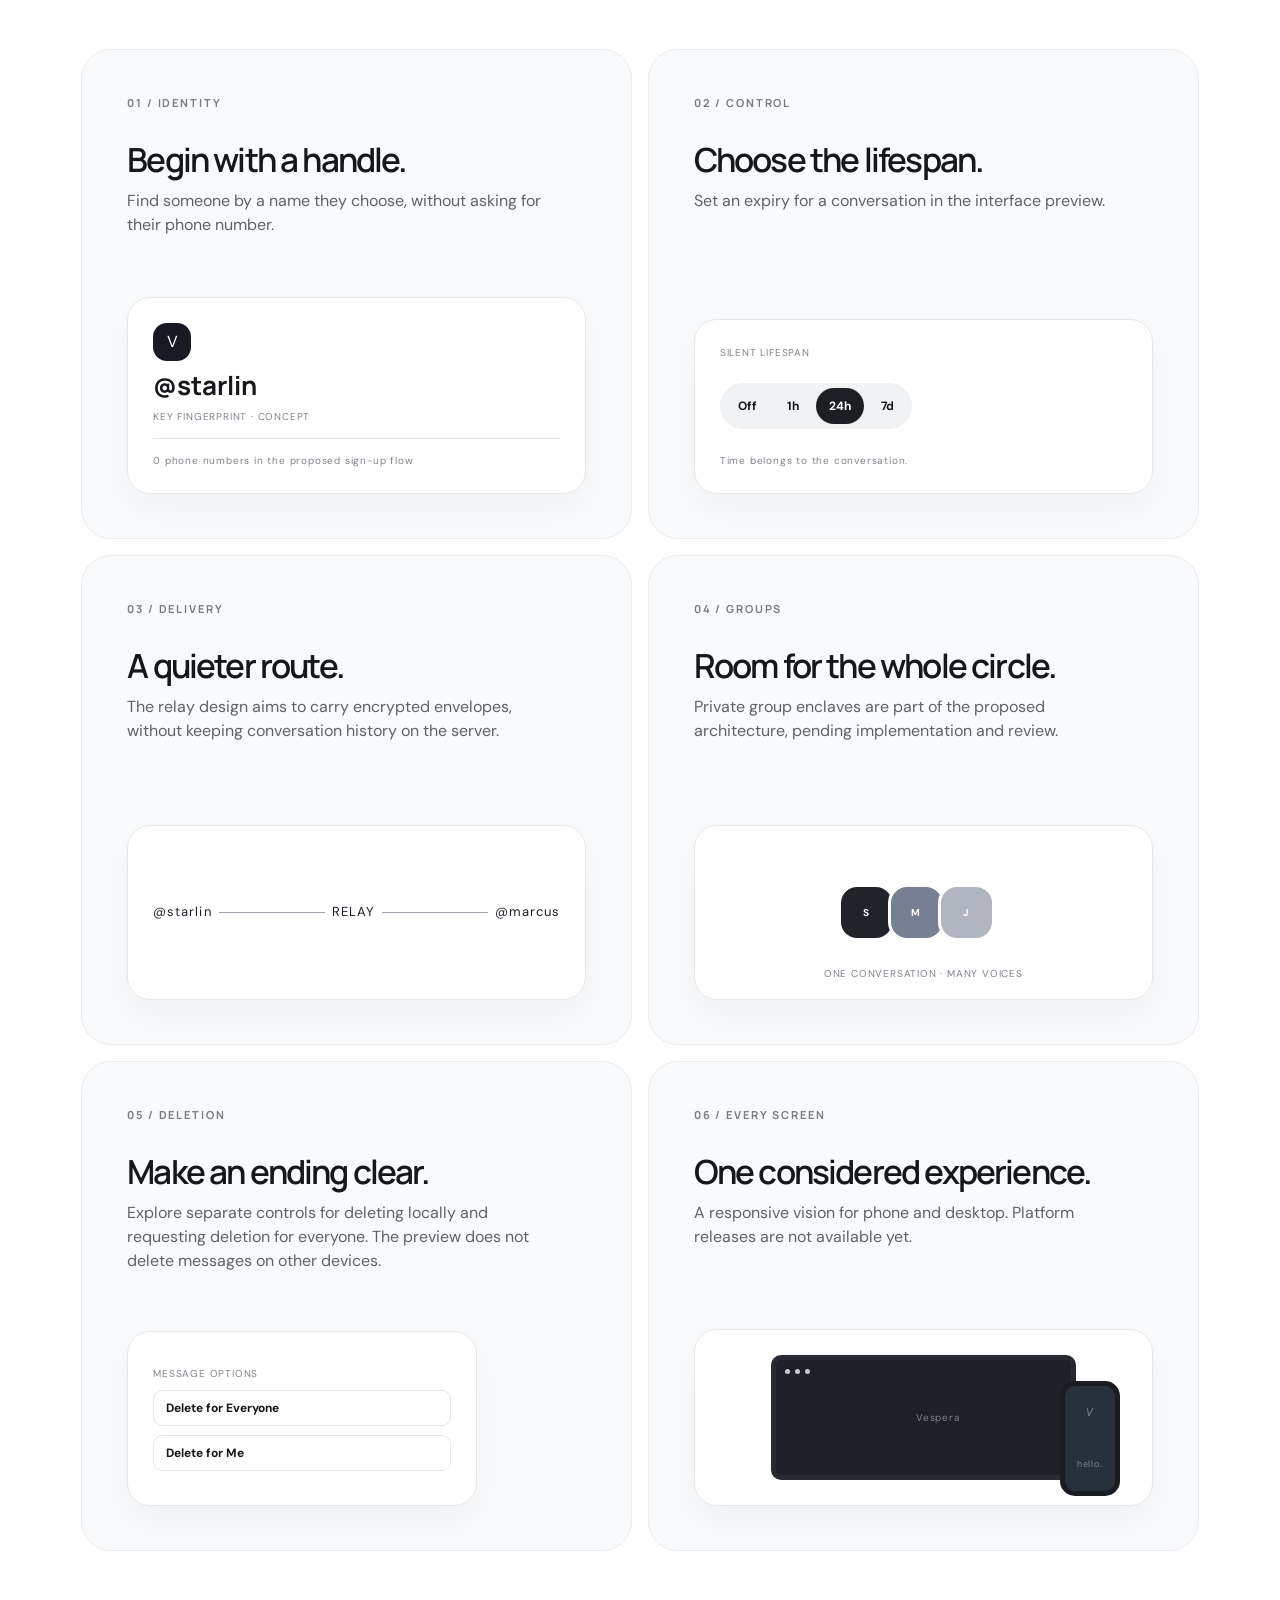
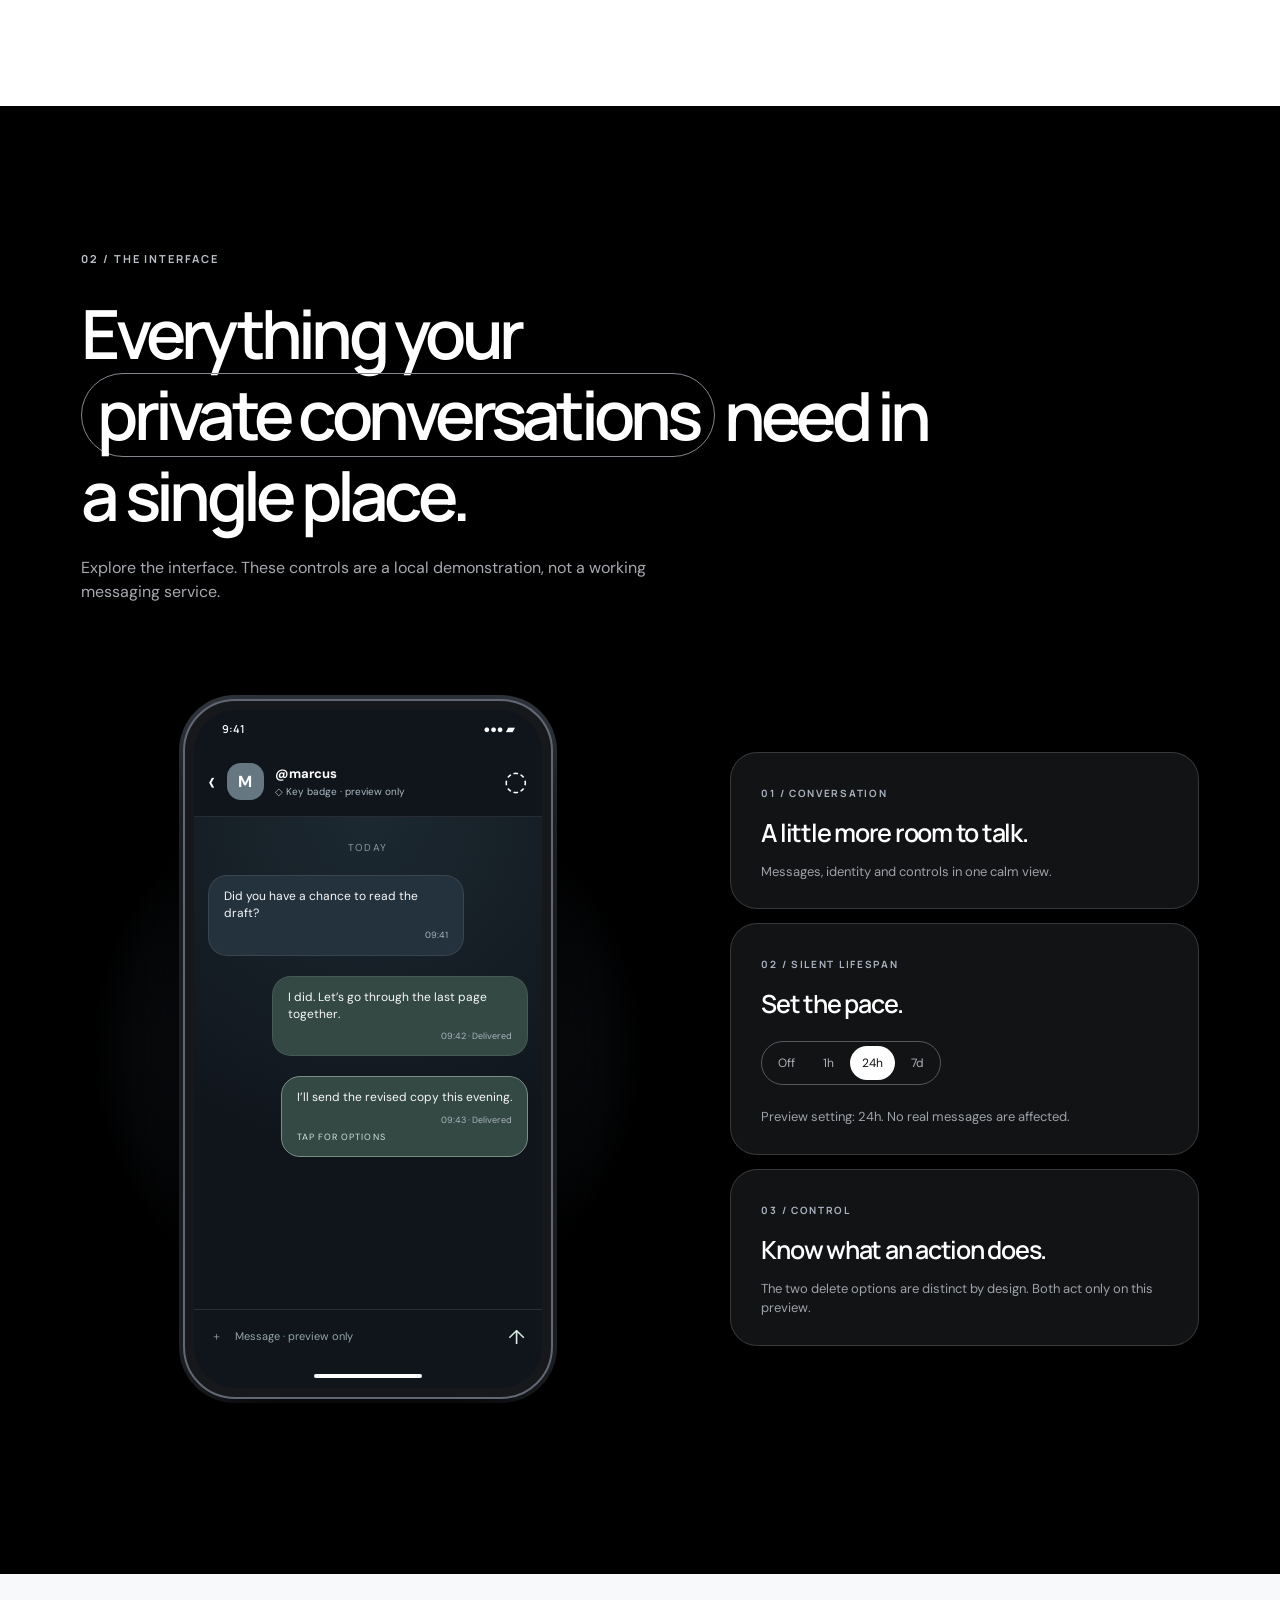
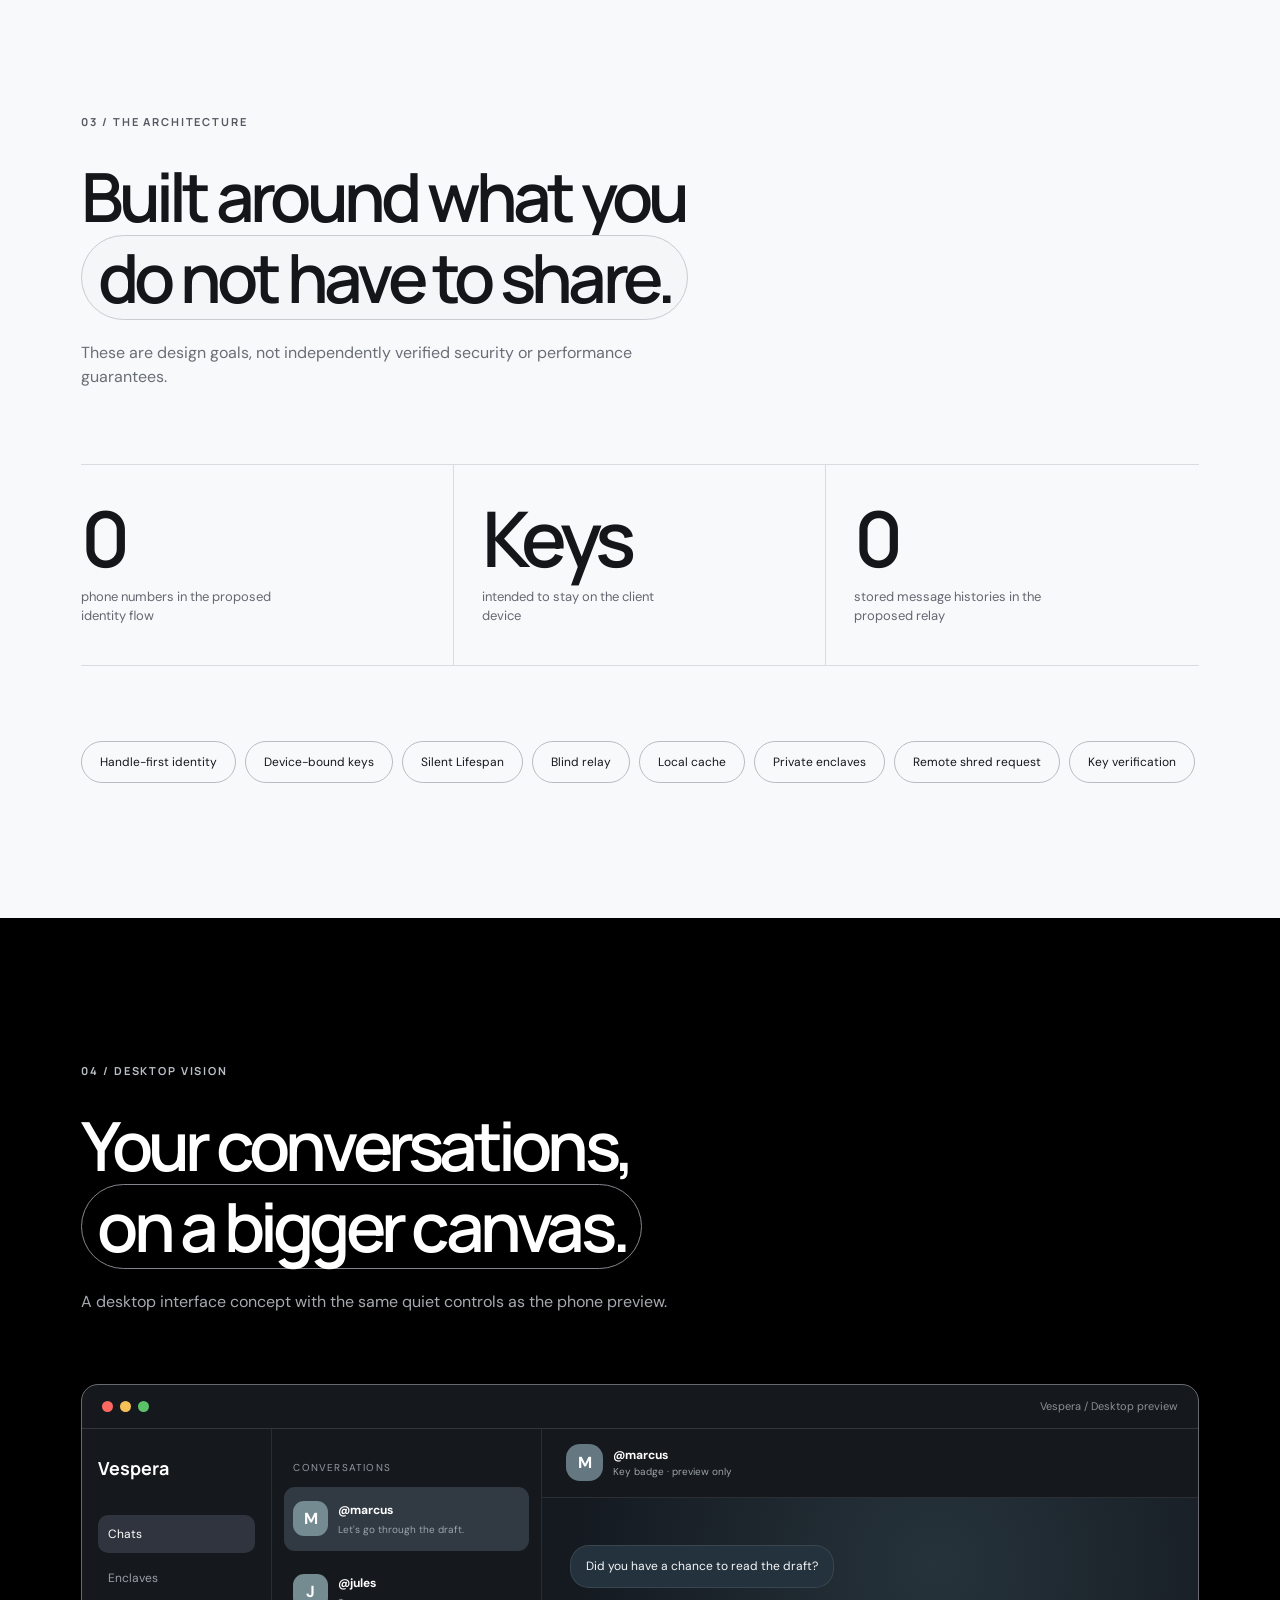
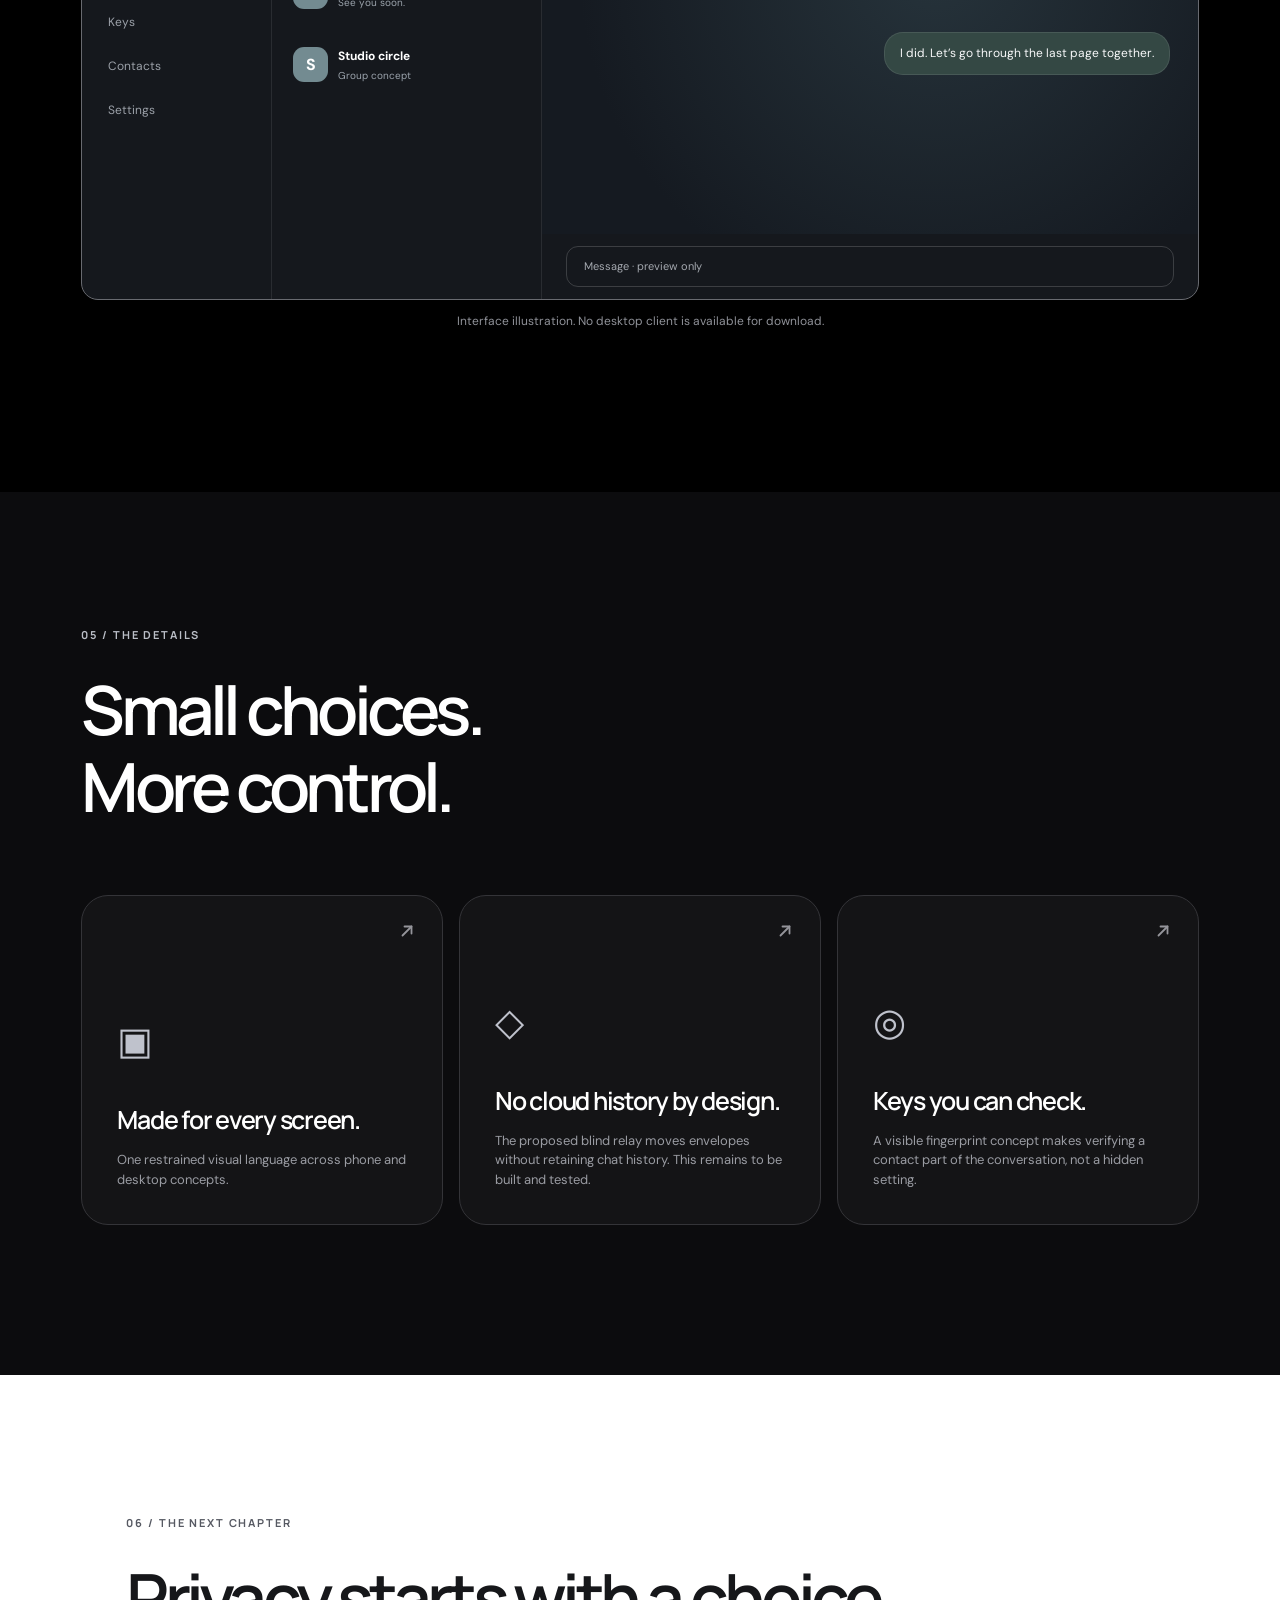
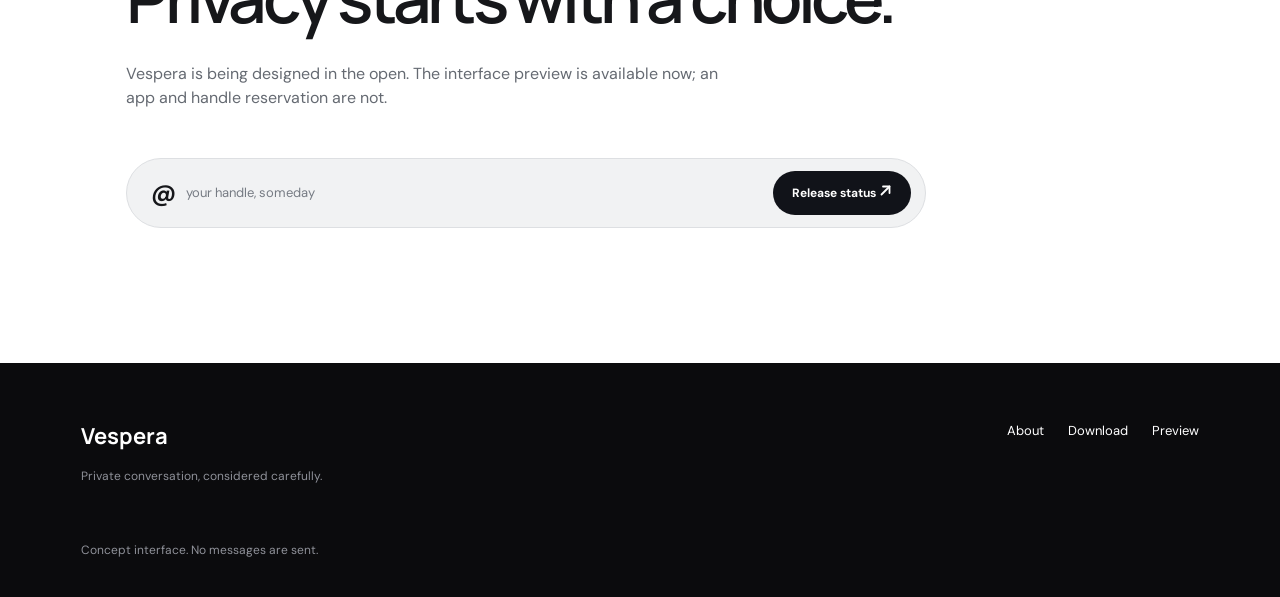
==== commit c0af2422: "Replace emoji arrow with inline SVG and update header structure" ====
--- a/index.html
+++ b/index.html
@@ -1,10 +1,10 @@
 <!doctype html>
 <html lang="en"><head><meta charset="utf-8"><meta name="viewport" content="width=device-width, initial-scale=1, viewport-fit=cover"><meta name="theme-color" content="#07090e"><meta name="description" content="Vespera is a design concept for private conversations built around handles and simple controls."><title>Vespera | A different kind of private conversation</title><link rel="stylesheet" href="styles.css" defer><script src="app.js" defer></script></head><body>
-<a class="skip" href="#main">Skip to content</a><header class="site-header"><nav class="nav" aria-label="Main navigation"><a class="nav-pill brand" href="index.html" aria-label="Vespera home"><span class="brand-mark" aria-hidden="true">V</span> Vespera</a><a class="nav-pill" href="about.html">About</a><a class="nav-pill" href="download.html">Download</a></nav></header>
-<main id="main"><section class="hero dark"><div class="shell hero-inner"><div class="hero-copy reveal"><span class="eyebrow">A MORE PRIVATE WAY TO TALK</span><h1>Private messaging<br>without a <em>phone number.</em></h1><p>Identity through a handle. A calmer place for conversations. A vision for encryption designed around the people in the conversation.</p><div class="actions"><a class="button light" href="download.html">Explore Vespera <span aria-hidden="true">↗</span></a><a class="button outline" href="about.html">View the approach</a></div><span class="fine">Interface concept · No public app is available yet</span></div><div class="hero-art" aria-hidden="true"><div class="orb"></div><div class="glass-card glass-one"><span class="micro">VESPERA / HANDLE</span><strong>@starlin</strong><span>Identity without a number</span></div><div class="glass-card glass-two"><span class="micro">SILENT LIFESPAN</span><strong>24 hours</strong><span>Keep only what you choose</span></div><span class="art-ring ring-one"></span><span class="art-ring ring-two"></span></div></div><span class="hero-index">01 / 06 &nbsp; SCROLL TO EXPLORE</span></section>
-<section class="editorial paper" id="features"><div class="shell"><div class="intro reveal"><span class="eyebrow ink">01 / THE IDEA</span><h2>Vespera is a <span class="tag">private messaging</span> concept for <span class="tag">iOS, Android and macOS</span> that puts people before identifiers.</h2><a class="button black" href="about.html">About Vespera <span aria-hidden="true">↗</span></a></div><div class="story-grid"><article class="story-card reveal"><span class="card-number">01 / IDENTITY</span><h3>Begin with a handle.</h3><p>Find someone by a name they choose, without asking for their phone number.</p><div class="artifact identity-art"><div class="profile-dot">V</div><strong>@starlin</strong><small>KEY FINGERPRINT · CONCEPT</small><div class="art-rule"></div><span>0 phone numbers in the proposed sign-up flow</span></div></article><article class="story-card reveal"><span class="card-number">02 / CONTROL</span><h3>Choose the lifespan.</h3><p>Set an expiry for a conversation in the interface preview.</p><div class="artifact timer-art"><span>SILENT LIFESPAN</span><div class="timer-pills"><b>Off</b><b>1h</b><b class="chosen">24h</b><b>7d</b></div><span>Time belongs to the conversation.</span></div></article><article class="story-card reveal"><span class="card-number">03 / DELIVERY</span><h3>A quieter route.</h3><p>The relay design aims to carry encrypted envelopes, without keeping conversation history on the server.</p><div class="artifact relay-art"><span>@starlin</span><i></i><span>RELAY</span><i></i><span>@marcus</span></div></article><article class="story-card reveal"><span class="card-number">04 / GROUPS</span><h3>Room for the whole circle.</h3><p>Private group enclaves are part of the proposed architecture, pending implementation and review.</p><div class="artifact group-art"><span>S</span><span>M</span><span>J</span><small>ONE CONVERSATION · MANY VOICES</small></div></article><article class="story-card reveal"><span class="card-number">05 / DELETION</span><h3>Make an ending clear.</h3><p>Explore separate controls for deleting locally and requesting deletion for everyone. The preview does not delete messages on other devices.</p><div class="artifact delete-art"><span>MESSAGE OPTIONS</span><strong>Delete for Everyone</strong><strong>Delete for Me</strong></div></article><article class="story-card reveal"><span class="card-number">06 / EVERY SCREEN</span><h3>One considered experience.</h3><p>A responsive vision for phone and desktop. Platform releases are not available yet.</p><div class="artifact devices-art"><span class="mini-desktop"><b></b><b></b><b></b><i>Vespera</i></span><span class="mini-phone"><i>V</i><small>hello.</small></span></div></article></div></div></section>
+<a class="skip" href="#main">Skip to content</a><header class="site-header"><nav class="nav" aria-label="Main navigation"><a class="brand" href="index.html" aria-label="Vespera home"><span class="brand-mark" aria-hidden="true">V</span> Vespera</a><div class="nav-links"><a class="nav-link" href="about.html">About</a><a class="nav-link" href="download.html">Download</a></div></nav></header>
+<main id="main"><section class="hero dark"><div class="shell hero-inner"><div class="hero-copy reveal"><span class="eyebrow">A MORE PRIVATE WAY TO TALK</span><h1>Private messaging<br>without a <em>phone number.</em></h1><p>Identity through a handle. A calmer place for conversations. A vision for encryption designed around the people in the conversation.</p><div class="actions"><a class="button light" href="download.html">Explore Vespera <svg class="btn-arrow" width="13" height="13" viewBox="0 0 13 13" fill="none" stroke="currentColor" stroke-width="1.8" stroke-linecap="round" stroke-linejoin="round" aria-hidden="true"><line x1="2.5" y1="10.5" x2="10.5" y2="2.5"></line><polyline points="4 2.5 10.5 2.5 10.5 9"></polyline></svg></a><a class="button outline" href="about.html">View the approach</a></div><span class="fine">Interface concept · No public app is available yet</span></div><div class="hero-art" aria-hidden="true"><div class="orb"></div><div class="glass-card glass-one"><span class="micro">VESPERA / HANDLE</span><strong>@starlin</strong><span>Identity without a number</span></div><div class="glass-card glass-two"><span class="micro">SILENT LIFESPAN</span><strong>24 hours</strong><span>Keep only what you choose</span></div><span class="art-ring ring-one"></span><span class="art-ring ring-two"></span></div></div><span class="hero-index">01 / 06 &nbsp; SCROLL TO EXPLORE</span></section>
+<section class="editorial paper" id="features"><div class="shell"><div class="intro reveal"><span class="eyebrow ink">01 / THE IDEA</span><h2>Vespera is a <span class="tag">private messaging</span> concept for <span class="tag">iOS, Android and macOS</span> that puts people before identifiers.</h2><a class="button black" href="about.html">About Vespera <svg class="btn-arrow" width="13" height="13" viewBox="0 0 13 13" fill="none" stroke="currentColor" stroke-width="1.8" stroke-linecap="round" stroke-linejoin="round" aria-hidden="true"><line x1="2.5" y1="10.5" x2="10.5" y2="2.5"></line><polyline points="4 2.5 10.5 2.5 10.5 9"></polyline></svg></a></div><div class="story-grid"><article class="story-card reveal"><span class="card-number">01 / IDENTITY</span><h3>Begin with a handle.</h3><p>Find someone by a name they choose, without asking for their phone number.</p><div class="artifact identity-art"><div class="profile-dot">V</div><strong>@starlin</strong><small>KEY FINGERPRINT · CONCEPT</small><div class="art-rule"></div><span>0 phone numbers in the proposed sign-up flow</span></div></article><article class="story-card reveal"><span class="card-number">02 / CONTROL</span><h3>Choose the lifespan.</h3><p>Set an expiry for a conversation in the interface preview.</p><div class="artifact timer-art"><span>SILENT LIFESPAN</span><div class="timer-pills"><b>Off</b><b>1h</b><b class="chosen">24h</b><b>7d</b></div><span>Time belongs to the conversation.</span></div></article><article class="story-card reveal"><span class="card-number">03 / DELIVERY</span><h3>A quieter route.</h3><p>The relay design aims to carry encrypted envelopes, without keeping conversation history on the server.</p><div class="artifact relay-art"><span>@starlin</span><i></i><span>RELAY</span><i></i><span>@marcus</span></div></article><article class="story-card reveal"><span class="card-number">04 / GROUPS</span><h3>Room for the whole circle.</h3><p>Private group enclaves are part of the proposed architecture, pending implementation and review.</p><div class="artifact group-art"><span>S</span><span>M</span><span>J</span><small>ONE CONVERSATION · MANY VOICES</small></div></article><article class="story-card reveal"><span class="card-number">05 / DELETION</span><h3>Make an ending clear.</h3><p>Explore separate controls for deleting locally and requesting deletion for everyone. The preview does not delete messages on other devices.</p><div class="artifact delete-art"><span>MESSAGE OPTIONS</span><strong>Delete for Everyone</strong><strong>Delete for Me</strong></div></article><article class="story-card reveal"><span class="card-number">06 / EVERY SCREEN</span><h3>One considered experience.</h3><p>A responsive vision for phone and desktop. Platform releases are not available yet.</p><div class="artifact devices-art"><span class="mini-desktop"><b></b><b></b><b></b><i>Vespera</i></span><span class="mini-phone"><i>V</i><small>hello.</small></span></div></article></div></div></section>
 <section class="showcase black-section" id="preview"><div class="shell"><div class="section-heading reveal"><span class="eyebrow">02 / THE INTERFACE</span><h2>Everything your <span class="text-tag">private conversations</span> need in a single place.</h2><p>Explore the interface. These controls are a local demonstration, not a working messaging service.</p></div><div class="showcase-layout"><div class="phone-stage reveal"><div class="phone" aria-label="Interactive Vespera conversation preview"><div class="phone-screen"><div class="phone-status"><span>9:41</span><span>●●● ▰</span></div><div class="chat-top"><span class="back-mark" aria-hidden="true">‹</span><span class="avatar">M</span><span class="chat-person"><strong>@marcus</strong><small>◇ Key badge · preview only</small></span><span class="call-mark" aria-label="Call control illustration">◌</span></div><div class="chat-thread"><div class="date">TODAY</div><div class="bubble received">Did you have a chance to read the draft?<small>09:41</small></div><div class="bubble sent">I did. Let’s go through the last page together.<small>09:42 · Delivered</small></div><button type="button" class="bubble sent selectable" id="message-preview" aria-haspopup="menu" aria-expanded="false">I’ll send the revised copy this evening.<small>09:43 · Delivered</small><span class="tap-hint">TAP FOR OPTIONS</span></button><div class="action-menu" id="action-menu" role="menu" hidden><span>MESSAGE OPTIONS · PREVIEW</span><button type="button" role="menuitem" data-delete="everyone">Delete for Everyone</button><button type="button" role="menuitem" data-delete="me">Delete for Me</button></div></div><div class="composer"><span aria-hidden="true">＋</span><span>Message · preview only</span><span aria-hidden="true">↑</span></div><div class="home-indicator"></div></div></div></div><div class="showcase-side reveal"><div class="side-card"><span class="micro">01 / CONVERSATION</span><h3>A little more room to talk.</h3><p>Messages, identity and controls in one calm view.</p></div><div class="side-card lifespan-card"><span class="micro">02 / SILENT LIFESPAN</span><h3>Set the pace.</h3><div class="lifespan-options" role="group" aria-label="Preview message lifespan"><button type="button" data-lifespan="Off">Off</button><button type="button" data-lifespan="1h">1h</button><button type="button" data-lifespan="24h" aria-pressed="true">24h</button><button type="button" data-lifespan="7d">7d</button></div><p id="lifespan-status" aria-live="polite">Preview setting: 24h. No real messages are affected.</p></div><div class="side-card"><span class="micro">03 / CONTROL</span><h3>Know what an action does.</h3><p>The two delete options are distinct by design. Both act only on this preview.</p></div></div></div></div></section>
 <section class="metrics paper-tint"><div class="shell"><div class="section-heading reveal"><span class="eyebrow ink">03 / THE ARCHITECTURE</span><h2>Built around what you <span class="tag">do not have to share.</span></h2><p>These are design goals, not independently verified security or performance guarantees.</p></div><div class="metric-grid"><div class="metric reveal"><strong>0</strong><span>phone numbers in the proposed identity flow</span></div><div class="metric reveal"><strong>Keys</strong><span>intended to stay on the client device</span></div><div class="metric reveal"><strong>0</strong><span>stored message histories in the proposed relay</span></div></div><div class="ticker" aria-label="Planned design ideas"><div class="ticker-track"><span>Handle-first identity</span><span>Device-bound keys</span><span>Silent Lifespan</span><span>Blind relay</span><span>Local cache</span><span>Private enclaves</span><span>Remote shred request</span><span>Key verification</span></div></div></div></section>
 <section class="desktop-section black-section"><div class="shell"><div class="section-heading reveal"><span class="eyebrow">04 / DESKTOP VISION</span><h2>Your conversations,<br><span class="text-tag">on a bigger canvas.</span></h2><p>A desktop interface concept with the same quiet controls as the phone preview.</p></div><div class="mac-window reveal" aria-label="Vespera desktop application concept"><div class="mac-bar"><span class="lights"><i></i><i></i><i></i></span><span>Vespera / Desktop preview</span></div><div class="mac-content"><aside class="mac-sidebar"><strong>Vespera</strong><span class="active">Chats</span><span>Enclaves</span><span>Keys</span><span>Contacts</span><span>Settings</span></aside><div class="mac-list"><span>CONVERSATIONS</span><div class="mac-contact active"><b>M</b><div><strong>@marcus</strong><small>Let's go through the draft.</small></div></div><div class="mac-contact"><b>J</b><div><strong>@jules</strong><small>See you soon.</small></div></div><div class="mac-contact"><b>S</b><div><strong>Studio circle</strong><small>Group concept</small></div></div></div><div class="mac-chat"><header><span class="avatar">M</span><div><strong>@marcus</strong><small>Key badge · preview only</small></div></header><div class="mac-messages"><p class="bubble received">Did you have a chance to read the draft?</p><p class="bubble sent">I did. Let’s go through the last page together.</p></div><div class="mac-compose">Message · preview only</div></div></div></div><p class="caption">Interface illustration. No desktop client is available for download.</p></div></section>
-<section class="bento-section charcoal"><div class="shell"><div class="section-heading reveal"><span class="eyebrow">05 / THE DETAILS</span><h2>Small choices.<br>More control.</h2></div><div class="bento-grid"><article class="bento-card reveal"><span class="corner">↗</span><span class="line-icon" aria-hidden="true">▣</span><h3>Made for every screen.</h3><p>One restrained visual language across phone and desktop concepts.</p></article><article class="bento-card reveal"><span class="corner">↗</span><span class="line-icon" aria-hidden="true">◇</span><h3>No cloud history by design.</h3><p>The proposed blind relay moves envelopes without retaining chat history. This remains to be built and tested.</p></article><article class="bento-card reveal"><span class="corner">↗</span><span class="line-icon" aria-hidden="true">◎</span><h3>Keys you can check.</h3><p>A visible fingerprint concept makes verifying a contact part of the conversation, not a hidden setting.</p></article></div></div></section>
-<section class="closing paper"><div class="shell closing-inner reveal"><span class="eyebrow ink">06 / THE NEXT CHAPTER</span><h2>Privacy starts with a choice.</h2><p>Vespera is being designed in the open. The interface preview is available now; an app and handle reservation are not.</p><div class="handle-bar"><span>@</span><span>your handle, someday</span><a href="download.html">Release status <span aria-hidden="true">↗</span></a></div></div></section></main><footer class="footer"><div class="shell footer-inner"><a href="index.html" class="footer-brand">Vespera</a><span>Private conversation, considered carefully.</span><nav aria-label="Footer navigation"><a href="about.html">About</a><a href="download.html">Download</a><a href="index.html#preview">Preview</a></nav><small>Concept interface. No messages are sent.</small></div></footer><div class="toast" role="status" aria-live="polite"></div></body></html>+<section class="bento-section charcoal"><div class="shell"><div class="section-heading reveal"><span class="eyebrow">05 / THE DETAILS</span><h2>Small choices.<br>More control.</h2></div><div class="bento-grid"><article class="bento-card reveal"><span class="corner"><svg width="14" height="14" viewBox="0 0 14 14" fill="none" stroke="currentColor" stroke-width="1.8" stroke-linecap="round" stroke-linejoin="round" aria-hidden="true"><line x1="2.5" y1="11.5" x2="11.5" y2="2.5"></line><polyline points="4.5 2.5 11.5 2.5 11.5 9.5"></polyline></svg></span><span class="line-icon" aria-hidden="true">▣</span><h3>Made for every screen.</h3><p>One restrained visual language across phone and desktop concepts.</p></article><article class="bento-card reveal"><span class="corner"><svg width="14" height="14" viewBox="0 0 14 14" fill="none" stroke="currentColor" stroke-width="1.8" stroke-linecap="round" stroke-linejoin="round" aria-hidden="true"><line x1="2.5" y1="11.5" x2="11.5" y2="2.5"></line><polyline points="4.5 2.5 11.5 2.5 11.5 9.5"></polyline></svg></span><span class="line-icon" aria-hidden="true">◇</span><h3>No cloud history by design.</h3><p>The proposed blind relay moves envelopes without retaining chat history. This remains to be built and tested.</p></article><article class="bento-card reveal"><span class="corner"><svg width="14" height="14" viewBox="0 0 14 14" fill="none" stroke="currentColor" stroke-width="1.8" stroke-linecap="round" stroke-linejoin="round" aria-hidden="true"><line x1="2.5" y1="11.5" x2="11.5" y2="2.5"></line><polyline points="4.5 2.5 11.5 2.5 11.5 9.5"></polyline></svg></span><span class="line-icon" aria-hidden="true">◎</span><h3>Keys you can check.</h3><p>A visible fingerprint concept makes verifying a contact part of the conversation, not a hidden setting.</p></article></div></div></section>
+<section class="closing paper"><div class="shell closing-inner reveal"><span class="eyebrow ink">06 / THE NEXT CHAPTER</span><h2>Privacy starts with a choice.</h2><p>Vespera is being designed in the open. The interface preview is available now; an app and handle reservation are not.</p><div class="handle-bar"><span>@</span><span>your handle, someday</span><a href="download.html">Release status <svg class="btn-arrow" width="13" height="13" viewBox="0 0 13 13" fill="none" stroke="currentColor" stroke-width="1.8" stroke-linecap="round" stroke-linejoin="round" aria-hidden="true"><line x1="2.5" y1="10.5" x2="10.5" y2="2.5"></line><polyline points="4 2.5 10.5 2.5 10.5 9"></polyline></svg></a></div></div></section></main><footer class="footer"><div class="shell footer-inner"><a href="index.html" class="footer-brand">Vespera</a><span>Private conversation, considered carefully.</span><nav aria-label="Footer navigation"><a href="about.html">About</a><a href="download.html">Download</a><a href="index.html#preview">Preview</a></nav><small>Concept interface. No messages are sent.</small></div></footer><div class="toast" role="status" aria-live="polite"></div></body></html>
